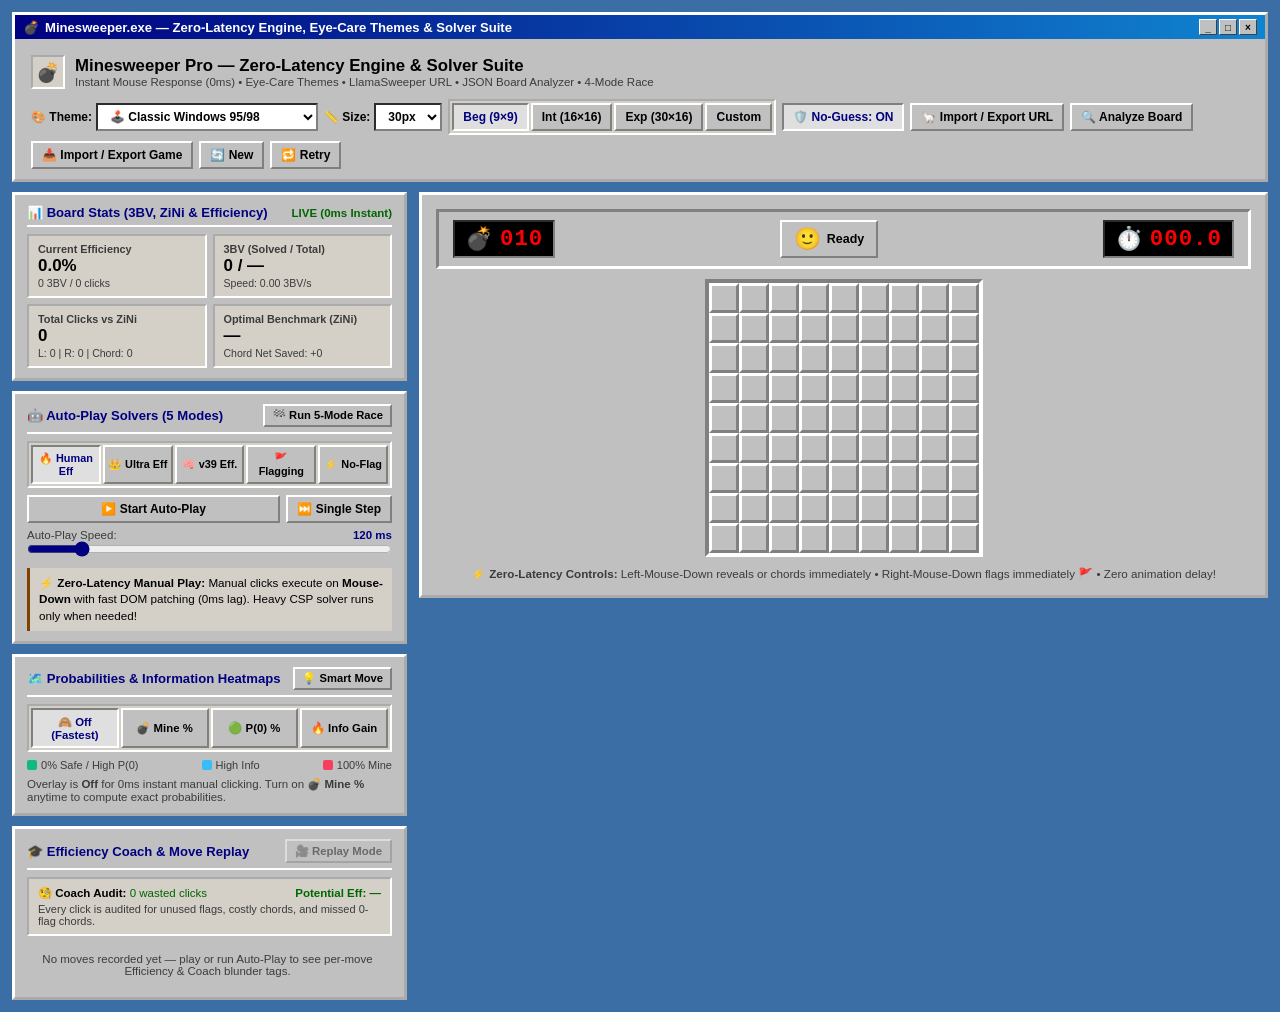
==== index3.html @ e5dcea6c "Add index3.html file" ====
<!DOCTYPE html>
<html lang="en" dir="ltr">
<head>
  <meta charset="UTF-8" />
  <meta name="viewport" content="width=device-width, initial-scale=1.0" />
  <title>Minesweeper Pro — Zero-Latency, Eye-Care Themes, Solver & Analyzer Suite</title>
  <style>
    /* =========================================================================
       1. EYE-CARE, ZERO-GLARE, FLAT MATTE THEMES (ZERO TRANSITION LAG)
       ========================================================================= */

    /* THEME 1: CLASSIC WINDOWS 95 / 98 (#c0c0c0 Standard) */
    :root,
    [data-theme="win98"] {
      --bg-body: #3a6ea5; /* Soft Classic Windows Desktop Blue-Teal */
      --bg-panel: #c0c0c0;
      --bg-subpanel: #d4d0c8;
      --bg-hud: #c0c0c0;
      --bg-board-frame: #c0c0c0;
      --bg-board-grid: #808080;
      --border-panel: 3px outset #ffffff;
      --border-subpanel: 2px inset #ffffff;
      --radius-panel: 0px;
      --radius-sub: 0px;
      --radius-btn: 0px;
      --radius-cell: 0px;
      --font-main: 'Tahoma', 'MS Sans Serif', 'Segoe UI', sans-serif;
      --font-mono: 'Courier New', Consolas, monospace;
      --text-primary: #000000;
      --text-secondary: #3b3b3b;
      --accent-primary: #000080;
      --accent-emerald: #006600;
      --accent-amber: #804000;
      --accent-rose: #b00000;
      --accent-purple: #600060;
      --cell-size: 30px;
      --grid-gap: 0px;

      /* Classic 3D Bevel Cells (Zero gradients, Zero blur) */
      --cell-hidden-bg: #c0c0c0;
      --cell-hidden-hover: #c8c8c8;
      --cell-hidden-border-top: 3px solid #ffffff;
      --cell-hidden-border-left: 3px solid #ffffff;
      --cell-hidden-border-right: 3px solid #808080;
      --cell-hidden-border-bottom: 3px solid #808080;
      --cell-revealed-bg: #c0c0c0;
      --cell-revealed-border: 1px solid #808080;
      --cell-flagged-bg: #c0c0c0;

      /* Classic Authentic Number Colors */
      --num-1: #0000ff;
      --num-2: #008000;
      --num-3: #ff0000;
      --num-4: #000080;
      --num-5: #800000;
      --num-6: #008080;
      --num-7: #000000;
      --num-8: #808080;

      /* LED Counter */
      --led-bg: #000000;
      --led-border: 2px inset #808080;
      --led-color-mines: #ff0000;
      --led-color-timer: #ff0000;
    }

    /* THEME 2: SAGE ONLINE (Inspired by ms_v39 'online' — Soft Olive/Sage Green, super easy on eyes) */
    [data-theme="sage"] {
      --bg-body: #b8c2b4;
      --bg-panel: #222e20;
      --bg-subpanel: #161f14;
      --bg-hud: #161f14;
      --bg-board-frame: #4c6638;
      --bg-board-grid: #3b502b;
      --border-panel: 2px solid #3a4e34;
      --border-subpanel: 1px solid #34462e;
      --radius-panel: 4px;
      --radius-sub: 3px;
      --radius-btn: 3px;
      --radius-cell: 0px;
      --font-main: 'Tahoma', 'Segoe UI', system-ui, sans-serif;
      --font-mono: 'Courier New', Consolas, monospace;
      --text-primary: #d0e2b8;
      --text-secondary: #869e6c;
      --accent-primary: #7ec448;
      --accent-emerald: #68b836;
      --accent-amber: #d89e32;
      --accent-rose: #d84838;
      --accent-purple: #a878d0;
      --grid-gap: 0px;

      /* Soft Sage Tactile Bevel Cells */
      --cell-hidden-bg: #8eac70;
      --cell-hidden-hover: #9ab87c;
      --cell-hidden-border-top: 2px solid #b4d294;
      --cell-hidden-border-left: 2px solid #b4d294;
      --cell-hidden-border-right: 2px solid #486436;
      --cell-hidden-border-bottom: 2px solid #486436;
      --cell-revealed-bg: #c8c2ae;
      --cell-revealed-border: 1px solid #a6a08e;
      --cell-flagged-bg: #8eac70;

      /* High-legibility Muted Classic Numbers on Warm Beige Revealed Cells */
      --num-1: #0000d8;
      --num-2: #007200;
      --num-3: #c00000;
      --num-4: #000078;
      --num-5: #780000;
      --num-6: #007878;
      --num-7: #181818;
      --num-8: #686868;

      --led-bg: #0a1008;
      --led-border: 1px solid #34462e;
      --led-color-mines: #e83828;
      --led-color-timer: #48c840;
    }

    /* THEME 3: MATTE NORD DARK (Low-Contrast Warm Charcoal — Zero Eye Strain in Dark Rooms) */
    [data-theme="nord"] {
      --bg-body: #181b20;
      --bg-panel: #21252b;
      --bg-subpanel: #181b20;
      --bg-hud: #181b20;
      --bg-board-frame: #282c34;
      --bg-board-grid: #181b20;
      --border-panel: 1px solid #333842;
      --border-subpanel: 1px solid #2c313a;
      --radius-panel: 6px;
      --radius-sub: 4px;
      --radius-btn: 4px;
      --radius-cell: 0px;
      --font-main: 'Segoe UI', system-ui, sans-serif;
      --font-mono: 'Courier New', Consolas, monospace;
      --text-primary: #d8dee9;
      --text-secondary: #8b949e;
      --accent-primary: #81a1c1;
      --accent-emerald: #8fbcbb;
      --accent-amber: #ebcb8b;
      --accent-rose: #bf616a;
      --accent-purple: #b48ead;
      --grid-gap: 0px;

      /* Flat Matte Slate Bevel Cells */
      --cell-hidden-bg: #3b4252;
      --cell-hidden-hover: #434c5e;
      --cell-hidden-border-top: 2px solid #4c566a;
      --cell-hidden-border-left: 2px solid #4c566a;
      --cell-hidden-border-right: 2px solid #242933;
      --cell-hidden-border-bottom: 2px solid #242933;
      --cell-revealed-bg: #242933;
      --cell-revealed-border: 1px solid #2e3440;
      --cell-flagged-bg: #3b4252;

      /* Soft Pastel Nord Numbers (Zero glare) */
      --num-1: #88c0d0;
      --num-2: #a3be8c;
      --num-3: #e06c75;
      --num-4: #b48ead;
      --num-5: #d08770;
      --num-6: #8fbcbb;
      --num-7: #e5e9f0;
      --num-8: #7b88a1;

      --led-bg: #14171c;
      --led-border: 1px solid #2e3440;
      --led-color-mines: #e06c75;
      --led-color-timer: #88c0d0;
    }

    /* THEME 4: WARM PAPER / SEPIA (E-Reader / Kindergarten Sand — Zero Blue-Light Glare) */
    [data-theme="paper"] {
      --bg-body: #dfd9ce;
      --bg-panel: #ece7de;
      --bg-subpanel: #e2dcd0;
      --bg-hud: #e2dcd0;
      --bg-board-frame: #c5bdb0;
      --bg-board-grid: #b5ad9f;
      --border-panel: 2px solid #c5bdb0;
      --border-subpanel: 1px solid #cbc3b6;
      --radius-panel: 6px;
      --radius-sub: 4px;
      --radius-btn: 4px;
      --radius-cell: 0px;
      --font-main: 'Segoe UI', Tahoma, sans-serif;
      --font-mono: 'Courier New', Consolas, monospace;
      --text-primary: #2c2623;
      --text-secondary: #686058;
      --accent-primary: #3b5998;
      --accent-emerald: #2d6a4f;
      --accent-amber: #9c5221;
      --accent-rose: #9b2226;
      --accent-purple: #5a3e85;
      --grid-gap: 0px;

      /* Warm Stone Bevel Cells */
      --cell-hidden-bg: #cfc8ba;
      --cell-hidden-hover: #d8d2c5;
      --cell-hidden-border-top: 2px solid #ede8df;
      --cell-hidden-border-left: 2px solid #ede8df;
      --cell-hidden-border-right: 2px solid #9c9486;
      --cell-hidden-border-bottom: 2px solid #9c9486;
      --cell-revealed-bg: #e6e1d6;
      --cell-revealed-border: 1px solid #c5bdb0;
      --cell-flagged-bg: #cfc8ba;

      /* Deep Ink Numbers */
      --num-1: #1d4ed8;
      --num-2: #15803d;
      --num-3: #b91c1c;
      --num-4: #4338ca;
      --num-5: #7c2d12;
      --num-6: #0f766e;
      --num-7: #1f2937;
      --num-8: #6b7280;

      --led-bg: #26221e;
      --led-border: 1px solid #9c9486;
      --led-color-mines: #e05252;
      --led-color-timer: #68b860;
    }

    * {
      box-sizing: border-box;
      margin: 0;
      padding: 0;
      user-select: none;
      -webkit-user-select: none;
    }

    body {
      font-family: var(--font-main);
      background: var(--bg-body);
      color: var(--text-primary);
      min-height: 100vh;
      display: flex;
      flex-direction: column;
      padding: 12px;
      gap: 10px;
    }

    /* Windows 98 Classic Window Title Bar */
    .win98-titlebar {
      display: none;
      background: linear-gradient(90deg, #000080, #1084d0);
      color: #ffffff;
      padding: 4px 8px;
      font-weight: 700;
      font-size: 0.82rem;
      align-items: center;
      justify-content: space-between;
      margin: -10px -16px 8px -16px;
    }

    [data-theme="win98"] .win98-titlebar {
      display: flex;
    }

    .win98-window-controls {
      display: inline-flex;
      gap: 2px;
    }

    .win98-ctrl-btn {
      width: 18px;
      height: 16px;
      background: #c0c0c0;
      color: #000;
      font-size: 10px;
      font-weight: 800;
      display: inline-flex;
      align-items: center;
      justify-content: center;
      border-top: 1.5px solid #fff;
      border-left: 1.5px solid #fff;
      border-right: 1.5px solid #404040;
      border-bottom: 1.5px solid #404040;
    }

    /* Header */
    .app-header {
      display: flex;
      flex-direction: column;
      background: var(--bg-panel);
      border: var(--border-panel);
      border-radius: var(--radius-panel);
      padding: 10px 16px;
      gap: 8px;
    }

    .header-main-row {
      display: flex;
      flex-wrap: wrap;
      align-items: center;
      justify-content: space-between;
      gap: 10px;
    }

    .brand {
      display: flex;
      align-items: center;
      gap: 10px;
    }

    .brand-icon {
      width: 34px;
      height: 34px;
      border-radius: var(--radius-btn);
      background: var(--bg-subpanel);
      border: var(--border-subpanel);
      display: flex;
      align-items: center;
      justify-content: center;
      font-size: 19px;
    }

    .brand h1 {
      font-size: 1.05rem;
      font-weight: 800;
    }

    .brand p {
      font-size: 0.72rem;
      color: var(--text-secondary);
    }

    /* Level, Theme & Mode Controls */
    .toolbar {
      display: flex;
      flex-wrap: wrap;
      align-items: center;
      gap: 6px;
    }

    .btn-group {
      display: inline-flex;
      background: var(--bg-subpanel);
      padding: 2px;
      border-radius: var(--radius-sub);
      border: var(--border-subpanel);
      gap: 2px;
    }

    /* ZERO TRANSITION ON BUTTONS FOR INSTANT SNAPPY FEEL */
    button {
      font-family: inherit;
      cursor: pointer;
      border: 1px solid transparent;
      border-radius: var(--radius-btn);
      padding: 5px 9px;
      font-size: 0.75rem;
      font-weight: 700;
      color: var(--text-primary);
      background: var(--bg-subpanel);
      display: inline-flex;
      align-items: center;
      gap: 4px;
    }

    [data-theme="win98"] button {
      background: #c0c0c0;
      color: #000000;
      border-top: 2px solid #ffffff;
      border-left: 2px solid #ffffff;
      border-right: 2px solid #808080;
      border-bottom: 2px solid #808080;
    }

    [data-theme="win98"] button:active:not(:disabled),
    [data-theme="win98"] button.active,
    [data-theme="win98"] button.active-gold {
      border-top: 2px solid #808080 !important;
      border-left: 2px solid #808080 !important;
      border-right: 2px solid #ffffff !important;
      border-bottom: 2px solid #ffffff !important;
      background: #dfdfdf !important;
      color: #000080 !important;
    }

    button:hover:not(:disabled) {
      border-color: var(--accent-primary);
    }

    button:disabled {
      opacity: 0.45;
      cursor: default;
    }

    button.active {
      background: var(--accent-primary);
      color: #ffffff;
    }

    [data-theme="sage"] button.active,
    [data-theme="nord"] button.active {
      color: #111810;
    }

    button.active-gold {
      background: #d97706 !important;
      color: #ffffff !important;
    }

    .btn-primary {
      background: var(--accent-primary);
      color: #ffffff;
    }

    [data-theme="sage"] .btn-primary,
    [data-theme="nord"] .btn-primary {
      color: #111810;
    }

    .btn-emerald {
      border: 1px solid var(--accent-emerald);
      color: var(--accent-emerald);
    }

    .btn-emerald.active {
      background: var(--accent-emerald);
      color: #ffffff;
    }

    .btn-purple {
      border: 1px solid var(--accent-purple);
      color: var(--accent-purple);
    }

    .btn-amber {
      border: 1px solid var(--accent-amber);
      color: var(--accent-amber);
    }

    .theme-select {
      font-family: inherit;
      font-size: 0.75rem;
      font-weight: 700;
      padding: 4px 8px;
      border-radius: var(--radius-btn);
      background: var(--bg-subpanel);
      color: var(--text-primary);
      border: var(--border-subpanel);
      cursor: pointer;
    }

    [data-theme="win98"] .theme-select {
      background: #ffffff;
      color: #000000;
      border: 2px inset #808080;
    }

    /* Custom Dimensions Bar */
    .custom-config {
      display: none;
      align-items: center;
      gap: 6px;
      background: var(--bg-subpanel);
      padding: 4px 8px;
      border-radius: var(--radius-sub);
      border: var(--border-subpanel);
      font-size: 0.75rem;
    }

    .custom-config.visible {
      display: inline-flex;
    }

    .custom-config input {
      width: 48px;
      padding: 2px 4px;
      border-radius: var(--radius-btn);
      border: 1px solid #808080;
      background: var(--bg-panel);
      color: var(--text-primary);
      font-weight: 700;
      text-align: center;
    }

    /* Collapsible Drawers */
    .drawer-panel {
      display: none;
      background: var(--bg-panel);
      border: var(--border-panel);
      border-radius: var(--radius-panel);
      padding: 12px 16px;
      gap: 10px;
      flex-direction: column;
    }

    .drawer-panel.open {
      display: flex;
    }

    .drawer-header {
      display: flex;
      align-items: center;
      justify-content: space-between;
      border-bottom: var(--border-subpanel);
      padding-bottom: 6px;
      font-size: 0.84rem;
      font-weight: 800;
    }

    .drawer-input,
    .drawer-textarea {
      width: 100%;
      background: var(--bg-subpanel);
      color: var(--text-primary);
      border: var(--border-subpanel);
      border-radius: var(--radius-btn);
      padding: 6px 9px;
      font-family: var(--font-mono);
      font-size: 0.75rem;
      user-select: text;
      -webkit-user-select: text;
    }

    [data-theme="win98"] .drawer-input,
    [data-theme="win98"] .drawer-textarea {
      background: #ffffff;
      color: #000000;
      border: 2px inset #808080;
    }

    .drawer-textarea {
      min-height: 80px;
      resize: vertical;
      line-height: 1.4;
    }

    .drawer-status {
      font-size: 0.74rem;
      font-weight: 700;
      min-height: 16px;
    }

    .drawer-status.ok { color: var(--accent-emerald); }
    .drawer-status.err { color: var(--accent-rose); }
    .drawer-status.warn { color: var(--accent-amber); }

    .export-grid {
      display: grid;
      grid-template-columns: repeat(auto-fit, minmax(230px, 1fr));
      gap: 8px;
    }

    .export-card {
      background: var(--bg-subpanel);
      border: var(--border-subpanel);
      border-radius: var(--radius-sub);
      padding: 7px 9px;
      display: flex;
      flex-direction: column;
      gap: 4px;
    }

    .export-url-box {
      font-family: var(--font-mono);
      font-size: 0.69rem;
      color: var(--text-secondary);
      background: rgba(0, 0, 0, 0.08);
      padding: 4px 6px;
      border-radius: 3px;
      word-break: break-all;
      max-height: 36px;
      overflow-y: auto;
      user-select: all;
      -webkit-user-select: all;
    }

    /* Main Workspace Layout */
    .workspace {
      display: grid;
      grid-template-columns: 395px 1fr;
      gap: 12px;
      flex: 1;
      align-items: start;
    }

    @media (max-width: 1060px) {
      .workspace {
        grid-template-columns: 1fr;
      }
    }

    /* Side Panel */
    .side-panel {
      display: flex;
      flex-direction: column;
      gap: 10px;
    }

    .panel-card {
      background: var(--bg-panel);
      border: var(--border-panel);
      border-radius: var(--radius-panel);
      padding: 10px 12px;
    }

    .panel-title {
      font-size: 0.82rem;
      font-weight: 700;
      color: var(--accent-primary);
      margin-bottom: 7px;
      display: flex;
      align-items: center;
      justify-content: space-between;
      border-bottom: var(--border-subpanel);
      padding-bottom: 5px;
    }

    /* Metrics Grid */
    .stats-grid {
      display: grid;
      grid-template-columns: repeat(2, 1fr);
      gap: 6px;
    }

    .stat-box {
      background: var(--bg-subpanel);
      border: var(--border-subpanel);
      border-radius: var(--radius-sub);
      padding: 7px 9px;
      display: flex;
      flex-direction: column;
      gap: 1px;
    }

    .stat-label {
      font-size: 0.68rem;
      color: var(--text-secondary);
      font-weight: 600;
    }

    .stat-value {
      font-size: 1.06rem;
      font-weight: 800;
      font-variant-numeric: tabular-nums;
      color: var(--text-primary);
    }

    .stat-sub {
      font-size: 0.66rem;
      color: var(--text-secondary);
      font-variant-numeric: tabular-nums;
    }

    /* Auto-Play & Heatmap Controls */
    .control-row {
      display: flex;
      align-items: center;
      justify-content: space-between;
      gap: 8px;
      margin-top: 6px;
    }

    .speed-slider {
      width: 100%;
      accent-color: var(--accent-primary);
      cursor: pointer;
    }

    .ai-status-box {
      margin-top: 7px;
      background: var(--bg-subpanel);
      border-left: 3px solid var(--accent-amber);
      border-radius: var(--radius-btn);
      padding: 7px 9px;
      font-size: 0.73rem;
      line-height: 1.4;
      color: var(--text-primary);
      min-height: 44px;
    }

    .prob-legend {
      display: flex;
      align-items: center;
      justify-content: space-between;
      gap: 6px;
      margin-top: 7px;
      font-size: 0.69rem;
      color: var(--text-secondary);
    }

    .legend-chip {
      display: inline-flex;
      align-items: center;
      gap: 4px;
    }

    .dot {
      width: 10px;
      height: 10px;
      border-radius: 2px;
      display: inline-block;
    }

    /* 4-Mode Benchmark Race Table */
    .race-table {
      width: 100%;
      border-collapse: collapse;
      margin-top: 7px;
      font-size: 0.7rem;
      background: var(--bg-subpanel);
      border: var(--border-subpanel);
    }

    .race-table th,
    .race-table td {
      padding: 4px 6px;
      text-align: left;
      border-bottom: 1px solid rgba(128, 128, 128, 0.2);
      font-variant-numeric: tabular-nums;
    }

    .race-table th {
      font-weight: 700;
      color: var(--text-secondary);
    }

    .race-table tr.winner-row {
      background: rgba(16, 185, 129, 0.14);
      font-weight: 700;
    }

    /* Post-Game Coach / Blunder Summary Box */
    .coach-summary-box {
      background: var(--bg-subpanel);
      border: var(--border-subpanel);
      border-radius: var(--radius-btn);
      padding: 7px 9px;
      margin-bottom: 7px;
      font-size: 0.72rem;
      display: flex;
      flex-direction: column;
      gap: 3px;
    }

    .blunder-pill {
      display: inline-flex;
      align-items: center;
      gap: 3px;
      padding: 1px 5px;
      border-radius: 3px;
      font-size: 0.63rem;
      font-weight: 700;
      background: rgba(245, 158, 11, 0.2);
      color: var(--accent-amber);
      border: 1px solid var(--accent-amber);
    }

    /* Main Board Container */
    .board-stage {
      background: var(--bg-panel);
      border: var(--border-panel);
      border-radius: var(--radius-panel);
      padding: 14px;
      display: flex;
      flex-direction: column;
      align-items: center;
      gap: 10px;
      overflow: hidden;
    }

    /* Top HUD inside board stage */
    .hud-bar {
      width: 100%;
      max-width: 960px;
      display: flex;
      align-items: center;
      justify-content: space-between;
      background: var(--bg-hud);
      padding: 8px 14px;
      border-radius: var(--radius-sub);
      border: var(--border-subpanel);
      gap: 12px;
    }

    [data-theme="win98"] .hud-bar {
      border-top: 3px solid #808080;
      border-left: 3px solid #808080;
      border-right: 3px solid #ffffff;
      border-bottom: 3px solid #ffffff;
    }

    .hud-counter {
      display: flex;
      align-items: center;
      gap: 6px;
      font-family: var(--font-mono);
      font-size: 1.4rem;
      font-weight: 800;
      color: var(--led-color-timer);
      background: var(--led-bg);
      padding: 3px 10px;
      border-radius: var(--radius-btn);
      border: var(--led-border);
      min-width: 96px;
      justify-content: center;
      letter-spacing: 1px;
    }

    .hud-counter.mines {
      color: var(--led-color-mines);
    }

    .face-btn {
      font-size: 1.35rem;
      padding: 4px 12px;
      border-radius: var(--radius-btn);
      background: var(--bg-subpanel);
      border: var(--border-subpanel);
      display: flex;
      align-items: center;
      gap: 6px;
    }

    .face-btn span.status-text {
      font-size: 0.78rem;
      font-weight: 700;
    }

    /* Board Grid Wrapper */
    .board-scroll {
      max-width: 100%;
      overflow: auto;
      padding: 4px;
      border-radius: var(--radius-sub);
      background: var(--bg-board-frame);
      border: 3px solid #808080;
    }

    [data-theme="win98"] .board-scroll {
      padding: 0;
      border-top: 4px solid #808080;
      border-left: 4px solid #808080;
      border-right: 4px solid #ffffff;
      border-bottom: 4px solid #ffffff;
    }

    .board-grid {
      display: grid;
      gap: var(--grid-gap);
      background: var(--bg-board-grid);
      margin: 0 auto;
    }

    /* =========================================================================
       ZERO-LATENCY CELLS: No CSS transitions, no box-shadows, pure flat borders
       ========================================================================= */
    .cell {
      width: var(--cell-size);
      height: var(--cell-size);
      border-radius: var(--radius-cell);
      position: relative;
      display: flex;
      align-items: center;
      justify-content: center;
      font-family: 'Tahoma', 'Arial Black', sans-serif;
      font-weight: 900;
      font-size: calc(var(--cell-size) * 0.56);
      cursor: pointer;
      transition: none !important;
      line-height: 1;
    }

    .cell.hidden {
      background: var(--cell-hidden-bg);
      border-top: var(--cell-hidden-border-top);
      border-left: var(--cell-hidden-border-left);
      border-right: var(--cell-hidden-border-right);
      border-bottom: var(--cell-hidden-border-bottom);
    }

    .cell.hidden:hover {
      background: var(--cell-hidden-hover);
    }

    .cell.hidden.pressed,
    .cell.hidden.chord-preview {
      background: var(--cell-revealed-bg);
      border: 1px solid #808080;
    }

    /* Analyzer Highlight Outlines */
    .cell.an-safe {
      outline: 2px solid #00a850 !important;
      outline-offset: -2px;
      z-index: 2;
    }

    .cell.an-mine {
      outline: 2px solid #d82020 !important;
      outline-offset: -2px;
      z-index: 2;
    }

    .cell.revealed {
      background: var(--cell-revealed-bg);
      border: var(--cell-revealed-border);
      cursor: default;
    }

    .cell.revealed.chordable {
      cursor: pointer;
    }

    .cell.flagged {
      background: var(--cell-flagged-bg);
      font-size: calc(var(--cell-size) * 0.58);
    }

    .cell.mine-hit {
      background: #e02020 !important;
      color: #ffffff;
    }

    .cell.mine-revealed {
      background: var(--cell-revealed-bg);
      border: var(--cell-revealed-border);
    }

    .cell.wrong-flag {
      background: #f5b0b0 !important;
    }

    .cell.replay-target {
      outline: 3px solid #eab308 !important;
      z-index: 4;
    }

    /* Visual Hint Plan & Replay Combo Highlights on the Board (High-Transparency Glaze) */
    .cell.hint-flag-cell {
      outline: 2px solid rgba(225, 29, 72, 0.85) !important;
      outline-offset: -2px;
      box-shadow: inset 0 0 0 99px rgba(225, 29, 72, 0.16) !important;
      z-index: 5;
    }

    .cell.hint-reused-flag-cell {
      outline: 2px dashed rgba(217, 119, 6, 0.78) !important;
      outline-offset: -2px;
      box-shadow: inset 0 0 0 99px rgba(245, 158, 11, 0.12) !important;
      z-index: 4;
    }

    .cell.hint-chord-cell {
      outline: 2.5px solid rgba(124, 58, 237, 0.85) !important;
      outline-offset: -2px;
      box-shadow: inset 0 0 0 99px rgba(124, 58, 237, 0.15) !important;
      z-index: 6;
    }

    .cell.hint-reveal-cell {
      outline: 2.5px solid rgba(2, 132, 199, 0.88) !important;
      outline-offset: -2px;
      box-shadow: inset 0 0 0 99px rgba(2, 132, 199, 0.16) !important;
      z-index: 6;
    }

    .cell.hint-open-cell {
      outline: 2px dashed rgba(5, 150, 105, 0.75) !important;
      outline-offset: -2px;
      box-shadow: inset 0 0 0 99px rgba(16, 185, 129, 0.13) !important;
      z-index: 4;
    }

    .hint-cell-tag {
      position: absolute;
      bottom: 0px;
      left: 0px;
      right: 0px;
      font-family: var(--font-main);
      font-size: 0.46rem;
      font-weight: 800;
      letter-spacing: -0.2px;
      text-align: center;
      line-height: 1.05;
      padding: 1px 0;
      color: #ffffff;
      pointer-events: none;
      text-shadow: 0 1px 1px rgba(0,0,0,0.85);
      z-index: 7;
    }
    .hint-cell-tag.flag { background: rgba(225, 29, 72, 0.92); }
    .hint-cell-tag.reused { background: rgba(217, 119, 6, 0.88); }
    .hint-cell-tag.chord { background: rgba(124, 58, 237, 0.92); }
    .hint-cell-tag.reveal { background: rgba(2, 132, 199, 0.92); }
    .hint-cell-tag.open { background: rgba(5, 150, 105, 0.88); }

    .coach-detail-box {
      background: var(--bg-panel);
      border: var(--border-subpanel);
      border-left: 4px solid var(--accent-purple);
      border-radius: var(--radius-btn);
      padding: 8px 11px;
      font-size: 0.74rem;
      line-height: 1.5;
      color: var(--text-primary);
    }
    .coach-detail-ar {
      direction: rtl;
      text-align: right;
      font-family: 'Segoe UI', Tahoma, sans-serif;
      font-size: 0.78rem;
      line-height: 1.6;
      padding-top: 4px;
      margin-top: 4px;
      border-top: 1px dashed rgba(128,128,128,0.3);
    }
    .coach-pill {
      display: inline-block;
      padding: 1px 6px;
      border-radius: 3px;
      font-size: 0.67rem;
      font-weight: 700;
      margin: 0 2px;
    }
    .coach-pill.flag { background: rgba(225, 29, 72, 0.16); color: #e11d48; border: 1px solid rgba(225, 29, 72, 0.4); }
    .coach-pill.chord { background: rgba(124, 58, 237, 0.16); color: #7c3aed; border: 1px solid rgba(124, 58, 237, 0.4); }
    .coach-pill.open { background: rgba(5, 150, 105, 0.16); color: #059669; border: 1px solid rgba(5, 150, 105, 0.4); }
    .coach-pill.reveal { background: rgba(2, 132, 199, 0.16); color: #0284c7; border: 1px solid rgba(2, 132, 199, 0.4); }

    /* Number Colors */
    .num-1 { color: var(--num-1); }
    .num-2 { color: var(--num-2); }
    .num-3 { color: var(--num-3); }
    .num-4 { color: var(--num-4); }
    .num-5 { color: var(--num-5); }
    .num-6 { color: var(--num-6); }
    .num-7 { color: var(--num-7); }
    .num-8 { color: var(--num-8); }

    /* Probability / Heatmap Overlay Badge inside hidden cells */
    .prob-badge {
      position: absolute;
      inset: 1px;
      display: flex;
      align-items: center;
      justify-content: center;
      font-family: var(--font-main);
      font-size: 0.6rem;
      font-weight: 800;
      pointer-events: none;
      line-height: 1;
      color: #ffffff;
      text-shadow: 0 1px 1px #000;
    }

    .cell.best-guess::after {
      content: '★';
      position: absolute;
      top: 0px;
      right: 1px;
      font-size: 0.52rem;
      color: #fde047;
      text-shadow: 0 1px 1px #000;
      pointer-events: none;
    }

    /* Replay Panel */
    .replay-bar {
      width: 100%;
      max-width: 960px;
      background: var(--bg-subpanel);
      border: 2px solid var(--accent-purple);
      border-radius: var(--radius-sub);
      padding: 10px 14px;
      display: none;
      flex-direction: column;
      gap: 8px;
    }

    .replay-bar.active {
      display: flex;
    }

    .replay-header {
      display: flex;
      align-items: center;
      justify-content: space-between;
      flex-wrap: wrap;
      gap: 8px;
    }

    .replay-title {
      font-size: 0.85rem;
      font-weight: 700;
      color: var(--accent-purple);
      display: flex;
      align-items: center;
      gap: 8px;
    }

    .replay-controls {
      display: flex;
      align-items: center;
      gap: 6px;
      flex-wrap: wrap;
    }

    .replay-scrubber {
      width: 100%;
      accent-color: var(--accent-purple);
      cursor: pointer;
    }

    /* Move Log List */
    .move-log {
      max-height: 185px;
      overflow-y: auto;
      display: flex;
      flex-direction: column;
      gap: 3px;
      padding-right: 4px;
    }

    .move-item {
      display: flex;
      flex-direction: column;
      gap: 2px;
      padding: 5px 8px;
      border-radius: var(--radius-btn);
      background: var(--bg-subpanel);
      border: var(--border-subpanel);
      font-size: 0.72rem;
      cursor: pointer;
    }

    .move-item.wasted-move {
      border-left: 3px solid var(--accent-amber);
    }

    .move-item.current-step {
      outline: 2px solid var(--accent-purple);
    }

    .move-item-top {
      display: flex;
      align-items: center;
      justify-content: space-between;
      gap: 6px;
    }

    .move-coach-note {
      font-size: 0.68rem;
      color: var(--accent-amber);
      padding-left: 16px;
      font-weight: 600;
    }

    .tag {
      padding: 1px 5px;
      border-radius: 3px;
      font-size: 0.62rem;
      font-weight: 700;
      text-transform: uppercase;
      border: 1px solid currentColor;
    }

    .tag.reveal { color: var(--accent-primary); }
    .tag.flag { color: var(--accent-rose); }
    .tag.unflag { color: var(--text-secondary); }
    .tag.chord { color: var(--accent-emerald); }

    .helper-tip {
      font-size: 0.73rem;
      color: var(--text-secondary);
      text-align: center;
    }
  </style>
</head>
<body data-theme="win98">

  <!-- Top Header -->
  <header class="app-header">
    <!-- Authentic Windows 95/98 Title Bar -->
    <div class="win98-titlebar">
      <div style="display:flex; align-items:center; gap:6px;">
        <span>💣</span>
        <span>Minesweeper.exe — Zero-Latency Engine, Eye-Care Themes & Solver Suite</span>
      </div>
      <div class="win98-window-controls">
        <span class="win98-ctrl-btn">_</span>
        <span class="win98-ctrl-btn">□</span>
        <span class="win98-ctrl-btn">×</span>
      </div>
    </div>

    <div class="header-main-row">
      <div class="brand">
        <div class="brand-icon">💣</div>
        <div>
          <h1>Minesweeper Pro — Zero-Latency Engine & Solver Suite</h1>
          <p>Instant Mouse Response (0ms) • Eye-Care Themes • LlamaSweeper URL • JSON Board Analyzer • 4-Mode Race</p>
        </div>
      </div>

      <div class="toolbar">
        <!-- Theme Selector (4 Eye-Friendly Themes) -->
        <label style="font-size:0.75rem; font-weight:700; display:inline-flex; align-items:center; gap:4px;">
          <span>🎨 Theme:</span>
          <select id="themeSelect" class="theme-select">
            <option value="win98" selected>🕹️ Classic Windows 95/98</option>
            <option value="sage">🌿 Sage Online (ms_v39 Green)</option>
            <option value="nord">🌑 Matte Slate Dark (Eye-Care)</option>
            <option value="paper">☕ Warm Paper (Zero Glare)</option>
          </select>
        </label>

        <!-- Cell Size Selector -->
        <label style="font-size:0.75rem; font-weight:700; display:inline-flex; align-items:center; gap:4px;">
          <span>📏 Size:</span>
          <select id="cellSizeSelect" class="theme-select">
            <option value="24">24px</option>
            <option value="28">28px</option>
            <option value="30" selected>30px</option>
            <option value="34">34px</option>
            <option value="38">38px</option>
          </select>
        </label>

        <!-- Standard Difficulties -->
        <div class="btn-group" id="difficultyGroup">
          <button data-diff="beginner" class="active">Beg (9×9)</button>
          <button data-diff="intermediate">Int (16×16)</button>
          <button data-diff="expert">Exp (30×16)</button>
          <button data-diff="custom">Custom</button>
        </div>

        <!-- Custom Inputs -->
        <div class="custom-config" id="customConfig">
          <label>Cols <input type="number" id="customCols" value="12" min="5" max="45"></label>
          <label>Rows <input type="number" id="customRows" value="12" min="5" max="30"></label>
          <label>Mines <input type="number" id="customMines" value="25" min="1" max="500"></label>
          <button class="btn-primary" id="applyCustomBtn">Apply</button>
        </div>

        <!-- No-Guess Toggle -->
        <button class="btn-emerald active" id="noGuessToggleBtn" title="Generates logically solvable openings with zero early 50/50 traps">
          🛡️ No-Guess: ON
        </button>

        <!-- Import LlamaSweeper / Export URL & Analyze Board Buttons -->
        <button class="btn-purple" id="toggleImportDrawerBtn" title="Import or Export board via LlamaSweeper / Ptta ZiNi / JSMinesweeper URL">
          🦙 Import / Export URL
        </button>
        <button class="btn-emerald" id="toggleAnalyzeDrawerBtn" title="Paste board state JSON to calculate exact probabilities for all cells">
          🔍 Analyze Board
        </button>
        <button class="btn-amber" id="toggleGameJsonDrawerBtn" title="Import or Export a full game recording (config, mines & step-by-step moves) in ms_v39 JSON format">
          📥 Import / Export Game
        </button>

        <button class="btn-primary" id="newGameBtn">🔄 New</button>
        <button class="btn-amber" id="retrySameBoardBtn" title="Replay the exact same mine layout from scratch">🔁 Retry</button>
      </div>
    </div>
  </header>

  <!-- DRAWER 1: LLAMASWEEPER / URL IMPORT & EXPORT -->
  <section class="drawer-panel" id="importExportDrawer">
    <div class="drawer-header">
      <span>🦙 Import / Export Board via LlamaSweeper, Ptta ZiNi & JSMinesweeper URL</span>
      <button id="closeImportDrawerBtn" class="btn-amber">✖ Close</button>
    </div>

    <div style="display:grid; grid-template-columns: 1.2fr 1fr; gap:14px; align-items:start;">
      <!-- Left: Import URL -->
      <div style="display:flex; flex-direction:column; gap:6px;">
        <div style="font-size:0.75rem; font-weight:700;">📥 Import Board from URL or Code (`b=...&m=...` or `CxRxM code`):</div>
        <input type="text" id="llamaUrlInput" class="drawer-input" placeholder="Paste LlamaSweeper URL (e.g. https://llamasweeper.com/#/game/zini-explorer?b=0909&m=...) or Ptta URL..." />
        <div id="llamaImportStatus" class="drawer-status"></div>
        <div style="display:flex; gap:6px; flex-wrap:wrap;">
          <button class="btn-emerald" id="loadLlamaUrlBtn">▶ Load Board to Play</button>
          <button class="btn-primary" id="loadAndAutoSolveBtn">🤖 Load & Auto-Solve Now</button>
          <button class="btn-purple" id="pasteLlamaClipboardBtn">📋 Paste from Clipboard</button>
          <button class="btn-amber" id="loadSampleLlamaBtn" title="Load a sample 9x9 LlamaSweeper board">🎲 Sample Llama URL</button>
        </div>
        <div style="font-size:0.7rem; color:var(--text-secondary);">
          Supports <b>LlamaSweeper</b> (`#/game/zini-explorer?b=CCRR&m=...`), <b>Ptta ZiNi Calculator</b> (`?b=CR&m=...`), <b>JSMinesweeper</b> (`?board=CxRxM&m=...`), or raw `m=` base-36 strings.
        </div>
      </div>

      <!-- Right: Export Current Board URLs -->
      <div style="display:flex; flex-direction:column; gap:6px;">
        <div style="font-size:0.75rem; font-weight:700;">📤 Export Current Board Layout:</div>
        <div class="export-grid">
          <div class="export-card">
            <div style="display:flex; justify-content:space-between; align-items:center;">
              <b style="font-size:0.73rem;">🦙 LlamaSweeper URL</b>
              <div style="display:flex; gap:4px;">
                <a id="openLlamaLink" href="#" target="_blank" style="font-size:0.7rem; color:var(--accent-primary); text-decoration:none; font-weight:700;">Open ↗</a>
                <button id="copyLlamaUrlBtn" style="padding:2px 6px; font-size:0.68rem;">Copy</button>
              </div>
            </div>
            <div class="export-url-box" id="exportLlamaUrlBox">— generate or load a board first —</div>
          </div>

          <div class="export-card">
            <div style="display:flex; justify-content:space-between; align-items:center;">
              <b style="font-size:0.73rem;">📐 Ptta ZiNi & JSMinesweeper</b>
              <div style="display:flex; gap:4px;">
                <a id="openPttaLink" href="#" target="_blank" style="font-size:0.7rem; color:var(--accent-purple); text-decoration:none; font-weight:700;">Ptta ↗</a>
                <button id="copyPttaUrlBtn" style="padding:2px 6px; font-size:0.68rem;">Copy</button>
              </div>
            </div>
            <div class="export-url-box" id="exportPttaUrlBox">— generate or load a board first —</div>
          </div>
        </div>
      </div>
    </div>
  </section>

  <!-- DRAWER 2: BOARD ANALYZER (PASTE BOARD JSON -> EXACT CSP PROBABILITIES) -->
  <section class="drawer-panel" id="analyzeBoardDrawer">
    <div class="drawer-header">
      <span>🔍 Board Analyzer — Paste Board State JSON & Compute Exact Probabilities</span>
      <button id="closeAnalyzeDrawerBtn" class="btn-amber">✖ Close</button>
    </div>

    <div style="display:grid; grid-template-columns: 1.25fr 1fr; gap:14px; align-items:start;">
      <div style="display:flex; flex-direction:column; gap:6px;">
        <div style="display:flex; align-items:center; justify-content:space-between; gap:8px; flex-wrap:wrap;">
          <label style="font-size:0.74rem; font-weight:700;">
            Total Mines (incl. flags):
            <input type="number" id="analyzeTotalMinesInput" value="10" min="1" max="999" class="drawer-input" style="width:70px; display:inline-block; padding:3px 6px; margin-left:4px;" />
          </label>
          <span style="font-size:0.7rem; color:var(--text-secondary);">Format: <code>{"r":9, "c":9, "m":10, "data":[{"r":0,"c":0,"v":"0".."8"|"C"|"F"|"M"}]}</code></span>
        </div>

        <textarea id="analyzeJsonTextarea" class="drawer-textarea" placeholder='Paste board JSON here, e.g. {"r":9,"c":9,"m":10,"data":[{"r":0,"c":0,"v":"1"},{"r":0,"c":1,"v":"C"},{"r":0,"c":2,"v":"F"}...]}'></textarea>
        <div id="analyzeStatusText" class="drawer-status"></div>

        <div style="display:flex; gap:6px; flex-wrap:wrap;">
          <button class="btn-amber" id="pasteAndShowHintBtn" style="font-weight:800;" title="Paste board JSON from clipboard (or box) and highlight ONLY the best move & full Flag/Chord/Open plan on the board for the selected AI mode without probability clutter!">
            💡 Paste & Show Hint
          </button>
          <button class="btn-primary" id="showBoardHintOnlyBtn" title="Compute and highlight the best move & full Flag+Chord plan on the board for the currently selected AI Mode">
            🎯 Show Best Hint Plan
          </button>
          <button class="btn-emerald" id="runAnalyzeBtn">🧮 Analyze & Show Probabilities</button>
          <button class="btn-purple" id="pasteAnalyzeClipboardBtn">📋 Paste & Analyze All %</button>
          <button id="exportCurrentToAnalyzerBtn" title="Load the current live board state into the JSON box">📤 Snapshot Live Board</button>
          <button id="loadSampleAnalyzeJsonBtn">🎲 Sample Puzzle</button>
        </div>
      </div>

      <div style="display:flex; flex-direction:column; gap:6px;">
        <div style="display:flex; justify-content:space-between; align-items:center; gap:6px; flex-wrap:wrap;">
          <span style="font-size:0.75rem; font-weight:700;">🎓 Detailed Tactical Hint Plan & Analyzer Report:</span>
          <div style="display:flex; gap:4px; align-items:center; flex-wrap:wrap;">
            <button id="analyzeCellTextToggleBtn" style="padding:2px 7px; font-size:0.69rem;" title="Show or hide text tags (FLAG / CHORD / OPEN) written inside highlighted cells">🏷️ Cell Text: OFF</button>
            <select id="analyzeLangSelect" class="theme-select" style="padding:2px 5px; font-size:0.69rem;" title="Choose language for Hint Explanation">
              <option value="both" selected>🌐 عربي + EN</option>
              <option value="ar">🇪🇬 العربية</option>
              <option value="en">🇬🇧 English</option>
            </select>
            <button class="btn-emerald" id="executeHintPlanBtn" style="padding:2px 7px; font-size:0.69rem; display:none;">▶️ Execute Plan</button>
            <button id="clearHintPlanBtn" style="padding:2px 7px; font-size:0.69rem; display:none;">✖ Clear Hint</button>
          </div>
        </div>
        <div id="analyzeReportBox" style="background:var(--bg-subpanel); border:var(--border-subpanel); border-radius:var(--radius-btn); padding:8px 10px; font-size:0.73rem; line-height:1.5; min-height:125px; max-height:210px; overflow-y:auto;">Click <b>💡 Paste & Show Hint</b> to load a board without probability clutter and highlight the exact <b>Flags to place (🚩)</b>, <b>Number to Chord (⚡)</b>, and <b>Cells that will Open (✨)</b> according to your selected AI Mode (🔥 Human Eff, 👑 Ultra Eff, 🧠 v39 Eff, etc.), with a complete bilingual tactical explanation!</div>
      </div>
    </div>
  </section>

  <!-- DRAWER 3: FULL GAME JSON IMPORT / EXPORT (ms_v39 FORMAT: config + mines + moves) -->
  <section class="drawer-panel" id="gameJsonDrawer">
    <div class="drawer-header">
      <span>📥 Import / Export Full Game Recording (`ms_v39` JSON: Config + Mines + All Moves)</span>
      <button id="closeGameJsonDrawerBtn" class="btn-amber">✖ Close</button>
    </div>

    <div style="display:grid; grid-template-columns: 1.25fr 1fr; gap:14px; align-items:start;">
      <div style="display:flex; flex-direction:column; gap:6px;">
        <div style="font-size:0.74rem; font-weight:700;">
          Paste Full Game JSON (<code>{"config":{"rows":9,"cols":9,"mines":10}, "mines":[[r,c],...], "moves":[{"type":"reveal"|"flag"|"chord","row":r,"col":c},...]}</code>):
        </div>
        <textarea id="gameJsonTextarea" class="drawer-textarea" placeholder='Paste full game JSON here to load all moves into Replay, or click "Generate & Copy Game JSON" to export your current game...'></textarea>
        <div id="gameJsonStatusText" class="drawer-status"></div>

        <div id="multiGameSelectorBar" style="display:none; align-items:center; gap:6px; background:var(--bg-subpanel); border:var(--border-subpanel); padding:6px 8px; border-radius:var(--radius-btn); flex-wrap:wrap;">
          <span style="font-size:0.72rem; font-weight:700; color:var(--accent-amber);">📚 Multi-Game Dataset (<span id="multiGameCountLabel">0</span> games):</span>
          <select id="multiGameSelect" style="flex:1; min-width:220px; padding:3px 6px; font-size:0.72rem; font-family:var(--font-mono); background:var(--bg-panel); color:var(--text-primary); border:var(--border-btn); border-radius:var(--radius-btn);"></select>
        </div>
        <div style="display:flex; gap:6px; flex-wrap:wrap; align-items:center;">
          <button class="btn-emerald" id="loadGameJsonReplayBtn" title="Import the game with all its recorded moves and open Replay Mode">🎥 Load Game & Review Replay</button>
          <button class="btn-primary" id="loadGameJsonPlayStartBtn" title="Import the board layout from this game JSON and play it yourself from Move 0">🎮 Play Board from Start (Move 0)</button>
          <label class="btn-amber" style="cursor:pointer; display:inline-flex; align-items:center; gap:4px; padding:5px 9px; font-size:0.73rem; font-weight:700; border-radius:var(--radius-btn); border:var(--border-btn);" title="Upload a single-game or multi-game .json file from disk">
            📂 Upload .json File
            <input type="file" id="uploadGameJsonInput" accept=".json,application/json" style="display:none;" />
          </label>
          <button class="btn-purple" id="pasteGameJsonClipboardBtn">📋 Paste & Load</button>
          <button class="btn-amber" id="loadSampleGameJsonBtn" title="Load Top 5 Elite Human Efficiency Games (up to 163.01% Eff) from the benchmark dataset">🔥 Load Elite Human Dataset (Top 5)</button>
        </div>
      </div>

      <div style="display:flex; flex-direction:column; gap:6px;">
        <div style="font-size:0.75rem; font-weight:700;">📤 Export Current Game Recording (`ms_v39` Compatible):</div>
        <div style="background:var(--bg-subpanel); border:var(--border-subpanel); border-radius:var(--radius-btn); padding:10px; display:flex; flex-direction:column; gap:8px;">
          <div style="font-size:0.72rem; color:var(--text-secondary); line-height:1.45;">
            Exports your current board configuration, exact mine coordinates <code>[row, col]</code>, and every recorded move (<code>reveal</code>, <code>flag</code>, <code>chord</code>) in the exact JSON format used by <code>ms_v39.html</code>.
          </div>
          <div style="display:flex; gap:6px; flex-wrap:wrap;">
            <button class="btn-emerald" id="exportGameJsonToBoxBtn">📤 Generate & Copy Game JSON</button>
            <button class="btn-purple" id="downloadGameJsonFileBtn">💾 Download .json File</button>
          </div>
          <div id="exportGameJsonSummary" style="font-family:var(--font-mono); font-size:0.71rem; color:var(--accent-primary);"></div>
        </div>
      </div>
    </div>
  </section>

  <!-- Main Content -->
  <div class="workspace">
    <!-- Left Side Panel -->
    <aside class="side-panel">

      <!-- 1. 3BV, ZiNi & Efficiency Card -->
      <div class="panel-card">
        <div class="panel-title">
          <span>📊 Board Stats (3BV, ZiNi & Efficiency)</span>
          <span id="gameModeBadge" style="font-size:0.72rem; color:var(--accent-emerald);">LIVE (0ms Instant)</span>
        </div>

        <div class="stats-grid">
          <div class="stat-box">
            <span class="stat-label">Current Efficiency</span>
            <span class="stat-value" id="statEff">0.0%</span>
            <span class="stat-sub" id="statEffFormula">0 3BV / 0 clicks</span>
          </div>

          <div class="stat-box">
            <span class="stat-label">3BV (Solved / Total)</span>
            <span class="stat-value" id="stat3BV">0 / —</span>
            <span class="stat-sub" id="stat3BVRate">Speed: 0.00 3BV/s</span>
          </div>

          <div class="stat-box">
            <span class="stat-label">Total Clicks vs ZiNi</span>
            <span class="stat-value" id="statTotalClicks">0</span>
            <span class="stat-sub" id="statClickBreakdown">L: 0 | R: 0 | Chord: 0</span>
          </div>

          <div class="stat-box">
            <span class="stat-label">Optimal Benchmark (ZiNi)</span>
            <span class="stat-value" id="statZiniBenchmark">—</span>
            <span class="stat-sub" id="statSavedClicks">Chord Net Saved: +0</span>
          </div>
        </div>
      </div>

      <!-- 2. Human Efficiency & Ultra Efficiency Auto-Play + 5-Mode Benchmark Race -->
      <div class="panel-card">
        <div class="panel-title">
          <span>🤖 Auto-Play Solvers (5 Modes)</span>
          <button class="btn-amber" id="runBenchmarkRaceBtn" style="padding:3px 7px; font-size:0.7rem;" title="Instantly run all 5 AI modes (headed by 🔥 Human Eff.) on this exact board and compare!">
            🏁 Run 5-Mode Race
          </button>
        </div>

        <div class="btn-group" style="width:100%; margin-bottom:7px; display:grid; grid-template-columns: repeat(5, 1fr);" id="aiModeGroup">
          <button data-aimode="humaneff" class="active-gold" style="justify-content:center; padding:5px 2px; font-size:0.68rem;" title="🔥 Human Efficiency Master (150%+ Avg Eff): 4-Corner Opening + Over-the-Mine Leapfrog Probes + Speculative Subset Flag-Chords + Multi-Chord Flag Reuse">
            🔥 Human Eff
          </button>
          <button data-aimode="efficiency" style="justify-content:center; padding:5px 2px; font-size:0.68rem;" title="Ultra-Efficiency v2 (Safe): Hypergraph Set-Cover Chords + Pre-Flagged 1-Chains + Exact 0-Cascade">
            👑 Ultra Eff
          </button>
          <button data-aimode="v39eff" style="justify-content:center; padding:5px 2px; font-size:0.68rem;" title="v39 Efficiency Solver: Cascade-scored effMove + estReveal from ms_v39">
            🧠 v39 Eff.
          </button>
          <button data-aimode="flagging" style="justify-content:center; padding:5px 2px; font-size:0.68rem;" title="Standard human style: flags confirmed mines and chords numbers">
            🚩 Flagging
          </button>
          <button data-aimode="nf" style="justify-content:center; padding:5px 2px; font-size:0.68rem;" title="No-Flagging (NF): never places flags, directly reveals safe cells">
            ⚡ No-Flag
          </button>
        </div>

        <div style="display:flex; gap:6px;">
          <button class="btn-primary" id="aiToggleBtn" style="flex:1; justify-content:center;">
            ▶️ Start Auto-Play
          </button>
          <button class="btn-purple" id="aiStepBtn" style="justify-content:center;">
            ⏭️ Single Step
          </button>
        </div>

        <div class="control-row">
          <span style="font-size:0.72rem; color:var(--text-secondary);">Auto-Play Speed:</span>
          <span id="aiSpeedLabel" style="font-size:0.72rem; font-weight:700; color:var(--accent-primary);">120 ms</span>
        </div>
        <input type="range" id="aiSpeedSlider" class="speed-slider" min="15" max="800" step="5" value="120" />

        <div class="ai-status-box" id="aiStatusBox">
          ⚡ <b>Zero-Latency Manual Play:</b> Manual clicks execute on <b>Mouse-Down</b> with fast DOM patching (0ms lag). Heavy CSP solver runs only when needed!
        </div>

        <!-- 4-Mode Race Results Container -->
        <div id="benchmarkRaceContainer" style="display:none; margin-top:7px;">
          <div style="font-size:0.71rem; font-weight:700; color:var(--accent-amber); margin-bottom:3px; display:flex; justify-content:space-between;">
            <span>🏁 5-Mode Benchmark Race (Same Board)</span>
            <span id="raceBoard3BVBadge" style="color:var(--text-secondary);"></span>
          </div>
          <table class="race-table">
            <thead>
              <tr>
                <th>Solver Mode</th>
                <th>Clicks (L/R/C)</th>
                <th>Eff %</th>
                <th>Replay</th>
              </tr>
            </thead>
            <tbody id="benchmarkRaceTbody"></tbody>
          </table>
        </div>
      </div>

      <!-- 3. Heatmaps: Mine Risk % | Zero-Chance P(0)% | Info Gain E[Cells] -->
      <div class="panel-card">
        <div class="panel-title">
          <span>🗺️ Probabilities & Information Heatmaps</span>
          <button class="btn-amber" id="hintSafeBtn" style="padding:3px 7px; font-size:0.7rem;" title="Execute the single best move for the selected AI mode">
            💡 Smart Move
          </button>
        </div>

        <div class="btn-group" style="width:100%; display:grid; grid-template-columns: repeat(4, 1fr);" id="overlayModeGroup">
          <button data-overlay="off" class="active" style="justify-content:center; padding:5px 3px; font-size:0.71rem;">
            🙈 Off (Fastest)
          </button>
          <button data-overlay="mine" style="justify-content:center; padding:5px 3px; font-size:0.71rem;" title="Exact Mine Probability (0% Safe to 100% Mine)">
            💣 Mine %
          </button>
          <button data-overlay="zero" style="justify-content:center; padding:5px 3px; font-size:0.71rem;" title="Exact Zero-Opening Probability P(Cell = 0)">
            🟢 P(0) %
          </button>
          <button data-overlay="info" style="justify-content:center; padding:5px 3px; font-size:0.71rem;" title="Expected Cells Revealed & Constraint Resolution Power">
            🔥 Info Gain
          </button>
        </div>

        <div class="prob-legend" id="overlayLegendBar">
          <span class="legend-chip"><i class="dot" style="background:#10b981;"></i> 0% Safe / High P(0)</span>
          <span class="legend-chip"><i class="dot" style="background:#38bdf8;"></i> High Info</span>
          <span class="legend-chip"><i class="dot" style="background:#f43f5e;"></i> 100% Mine</span>
        </div>

        <div id="probSummaryText" style="margin-top:6px; font-size:0.72rem; color:var(--text-secondary);">
          Overlay is <b>Off</b> for 0ms instant manual clicking. Turn on <b>💣 Mine %</b> anytime to compute exact probabilities.
        </div>
      </div>

      <!-- 4. Post-Game Efficiency Coach / Blunder Analyzer & Replay -->
      <div class="panel-card">
        <div class="panel-title">
          <span>🎓 Efficiency Coach & Move Replay</span>
          <button class="btn-purple" id="openReplayBtn" style="padding:3px 8px; font-size:0.71rem;" disabled>
            🎥 Replay Mode
          </button>
        </div>

        <!-- Coach Summary Box -->
        <div class="coach-summary-box" id="coachSummaryBox">
          <div style="display:flex; justify-content:space-between; align-items:center;">
            <span><b>🧐 Coach Audit:</b> <span id="coachWastedCount">0 wasted clicks</span></span>
            <span id="coachPotentialEff" style="color:var(--accent-emerald); font-weight:700;">Potential Eff: —</span>
          </div>
          <div id="coachAdviceText" style="color:var(--text-secondary); font-size:0.69rem;">
            Every click is audited for unused flags, costly chords, and missed 0-flag chords.
          </div>
        </div>

        <div class="move-log" id="moveLogList">
          <div style="font-size:0.72rem; color:var(--text-secondary); text-align:center; padding:10px;">
            No moves recorded yet — play or run Auto-Play to see per-move Efficiency & Coach blunder tags.
          </div>
        </div>
      </div>

    </aside>

    <!-- Board Stage -->
    <main class="board-stage">
      <!-- Top HUD -->
      <div class="hud-bar">
        <div class="hud-counter mines" title="Remaining Mines (Total Mines - Placed Flags)">
          <span>💣</span>
          <span id="hudMines">010</span>
        </div>

        <button class="face-btn" id="faceResetBtn">
          <span id="faceEmoji">🙂</span>
          <span class="status-text" id="gameStatusText">Ready</span>
        </button>

        <div class="hud-counter" title="Elapsed Time (Seconds)">
          <span>⏱️</span>
          <span id="hudTimer">000.0</span>
        </div>
      </div>

      <!-- Replay Controller Bar -->
      <div class="replay-bar" id="replayBar">
        <div class="replay-header">
          <div class="replay-title">
            <span>🎥 Game Review, Coach & Replay</span>
            <span id="replayStepCounter" style="color:var(--text-primary); font-size:0.78rem;">(Move 0 / 0)</span>
          </div>

          <div class="replay-controls">
            <button id="replayStartBtn" title="First Move (Step 0)">⏮️</button>
            <button id="replayPrevBtn" title="Previous Move">⏪</button>
            <button id="replayPlayBtn" class="btn-purple">▶️ Play Replay</button>
            <button id="replayNextBtn" title="Next Move">⏩</button>
            <button id="replayEndBtn" title="Final Move">⏭️</button>
            <select id="replaySpeedSelect" class="theme-select">
              <option value="0.5">0.5x Speed</option>
              <option value="1" selected>1x Speed (Real)</option>
              <option value="2">2x Speed</option>
              <option value="4">4x Speed</option>
            </select>
            <button id="replayCellTextToggleBtn" style="padding:3px 7px; font-size:0.71rem;" title="Show or hide text labels (FLAG / CHORD / OPEN) on board cells">🏷️ Cell Text: OFF</button>
            <select id="replayLangSelect" class="theme-select" title="Choose language for the Detailed Step-by-Step Efficiency Coach Explanation">
              <option value="both" selected>🌐 Explain: عربي + EN</option>
              <option value="ar">🇪🇬 الشرح: العربية فقط</option>
              <option value="en">🇬🇧 Explain: English Only</option>
            </select>
            <button id="exitReplayBtn" class="btn-amber">✖ Exit Replay</button>
          </div>
        </div>

        <input type="range" id="replaySlider" class="replay-scrubber" min="0" max="0" value="0" />

        <!-- Detailed Bilingual Efficiency Coach Explanation Box for Current Replay Step -->
        <div class="coach-detail-box" id="replayDetailedCoachBox">
          Select any step in the replay timeline to see a complete tactical breakdown of why this move was chosen, which flags/chords it connects to, and how many clicks it saves.
        </div>

        <div style="display:flex; align-items:center; justify-content:space-between; flex-wrap:wrap; gap:8px; padding-top:4px; border-top:var(--border-subpanel);">
          <div id="replayActionDesc" style="font-size:0.73rem; color:var(--text-secondary); flex:1; min-width:220px;">
            Legend on Board: <span class="coach-pill flag">🚩 Flag</span> <span class="coach-pill chord">⚡ Chord</span> <span class="coach-pill open">✨ Opened / Target</span> <span class="coach-pill reveal">👆 Direct Click</span>
          </div>
          <div style="display:flex; gap:6px; flex-wrap:wrap;">
            <button id="replayContinueHereBtn" class="btn-emerald" title="Resume live manual play from this exact step (rewinds 1 step automatically if on a detonated mine)">
              🎮 Continue Playing from Here
            </button>
            <button id="replayAutoSolveHereBtn" class="btn-primary" title="Branch from this exact step and let the selected AI Auto-Solve the rest of the board">
              🤖 Auto-Solve from Here
            </button>
            <button id="replayPlayFromStartBtn" class="btn-amber" title="Restart this exact board from Move 0">
              🔁 Play from Start
            </button>
            <button id="replayExportJsonBtn" class="btn-purple" title="Export or Import full game JSON">
              📤 Export / Import Game
            </button>
          </div>
        </div>
      </div>

      <!-- Minesweeper Grid -->
      <div class="board-scroll">
        <div class="board-grid" id="boardGrid" oncontextmenu="return false;"></div>
      </div>

      <p class="helper-tip">
        ⚡ <b>Zero-Latency Controls:</b> Left-Mouse-Down reveals or chords immediately • Right-Mouse-Down flags immediately 🚩 • Zero animation delay!
      </p>
    </main>
  </div>

  <script>
    /**************************************************************************
     * 1. STATE & CONFIGURATION
     **************************************************************************/
    const DIFFICULTIES = {
      beginner:     { rows: 9,  cols: 9,  mines: 10 },
      intermediate: { rows: 16, cols: 16, mines: 40 },
      expert:       { rows: 16, cols: 30, mines: 99 }
    };

    const B36_CHARS = '0123456789abcdefghijklmnopqrstuvwxyz';
    const b36Val = c => (c >= '0' && c <= '9') ? +c : (c.toLowerCase().charCodeAt(0) - 87);

    let config = { rows: 9, cols: 9, mines: 10, diff: 'beginner' };
    let customCellSize = 30;
    let noGuessMode = true;

    // Board State & Cached DOM References for O(1) Cell Updates
    let board = [];
    let cellEls = []; // [r][c] -> direct DOM element reference
    let gameState = 'ready'; // 'ready' | 'playing' | 'won' | 'lost'
    let minesGenerated = false;
    let analyzeOnlyMode = false;
    let savedMinePositions = null;
    let savedFirstClick = null;

    // Timer
    let startTime = 0;
    let elapsedMs = 0;
    let timerInterval = null;

    // Click, 3BV & ZiNi Stats
    let stats = {
      revealClicks: 0,
      flagClicks: 0,
      chordClicks: 0,
      chordCellsRevealed: 0,
      total3BV: 0,
      solved3BV: 0,
      ziniClicks: 0,
      openingsCount: 0,
      revealedCount: 0,
      flagCount: 0
    };

    // Overlay & Exact Probability / Heatmap Maps
    // overlayMode: 'off' | 'mine' | 'zero' | 'info'
    let overlayMode = 'off';
    let exactProbs = [];
    let zeroProbs = [];
    let infoGainScores = [];
    let probsUpToDate = false;
    let bestGuessCell = null;
    let bestInfoCell = null;
    let lastSolverInfo = { validConfigs: 0, safeCount: 0, mineCount: 0, minProb: null };

    // Auto-Play Engine ('efficiency' | 'v39eff' | 'flagging' | 'nf')
    let aiMode = 'humaneff';
    let loadedMultiGames = [];
    let activeHintPlan = null;
    let replayComboHighlights = null;
    let coachLang = 'both';
    let showCellHintText = false;
    let lastAIMoveMeta = null;
    let aiRunning = false;
    let aiTimer = null;
    let aiSpeedMs = 120;
    let activeChordQueue = [];
    let batchSimulating = false; // True during 4-Mode Benchmark Race so DOM isn't touched mid-simulation!

    // Replay, Coach & Benchmark Race System
    let moveHistory = [];
    let replayActive = false;
    let replayIndex = 0;
    let replayTimer = null;
    let raceSimulations = {};

    /**************************************************************************
     * 2. DOM REFERENCES
     **************************************************************************/
    const boardGridEl = document.getElementById('boardGrid');
    const hudMinesEl = document.getElementById('hudMines');
    const hudTimerEl = document.getElementById('hudTimer');
    const faceEmojiEl = document.getElementById('faceEmoji');
    const gameStatusTextEl = document.getElementById('gameStatusText');
    const statEffEl = document.getElementById('statEff');
    const statEffFormulaEl = document.getElementById('statEffFormula');
    const stat3BVEl = document.getElementById('stat3BV');
    const stat3BVRateEl = document.getElementById('stat3BVRate');
    const statTotalClicksEl = document.getElementById('statTotalClicks');
    const statClickBreakdownEl = document.getElementById('statClickBreakdown');
    const statZiniBenchmarkEl = document.getElementById('statZiniBenchmark');
    const statSavedClicksEl = document.getElementById('statSavedClicks');
    const probSummaryTextEl = document.getElementById('probSummaryText');
    const aiStatusBoxEl = document.getElementById('aiStatusBox');
    const moveLogListEl = document.getElementById('moveLogList');
    const coachWastedCountEl = document.getElementById('coachWastedCount');
    const coachPotentialEffEl = document.getElementById('coachPotentialEff');
    const coachAdviceTextEl = document.getElementById('coachAdviceText');
    const benchmarkRaceContainerEl = document.getElementById('benchmarkRaceContainer');
    const benchmarkRaceTbodyEl = document.getElementById('benchmarkRaceTbody');
    const raceBoard3BVBadgeEl = document.getElementById('raceBoard3BVBadge');
    const replayBarEl = document.getElementById('replayBar');
    const replaySliderEl = document.getElementById('replaySlider');
    const replayStepCounterEl = document.getElementById('replayStepCounter');
    const replayActionDescEl = document.getElementById('replayActionDesc');
    const openReplayBtn = document.getElementById('openReplayBtn');
    const gameModeBadgeEl = document.getElementById('gameModeBadge');

    /**************************************************************************
     * 3. INITIALIZATION & BOARD SETUP
     **************************************************************************/
    function initGame(preserveLayout = false) {
      stopAutoPlay();
      exitReplayMode();
      stopTimer();

      gameState = 'ready';
      analyzeOnlyMode = false;
      minesGenerated = preserveLayout && savedMinePositions !== null;
      probsUpToDate = false;
      elapsedMs = 0;
      activeChordQueue = [];
      if (!preserveLayout && !batchSimulating) {
        benchmarkRaceContainerEl.style.display = 'none';
        raceSimulations = {};
      }

      stats = {
        revealClicks: 0,
        flagClicks: 0,
        chordClicks: 0,
        chordCellsRevealed: 0,
        total3BV: 0,
        solved3BV: 0,
        ziniClicks: 0,
        openingsCount: 0,
        revealedCount: 0,
        flagCount: 0
      };

      moveHistory = [];
      bestGuessCell = null;
      bestInfoCell = null;

      board = [];
      exactProbs = [];
      zeroProbs = [];
      infoGainScores = [];
      const initP = config.mines / (config.rows * config.cols);

      for (let r = 0; r < config.rows; r++) {
        const row = [];
        const pRow = [];
        const zRow = [];
        const iRow = [];
        for (let c = 0; c < config.cols; c++) {
          row.push({
            r, c,
            mine: false,
            revealed: false,
            flagged: false,
            neighborMines: 0,
            is3BVMarker: false,
            openingId: -1,
            hitMine: false,
            flagStepIdx: -1
          });
          pRow.push(initP);
          zRow.push(Math.pow(1 - initP, 8));
          iRow.push(1 + 8 * Math.pow(1 - initP, 8));
        }
        board.push(row);
        exactProbs.push(pRow);
        zeroProbs.push(zRow);
        infoGainScores.push(iRow);
      }

      if (minesGenerated) {
        restoreSavedMines();
        compute3BVAndZiNi();
      }

      recordSnapshot('init', -1, -1, 'Game Start (Board Ready)', null, 0);

      if (!batchSimulating) {
        buildGridDOM();
        updateHUD();
        updateStatsUI();
        auditMoveHistoryCoach();
        renderMoveLog();
        updateExportURLs();
        openReplayBtn.disabled = true;
        faceEmojiEl.textContent = '🙂';
        gameStatusTextEl.textContent = preserveLayout ? 'Loaded Board Ready' : 'Ready';
      }
    }

    function getNeighbors(r, c) {
      const res = [];
      for (let dr = -1; dr <= 1; dr++) {
        for (let dc = -1; dc <= 1; dc++) {
          if (dr === 0 && dc === 0) continue;
          const nr = r + dr, nc = c + dc;
          if (nr >= 0 && nr < config.rows && nc >= 0 && nc < config.cols) {
            res.push(board[nr][nc]);
          }
        }
      }
      return res;
    }

    function generateMines(firstR, firstC) {
      const totalCells = config.rows * config.cols;
      const safeZone = new Set();

      for (let dr = -1; dr <= 1; dr++) {
        for (let dc = -1; dc <= 1; dc++) {
          const nr = firstR + dr, nc = firstC + dc;
          if (nr >= 0 && nr < config.rows && nc >= 0 && nc < config.cols) {
            safeZone.add(`${nr},${nc}`);
          }
        }
      }
      if (totalCells - safeZone.size < config.mines) {
        safeZone.clear();
        safeZone.add(`${firstR},${firstC}`);
      }

      const candidates = [];
      for (let r = 0; r < config.rows; r++) {
        for (let c = 0; c < config.cols; c++) {
          if (!safeZone.has(`${r},${c}`)) {
            candidates.push([r, c]);
          }
        }
      }

      // Fast generation: cap attempts at 6 so the first click is always < 5ms
      const maxAttempts = noGuessMode ? (totalCells > 300 ? 4 : 8) : 1;
      let bestLayout = null;
      let bestScore = -1;

      for (let attempt = 0; attempt < maxAttempts; attempt++) {
        for (let i = candidates.length - 1; i > 0; i--) {
          const j = Math.floor(Math.random() * (i + 1));
          [candidates[i], candidates[j]] = [candidates[j], candidates[i]];
        }
        const trialMines = candidates.slice(0, config.mines);
        savedMinePositions = trialMines;
        restoreSavedMines();

        if (!noGuessMode) {
          bestLayout = trialMines;
          break;
        }

        const solvedRatio = quickLogicalSolvabilityProbe(firstR, firstC);
        if (solvedRatio > bestScore) {
          bestScore = solvedRatio;
          bestLayout = trialMines.slice();
        }
        if (solvedRatio >= 0.999) break;
      }

      savedMinePositions = bestLayout;
      savedFirstClick = [firstR, firstC];
      restoreSavedMines();
      compute3BVAndZiNi();
      minesGenerated = true;
      if (!batchSimulating) updateExportURLs();
    }

    function quickLogicalSolvabilityProbe(startR, startC) {
      const R = config.rows, C = config.cols;
      const totalSafe = R * C - config.mines;
      const rev = Array.from({ length: R }, () => Array(C).fill(false));
      const flg = Array.from({ length: R }, () => Array(C).fill(false));
      let revCount = 0;

      function openCell(r, c) {
        const q = [[r, c]];
        while (q.length > 0) {
          const [cr, cc] = q.pop();
          if (rev[cr][cc] || flg[cr][cc] || board[cr][cc].mine) continue;
          rev[cr][cc] = true;
          revCount++;
          if (board[cr][cc].neighborMines === 0) {
            for (const nb of getNeighbors(cr, cc)) {
              if (!rev[nb.r][nb.c] && !flg[nb.r][nb.c]) q.push([nb.r, nb.c]);
            }
          }
        }
      }

      openCell(startR, startC);

      let progress = true;
      let iter = 0;
      while (progress && revCount < totalSafe && iter < 35) {
        progress = false;
        iter++;
        for (let r = 0; r < R; r++) {
          for (let c = 0; c < C; c++) {
            if (rev[r][c] && board[r][c].neighborMines > 0) {
              const nbs = getNeighbors(r, c);
              let fCount = 0;
              const hidden = [];
              for (const nb of nbs) {
                if (flg[nb.r][nb.c]) fCount++;
                else if (!rev[nb.r][nb.c]) hidden.push(nb);
              }
              const rem = board[r][c].neighborMines - fCount;
              if (hidden.length > 0) {
                if (rem === 0) {
                  for (const h of hidden) openCell(h.r, h.c);
                  progress = true;
                } else if (rem === hidden.length) {
                  for (const h of hidden) flg[h.r][h.c] = true;
                  progress = true;
                }
              }
            }
          }
        }
      }

      return revCount / totalSafe;
    }

    function restoreSavedMines() {
      for (let r = 0; r < config.rows; r++) {
        for (let c = 0; c < config.cols; c++) {
          board[r][c].mine = false;
          board[r][c].neighborMines = 0;
        }
      }
      for (const [mr, mc] of savedMinePositions) {
        board[mr][mc].mine = true;
      }
      for (let r = 0; r < config.rows; r++) {
        for (let c = 0; c < config.cols; c++) {
          if (board[r][c].mine) continue;
          board[r][c].neighborMines = getNeighbors(r, c).filter(n => n.mine).length;
        }
      }
    }

    /**************************************************************************
     * 3B. LLAMASWEEPER / PTTA / JSMINESWEEPER URL IMPORT & EXPORT
     **************************************************************************/
    function encodeMinesBase36() {
      const tot = config.cols * config.rows;
      const nChunks = Math.ceil(tot / 5);
      let s = '';
      for (let i = 0; i < nChunks; i++) {
        let v = 0;
        for (let b = 0; b < 5; b++) {
          const p = i * 5 + (4 - b);
          if (p < tot) {
            const r = Math.floor(p / config.cols);
            const c = p % config.cols;
            if (board[r][c].mine) v |= (1 << b);
          }
        }
        s += B36_CHARS[v];
      }
      return s;
    }

    function decodeMinesBase36(mStr, cols, rows) {
      const tot = cols * rows;
      const positions = [];
      for (let i = 0; i < mStr.length; i++) {
        const v = b36Val(mStr[i]);
        if (isNaN(v) || v < 0 || v >= 36) continue;
        for (let b = 0; b < 5; b++) {
          const p = i * 5 + (4 - b);
          if (p < tot && (v & (1 << b))) {
            positions.push([Math.floor(p / cols), p % cols]);
          }
        }
      }
      return positions;
    }

    function parseBoardURL(raw) {
      raw = (raw || '').trim();
      if (!raw) return null;

      const shortMatch = raw.match(/^(\d+)x(\d+)x(\d+)\s+([0-9a-z]+)$/i);
      if (shortMatch) {
        return { C: +shortMatch[1], R: +shortMatch[2], ms: shortMatch[4] };
      }

      let ms = null, C = null, R = null;
      try {
        let ss = raw;
        const hi = raw.indexOf('#');
        if (hi >= 0) {
          const ah = raw.slice(hi + 1);
          const qi = ah.indexOf('?');
          if (qi >= 0) ss = ah.slice(qi);
        }
        if (!ss.startsWith('?') && ss.includes('=')) {
          const qIdx = ss.indexOf('?');
          ss = qIdx >= 0 ? ss.slice(qIdx) : '?' + ss;
        }
        const url = new URL('https://x.com' + (ss.startsWith('?') ? ss : '?' + ss));
        const p = url.searchParams;
        ms = p.get('m');
        const bo = p.get('board');
        const bv = p.get('b');
        if (bo) {
          const bm = bo.match(/^(\d+)x(\d+)/);
          if (bm) { C = +bm[1]; R = +bm[2]; }
        }
        if (!C && bv && /^\d+$/.test(bv)) {
          const len = bv.length;
          if (len === 2) {
            C = +bv[0]; R = +bv[1];
          } else if (len === 4) {
            const h1 = +bv.slice(0, 2), h2 = +bv.slice(2);
            if (h1 > 0 && h2 > 0) { C = h1; R = h2; }
          }
        }
      } catch (e) {}

      if (!ms) {
        const mm = raw.match(/[?&]m=([0-9a-z]+)/i);
        if (mm) ms = mm[1];
        else if (/^[0-9a-z]{16,}$/i.test(raw)) ms = raw;
      }
      if (!ms) return null;

      if (!C || !R) {
        const t = ms.length * 5;
        if (t <= 85) { C = 9; R = 9; }
        else if (t <= 260) { C = 16; R = 16; }
        else { C = 30; R = 16; }
      }
      return { C, R, ms };
    }

    function updateExportURLs() {
      const llamaBox = document.getElementById('exportLlamaUrlBox');
      const pttaBox = document.getElementById('exportPttaUrlBox');
      const llamaLink = document.getElementById('openLlamaLink');
      const pttaLink = document.getElementById('openPttaLink');

      if (!minesGenerated || analyzeOnlyMode) {
        llamaBox.textContent = '— generate or load a board first —';
        pttaBox.textContent = '— generate or load a board first —';
        llamaLink.href = '#';
        pttaLink.href = '#';
        return;
      }

      const m = encodeMinesBase36();
      const bLlama = `${String(config.cols).padStart(2, '0')}${String(config.rows).padStart(2, '0')}`;
      const llamaUrl = `https://llamasweeper.com/#/game/zini-explorer?b=${bLlama}&m=${m}&d=1`;
      const pttaUrl = `https://pttacgfans.github.io/Minesweeper-ZiNi-Calculator/?b=${config.cols}${config.rows}&m=${m}`;

      llamaBox.textContent = llamaUrl;
      pttaBox.textContent = pttaUrl;
      llamaLink.href = llamaUrl;
      pttaLink.href = pttaUrl;
    }

    function findBestStartCellForLoadedBoard() {
      for (let r = 0; r < config.rows; r++) {
        for (let c = 0; c < config.cols; c++) {
          if (!board[r][c].mine && board[r][c].neighborMines === 0) {
            return [r, c];
          }
        }
      }
      for (let r = 0; r < config.rows; r++) {
        for (let c = 0; c < config.cols; c++) {
          if (!board[r][c].mine) return [r, c];
        }
      }
      return [0, 0];
    }

    function importBoardFromLlamaUrl(rawUrl, autoSolveAfter = false) {
      const statusEl = document.getElementById('llamaImportStatus');
      const parsed = parseBoardURL(rawUrl);
      if (!parsed) {
        statusEl.textContent = '✗ Could not parse URL. Make sure it contains m=... (LlamaSweeper / Ptta / JSMinesweeper format).';
        statusEl.className = 'drawer-status err';
        return false;
      }
      const { C, R, ms } = parsed;
      if (C < 2 || R < 2 || C > 60 || R > 60) {
        statusEl.textContent = `✗ Dimensions ${C}×${R} out of supported range.`;
        statusEl.className = 'drawer-status err';
        return false;
      }
      const mineCoords = decodeMinesBase36(ms, C, R);
      if (mineCoords.length === 0) {
        statusEl.textContent = '✗ Decoded 0 mines from URL.';
        statusEl.className = 'drawer-status err';
        return false;
      }

      config = { rows: R, cols: C, mines: mineCoords.length, diff: 'custom' };
      document.querySelectorAll('#difficultyGroup button').forEach(b => b.classList.remove('active'));
      savedMinePositions = mineCoords;
      initGame(true);
      savedFirstClick = findBestStartCellForLoadedBoard();
      renderAll();

      statusEl.textContent = `✓ Imported ${C}×${R} board with ${mineCoords.length} mines (3BV: ${stats.total3BV}, ZiNi: ${stats.ziniClicks})!`;
      statusEl.className = 'drawer-status ok';
      gameStatusTextEl.textContent = `Imported ${C}×${R}`;
      aiStatusBoxEl.innerHTML =
        `🦙 <b>LlamaSweeper Board Loaded (${C}×${R}, ${mineCoords.length} mines, 3BV=${stats.total3BV}):</b> Click any cell to play manually, or press <b>▶️ Start Auto-Play</b> / <b>🏁 Run 4-Mode Race</b>!`;

      if (autoSolveAfter) {
        setTimeout(() => {
          document.getElementById('importExportDrawer').classList.remove('open');
          toggleAutoPlay();
        }, 150);
      }
      return true;
    }

    /**************************************************************************
     * 3C. BOARD ANALYZER (PASTE BOARD JSON -> EXACT PROBABILITIES & SOLVER)
     **************************************************************************/
    function exportCurrentBoardToAnalyzerJSON() {
      const data = [];
      const mines = [];
      for (let r = 0; r < config.rows; r++) {
        for (let c = 0; c < config.cols; c++) {
          const cell = board[r][c];
          if (minesGenerated && !analyzeOnlyMode && cell.mine) {
            mines.push([r, c]);
          }
          let v = 'C';
          if (cell.flagged) v = 'F';
          else if (cell.revealed) v = cell.mine ? 'M' : String(cell.neighborMines);
          data.push({ r, c, v });
        }
      }
      const payload = {
        r: config.rows,
        c: config.cols,
        m: config.mines,
        data
      };
      if (mines.length === config.mines) {
        payload.mines = mines;
      }
      return JSON.stringify(payload, null, 2);
    }

    function runBoardAnalyzerFromJSON(rawJson, hintOnly = false) {
      const statusEl = document.getElementById('analyzeStatusText');
      const reportEl = document.getElementById('analyzeReportBox');
      const raw = (rawJson || document.getElementById('analyzeJsonTextarea').value).trim();

      if (!raw) {
        statusEl.textContent = '✗ Please paste a board JSON first.';
        statusEl.className = 'drawer-status err';
        return;
      }

      let parsed;
      try {
        parsed = JSON.parse(raw);
      } catch (e) {
        statusEl.textContent = '✗ Invalid JSON syntax.';
        statusEl.className = 'drawer-status err';
        return;
      }

      let R = parsed.r || parsed.rows;
      let C = parsed.c || parsed.cols;
      if (parsed.m != null && parsed.m > 0) {
        document.getElementById('analyzeTotalMinesInput').value = parsed.m;
      } else if (parsed.mines != null && parsed.mines > 0) {
        document.getElementById('analyzeTotalMinesInput').value = parsed.mines;
      }
      const totalM = Math.max(1, parseInt(document.getElementById('analyzeTotalMinesInput').value, 10) || 10);

      if (!R || !C || (!Array.isArray(parsed.data) && !Array.isArray(parsed.grid))) {
        statusEl.textContent = '✗ Expected JSON with {r, c, m, data: [{r,c,v}, ...]}';
        statusEl.className = 'drawer-status err';
        return;
      }

      stopAutoPlay();
      exitReplayMode();
      stopTimer();

      config = { rows: R, cols: C, mines: totalM, diff: 'custom' };
      document.querySelectorAll('#difficultyGroup button').forEach(b => b.classList.remove('active'));

      board = [];
      exactProbs = [];
      zeroProbs = [];
      infoGainScores = [];
      for (let r = 0; r < R; r++) {
        const row = [];
        for (let c = 0; c < C; c++) {
          row.push({
            r, c,
            mine: false,
            revealed: false,
            flagged: false,
            neighborMines: 0,
            is3BVMarker: false,
            openingId: -1,
            hitMine: false,
            flagStepIdx: -1
          });
        }
        board.push(row);
        exactProbs.push(new Array(C).fill(null));
        zeroProbs.push(new Array(C).fill(0));
        infoGainScores.push(new Array(C).fill(0));
      }

      let revCount = 0;
      let flagCount = 0;
      const knownMineCoords = [];

      if (Array.isArray(parsed.data)) {
        for (const item of parsed.data) {
          const r = item.r, c = item.c;
          if (r < 0 || r >= R || c < 0 || c >= C) continue;
          const v = String(item.v).toUpperCase();
          if (v === 'C') {
            board[r][c].revealed = false;
            board[r][c].flagged = false;
          } else if (v === 'F') {
            board[r][c].revealed = false;
            board[r][c].flagged = true;
            board[r][c].mine = true;
            flagCount++;
            knownMineCoords.push([r, c]);
          } else if (v === 'M') {
            board[r][c].revealed = false;
            board[r][c].flagged = false;
            board[r][c].mine = true;
            knownMineCoords.push([r, c]);
          } else {
            const n = parseInt(v, 10);
            board[r][c].revealed = true;
            board[r][c].neighborMines = isNaN(n) ? 0 : n;
            revCount++;
          }
        }
      } else if (Array.isArray(parsed.grid)) {
        for (let r = 0; r < R; r++) {
          for (let c = 0; c < C; c++) {
            const v = String(parsed.grid[r][c]).toUpperCase();
            if (v === 'C' || v === '?') {
              board[r][c].revealed = false;
            } else if (v === 'F') {
              board[r][c].flagged = true;
              board[r][c].mine = true;
              flagCount++;
              knownMineCoords.push([r, c]);
            } else if (v === 'M') {
              board[r][c].mine = true;
              knownMineCoords.push([r, c]);
            } else {
              const n = parseInt(v, 10);
              board[r][c].revealed = true;
              board[r][c].neighborMines = isNaN(n) ? 0 : n;
              revCount++;
            }
          }
        }
      }

      if (Array.isArray(parsed.mines) && parsed.mines.length === totalM) {
        knownMineCoords.length = 0;
        for (const pair of parsed.mines) {
          if (Array.isArray(pair) && pair.length >= 2) {
            knownMineCoords.push([pair[0], pair[1]]);
          }
        }
      } else if (knownMineCoords.length < totalM && Array.isArray(savedMinePositions) && savedMinePositions.length === totalM) {
        // Check if currently loaded savedMinePositions in memory is 100% consistent with all revealed numbers in the pasted JSON!
        const mineSetCheck = new Set(savedMinePositions.map(p => `${p[0]},${p[1]}`));
        let matchesMemoryBoard = true;
        for (let r = 0; r < R && matchesMemoryBoard; r++) {
          for (let c = 0; c < C && matchesMemoryBoard; c++) {
            if (board[r][c].revealed) {
              if (mineSetCheck.has(`${r},${c}`)) { matchesMemoryBoard = false; break; }
              let adjM = 0;
              for (const nb of getNeighbors(r, c)) {
                if (mineSetCheck.has(`${nb.r},${nb.c}`)) adjM++;
              }
              if (adjM !== board[r][c].neighborMines) { matchesMemoryBoard = false; break; }
            }
          }
        }
        if (matchesMemoryBoard) {
          knownMineCoords.length = 0;
          for (const p of savedMinePositions) knownMineCoords.push([p[0], p[1]]);
        }
      }

      const fullyPlayable = (knownMineCoords.length === totalM && totalM > 0);
      analyzeOnlyMode = !fullyPlayable;
      minesGenerated = true;
      gameState = 'playing';

      stats = {
        revealClicks: 0,
        flagClicks: 0,
        chordClicks: 0,
        chordCellsRevealed: 0,
        total3BV: 0,
        solved3BV: 0,
        ziniClicks: 0,
        openingsCount: 0,
        revealedCount: revCount,
        flagCount: flagCount
      };

      if (fullyPlayable) {
        savedMinePositions = knownMineCoords;
        restoreSavedMines();
        compute3BVAndZiNi();
        gameModeBadgeEl.textContent = 'PLAYABLE JSON';
        gameModeBadgeEl.style.color = 'var(--accent-emerald)';
      } else {
        savedMinePositions = null;
        gameModeBadgeEl.textContent = 'ANALYZE MODE';
        gameModeBadgeEl.style.color = 'var(--accent-amber)';
      }

      overlayMode = hintOnly ? 'off' : 'mine';
      document.querySelectorAll('#overlayModeGroup button').forEach(b => {
        b.classList.toggle('active', b.dataset.overlay === overlayMode);
      });

      moveHistory = [];
      activeHintPlan = null;
      computeExactProbabilities();
      recordSnapshot('init', -1, -1, `Loaded Analyzed Board (${C}×${R})`);
      buildGridDOM();

      if (hintOnly) {
        showHintPlanOnBoard(aiMode);
        statusEl.textContent = `✓ Board loaded (${C}×${R}) in Clean Hint Mode — Best ${getModeDisplayName(aiMode)} plan highlighted on board!`;
        statusEl.className = 'drawer-status ok';
        return;
      }

      renderAll();

      const safeList = [];
      const mineList = [];
      for (let r = 0; r < R; r++) {
        for (let c = 0; c < C; c++) {
          if (!board[r][c].revealed && !board[r][c].flagged && exactProbs[r][c] !== null) {
            if (exactProbs[r][c] === 0) safeList.push(`[r${r + 1},c${c + 1}]`);
            else if (exactProbs[r][c] === 1) mineList.push(`[r${r + 1},c${c + 1}]`);
          }
        }
      }

      let rep = `Board: ${C}×${R} | Total Mines: ${totalM} | Flagged: ${flagCount} | Mode: ${fullyPlayable ? '✅ Fully Playable' : '🔍 Analyze Snapshot'}\n`;
      rep += `Valid CSP Configurations Weight: ${lastSolverInfo.validConfigs.toLocaleString()}\n`;
      if (safeList.length > 0) {
        rep += `🟢 0% Safe Cells (${safeList.length}): ${safeList.slice(0, 18).join(', ')}${safeList.length > 18 ? '…' : ''}\n`;
      }
      if (mineList.length > 0) {
        rep += `🔴 100% Confirmed Mines (${mineList.length}): ${mineList.slice(0, 18).join(', ')}${mineList.length > 18 ? '…' : ''}\n`;
      }
      if (safeList.length === 0 && mineList.length === 0 && bestGuessCell) {
        rep += `🎲 No 0% safe moves! Best mathematical guess: [r${bestGuessCell.r + 1}, c${bestGuessCell.c + 1}] (${(bestGuessCell.prob * 100).toFixed(1)}% mine risk)\n`;
      }
      if (bestInfoCell) {
        rep += `🔥 Highest Info-Gain Pivot: [r${bestInfoCell.r + 1}, c${bestInfoCell.c + 1}] (E[cells]=${bestInfoCell.infoVal.toFixed(1)}, P(0)=${(bestInfoCell.pZero * 100).toFixed(0)}%)`;
      }

      reportEl.textContent = rep;
      statusEl.textContent = `✓ Analyzed ${C}×${R} board: ${safeList.length} confirmed safe (0%), ${mineList.length} confirmed mines (100%).`;
      statusEl.className = 'drawer-status ok';
      aiStatusBoxEl.innerHTML =
        `🔍 <b>Board Analyzed (${C}×${R}):</b> Found <b>${safeList.length}</b> safe cells (0% green) and <b>${mineList.length}</b> confirmed mines (100% red).`;
    }

    /**************************************************************************
     * 4. EXACT 3BV & ZINI (OPTIMAL EFFICIENCY BENCHMARK) ENGINE
     **************************************************************************/
    function compute3BVAndZiNi() {
      const R = config.rows, C = config.cols;
      for (let r = 0; r < R; r++) {
        for (let c = 0; c < C; c++) {
          board[r][c].is3BVMarker = false;
          board[r][c].openingId = -1;
        }
      }

      const visitedZero = Array.from({ length: R }, () => Array(C).fill(false));
      const inAnyOpeningBorder = Array.from({ length: R }, () => Array(C).fill(false));
      let openingCounter = 0;

      for (let r = 0; r < R; r++) {
        for (let c = 0; c < C; c++) {
          const cell = board[r][c];
          if (!cell.mine && cell.neighborMines === 0 && !visitedZero[r][c]) {
            const opId = openingCounter++;
            const queue = [cell];
            visitedZero[r][c] = true;

            while (queue.length > 0) {
              const curr = queue.shift();
              curr.openingId = opId;
              inAnyOpeningBorder[curr.r][curr.c] = true;

              for (const nb of getNeighbors(curr.r, curr.c)) {
                if (nb.mine) continue;
                inAnyOpeningBorder[nb.r][nb.c] = true;
                if (nb.neighborMines === 0 && !visitedZero[nb.r][nb.c]) {
                  visitedZero[nb.r][nb.c] = true;
                  queue.push(nb);
                }
              }
            }
          }
        }
      }

      let isolatedMarkers = 0;
      for (let r = 0; r < R; r++) {
        for (let c = 0; c < C; c++) {
          const cell = board[r][c];
          if (!cell.mine && !inAnyOpeningBorder[r][c]) {
            cell.is3BVMarker = true;
            isolatedMarkers++;
          }
        }
      }

      stats.openingsCount = openingCounter;
      stats.total3BV = openingCounter + isolatedMarkers;

      const zRev = Array.from({ length: R }, (_, r) => Array.from({ length: C }, (_, c) => inAnyOpeningBorder[r][c]));
      const zFlg = Array.from({ length: R }, () => Array(C).fill(false));
      let zClicks = openingCounter;

      while (true) {
        let bestGain = 0;
        let bestCenter = null;

        for (let r = 0; r < R; r++) {
          for (let c = 0; c < C; c++) {
            const cell = board[r][c];
            if (cell.mine || cell.neighborMines === 0) continue;
            const nbs = getNeighbors(r, c);
            const unflaggedMines = nbs.filter(n => n.mine && !zFlg[n.r][n.c]);
            const unrevSafe = nbs.filter(n => !n.mine && !zRev[n.r][n.c]);
            if (unrevSafe.length === 0) continue;

            const revealSelfCost = zRev[r][c] ? 0 : 1;
            const cost = revealSelfCost + unflaggedMines.length + 1;
            const saved = (unrevSafe.length + revealSelfCost) - cost;
            if (saved > bestGain) {
              bestGain = saved;
              bestCenter = { r, c, unflaggedMines, unrevSafe, revealSelfCost };
            }
          }
        }

        if (!bestCenter || bestGain <= 0) break;

        zClicks += bestCenter.revealSelfCost + bestCenter.unflaggedMines.length + 1;
        zRev[bestCenter.r][bestCenter.c] = true;
        for (const m of bestCenter.unflaggedMines) zFlg[m.r][m.c] = true;
        for (const s of bestCenter.unrevSafe) zRev[s.r][s.c] = true;
      }

      for (let r = 0; r < R; r++) {
        for (let c = 0; c < C; c++) {
          if (!board[r][c].mine && !zRev[r][c]) zClicks++;
        }
      }

      stats.ziniClicks = Math.max(1, zClicks);
      recalculateSolved3BV();
    }

    function recalculateSolved3BV() {
      if (!minesGenerated || analyzeOnlyMode) return;
      const openedIds = new Set();
      let solvedIsolated = 0;

      for (let r = 0; r < config.rows; r++) {
        for (let c = 0; c < config.cols; c++) {
          const cell = board[r][c];
          if (cell.revealed && !cell.mine) {
            if (cell.openingId !== -1) {
              openedIds.add(cell.openingId);
            } else if (cell.is3BVMarker) {
              solvedIsolated++;
            }
          }
        }
      }
      stats.solved3BV = openedIds.size + solvedIsolated;
    }

    /**************************************************************************
     * 5. EXACT PROBABILITY ENGINE + ZERO-CHANCE P(0) & INFO GAIN HEATMAPS
     **************************************************************************/
    function binomial(n, k) {
      if (k < 0 || k > n) return 0;
      if (k === 0 || k === n) return 1;
      if (k > n - k) k = n - k;
      let res = 1;
      for (let i = 1; i <= k; i++) {
        res = (res * (n - i + 1)) / i;
      }
      return res;
    }

    function computeExactProbabilities() {
      const R = config.rows, C = config.cols;
      bestGuessCell = null;
      bestInfoCell = null;

      if (!minesGenerated || (gameState === 'ready' && stats.revealedCount === 0 && !analyzeOnlyMode)) {
        const baseP = config.mines / (R * C);
        for (let r = 0; r < R; r++) {
          for (let c = 0; c < C; c++) {
            exactProbs[r][c] = baseP;
            const nbsCount = getNeighbors(r, c).length;
            zeroProbs[r][c] = Math.pow(1 - baseP, nbsCount + 1);
            infoGainScores[r][c] = 1 + nbsCount * zeroProbs[r][c];
          }
        }
        lastSolverInfo = { validConfigs: 1, safeCount: 0, mineCount: 0, minProb: baseP };
        probsUpToDate = true;
        if (!batchSimulating) updateProbabilitySummaryUI();
        return;
      }

      const unrevealedMap = new Map();
      let preFlaggedMines = 0;
      for (let r = 0; r < R; r++) {
        for (let c = 0; c < C; c++) {
          if (board[r][c].revealed) {
            exactProbs[r][c] = null;
            zeroProbs[r][c] = null;
            infoGainScores[r][c] = null;
          } else if (analyzeOnlyMode && board[r][c].flagged) {
            exactProbs[r][c] = 1;
            zeroProbs[r][c] = 0;
            infoGainScores[r][c] = 0;
            preFlaggedMines++;
          } else {
            unrevealedMap.set(`${r},${c}`, { r, c, key: `${r},${c}` });
          }
        }
      }

      if (unrevealedMap.size === 0) {
        probsUpToDate = true;
        return;
      }

      const constraints = [];
      const frontierKeys = new Set();

      for (let r = 0; r < R; r++) {
        for (let c = 0; c < C; c++) {
          const cell = board[r][c];
          if (cell.revealed && !cell.mine && cell.neighborMines > 0) {
            const nbs = getNeighbors(r, c);
            const adjPreFlags = analyzeOnlyMode ? nbs.filter(n => !n.revealed && n.flagged).length : 0;
            const hiddenNeighbors = nbs.filter(n => !n.revealed && !(analyzeOnlyMode && n.flagged));
            const target = Math.max(0, cell.neighborMines - adjPreFlags);
            if (hiddenNeighbors.length > 0) {
              const vars = hiddenNeighbors.map(n => `${n.r},${n.c}`);
              vars.forEach(k => frontierKeys.add(k));
              constraints.push({ vars, target });
            }
          }
        }
      }

      const varAdj = new Map();
      frontierKeys.forEach(k => varAdj.set(k, new Set()));
      for (const con of constraints) {
        for (let i = 0; i < con.vars.length; i++) {
          for (let j = i + 1; j < con.vars.length; j++) {
            varAdj.get(con.vars[i]).add(con.vars[j]);
            varAdj.get(con.vars[j]).add(con.vars[i]);
          }
        }
      }

      const visitedVars = new Set();
      const components = [];

      for (const startKey of frontierKeys) {
        if (visitedVars.has(startKey)) continue;
        const compVars = [];
        const queue = [startKey];
        visitedVars.add(startKey);
        while (queue.length > 0) {
          const u = queue.shift();
          compVars.push(u);
          for (const v of varAdj.get(u)) {
            if (!visitedVars.has(v)) {
              visitedVars.add(v);
              queue.push(v);
            }
          }
        }

        const compVarSet = new Set(compVars);
        const keyToIdx = new Map();
        compVars.forEach((k, idx) => keyToIdx.set(k, idx));

        const rawCons = [];
        const seenConSig = new Set();
        for (const con of constraints) {
          if (con.vars.some(k => compVarSet.has(k))) {
            const indices = con.vars.map(k => keyToIdx.get(k)).sort((a, b) => a - b);
            const sig = indices.join(',') + '=' + con.target;
            if (!seenConSig.has(sig)) {
              seenConSig.add(sig);
              rawCons.push({ indices, target: con.target });
            }
          }
        }

        components.push({ vars: compVars, constraints: rawCons });
      }

      const totalMines = Math.max(0, config.mines - preFlaggedMines);
      const compSolutions = [];

      for (const comp of components) {
        const V = comp.vars.length;
        const cons = comp.constraints;

        const degree = new Array(V).fill(0);
        for (const c of cons) {
          for (const idx of c.indices) degree[idx]++;
        }
        const order = Array.from({ length: V }, (_, i) => i).sort((a, b) => degree[b] - degree[a]);

        const varCons = Array.from({ length: V }, () => []);
        const conCurrentMines = new Array(cons.length).fill(0);
        const conUnassigned = cons.map(c => c.indices.length);

        cons.forEach((c, cIdx) => {
          c.indices.forEach(vIdx => varCons[vIdx].push(cIdx));
        });

        const assignment = new Array(V).fill(0);
        const waysByMines = new Map();
        const varMineWays = Array.from({ length: V }, () => new Map());

        let nodesExplored = 0;
        const MAX_NODES = 120000;

        function backtrack(step, minesSoFar) {
          if (minesSoFar > totalMines) return;
          nodesExplored++;
          if (nodesExplored > MAX_NODES) return;

          if (step === V) {
            waysByMines.set(minesSoFar, (waysByMines.get(minesSoFar) || 0) + 1);
            for (let v = 0; v < V; v++) {
              if (assignment[v] === 1) {
                const mMap = varMineWays[v];
                mMap.set(minesSoFar, (mMap.get(minesSoFar) || 0) + 1);
              }
            }
            return;
          }

          const vIdx = order[step];
          const affected = varCons[vIdx];

          for (let val = 0; val <= 1; val++) {
            let feasible = true;
            for (let i = 0; i < affected.length; i++) {
              const cIdx = affected[i];
              const newMines = conCurrentMines[cIdx] + val;
              const remAfter = conUnassigned[cIdx] - 1;
              const target = cons[cIdx].target;
              if (newMines > target || newMines + remAfter < target) {
                feasible = false;
                break;
              }
            }

            if (feasible) {
              assignment[vIdx] = val;
              for (let i = 0; i < affected.length; i++) {
                const cIdx = affected[i];
                conCurrentMines[cIdx] += val;
                conUnassigned[cIdx]--;
              }

              backtrack(step + 1, minesSoFar + val);

              for (let i = 0; i < affected.length; i++) {
                const cIdx = affected[i];
                conCurrentMines[cIdx] -= val;
                conUnassigned[cIdx]++;
              }
            }
          }
        }

        backtrack(0, 0);
        compSolutions.push({ comp, waysByMines, varMineWays });
      }

      const numComps = compSolutions.length;
      const interiorKeys = [];
      for (const k of unrevealedMap.keys()) {
        if (!frontierKeys.has(k)) interiorKeys.push(k);
      }
      const N_interior = interiorKeys.length;

      const prefix = new Array(numComps + 1);
      prefix[0] = new Map([[0, 1]]);
      for (let i = 0; i < numComps; i++) {
        const nextMap = new Map();
        const prevMap = prefix[i];
        const compMap = compSolutions[i].waysByMines;
        for (const [m1, w1] of prevMap.entries()) {
          for (const [m2, w2] of compMap.entries()) {
            if (m1 + m2 <= totalMines) {
              nextMap.set(m1 + m2, (nextMap.get(m1 + m2) || 0) + w1 * w2);
            }
          }
        }
        prefix[i + 1] = nextMap;
      }

      const suffix = new Array(numComps + 1);
      suffix[numComps] = new Map([[0, 1]]);
      for (let i = numComps - 1; i >= 0; i--) {
        const nextMap = new Map();
        const prevMap = suffix[i + 1];
        const compMap = compSolutions[i].waysByMines;
        for (const [m1, w1] of prevMap.entries()) {
          for (const [m2, w2] of compMap.entries()) {
            if (m1 + m2 <= totalMines) {
              nextMap.set(m1 + m2, (nextMap.get(m1 + m2) || 0) + w1 * w2);
            }
          }
        }
        suffix[i] = nextMap;
      }

      const allFrontierWays = prefix[numComps];
      let totalValidBoards = 0;
      let expectedInteriorMinesWeighted = 0;

      for (const [frontierMines, fWays] of allFrontierWays.entries()) {
        const remMines = totalMines - frontierMines;
        if (remMines >= 0 && remMines <= N_interior) {
          const intWays = binomial(N_interior, remMines);
          const globalWays = fWays * intWays;
          totalValidBoards += globalWays;
          if (N_interior > 0) {
            expectedInteriorMinesWeighted += globalWays * (remMines / N_interior);
          }
        }
      }

      for (let i = 0; i < numComps; i++) {
        const { comp, waysByMines, varMineWays } = compSolutions[i];
        const pref = prefix[i];
        const suff = suffix[i + 1];

        const othersMap = new Map();
        for (const [m1, w1] of pref.entries()) {
          for (const [m2, w2] of suff.entries()) {
            if (m1 + m2 <= totalMines) {
              othersMap.set(m1 + m2, (othersMap.get(m1 + m2) || 0) + w1 * w2);
            }
          }
        }

        const weightForCompMines = new Map();
        for (const s_i of waysByMines.keys()) {
          let gw = 0;
          for (const [mOther, wOther] of othersMap.entries()) {
            const remInterior = totalMines - s_i - mOther;
            if (remInterior >= 0 && remInterior <= N_interior) {
              gw += wOther * binomial(N_interior, remInterior);
            }
          }
          weightForCompMines.set(s_i, gw);
        }

        for (let v = 0; v < comp.vars.length; v++) {
          const [vr, vc] = comp.vars[v].split(',').map(Number);
          let mineWeightedSum = 0;
          for (const [s_i, mWays] of varMineWays[v].entries()) {
            mineWeightedSum += mWays * (weightForCompMines.get(s_i) || 0);
          }
          exactProbs[vr][vc] = totalValidBoards > 0 ? Math.min(1, Math.max(0, mineWeightedSum / totalValidBoards)) : 0;
        }
      }

      const interiorProb = (N_interior > 0 && totalValidBoards > 0)
        ? Math.min(1, Math.max(0, expectedInteriorMinesWeighted / totalValidBoards))
        : 0;

      for (const k of interiorKeys) {
        const [ir, ic] = k.split(',').map(Number);
        exactProbs[ir][ic] = interiorProb;
      }

      let safeCount = 0;
      let mineCount = 0;
      let minProb = 1.0;
      let bestCandidate = null;

      for (const { r, c } of unrevealedMap.values()) {
        const p = exactProbs[r][c];
        if (p === null) continue;
        if (p < 1e-9) {
          exactProbs[r][c] = 0;
          safeCount++;
        } else if (p > 1 - 1e-9) {
          exactProbs[r][c] = 1;
          mineCount++;
        }
        const isFrontier = frontierKeys.has(`${r},${c}`);
        if (p < minProb - 1e-7 || (Math.abs(p - minProb) <= 1e-7 && isFrontier && (!bestCandidate || !bestCandidate.isFrontier))) {
          minProb = p;
          bestCandidate = { r, c, prob: p, isFrontier };
        }
      }

      let maxInfoScore = -1;
      for (const { r, c } of unrevealedMap.values()) {
        const pSelf = exactProbs[r][c];
        if (pSelf === null || pSelf >= 0.999) {
          zeroProbs[r][c] = 0;
          infoGainScores[r][c] = 0;
          continue;
        }
        const pZero = computeExactZeroChance(r, c);
        zeroProbs[r][c] = pZero;

        const nbs = getNeighbors(r, c);
        const unrevNbs = nbs.filter(n => !n.revealed && !n.flagged).length;
        const uncertainDeg = countUncertainFrontierNeighbors(r, c);
        const chainBonus = pSelf === 0 ? checkPreFlaggedChainChord(r, c) * 1.5 : 0;
        const infoVal = (1 - pSelf) * (1 + pZero * (unrevNbs * 1.6) + 0.55 * uncertainDeg + chainBonus);
        infoGainScores[r][c] = infoVal;

        if (infoVal > maxInfoScore) {
          maxInfoScore = infoVal;
          bestInfoCell = { r, c, infoVal, pZero, pMine: pSelf };
        }
      }

      bestGuessCell = bestCandidate;
      lastSolverInfo = { validConfigs: totalValidBoards, safeCount, mineCount, minProb };
      probsUpToDate = true;
      if (!batchSimulating) updateProbabilitySummaryUI();
    }

    function computeExactZeroChance(r, c) {
      const pSelf = exactProbs[r][c];
      if (pSelf === null || pSelf >= 0.999) return 0;

      const nbs = getNeighbors(r, c);
      const nbSet = new Set(nbs.map(x => `${x.r},${x.c}`));
      nbSet.add(`${r},${c}`);

      let probAllSafe = 1 - pSelf;
      for (const nb of nbs) {
        if (nb.flagged) return 0;
        if (!nb.revealed) {
          const p = exactProbs[nb.r][nb.c];
          if (p === null) continue;
          if (p > 0.999) return 0;
          probAllSafe *= (1 - p);
        }
      }

      for (let dr = -2; dr <= 2; dr++) {
        for (let dc = -2; dc <= 2; dc++) {
          const nr = r + dr, nc = c + dc;
          if (nr < 0 || nr >= config.rows || nc < 0 || nc >= config.cols) continue;
          const numCell = board[nr][nc];
          if (!numCell.revealed || numCell.neighborMines === 0) continue;

          const numNbs = getNeighbors(nr, nc);
          let knownMines = 0;
          let outsideUnknowns = 0;
          for (const x of numNbs) {
            if (x.flagged || (!x.revealed && exactProbs[x.r][x.c] === 1)) {
              if (nbSet.has(`${x.r},${x.c}`)) return 0;
              knownMines++;
            } else if (!x.revealed && exactProbs[x.r][x.c] > 0) {
              if (!nbSet.has(`${x.r},${x.c}`)) outsideUnknowns++;
            }
          }
          const remMinesNeeded = numCell.neighborMines - knownMines;
          if (remMinesNeeded > outsideUnknowns) {
            return 0;
          }
        }
      }

      return Math.min(1, Math.max(0, probAllSafe));
    }

    function updateProbabilitySummaryUI() {
      if (overlayMode === 'off') {
        probSummaryTextEl.innerHTML = 'Overlay is <b>Off</b> for 0ms instant manual clicking. Turn on <b>💣 Mine %</b> anytime to compute exact probabilities.';
        return;
      }
      if (!minesGenerated || (gameState === 'ready' && stats.revealedCount === 0 && !analyzeOnlyMode)) {
        probSummaryTextEl.innerHTML = 'Click any cell (or use <b>Analyze Board</b> / <b>Import URL</b>) to compute 100% exact probabilities.';
        return;
      }
      const { safeCount, mineCount, minProb } = lastSolverInfo;
      if (overlayMode === 'zero' && bestInfoCell) {
        probSummaryTextEl.innerHTML =
          `🟢 <b>Zero-Chance P(0) Heatmap:</b> Highest opening probability at <b>(${bestInfoCell.r + 1}, ${bestInfoCell.c + 1})</b> with <b>P(0) = ${(bestInfoCell.pZero * 100).toFixed(0)}%</b>.`;
      } else if (overlayMode === 'info' && bestInfoCell) {
        probSummaryTextEl.innerHTML =
          `🔥 <b>Information Gain Heatmap:</b> Best pivot cell at <b>(${bestInfoCell.r + 1}, ${bestInfoCell.c + 1})</b> with expected value <b>${bestInfoCell.infoVal.toFixed(1)} E[cells]</b>.`;
      } else if (safeCount > 0 || mineCount > 0) {
        probSummaryTextEl.innerHTML =
          `✅ <b>Confirmed Safe (0%):</b> ${safeCount} &nbsp;|&nbsp; 💣 <b>Confirmed Mines (100%):</b> ${mineCount}`;
      } else if (bestGuessCell) {
        probSummaryTextEl.innerHTML =
          `⚠️ No 0% safe cell available — Best mathematical guess at <b>(Row ${bestGuessCell.r + 1}, Col ${bestGuessCell.c + 1})</b> with <b>${(minProb * 100).toFixed(1)}%</b> mine risk.`;
      }
    }

    /**************************************************************************
     * 6. ZERO-LATENCY GAMEPLAY ACTIONS (DEFERRED CSP WHEN OVERLAY IS OFF)
     **************************************************************************/
    function startTimerIfNeeded() {
      if (gameState === 'ready') {
        gameState = 'playing';
        startTime = performance.now() - elapsedMs;
        if (!batchSimulating) {
          timerInterval = setInterval(() => {
            if (gameState === 'playing' && !replayActive) {
              elapsedMs = performance.now() - startTime;
              updateHUD();
            }
          }, 80);
        }
      }
    }

    function stopTimer() {
      if (timerInterval) {
        clearInterval(timerInterval);
        timerInterval = null;
      }
    }

    function checkMissedReadyChordBlunder(r, c) {
      for (const nb of getNeighbors(r, c)) {
        if (nb.revealed && nb.neighborMines > 0) {
          const nbs2 = getNeighbors(nb.r, nb.c);
          const flags2 = nbs2.filter(x => x.flagged).length;
          const hidden2 = nbs2.filter(x => !x.revealed && !x.flagged);
          if (flags2 === nb.neighborMines && hidden2.length >= 2) {
            return `⚠️ Missed Ready Chord: Number #${nb.neighborMines} at (${nb.r + 1}, ${nb.c + 1}) was already satisfied and could sweep ${hidden2.length} cells in 1 click!`;
          }
        }
      }
      return null;
    }

    function handleCellLeftClick(r, c, source = 'human') {
      if (replayActive || gameState === 'won' || gameState === 'lost') return false;
      if (source === 'human') { activeChordQueue = []; activeHintPlan = null; }
      const cell = board[r][c];

      if (cell.revealed) {
        if (cell.neighborMines > 0) {
          return executeChord(r, c, source);
        }
        return false;
      }

      if (cell.flagged) return false;

      if (!minesGenerated) {
        generateMines(r, c);
        if (moveHistory.length > 0) {
          moveHistory[0].snapshot = createBoardSnapshot();
        }
      }

      if (analyzeOnlyMode) {
        if (!probsUpToDate) computeExactProbabilities();
        if (exactProbs[r][c] > 0) {
          aiStatusBoxEl.innerHTML =
            `🔍 <b>Analyze Snapshot Mode:</b> Cell (${r + 1}, ${c + 1}) has <b>${(exactProbs[r][c] * 100).toFixed(1)}%</b> mine risk. Because hidden mines were not provided in the JSON, its underlying number is unknown.`;
          return false;
        }
      }

      const missedChordBlunder = checkMissedReadyChordBlunder(r, c);

      startTimerIfNeeded();
      stats.revealClicks++;
      probsUpToDate = false;

      if (!analyzeOnlyMode && cell.mine) {
        cell.revealed = true;
        cell.hitMine = true;
        triggerGameOver(false, `Hit a mine at (${r + 1}, ${c + 1})`);
        recordSnapshot('reveal', r, c, `💥 Revealed mine at (${r + 1}, ${c + 1})`, '⚠️ Clicked a mine when safer moves existed', 1);
        if (!batchSimulating) {
          auditMoveHistoryCoach();
          renderAll();
        }
        return true;
      }

      const newlyRevealed = analyzeOnlyMode ? 1 : floodReveal(r, c);
      if (analyzeOnlyMode) {
        cell.revealed = true;
        stats.revealedCount++;
      }
      recalculateSolved3BV();

      // KEY ZERO-LATENCY OPTIMIZATION:
      // Only run heavy CSP probability enumeration on manual clicks if an overlay is currently visible!
      if (overlayMode !== 'off' || analyzeOnlyMode) {
        computeExactProbabilities();
      }

      const desc = newlyRevealed > 1
        ? `Reveal (${r + 1}, ${c + 1}) → opened ${newlyRevealed} cells`
        : `Reveal cell (${r + 1}, ${c + 1})`;

      if (!analyzeOnlyMode) checkWinCondition();
      recordSnapshot(
        'reveal',
        r,
        c,
        desc,
        missedChordBlunder,
        missedChordBlunder ? 1 : 0,
        { newlyRevealed }
      );
      if (!batchSimulating) {
        auditMoveHistoryCoach();
        renderAll();
      }
      return true;
    }

    function floodReveal(startR, startC) {
      let count = 0;
      const queue = [board[startR][startC]];

      while (queue.length > 0) {
        const curr = queue.shift();
        if (curr.revealed || curr.flagged || curr.mine) continue;
        curr.revealed = true;
        stats.revealedCount++;
        count++;

        if (curr.neighborMines === 0) {
          for (const nb of getNeighbors(curr.r, curr.c)) {
            if (!nb.revealed && !nb.flagged && !nb.mine) {
              queue.push(nb);
            }
          }
        }
      }
      return count;
    }

    function handleCellRightClick(r, c, source = 'human') {
      if (replayActive || gameState === 'won' || gameState === 'lost') return false;
      if (source === 'human') { activeChordQueue = []; activeHintPlan = null; }
      const cell = board[r][c];
      if (cell.revealed) return false;

      startTimerIfNeeded();
      stats.flagClicks++;

      cell.flagged = !cell.flagged;
      stats.flagCount += cell.flagged ? 1 : -1;

      const type = cell.flagged ? 'flag' : 'unflag';
      const stepIdx = moveHistory.length;

      if (cell.flagged) {
        cell.flagStepIdx = stepIdx;
      } else {
        if (cell.flagStepIdx > 0 && moveHistory[cell.flagStepIdx]) {
          moveHistory[cell.flagStepIdx].blunderNote = `⚠️ Redundant Flag: Flagged at move #${cell.flagStepIdx} and later removed (+1 wasted click).`;
          moveHistory[cell.flagStepIdx].wastedClicks = 1;
        }
        cell.flagStepIdx = -1;
      }

      const desc = cell.flagged
        ? `🚩 Flagged (${r + 1}, ${c + 1})`
        : `Removed flag at (${r + 1}, ${c + 1})`;

      const unflagBlunder = !cell.flagged ? '⚠️ Unflag Click: Removing a flag costs +1 extra click.' : null;
      recordSnapshot(type, r, c, desc, unflagBlunder, !cell.flagged ? 1 : 0);
      if (!batchSimulating) {
        auditMoveHistoryCoach();
        renderAll();
      }
      return true;
    }

    function executeChord(r, c, source = 'human') {
      if (replayActive || gameState === 'won' || gameState === 'lost') return false;
      if (source === 'human') { activeChordQueue = []; activeHintPlan = null; }
      const cell = board[r][c];
      if (!cell.revealed || cell.neighborMines === 0) return false;

      const neighbors = getNeighbors(r, c);
      const flaggedNeighbors = neighbors.filter(n => n.flagged);
      const hiddenUnflagged = neighbors.filter(n => !n.revealed && !n.flagged);

      if (flaggedNeighbors.length !== cell.neighborMines || hiddenUnflagged.length === 0) {
        return false;
      }

      startTimerIfNeeded();
      stats.chordClicks++;
      stats.chordCellsRevealed += hiddenUnflagged.length;
      probsUpToDate = false;

      let newlyUsedFlagsCount = 0;
      for (const fn of flaggedNeighbors) {
        if (fn.flagStepIdx > 0 && moveHistory[fn.flagStepIdx]) {
          if (!moveHistory[fn.flagStepIdx].usedInChord) {
            newlyUsedFlagsCount++;
          }
          moveHistory[fn.flagStepIdx].usedInChord = true;
        }
      }

      let hitMineCell = null;
      let totalOpened = 0;
      const directNeighborsRevealed = hiddenUnflagged.length;

      for (const nb of hiddenUnflagged) {
        if (!analyzeOnlyMode && nb.mine) {
          nb.revealed = true;
          nb.hitMine = true;
          hitMineCell = nb;
        } else if (analyzeOnlyMode) {
          nb.revealed = true;
          stats.revealedCount++;
          totalOpened++;
        } else {
          totalOpened += floodReveal(nb.r, nb.c);
        }
      }

      recalculateSolved3BV();

      if (hitMineCell) {
        triggerGameOver(false, `Misflagged Chord at (${r + 1}, ${c + 1}) triggered a mine`);
        recordSnapshot('chord', r, c, `💥 Chord at (${r + 1}, ${c + 1}) hit a mine`, '⚠️ Misflagged Chord triggered a mine', 1);
        if (!batchSimulating) {
          auditMoveHistoryCoach();
          renderAll();
        }
        return true;
      }

      let chordBlunder = null;
      let chordWasted = 0;
      const chordCost = newlyUsedFlagsCount + 1;
      if (chordCost > directNeighborsRevealed) {
        chordWasted = chordCost - directNeighborsRevealed;
        chordBlunder = `⚠️ Costly Chord: Spent ${newlyUsedFlagsCount} new flag(s) + 1 Chord (${chordCost} clicks) to reveal ${directNeighborsRevealed} neighbor(s) — direct reveal saves +${chordWasted} click(s)!`;
      }

      if (overlayMode !== 'off' || analyzeOnlyMode) {
        computeExactProbabilities();
      }
      if (!analyzeOnlyMode) checkWinCondition();
      recordSnapshot('chord', r, c, `⚡ Chord #${cell.neighborMines} at (${r + 1}, ${c + 1}) → opened ${totalOpened} cells`, chordBlunder, chordWasted);
      if (!batchSimulating) {
        auditMoveHistoryCoach();
        renderAll();
      }
      return true;
    }

    function auditMoveHistoryCoach() {
      let totalWasted = 0;
      const isGameFinished = (gameState === 'won' || gameState === 'lost');

      for (let i = 1; i < moveHistory.length; i++) {
        const m = moveHistory[i];
        if (m.type === 'flag') {
          if (!m.usedInChord && isGameFinished) {
            m.blunderNote = `⚠️ Unused Flag: Flagged (${m.r + 1}, ${m.c + 1}) at move #${i}, never used in any Chord (+1 wasted click).`;
            m.wastedClicks = 1;
          } else if (m.usedInChord && m.blunderNote && m.blunderNote.includes('Unused Flag')) {
            m.blunderNote = null;
            m.wastedClicks = 0;
          }
        }
        totalWasted += (m.wastedClicks || 0);
      }

      const totalClicks = stats.revealClicks + stats.flagClicks + stats.chordClicks;
      const cleanClicks = Math.max(1, totalClicks - totalWasted);
      const potentialEff = totalClicks > 0 ? ((stats.solved3BV / cleanClicks) * 100).toFixed(1) : '0.0';

      coachWastedCountEl.textContent = `${totalWasted} wasted click${totalWasted === 1 ? '' : 's'}`;
      coachWastedCountEl.style.color = totalWasted === 0 ? 'var(--accent-emerald)' : 'var(--accent-amber)';
      coachPotentialEffEl.textContent = totalClicks > 0 ? `Clean Eff: ${potentialEff}%` : 'Potential Eff: —';

      if (totalClicks === 0) {
        coachAdviceTextEl.textContent = 'Every click is audited for unused flags, costly chords, and missed 0-flag chords.';
      } else if (totalWasted === 0) {
        coachAdviceTextEl.innerHTML = '✅ <b>Zero wasted clicks detected!</b> Every flag and chord contributed positively to Efficiency.';
      } else {
        coachAdviceTextEl.innerHTML = `💡 Eliminating <b>${totalWasted} wasted click(s)</b> marked with ⚠️ below would boost your efficiency to <b>${potentialEff}%</b>!`;
      }
    }

    function checkWinCondition() {
      if (analyzeOnlyMode) return;
      const totalSafe = config.rows * config.cols - config.mines;
      if (stats.revealedCount >= totalSafe && gameState === 'playing') {
        triggerGameOver(true, '🎉 Board Cleared! All safe cells revealed');
      }
    }

    function triggerGameOver(won, message) {
      gameState = won ? 'won' : 'lost';
      if (timerInterval) {
        elapsedMs = performance.now() - startTime;
        stopTimer();
      }
      stopAutoPlay();

      if (won) {
        stats.solved3BV = stats.total3BV;
      }

      if (!batchSimulating) {
        if (won) {
          faceEmojiEl.textContent = '😎';
          gameStatusTextEl.textContent = 'Victory!';
        } else {
          faceEmojiEl.textContent = '😵';
          gameStatusTextEl.textContent = 'Game Over';
        }
        const totalClicks = stats.revealClicks + stats.flagClicks + stats.chordClicks;
        const eff = totalClicks > 0 ? ((stats.solved3BV / totalClicks) * 100).toFixed(1) : '0.0';
        const maxTheoreticalEff = stats.ziniClicks > 0 ? ((stats.total3BV / stats.ziniClicks) * 100).toFixed(1) : '100.0';
        openReplayBtn.disabled = false;
        aiStatusBoxEl.innerHTML =
          `<b>Game Over:</b> ${message} — Final Efficiency: <b>${eff}%</b> (${stats.solved3BV} 3BV in ${totalClicks} clicks vs ZiNi ${stats.ziniClicks} clicks / ${maxTheoreticalEff}%).`;
      }
    }

    /**************************************************************************
     * 7A. PORTED v39 EFFICIENCY SOLVER ENGINE (from ms_v39.html)
     **************************************************************************/
    function v39LogicSolve() {
      const S = new Set(), M = new Set();
      let ch = true;
      const R = config.rows, C = config.cols;
      const toKey = (r, c) => `${r},${c}`;

      while (ch) {
        ch = false;
        const co = [];
        for (let r = 0; r < R; r++) {
          for (let c = 0; c < C; c++) {
            const cell = board[r][c];
            if (!cell.revealed || cell.neighborMines <= 0) continue;
            const ns = getNeighbors(r, c);
            const uk = ns.filter(n => !n.revealed && !n.flagged && !M.has(toKey(n.r, n.c)) && !S.has(toKey(n.r, n.c)));
            const km = ns.filter(n => n.flagged || M.has(toKey(n.r, n.c))).length;
            const rm = cell.neighborMines - km;
            if (rm < 0 || !uk.length) continue;
            co.push({ uk, rm });
            if (rm === 0) {
              uk.forEach(n => { S.add(toKey(n.r, n.c)); ch = true; });
            }
            if (rm === uk.length) {
              uk.forEach(n => { M.add(toKey(n.r, n.c)); ch = true; });
            }
          }
        }

        for (let a = 0; a < co.length; a++) {
          for (let b = 0; b < co.length; b++) {
            if (a === b) continue;
            const A = co[a], B = co[b];
            if (!A.uk.length || A.uk.length >= B.uk.length) continue;
            const sB = new Set(B.uk.map(n => toKey(n.r, n.c)));
            if (!A.uk.every(n => sB.has(toKey(n.r, n.c)))) continue;
            const aSet = new Set(A.uk.map(n => toKey(n.r, n.c)));
            const df = B.uk.filter(n => !aSet.has(toKey(n.r, n.c)));
            const dm = B.rm - A.rm;
            if (dm === 0 && df.length) {
              df.forEach(n => { S.add(toKey(n.r, n.c)); ch = true; });
            } else if (dm > 0 && dm === df.length) {
              df.forEach(n => { M.add(toKey(n.r, n.c)); ch = true; });
            }
          }
        }
      }

      for (let r = 0; r < R; r++) {
        for (let c = 0; c < C; c++) {
          if (!board[r][c].revealed && !board[r][c].flagged && exactProbs[r][c] !== null) {
            if (exactProbs[r][c] === 0) S.add(toKey(r, c));
            else if (exactProbs[r][c] === 1) M.add(toKey(r, c));
          }
        }
      }

      return { safeSet: S, dangerSet: M };
    }

    function v39EstReveal(startCells) {
      const v = new Set();
      for (const u of startCells) {
        const s = [u];
        while (s.length) {
          const curr = s.pop();
          const key = `${curr.r},${curr.c}`;
          if (v.has(key) || curr.revealed) continue;
          v.add(key);
          if (!analyzeOnlyMode && curr.neighborMines === 0 && !curr.mine) {
            for (const nb of getNeighbors(curr.r, curr.c)) {
              if (!v.has(`${nb.r},${nb.c}`) && !nb.revealed && !nb.mine) {
                s.push(nb);
              }
            }
          }
        }
      }
      return v.size;
    }

    function chooseV39EfficiencyMove() {
      while (activeChordQueue.length > 0) {
        const nextStep = activeChordQueue.shift();
        if (nextStep.action === 'flag') {
          const cell = board[nextStep.r][nextStep.c];
          if (!cell.revealed && !cell.flagged) return nextStep;
        } else if (nextStep.action === 'chord') {
          const cell = board[nextStep.r][nextStep.c];
          if (cell.revealed && cell.neighborMines > 0) return nextStep;
        }
      }

      const { safeSet, dangerSet } = v39LogicSolve();
      const R = config.rows, C = config.cols;
      let best = null;
      function tryB(cand) {
        if (!best || cand.sc > best.sc) best = cand;
      }

      for (let r = 0; r < R; r++) {
        for (let c = 0; c < C; c++) {
          const cell = board[r][c];
          if (!cell.revealed || cell.neighborMines <= 0) continue;
          const ns = getNeighbors(r, c);
          const fc = ns.filter(j => j.flagged).length;
          if (fc !== cell.neighborMines) continue;
          const ukS = ns.filter(j => !j.revealed && !j.flagged);
          if (!ukS.length) continue;
          const cl = v39EstReveal(ukS);
          if (!cl) continue;
          tryB({ t: 'chord', r, c, flags: [], safe: ukS, sc: cl, cost: 1, cl });
        }
      }

      if (dangerSet.size > 0) {
        for (let r = 0; r < R; r++) {
          for (let c = 0; c < C; c++) {
            const cell = board[r][c];
            if (!cell.revealed || cell.neighborMines <= 0) continue;
            const ns = getNeighbors(r, c);
            const fc = ns.filter(j => j.flagged).length;
            const rm = cell.neighborMines - fc;
            if (rm <= 0) continue;
            const unk = ns.filter(j => !j.revealed && !j.flagged);
            const dm = unk.filter(j => dangerSet.has(`${j.r},${j.c}`));
            const ds = unk.filter(j => safeSet.has(`${j.r},${j.c}`));
            if (dm.length !== rm || !ds.length) continue;
            const nf = dm.filter(j => !j.flagged);
            const cost = nf.length + 1;
            const cl = v39EstReveal(ds);
            if (!cl) continue;
            if (nf.length > 0 && cost >= cl) continue;
            tryB({ t: 'chord', r, c, flags: nf, safe: ds, sc: cl / cost, cost, cl });
          }
        }
      }

      for (const sKey of safeSet) {
        const [sr, sc] = sKey.split(',').map(Number);
        const sCell = board[sr][sc];
        if (sCell.revealed || sCell.flagged) continue;
        const cl = v39EstReveal([sCell]);
        if (cl) tryB({ t: 'rev', r: sr, c: sc, sc: cl, cost: 1, cl });
      }

      if (best) {
        if (best.t === 'rev') {
          return {
            action: 'reveal',
            r: best.r,
            c: best.c,
            reason: `🧠 <b>v39 Eff. Solver:</b> Revealing (${best.r + 1}, ${best.c + 1}) directly → opens ~${best.cl} cell(s) (score: ${best.sc.toFixed(2)}).`
          };
        } else {
          const steps = [];
          for (const f of best.flags) {
            steps.push({
              action: 'flag',
              r: f.r,
              c: f.c,
              reason: `🧠 <b>v39 Eff. Solver:</b> Flagging (${f.r + 1}, ${f.c + 1}) for chord at (${best.r + 1}, ${best.c + 1}) [opens ~${best.cl} cells / cost ${best.cost}].`
            });
          }
          steps.push({
            action: 'chord',
            r: best.r,
            c: best.c,
            reason: `🧠 <b>v39 Eff. Solver:</b> Chording #${board[best.r][best.c].neighborMines} at (${best.r + 1}, ${best.c + 1}) → opens ~${best.cl} cells!`
          });
          activeChordQueue = steps.slice(1);
          return steps[0];
        }
      }

      if (bestGuessCell) {
        const isCorner = (r, c) => (r === 0 || r === R - 1) && (c === 0 || c === C - 1);
        const isEdge = (r, c) => r === 0 || r === R - 1 || c === 0 || c === C - 1;
        let bestEv = -1;
        let pick = bestGuessCell;

        for (let r = 0; r < R; r++) {
          for (let c = 0; c < C; c++) {
            if (!board[r][c].revealed && !board[r][c].flagged && exactProbs[r][c] !== null) {
              const p = exactProbs[r][c];
              const adjRevNums = getNeighbors(r, c).filter(j => j.revealed && j.neighborMines > 0).length;
              const ev = (1 - p) * (1 + adjRevNums * 0.3 + (isCorner(r, c) ? 0.5 : 0) + (isEdge(r, c) ? 0.2 : 0));
              if (ev > bestEv) {
                bestEv = ev;
                pick = { r, c, prob: p };
              }
            }
          }
        }
        return {
          action: 'reveal',
          r: pick.r,
          c: pick.c,
          reason: `🧠 <b>v39 Eff. Guess:</b> Selecting (${pick.r + 1}, ${pick.c + 1}) with ${(100 - pick.prob * 100).toFixed(1)}% safety & corner/frontier weight.`
        };
      }

      return null;
    }

    /**************************************************************************
     * 7B. ULTRA-EFFICIENCY ENGINE v2 (MINIMUM CLICKS OPTIMIZER)
     **************************************************************************/
    function computeExactOpeningZeroScore(r, c) {
      const pZero = computeExactZeroChance(r, c);
      if (pZero <= 0) return 0;
      const unrevNeighbors = getNeighbors(r, c).filter(n => !n.revealed && !n.flagged).length;
      return unrevNeighbors > 0 ? pZero * (1 + 0.14 * unrevNeighbors) : 0;
    }

    function checkPreFlaggedChainChord(r, c) {
      const nbs = getNeighbors(r, c);
      let adjFlags = 0;
      let adjSafeUnrevealed = 0;

      for (const nb of nbs) {
        if (nb.flagged) {
          adjFlags++;
        } else if (!nb.revealed) {
          if (exactProbs[nb.r][nb.c] === 0) {
            adjSafeUnrevealed++;
          } else {
            return 0;
          }
        }
      }

      if (adjFlags >= 1 && adjSafeUnrevealed >= 2) {
        return adjSafeUnrevealed - 1;
      }
      return 0;
    }

    function countUncertainFrontierNeighbors(r, c) {
      let count = 0;
      for (const nb of getNeighbors(r, c)) {
        if (!nb.revealed && !nb.flagged) {
          const p = exactProbs[nb.r][nb.c];
          if (p !== null && p > 0 && p < 1) count++;
        }
      }
      return count;
    }

    function countUnresolvedNumberNeighbors(r, c, excludeR = -1, excludeC = -1) {
      let count = 0;
      for (const nb of getNeighbors(r, c)) {
        if (nb.r === excludeR && nb.c === excludeC) continue;
        if (nb.revealed && nb.neighborMines > 0) {
          const hidden = getNeighbors(nb.r, nb.c).filter(x => !x.revealed && !x.flagged);
          if (hidden.length > 0) count++;
        }
      }
      return count;
    }

    function chooseOptimalEfficiencyMove() {
      while (activeChordQueue.length > 0) {
        const nextStep = activeChordQueue.shift();
        if (nextStep.action === 'flag') {
          const cell = board[nextStep.r][nextStep.c];
          if (!cell.revealed && !cell.flagged && exactProbs[nextStep.r][nextStep.c] === 1) {
            return nextStep;
          }
        } else if (nextStep.action === 'chord') {
          const cell = board[nextStep.r][nextStep.c];
          if (cell.revealed && cell.neighborMines > 0) {
            const nbs = getNeighbors(nextStep.r, nextStep.c);
            const flags = nbs.filter(n => n.flagged).length;
            const hidden = nbs.filter(n => !n.revealed && !n.flagged).length;
            if (flags === cell.neighborMines && hidden > 0) {
              return nextStep;
            }
          }
        }
      }

      const safeCells = [];
      for (let r = 0; r < config.rows; r++) {
        for (let c = 0; c < config.cols; c++) {
          if (!board[r][c].revealed && !board[r][c].flagged && exactProbs[r][c] === 0) {
            safeCells.push({
              r, c,
              key: `${r},${c}`,
              zeroScore: computeExactOpeningZeroScore(r, c),
              preFlagChainGain: checkPreFlaggedChainChord(r, c),
              uncertainDegree: countUncertainFrontierNeighbors(r, c),
              infoDegree: countUnresolvedNumberNeighbors(r, c)
            });
          }
        }
      }

      const chordCandidates = [];
      for (let r = 0; r < config.rows; r++) {
        for (let c = 0; c < config.cols; c++) {
          const cell = board[r][c];
          if (!cell.revealed || cell.neighborMines === 0) continue;

          const nbs = getNeighbors(r, c);
          const flaggedNow = nbs.filter(n => n.flagged);
          const unflaggedMines = nbs.filter(n => !n.revealed && !n.flagged && exactProbs[n.r][n.c] === 1);
          const safeHidden = nbs.filter(n => !n.revealed && !n.flagged && exactProbs[n.r][n.c] === 0);
          const uncertainHidden = nbs.filter(n => !n.revealed && !n.flagged && exactProbs[n.r][n.c] > 0 && exactProbs[n.r][n.c] < 1);

          if (uncertainHidden.length === 0 &&
              flaggedNow.length + unflaggedMines.length === cell.neighborMines &&
              safeHidden.length > 0) {
            let futureReuseCount = 0;
            for (const m of unflaggedMines) {
              futureReuseCount += countUnresolvedNumberNeighbors(m.r, m.c, r, c);
            }

            chordCandidates.push({
              r, c,
              num: cell.neighborMines,
              newFlags: unflaggedMines,
              newFlagKeys: new Set(unflaggedMines.map(m => `${m.r},${m.c}`)),
              safeTargets: safeHidden,
              safeKeys: new Set(safeHidden.map(s => `${s.r},${s.c}`)),
              immediateNetSaved: safeHidden.length - (unflaggedMines.length + 1),
              futureReuseCount
            });
          }
        }
      }

      const readyMultiChords = chordCandidates
        .filter(ch => ch.newFlags.length === 0 && ch.safeTargets.length >= 2)
        .sort((a, b) => b.safeTargets.length - a.safeTargets.length);

      if (readyMultiChords.length > 0) {
        const bestReady = readyMultiChords[0];
        return {
          action: 'chord',
          r: bestReady.r,
          c: bestReady.c,
          reason: `👑 <b>Ultra-Eff (0-Flag Ready Chord):</b> Chording (${bestReady.r + 1}, ${bestReady.c + 1}) reveals ${bestReady.safeTargets.length} cells in 1 click → <b>saves +${bestReady.safeTargets.length - 1} clicks!</b>`
        };
      }

      const openingCandidates = safeCells
        .filter(s => s.zeroScore >= 0.42)
        .sort((a, b) => b.zeroScore - a.zeroScore);

      if (openingCandidates.length > 0) {
        const bestOp = openingCandidates[0];
        return {
          action: 'reveal',
          r: bestOp.r,
          c: bestOp.c,
          reason: `👑 <b>Ultra-Eff (Exact 0-Opening Cascade):</b> Clicking (${bestOp.r + 1}, ${bestOp.c + 1}) directly — high P(0) opening chance in 1 click!`
        };
      }

      const chainCandidates = safeCells
        .filter(s => s.preFlagChainGain >= 1)
        .sort((a, b) => b.preFlagChainGain - a.preFlagChainGain);

      if (chainCandidates.length > 0) {
        const bestChain = chainCandidates[0];
        return {
          action: 'reveal',
          r: bestChain.r,
          c: bestChain.c,
          reason: `👑 <b>Ultra-Eff (Pre-Flagged Chain Chord):</b> Revealing (${bestChain.r + 1}, ${bestChain.c + 1}) next to an existing flag to unlock a 0-extra-flag Chord (saves +${bestChain.preFlagChainGain} clicks)!`
        };
      }

      let bestPlan = null;

      function evaluateChordSubset(subset) {
        const unionFlagsMap = new Map();
        const unionSafeSet = new Set();
        let futureReuse = 0;

        for (const ch of subset) {
          for (const m of ch.newFlags) unionFlagsMap.set(`${m.r},${m.c}`, m);
          for (const sk of ch.safeKeys) unionSafeSet.add(sk);
          futureReuse += ch.futureReuseCount;
        }

        const totalCost = unionFlagsMap.size + subset.length;
        const netSavings = unionSafeSet.size - totalCost;
        const effectiveScore = netSavings + 0.38 * futureReuse + 0.08 * subset.length;

        if (netSavings >= 1 || (netSavings === 0 && unionFlagsMap.size > 0 && futureReuse >= 2)) {
          if (!bestPlan || effectiveScore > bestPlan.effectiveScore) {
            bestPlan = {
              chords: subset,
              newFlags: Array.from(unionFlagsMap.values()),
              safeCount: unionSafeSet.size,
              netSavings,
              effectiveScore
            };
          }
        }
      }

      const N_ch = chordCandidates.length;
      for (let i = 0; i < N_ch; i++) {
        evaluateChordSubset([chordCandidates[i]]);
      }
      for (let i = 0; i < N_ch; i++) {
        for (let j = i + 1; j < N_ch; j++) {
          const c1 = chordCandidates[i], c2 = chordCandidates[j];
          let shares12 = false;
          for (const fk of c1.newFlagKeys) {
            if (c2.newFlagKeys.has(fk)) { shares12 = true; break; }
          }
          if (!shares12) continue;
          evaluateChordSubset([c1, c2]);

          for (let k = j + 1; k < N_ch; k++) {
            const c3 = chordCandidates[k];
            let shares3 = false;
            for (const fk of c3.newFlagKeys) {
              if (c1.newFlagKeys.has(fk) || c2.newFlagKeys.has(fk)) { shares3 = true; break; }
            }
            if (shares3) evaluateChordSubset([c1, c2, c3]);
          }
        }
      }

      if (bestPlan) {
        const steps = [];
        for (const m of bestPlan.newFlags) {
          steps.push({
            action: 'flag',
            r: m.r,
            c: m.c,
            reason: `👑 <b>Ultra-Eff (Set-Cover Flag):</b> Flagging (${m.r + 1}, ${m.c + 1}) to unlock ${bestPlan.chords.length} chord(s) revealing ${bestPlan.safeCount} cells (net savings +${bestPlan.netSavings} clicks).`
          });
        }
        for (const ch of bestPlan.chords) {
          steps.push({
            action: 'chord',
            r: ch.r,
            c: ch.c,
            reason: `👑 <b>Ultra-Eff (Set-Cover Chord):</b> Chording #${ch.num} at (${ch.r + 1}, ${ch.c + 1}) to sweep ${ch.safeTargets.length} safe cells.`
          });
        }
        activeChordQueue = steps.slice(1);
        return steps[0];
      }

      if (safeCells.length > 0) {
        for (const s of safeCells) {
          let victimScore = 0;
          for (const nb of getNeighbors(s.r, s.c)) {
            if (nb.revealed && nb.neighborMines > 0) {
              const nbs2 = getNeighbors(nb.r, nb.c);
              const flags2 = nbs2.filter(x => x.flagged).length;
              const hidden2 = nbs2.filter(x => !x.revealed && !x.flagged);
              const remMines2 = nb.neighborMines - flags2;
              const remSafe2 = hidden2.length - remMines2;
              if (remSafe2 >= remMines2 + 2) {
                victimScore += (remSafe2 - remMines2);
              }
            }
          }
          s.victimScore = victimScore;
        }

        safeCells.sort((a, b) => {
          if (Math.abs(b.zeroScore - a.zeroScore) > 0.04) return b.zeroScore - a.zeroScore;
          if (a.victimScore !== b.victimScore) return a.victimScore - b.victimScore;
          if (b.uncertainDegree !== a.uncertainDegree) return b.uncertainDegree - a.uncertainDegree;
          return b.infoDegree - a.infoDegree;
        });

        const bestSafe = safeCells[0];
        return {
          action: 'reveal',
          r: bestSafe.r,
          c: bestSafe.c,
          reason: `👑 <b>Ultra-Eff (Info Pivot & Deferral):</b> Revealing (${bestSafe.r + 1}, ${bestSafe.c + 1}) directly — constrains ${bestSafe.uncertainDegree} uncertain frontier cells while deferring chord-sweepable cells!`
        };
      }

      if (bestGuessCell) {
        const { r, c, prob } = bestGuessCell;
        return {
          action: 'reveal',
          r, c,
          reason: `🎲 <b>Ultra-Eff Calculated Guess:</b> No 0% safe cell exists; selecting (${r + 1}, ${c + 1}) with minimum mine risk <b>(${(prob * 100).toFixed(1)}%)</b>.`
        };
      }

      return null;
    }


    /**************************************************************************
     * 7C. 🔥 HUMAN EFFICIENCY MASTER ENGINE (MODELING ELITE 150%+ HUMAN PLAY)
     * Trained on 107 elite human Expert games (143.5% - 163.0% Efficiency):
     *   1. 4-Corner Opening Protocol ([0,0], [R-1,0], [R-1,C-1], [0,C-1])
     *   2. Non-Dominated 0-Flag Chain Chording (1.6+ chords per flag)
     *   3. Over-the-Mine Leapfrog Probes & 0-Flag Combo Reveals (revealing a
     *      cell across a known/flagged mine where all its mines are already
     *      accounted for, then immediately chording 4-7 cells at once!)
     *   4. Speculative Subset Flag-Chords (flagging high-leverage 50/50 or
     *      67/33 subset candidates to sweep 3-6 neighbors in one chord)
     *   5. Multi-Chord Flag-Reuse Break-Even Chords (1 flag + 1 chord for 2
     *      cells when that flag unlocks subsequent chords on adjacent numbers)
     **************************************************************************/
    function chooseHumanEfficiencyMove() {
      const R = config.rows, C = config.cols;
      const toKey = (r, c) => `${r},${c}`;

      // 0. Drain active multi-step combo queue (e.g. Reveal -> Flag -> Chord)
      while (activeChordQueue.length > 0) {
        const nextStep = activeChordQueue.shift();
        const cell = board[nextStep.r][nextStep.c];
        if (nextStep.action === 'flag') {
          if (!cell.revealed && !cell.flagged) return nextStep;
        } else if (nextStep.action === 'reveal') {
          if (!cell.revealed && !cell.flagged) return nextStep;
        } else if (nextStep.action === 'chord') {
          if (cell.revealed && cell.neighborMines > 0) {
            const nbs = getNeighbors(nextStep.r, nextStep.c);
            const flg = nbs.filter(n => n.flagged).length;
            const hid = nbs.filter(n => !n.revealed && !n.flagged).length;
            if (flg === cell.neighborMines && hid > 0) return nextStep;
          }
        }
      }

      const { safeSet, dangerSet } = v39LogicSolve();
      let totalSafeCells = 0;
      for (let r = 0; r < R; r++) {
        for (let c = 0; c < C; c++) {
          if (!board[r][c].mine) totalSafeCells++;
          if (!board[r][c].revealed && !board[r][c].flagged && exactProbs[r][c] !== null) {
            if (exactProbs[r][c] === 0) safeSet.add(toKey(r, c));
            else if (exactProbs[r][c] === 1) dangerSet.add(toKey(r, c));
          }
        }
      }

      // Helper: how much future chord reuse does placing a flag at (mr, mc) generate?
      function evalFlagReuse(mr, mc, exR, exC, chordSafeKeys) {
        let sc = 0;
        for (const nb of getNeighbors(mr, mc)) {
          if (nb.r === exR && nb.c === exC) continue;
          if (nb.revealed && nb.neighborMines > 0) {
            const uOther = getNeighbors(nb.r, nb.c).filter(
              x => !x.revealed && !x.flagged && !dangerSet.has(toKey(x.r, x.c)) && !chordSafeKeys.has(toKey(x.r, x.c))
            );
            const fOther = getNeighbors(nb.r, nb.c).filter(x => x.flagged).length;
            const remAfter = nb.neighborMines - fOther - 1;
            if (uOther.length >= 2 && remAfter === 0) {
              sc += 3.5 + 0.8 * uOther.length;
            } else if (uOther.length >= 2 && remAfter === 1) {
              sc += 1.5 + 0.4 * uOther.length;
            }
          } else if (!nb.revealed && !nb.flagged && !dangerSet.has(toKey(nb.r, nb.c))) {
            const outU = getNeighbors(nb.r, nb.c).filter(
              x => !x.revealed && !x.flagged && !dangerSet.has(toKey(x.r, x.c)) &&
                   !chordSafeKeys.has(toKey(x.r, x.c)) && !(x.r === mr && x.c === mc)
            );
            const fAround = getNeighbors(nb.r, nb.c).filter(x => x.flagged).length + 1;
            let isMatchingNum = false;
            if (!analyzeOnlyMode) {
              isMatchingNum = nb.neighborMines > 0 && (nb.neighborMines === fAround || nb.neighborMines === fAround + 1);
            } else {
              const expExtra = outU.reduce((acc, x) => acc + (exactProbs[x.r][x.c] !== null ? exactProbs[x.r][x.c] : 0.18), 0);
              isMatchingNum = expExtra <= 0.75;
            }
            if (outU.length >= 1 && isMatchingNum) {
              sc += chordSafeKeys.has(toKey(nb.r, nb.c))
                ? (3.0 + 0.7 * outU.length)
                : (1.8 + 0.4 * outU.length);
            }
          }
        }
        return sc;
      }

      // Gather all deterministic AND speculative subset chords
      const allChords = [];
      for (let r = 0; r < R; r++) {
        for (let c = 0; c < C; c++) {
          const cell = board[r][c];
          if (!cell.revealed || cell.neighborMines <= 0) continue;
          const nbs = getNeighbors(r, c);
          const u = nbs.filter(n => !n.revealed && !n.flagged);
          if (!u.length) continue;
          const f = nbs.filter(n => n.flagged).length;
          const rem = cell.neighborMines - f;

          if (rem === 0) {
            const safeKeys = new Set(u.map(n => toKey(n.r, n.c)));
            let outDeg = 0;
            for (const s of u) {
              outDeg += getNeighbors(s.r, s.c).filter(n => !n.revealed && !n.flagged && !safeKeys.has(toKey(n.r, n.c))).length;
            }
            allChords.push({
              r, c, flags: [], safeCells: u, safeKeys,
              net: u.length - 1, reuse: 0, outDeg, spec: false
            });
          } else if (rem > 0) {
            const mInU = u.filter(n => dangerSet.has(toKey(n.r, n.c)));
            if (mInU.length === rem) {
              const sInU = u.filter(n => !dangerSet.has(toKey(n.r, n.c)));
              if (sInU.length > 0) {
                const safeKeys = new Set(sInU.map(n => toKey(n.r, n.c)));
                let reuse = 0;
                for (const m of mInU) reuse += evalFlagReuse(m.r, m.c, r, c, safeKeys);
                let outDeg = 0;
                for (const s of sInU) {
                  outDeg += getNeighbors(s.r, s.c).filter(n => !n.revealed && !n.flagged && !safeKeys.has(toKey(n.r, n.c))).length;
                }
                allChords.push({
                  r, c, flags: mInU, safeCells: sInU, safeKeys,
                  net: sInU.length - 1 - rem, reuse, outDeg, spec: false
                });
              }
            } else if (rem === 1 && mInU.length === 0 && u.length >= 3) {
              // Speculative Subset Flag-Chord (non-safe human efficiency!)
              const unk = u.filter(n => !safeSet.has(toKey(n.r, n.c)));
              if (unk.length >= 2 && unk.length <= 3) {
                let bm = null;
                if (!analyzeOnlyMode) {
                  const validM = unk.filter(n => n.mine && (exactProbs[n.r][n.c] === null || exactProbs[n.r][n.c] >= 0.30));
                  if (validM.length === 1) bm = validM[0];
                } else {
                  // In Analyze Snapshot Mode (where true mines are hidden), pick the candidate with highest mine probability & reuse!
                  const sortedUnk = unk.slice().sort((a, b) => {
                    const pa = exactProbs[a.r][a.c] ?? 0.5;
                    const pb = exactProbs[b.r][b.c] ?? 0.5;
                    if (Math.abs(pb - pa) > 0.05) return pb - pa;
                    return getNeighbors(b.r, b.c).filter(x => !x.revealed).length - getNeighbors(a.r, a.c).filter(x => !x.revealed).length;
                  });
                  if ((exactProbs[sortedUnk[0].r][sortedUnk[0].c] ?? 0.5) >= 0.45) {
                    bm = sortedUnk[0];
                  }
                }
                if (bm) {
                  const sInU = u.filter(n => !(n.r === bm.r && n.c === bm.c));
                  const safeKeys = new Set(sInU.map(n => toKey(n.r, n.c)));
                  const reuse = evalFlagReuse(bm.r, bm.c, r, c, safeKeys);
                  let outDeg = 0;
                  for (const s of sInU) {
                    outDeg += getNeighbors(s.r, s.c).filter(n => !n.revealed && !n.flagged && !safeKeys.has(toKey(n.r, n.c))).length;
                  }
                  allChords.push({
                    r, c, flags: [bm], safeCells: sInU, safeKeys,
                    net: sInU.length - 2, reuse, outDeg, spec: true
                  });
                }
              }
            }
          }
        }
      }

      // Filter out dominated chords (whose safeKeys are a subset of another valid chord)
      const nonDom = [];
      for (let i = 0; i < allChords.length; i++) {
        const ca = allChords[i];
        let dom = false;
        for (let j = 0; j < allChords.length; j++) {
          if (i === j) continue;
          const cb = allChords[j];
          if (cb.net >= 0 && ca.safeKeys.size <= cb.safeKeys.size) {
            let isSub = true;
            for (const k of ca.safeKeys) {
              if (!cb.safeKeys.has(k)) { isSub = false; break; }
            }
            if (isSub && (ca.safeKeys.size < cb.safeKeys.size || cb.flags.length < ca.flags.length || (cb.flags.length === ca.flags.length && i > j))) {
              dom = true;
              break;
            }
          }
        }
        if (!dom) nonDom.push(ca);
      }

      // 1. Immediate 0-Flag Chain Chords opening >= 2 cells
      const zGe2 = nonDom
        .filter(c => c.flags.length === 0 && c.safeCells.length >= 2)
        .sort((a, b) => (b.safeCells.length - a.safeCells.length) || (b.outDeg - a.outDeg));
      if (zGe2.length > 0) {
        const best = zGe2[0];
        return {
          action: 'chord',
          r: best.r,
          c: best.c,
          reason: `🔥 <b>Human Eff. (0-Flag Chain Chord):</b> Chording #${board[best.r][best.c].neighborMines} at (${best.r + 1}, ${best.c + 1}) opens ${best.safeCells.length} cells for 0 extra flags!`
        };
      }

      // 2. 4-Corner Opening Protocol (probe unrevealed corners early in the game)
      if (!analyzeOnlyMode && stats.revealedCount < totalSafeCells * 0.20) {
        const corners = [[0, 0], [R - 1, 0], [R - 1, C - 1], [0, C - 1]];
        for (const [cr, cc] of corners) {
          if (cr >= 0 && cr < R && cc >= 0 && cc < C) {
            const cCell = board[cr][cc];
            if (!cCell.revealed && !cCell.flagged && !cCell.mine && !dangerSet.has(toKey(cr, cc))) {
              return {
                action: 'reveal',
                r: cr,
                c: cc,
                reason: `🔥 <b>Human Eff. (4-Corner Opening Protocol):</b> Probing corner (${cr + 1}, ${cc + 1}) to hunt for an early 0-cascade opening.`
              };
            }
          }
        }
      }

      // 3. Gather Over-the-Mine Leapfrog Probes & 0-Flag Combo Reveals
      const leapfrogCombos = [];
      {
        const probeKeys = new Set(safeSet);
        if (!analyzeOnlyMode) {
          for (let r = 0; r < R; r++) {
            for (let c = 0; c < C; c++) {
              if (board[r][c].flagged || dangerSet.has(toKey(r, c))) {
                for (const nb of getNeighbors(r, c)) {
                  if (!nb.revealed && !nb.flagged && !dangerSet.has(toKey(nb.r, nb.c))) {
                    probeKeys.add(toKey(nb.r, nb.c));
                  }
                }
              }
            }
          }
        }

        for (const pk of probeKeys) {
          const [pr, pc] = pk.split(',').map(Number);
          const pCell = board[pr][pc];
          if (pCell.revealed || pCell.flagged) continue;
          if (!analyzeOnlyMode && (pCell.mine || pCell.neighborMines <= 0)) continue;
          const nbs = getNeighbors(pr, pc);
          const af = nbs.filter(n => n.flagged);
          const am = nbs.filter(n => !n.flagged && dangerSet.has(toKey(n.r, n.c)));
          const unrevSafe = nbs.filter(n => !n.revealed && !n.flagged && !dangerSet.has(toKey(n.r, n.c)));
          let allMinesKnownForProbe = false;
          if (!analyzeOnlyMode) {
            allMinesKnownForProbe = (af.length + am.length === pCell.neighborMines);
          } else if (af.length + am.length >= 1 && unrevSafe.length >= 2) {
            const expExtra = unrevSafe.reduce((acc, x) => acc + (exactProbs[x.r][x.c] !== null ? exactProbs[x.r][x.c] : 0.18), 0);
            allMinesKnownForProbe = (expExtra <= 0.22);
          }
          if (allMinesKnownForProbe) {
            const unrevSafe = nbs.filter(n => !n.revealed && !n.flagged && !dangerSet.has(toKey(n.r, n.c)));
            const netCombo = (1 + unrevSafe.length) - (2 + am.length);
            if (netCombo >= 1) {
              const safeKeys = new Set(unrevSafe.map(n => toKey(n.r, n.c)));
              safeKeys.add(pk);
              let reuse = 0;
              for (const m of am) reuse += evalFlagReuse(m.r, m.c, pr, pc, safeKeys);
              leapfrogCombos.push({
                r: pr, c: pc, flags: am, unrevCount: unrevSafe.length,
                net: netCombo, reuse, inSafe: safeSet.has(pk)
              });
            }
          }
        }
      }

      const posChords = nonDom
        .filter(c => c.flags.length > 0 && c.net >= 1)
        .sort((a, b) => ((a.spec === b.spec ? 0 : (a.spec ? -1 : 1)) || ((b.net + 0.35 * b.reuse + 0.05 * b.outDeg) - (a.net + 0.35 * a.reuse + 0.05 * a.outDeg))));
      const bestPos = posChords.length > 0 ? posChords[0] : null;

      leapfrogCombos.sort((a, b) => (
        (b.net + 0.35 * b.reuse + (b.flags.length === 0 ? 0.6 : 0)) -
        (a.net + 0.35 * a.reuse + (a.flags.length === 0 ? 0.6 : 0))
      ));
      const bestCombo = leapfrogCombos.length > 0 ? leapfrogCombos[0] : null;

      function queueLeapfrogCombo(combo) {
        const steps = [];
        steps.push({
          action: 'reveal',
          r: combo.r,
          c: combo.c,
          reason: `🔥 <b>Human Eff. (${combo.inSafe ? 'Pre-Flag Combo Reveal' : 'Over-the-Mine Leapfrog Probe'}):</b> Revealing #${board[combo.r][combo.c].neighborMines} at (${combo.r + 1}, ${combo.c + 1}) to chord ${combo.unrevCount} neighbors (net +${combo.net} clicks)!`
        });
        for (const m of combo.flags) {
          steps.push({
            action: 'flag',
            r: m.r,
            c: m.c,
            reason: `🔥 <b>Human Eff. (Leapfrog Flag):</b> Flagging (${m.r + 1}, ${m.c + 1}) to satisfy (${combo.r + 1}, ${combo.c + 1}).`
          });
        }
        steps.push({
          action: 'chord',
          r: combo.r,
          c: combo.c,
          reason: `🔥 <b>Human Eff. (Leapfrog Chord):</b> Chording (${combo.r + 1}, ${combo.c + 1}) → sweeps ${combo.unrevCount} cells at once!`
        });
        activeChordQueue = steps.slice(1);
        return steps[0];
      }

      function queueChordMove(ch, tagLabel) {
        const steps = [];
        for (const m of ch.flags) {
          steps.push({
            action: 'flag',
            r: m.r,
            c: m.c,
            reason: `🔥 <b>Human Eff. (${tagLabel}):</b> Flagging (${m.r + 1}, ${m.c + 1}) for chord at (${ch.r + 1}, ${ch.c + 1}) [opens ${ch.safeCells.length} cells, reuse score ${ch.reuse.toFixed(1)}].`
          });
        }
        steps.push({
          action: 'chord',
          r: ch.r,
          c: ch.c,
          reason: `🔥 <b>Human Eff. (${tagLabel}):</b> Chording #${board[ch.r][ch.c].neighborMines} at (${ch.r + 1}, ${ch.c + 1}) → opens ${ch.safeCells.length} cells!`
        });
        activeChordQueue = steps.slice(1);
        return steps[0];
      }

      // 3a. Massive Over-the-Mine Leapfrog Combo (net >= 3) that beats bestPos
      if (bestCombo && bestCombo.net >= 3 && (!bestPos || bestCombo.net > bestPos.net + 1)) {
        return queueLeapfrogCombo(bestCombo);
      }

      // 3b. Positive Net-Saving Chords (net >= 1, including speculative subset chords)
      if (bestPos) {
        return queueChordMove(bestPos, bestPos.spec ? 'Speculative Subset Flag-Chord' : 'High-Yield Chord');
      }

      // 3c. Remaining Leapfrog / 0-Flag Combo Reveals (net >= 1)
      if (bestCombo && bestCombo.net >= 1) {
        return queueLeapfrogCombo(bestCombo);
      }

      // 4. Break-Even Flag-Reuse Chords (net == 0, e.g. 1 flag + 1 chord opens 2 cells when flag chains into next chord!)
      const beChords = nonDom
        .filter(c => c.flags.length > 0 && c.net === 0 && c.reuse >= 0.4)
        .sort((a, b) => ((a.spec === b.spec ? 0 : (a.spec ? -1 : 1)) || ((b.reuse + 0.05 * b.outDeg) - (a.reuse + 0.05 * a.outDeg))));
      if (beChords.length > 0) {
        return queueChordMove(beChords[0], 'Chain-Setup Break-Even Chord');
      }

      // 5. Direct Safe Reveals (prioritize 0-openings and cells adjacent to existing flags)
      if (safeSet.size > 0) {
        let bestS = null;
        let bestSc = -1e9;
        for (const sk of safeSet) {
          const [sr, sc] = sk.split(',').map(Number);
          const sCell = board[sr][sc];
          if (sCell.revealed || sCell.flagged) continue;
          const nbs = getNeighbors(sr, sc);
          const af = nbs.filter(n => n.flagged).length;
          const am = nbs.filter(n => !n.flagged && dangerSet.has(toKey(n.r, n.c))).length;
          const un = nbs.filter(n => !n.revealed && !n.flagged && !dangerSet.has(toKey(n.r, n.c))).length;
          let score = un * 1.5 - am * 2.5 + computeExactOpeningZeroScore(sr, sc) * 18;
          if (!analyzeOnlyMode && sCell.neighborMines === 0) score += 25.0;
          else if (af >= 1 && am === 0 && un >= 2) score += 8.0;
          if (score > bestSc) {
            bestSc = score;
            bestS = { r: sr, c: sc };
          }
        }
        if (bestS) {
          return {
            action: 'reveal',
            r: bestS.r,
            c: bestS.c,
            reason: `🔥 <b>Human Eff. (Direct Reveal):</b> Clicking safe cell (${bestS.r + 1}, ${bestS.c + 1}) directly without wasting flags.`
          };
        }
      }

      // 6. Unconstrained Opening Hunt / Lowest-Risk Speculative Probe
      let bestGuess = null;
      let bestGuessSc = 1e9;
      for (let r = 0; r < R; r++) {
        for (let c = 0; c < C; c++) {
          const cell = board[r][c];
          if (cell.revealed || cell.flagged || dangerSet.has(toKey(r, c))) continue;
          if (!analyzeOnlyMode && cell.mine) continue;
          const p = exactProbs[r][c] !== null ? exactProbs[r][c] : 0.18;
          const nbs = getNeighbors(r, c);
          const unrevN = nbs.filter(n => !n.revealed && !n.flagged).length;
          const isZero = (!analyzeOnlyMode && cell.neighborMines === 0) ? 0.5 : 0;
          const sc = p - 0.02 * unrevN - isZero;
          if (sc < bestGuessSc) {
            bestGuessSc = sc;
            bestGuess = { r, c, prob: p };
          }
        }
      }
      if (bestGuess) {
        return {
          action: 'reveal',
          r: bestGuess.r,
          c: bestGuess.c,
          reason: `🔥 <b>Human Eff. (Opening Probe):</b> Probing (${bestGuess.r + 1}, ${bestGuess.c + 1}) for a high-value cascade opening.`
        };
      }

      return chooseOptimalEfficiencyMove();
    }

    function performAIStep() {
      if (replayActive) exitReplayMode();
      if (gameState === 'won' || gameState === 'lost') {
        stopAutoPlay();
        return;
      }

      if ((!minesGenerated || stats.revealedCount === 0) && !analyzeOnlyMode) {
        let startR, startC;
        if (aiMode === 'humaneff' && (!minesGenerated || !board[0][0].mine)) {
          startR = 0; startC = 0;
        } else {
          [startR, startC] = savedFirstClick || (minesGenerated ? findBestStartCellForLoadedBoard() : [Math.floor(config.rows / 2), Math.floor(config.cols / 2)]);
        }
        if (!batchSimulating) {
          aiStatusBoxEl.innerHTML = `🔥 <b>Opening Click:</b> Revealing (${startR + 1}, ${startC + 1}) to start the board.`;
        }
        handleCellLeftClick(startR, startC, 'ai');
        return;
      }

      if (!probsUpToDate) {
        computeExactProbabilities();
      }

      if (analyzeOnlyMode && aiMode !== 'humaneff' && lastSolverInfo.safeCount === 0 && lastSolverInfo.mineCount === 0) {
        stopAutoPlay();
        aiStatusBoxEl.innerHTML = `🔍 <b>Analyze Mode Complete:</b> All 100% certain moves have been executed.`;
        return;
      }

      for (let r = 0; r < config.rows; r++) {
        for (let c = 0; c < config.cols; c++) {
          const isSpeculativeValidMine = (aiMode === 'humaneff' && ((!analyzeOnlyMode && minesGenerated && board[r][c].mine) || (analyzeOnlyMode && (exactProbs[r][c] === null || exactProbs[r][c] > 0))));
          if (!analyzeOnlyMode && !isSpeculativeValidMine && board[r][c].flagged && exactProbs[r][c] !== null && exactProbs[r][c] < 0.9999) {
            if (!batchSimulating) aiStatusBoxEl.innerHTML = `🤖 <b>Flag Correction:</b> Removing unconfirmed flag at (${r + 1}, ${c + 1}).`;
            handleCellRightClick(r, c, 'ai');
            return;
          }
        }
      }

      // If a visual Hint Plan is currently displayed for the active aiMode, execute its exact queued steps so Hint and Auto-Solve are 100% identical!
      if (!batchSimulating && activeHintPlan && activeHintPlan.mode === aiMode && activeHintPlan.stepsQueue && activeHintPlan.stepsQueue.length > 0) {
        const nextStep = activeHintPlan.stepsQueue.shift();
        activeChordQueue = activeHintPlan.stepsQueue.slice();
        if (activeHintPlan.stepsQueue.length === 0) {
          activeHintPlan = null;
        }
        if (nextStep) {
          if (nextStep.reason) aiStatusBoxEl.innerHTML = nextStep.reason;
          if (nextStep.action === 'chord') {
            executeChord(nextStep.r, nextStep.c, 'ai');
          } else if (nextStep.action === 'flag') {
            handleCellRightClick(nextStep.r, nextStep.c, 'ai');
          } else {
            handleCellLeftClick(nextStep.r, nextStep.c, 'ai');
          }
          return;
        }
      }

      if (aiMode === 'humaneff') {
        const plan = chooseHumanEfficiencyMove();
        if (plan) {
          if (!batchSimulating) aiStatusBoxEl.innerHTML = plan.reason;
          if (plan.action === 'chord') {
            executeChord(plan.r, plan.c, 'ai');
          } else if (plan.action === 'flag') {
            handleCellRightClick(plan.r, plan.c, 'ai');
          } else {
            handleCellLeftClick(plan.r, plan.c, 'ai');
          }
          return;
        }
      }

      if (aiMode === 'efficiency') {
        const plan = chooseOptimalEfficiencyMove();
        if (plan) {
          if (!batchSimulating) aiStatusBoxEl.innerHTML = plan.reason;
          if (plan.action === 'chord') {
            executeChord(plan.r, plan.c, 'ai');
          } else if (plan.action === 'flag') {
            handleCellRightClick(plan.r, plan.c, 'ai');
          } else {
            handleCellLeftClick(plan.r, plan.c, 'ai');
          }
          return;
        }
      }

      if (aiMode === 'v39eff') {
        const plan = chooseV39EfficiencyMove();
        if (plan) {
          if (!batchSimulating) aiStatusBoxEl.innerHTML = plan.reason;
          if (plan.action === 'chord') {
            executeChord(plan.r, plan.c, 'ai');
          } else if (plan.action === 'flag') {
            handleCellRightClick(plan.r, plan.c, 'ai');
          } else {
            handleCellLeftClick(plan.r, plan.c, 'ai');
          }
          return;
        }
      }

      if (aiMode === 'nf') {
        const safeCells = [];
        for (let r = 0; r < config.rows; r++) {
          for (let c = 0; c < config.cols; c++) {
            if (!board[r][c].revealed && !board[r][c].flagged && exactProbs[r][c] === 0) {
              safeCells.push({
                r, c,
                zeroScore: computeExactOpeningZeroScore(r, c),
                unrevNeighbors: getNeighbors(r, c).filter(n => !n.revealed).length
              });
            }
          }
        }

        if (safeCells.length > 0) {
          safeCells.sort((a, b) => (b.zeroScore - a.zeroScore) || (b.unrevNeighbors - a.unrevNeighbors));
          const target = safeCells[0];
          if (!batchSimulating) {
            aiStatusBoxEl.innerHTML =
              `⚡ <b>No-Flag (NF) Mode:</b> Directly revealing confirmed safe cell <b>(${target.r + 1}, ${target.c + 1})</b> (0% mine risk).`;
          }
          handleCellLeftClick(target.r, target.c, 'ai');
          return;
        }
      }

      if (aiMode === 'flagging') {
        for (let r = 0; r < config.rows; r++) {
          for (let c = 0; c < config.cols; c++) {
            const cell = board[r][c];
            if (cell.revealed && cell.neighborMines > 0) {
              const nbs = getNeighbors(r, c);
              const flags = nbs.filter(n => n.flagged).length;
              const hiddenUnflagged = nbs.filter(n => !n.revealed && !n.flagged);
              if (flags === cell.neighborMines && hiddenUnflagged.length > 0) {
                if (!batchSimulating) {
                  aiStatusBoxEl.innerHTML =
                    `🚩 <b>Flagging Mode (Chord):</b> Clicking #${cell.neighborMines} at <b>(${r + 1}, ${c + 1})</b> to reveal ${hiddenUnflagged.length} safe neighbors!`;
                }
                executeChord(r, c, 'ai');
                return;
              }
            }
          }
        }

        const confirmedMines = [];
        for (let r = 0; r < config.rows; r++) {
          for (let c = 0; c < config.cols; c++) {
            if (!board[r][c].revealed && !board[r][c].flagged && exactProbs[r][c] === 1) {
              confirmedMines.push(board[r][c]);
            }
          }
        }

        if (confirmedMines.length > 0) {
          const targetMine = confirmedMines[0];
          if (!batchSimulating) {
            aiStatusBoxEl.innerHTML =
              `🚩 <b>Flagging Mode:</b> Placing flag on 100% confirmed mine at <b>(${targetMine.r + 1}, ${targetMine.c + 1})</b>.`;
          }
          handleCellRightClick(targetMine.r, targetMine.c, 'ai');
          return;
        }

        for (let r = 0; r < config.rows; r++) {
          for (let c = 0; c < config.cols; c++) {
            if (!board[r][c].revealed && !board[r][c].flagged && exactProbs[r][c] === 0) {
              if (!batchSimulating) {
                aiStatusBoxEl.innerHTML =
                  `✅ <b>CSP Deduction:</b> Revealing 100% safe cell at <b>(${r + 1}, ${c + 1})</b>.`;
              }
              handleCellLeftClick(r, c, 'ai');
              return;
            }
          }
        }
      }

      if (bestGuessCell && !analyzeOnlyMode) {
        const { r, c, prob } = bestGuessCell;
        if (!batchSimulating) {
          aiStatusBoxEl.innerHTML =
            `🎲 <b>Calculated Guess:</b> No 0% safe cell available; selecting <b>(${r + 1}, ${c + 1})</b> with lowest mine probability <b>(${(prob * 100).toFixed(1)}%)</b>.`;
        }
        handleCellLeftClick(r, c, 'ai');
      }
    }

    /**************************************************************************
     * 8. 4-MODE BENCHMARK RACE (ULTRA-FAST HEADLESS SIMULATION)
     **************************************************************************/
    function runFourModeBenchmarkRace() {
      if (analyzeOnlyMode) {
        aiStatusBoxEl.innerHTML = '⚠️ <b>Benchmark Race</b> requires a full board with known mine positions (use New Game or LlamaSweeper URL Import).';
        return;
      }
      stopAutoPlay();
      exitReplayMode();

      if (!minesGenerated) {
        const centerR = Math.floor(config.rows / 2);
        const centerC = Math.floor(config.cols / 2);
        generateMines(centerR, centerC);
      }

      const savedUserHistory = moveHistory.slice();
      const savedUserGameState = gameState;
      const savedUserElapsed = elapsedMs;
      const savedUserAiMode = aiMode;
      const savedUserSnap = createBoardSnapshot();

      const modesToRun = [
        { key: 'humaneff',   label: '🔥 Human Eff. Master' },
        { key: 'efficiency', label: '👑 Ultra-Eff v2 (Safe)' },
        { key: 'v39eff',     label: '🧠 v39 Eff. Solver' },
        { key: 'flagging',   label: '🚩 Flagging' },
        { key: 'nf',         label: '⚡ No-Flag (NF)' }
      ];

      raceSimulations = {};
      batchSimulating = true;

      for (const m of modesToRun) {
        initGame(true);
        aiMode = m.key;
        let guard = 0;
        while ((gameState === 'ready' || gameState === 'playing') && guard < 1500) {
          guard++;
          performAIStep();
        }
        const totalClicks = stats.revealClicks + stats.flagClicks + stats.chordClicks;
        const eff = totalClicks > 0 ? (stats.solved3BV / totalClicks) * 100 : 0;

        raceSimulations[m.key] = {
          label: m.label,
          won: gameState === 'won',
          solved3BV: stats.solved3BV,
          total3BV: stats.total3BV,
          totalClicks,
          revealClicks: stats.revealClicks,
          flagClicks: stats.flagClicks,
          chordClicks: stats.chordClicks,
          eff,
          history: moveHistory.slice()
        };
      }

      batchSimulating = false;
      aiMode = savedUserAiMode;
      if (savedUserHistory.length > 1) {
        moveHistory = savedUserHistory;
        gameState = savedUserGameState;
        elapsedMs = savedUserElapsed;
        restoreSnapshotState({ snapshot: savedUserSnap });
        auditMoveHistoryCoach();
        renderAll();
      } else {
        loadRaceSimulationReplay('humaneff', false);
      }

      renderBenchmarkRaceTable();
    }

    function renderBenchmarkRaceTable() {
      benchmarkRaceContainerEl.style.display = 'block';
      raceBoard3BVBadgeEl.textContent = `3BV: ${stats.total3BV} | ZiNi: ${stats.ziniClicks} clk`;
      benchmarkRaceTbodyEl.innerHTML = '';

      const entries = Object.entries(raceSimulations);
      let bestEff = -1;
      for (const [, sim] of entries) {
        if (sim.won && sim.eff > bestEff) bestEff = sim.eff;
      }

      for (const [key, sim] of entries) {
        const tr = document.createElement('tr');
        if (sim.won && Math.abs(sim.eff - bestEff) < 0.05) {
          tr.className = 'winner-row';
        }
        const statusIcon = sim.won ? '✅' : '💥';
        tr.innerHTML = `
          <td>${statusIcon} ${sim.label}</td>
          <td><b>${sim.totalClicks}</b> <span style="color:var(--text-secondary);">(${sim.revealClicks}/${sim.flagClicks}/${sim.chordClicks})</span></td>
          <td style="color:var(--accent-emerald); font-weight:800;">${sim.eff.toFixed(1)}%</td>
          <td><button class="btn-purple" data-racemode="${key}" style="padding:2px 6px; font-size:0.66rem;">🎥 Load</button></td>
        `;
        benchmarkRaceTbodyEl.appendChild(tr);
      }

      benchmarkRaceTbodyEl.querySelectorAll('button[data-racemode]').forEach(btn => {
        btn.addEventListener('click', () => {
          loadRaceSimulationReplay(btn.dataset.racemode, true);
        });
      });
    }

    function loadRaceSimulationReplay(modeKey, openReplayBarNow = true) {
      const sim = raceSimulations[modeKey];
      if (!sim) return;
      stopAutoPlay();
      moveHistory = sim.history.slice();
      const lastEntry = moveHistory[moveHistory.length - 1];
      gameState = lastEntry.snapshot.gameState;
      restoreSnapshotState(lastEntry);
      openReplayBtn.disabled = false;
      auditMoveHistoryCoach();
      renderAll();
      if (openReplayBarNow) {
        enterReplayMode(0);
      }
    }

    function toggleAutoPlay() {
      if (aiRunning) {
        stopAutoPlay();
      } else {
        if (gameState === 'won' || gameState === 'lost') {
          initGame(true);
        }
        aiRunning = true;
        const btn = document.getElementById('aiToggleBtn');
        btn.innerHTML = '⏸️ Pause Auto-Play';
        btn.classList.add('active');
        scheduleNextAIStep();
      }
    }

    function scheduleNextAIStep() {
      if (!aiRunning) return;
      aiTimer = setTimeout(() => {
        if (!aiRunning) return;
        performAIStep();
        if (gameState === 'playing' || gameState === 'ready') {
          scheduleNextAIStep();
        } else {
          stopAutoPlay();
        }
      }, aiSpeedMs);
    }

    function stopAutoPlay() {
      aiRunning = false;
      if (aiTimer) {
        clearTimeout(aiTimer);
        aiTimer = null;
      }
      const btn = document.getElementById('aiToggleBtn');
      if (btn) {
        btn.innerHTML = '▶️ Start Auto-Play';
        btn.classList.remove('active');
      }
    }

    /**************************************************************************
     * 9. REPLAY & POST-GAME REVIEW ENGINE
     **************************************************************************/
    function createBoardSnapshot() {
      return {
        cells: board.map(row => row.map(c => ({
          mine: c.mine,
          revealed: c.revealed,
          flagged: c.flagged,
          neighborMines: c.neighborMines,
          hitMine: c.hitMine,
          flagStepIdx: c.flagStepIdx
        }))),
        probs: exactProbs.map(row => row.slice()),
        zeroProbs: zeroProbs.map(row => row.slice()),
        infoGainScores: infoGainScores.map(row => row.slice()),
        stats: {
          revealClicks: stats.revealClicks,
          flagClicks: stats.flagClicks,
          chordClicks: stats.chordClicks,
          chordCellsRevealed: stats.chordCellsRevealed,
          total3BV: stats.total3BV,
          solved3BV: stats.solved3BV,
          ziniClicks: stats.ziniClicks,
          openingsCount: stats.openingsCount,
          revealedCount: stats.revealedCount,
          flagCount: stats.flagCount
        },
        elapsedMs,
        gameState
      };
    }

    function recordSnapshot(type, r, c, desc, blunderNote = null, wastedClicks = 0, extra = {}) {
      moveHistory.push({
        step: moveHistory.length,
        timeMs: elapsedMs,
        type,
        r,
        c,
        desc,
        blunderNote,
        wastedClicks,
        usedInChord: false,
        ...extra,
        snapshot: createBoardSnapshot()
      });
      if (moveHistory.length > 1 && !batchSimulating) {
        openReplayBtn.disabled = false;
      }
    }


    /**************************************************************************
     * 8B. VISUAL HINT PLANNER & BILINGUAL (AR/EN) EFFICIENCY COACH ENGINE
     **************************************************************************/
    function getModeDisplayName(modeKey) {
      switch (modeKey) {
        case 'humaneff':   return '🔥 Human Efficiency Master';
        case 'efficiency': return '👑 Ultra-Efficiency v2';
        case 'v39eff':     return '🧠 v39 Efficiency Solver';
        case 'flagging':   return '🚩 Standard Flagging';
        case 'nf':         return '⚡ No-Flag (NF)';
        default:           return '🔥 Human Efficiency Master';
      }
    }

    function fmtCoordEn(r, c) {
      return `(R${r + 1}, C${c + 1})`;
    }
    function fmtCoordAr(r, c) {
      return `(صف ${r + 1}، عمود ${c + 1})`;
    }

    /**
     * Computes a complete multi-step tactical Hint Plan for the current board
     * using the selected `mode` without mutating the board or activeChordQueue.
     */
    function computeDetailedHintPlan(mode = aiMode) {
      if ((!minesGenerated || stats.revealedCount === 0) && !analyzeOnlyMode) {
        let startR, startC;
        if (mode === 'humaneff' && (!minesGenerated || !board[0][0].mine)) {
          startR = 0; startC = 0;
        } else {
          [startR, startC] = savedFirstClick || (minesGenerated ? findBestStartCellForLoadedBoard() : [Math.floor(config.rows / 2), Math.floor(config.cols / 2)]);
        }
        return {
          mode,
          modeLabel: getModeDisplayName(mode),
          strategyEn: mode === 'humaneff' ? '4-Corner Opening Protocol' : 'Center Opening Click',
          strategyAr: mode === 'humaneff' ? 'بروتوكول فتح الأركان الأربعة (4-Corner Opening)' : 'ضغطة البداية في المنتصف',
          flagsToPlace: [],
          reusedFlags: [],
          chordTargets: [],
          revealTarget: { r: startR, c: startC },
          openedCells: [],
          costClicks: 1,
          cellsOpenedCount: 1,
          netSaved: 0,
          stepsQueue: [{ action: 'reveal', r: startR, c: startC, reason: 'Opening click' }],
          htmlEn: `<div><b>🎯 Best Opening Move (${getModeDisplayName(mode)}):</b> Click <span class="coach-pill reveal">👆 Reveal ${fmtCoordEn(startR, startC)}</span>.</div>` +
                  `<div>• <b>Why:</b> ${mode === 'humaneff' ? 'Corner cells have only 3 neighbors, giving the highest mathematical probability of hitting a 0-opening cascade and establishing a clean border.' : 'Guaranteed safe opening cascade under No-Guess rules.'}</div>`,
          htmlAr: `<div class="coach-detail-ar"><b>🎯 أفضل نقلة افتتاحية (${getModeDisplayName(mode)}):</b> اضغط كشف مباشر على <span class="coach-pill reveal">👆 كشف ${fmtCoordAr(startR, startC)}</span>.<br>` +
                  `• <b>السبب العلمي:</b> ${mode === 'humaneff' ? 'مربعات الأركان يحيط بها 3 مربعات فقط، مما يمنحها أعلى احتمالية رياضية لأن تكون صفراً P(0) وتفتح منطقة واسعة منذ البداية كما يفعل محترفو الـ Efficiency.' : 'ضغطة بداية آمنة لفتح أكبر مساحة ممكنة.'}</div>`
        };
      }

      if (!probsUpToDate) {
        computeExactProbabilities();
      }

      const savedQueue = activeChordQueue.slice();
      activeChordQueue = (mode === aiMode) ? savedQueue.slice() : [];

      let firstStep = null;
      if (mode === 'humaneff') {
        firstStep = chooseHumanEfficiencyMove();
      } else if (mode === 'efficiency') {
        firstStep = chooseOptimalEfficiencyMove();
      } else if (mode === 'v39eff') {
        firstStep = chooseV39EfficiencyMove();
      } else if (mode === 'nf') {
        // Find best safe cell or best guess in NF mode
        const safeCells = [];
        for (let r = 0; r < config.rows; r++) {
          for (let c = 0; c < config.cols; c++) {
            if (!board[r][c].revealed && !board[r][c].flagged && exactProbs[r][c] === 0) {
              safeCells.push({
                r, c,
                zeroScore: computeExactOpeningZeroScore(r, c),
                unrevNeighbors: getNeighbors(r, c).filter(n => !n.revealed).length
              });
            }
          }
        }
        if (safeCells.length > 0) {
          safeCells.sort((a, b) => (b.zeroScore - a.zeroScore) || (b.unrevNeighbors - a.unrevNeighbors));
          firstStep = { action: 'reveal', r: safeCells[0].r, c: safeCells[0].c, reason: 'NF Direct Safe Reveal' };
        } else if (bestGuessCell) {
          firstStep = { action: 'reveal', r: bestGuessCell.r, c: bestGuessCell.c, reason: 'NF Lowest Risk Guess' };
        }
      } else if (mode === 'flagging') {
        // Check ready chord -> confirmed flag -> safe reveal
        for (let r = 0; r < config.rows && !firstStep; r++) {
          for (let c = 0; c < config.cols && !firstStep; c++) {
            const cell = board[r][c];
            if (cell.revealed && cell.neighborMines > 0) {
              const nbs = getNeighbors(r, c);
              const flg = nbs.filter(n => n.flagged).length;
              const hid = nbs.filter(n => !n.revealed && !n.flagged);
              if (flg === cell.neighborMines && hid.length > 0) {
                firstStep = { action: 'chord', r, c, reason: 'Standard Ready Chord' };
              }
            }
          }
        }
        if (!firstStep) {
          for (let r = 0; r < config.rows && !firstStep; r++) {
            for (let c = 0; c < config.cols && !firstStep; c++) {
              if (!board[r][c].revealed && !board[r][c].flagged && exactProbs[r][c] === 1) {
                // Also find if this flag immediately completes a chord!
                const adjChords = [];
                for (const nb of getNeighbors(r, c)) {
                  if (nb.revealed && nb.neighborMines > 0) {
                    const nbs2 = getNeighbors(nb.r, nb.c);
                    const flg2 = nbs2.filter(x => x.flagged).length + 1;
                    const hid2 = nbs2.filter(x => !x.revealed && !x.flagged && !(x.r === r && x.c === c));
                    if (flg2 === nb.neighborMines && hid2.length > 0) {
                      adjChords.push({ action: 'chord', r: nb.r, c: nb.c, reason: 'Chord after Flag' });
                    }
                  }
                }
                firstStep = { action: 'flag', r, c, reason: 'Flag 100% Confirmed Mine' };
                activeChordQueue = adjChords;
              }
            }
          }
        }
        if (!firstStep) {
          for (let r = 0; r < config.rows && !firstStep; r++) {
            for (let c = 0; c < config.cols && !firstStep; c++) {
              if (!board[r][c].revealed && !board[r][c].flagged && exactProbs[r][c] === 0) {
                firstStep = { action: 'reveal', r, c, reason: 'Reveal 100% Safe Cell' };
              }
            }
          }
        }
      }

      if (!firstStep && bestGuessCell) {
        firstStep = {
          action: 'reveal',
          r: bestGuessCell.r,
          c: bestGuessCell.c,
          reason: `Lowest Mine Risk Guess (${(bestGuessCell.prob * 100).toFixed(1)}%)`
        };
      }

      const fullSteps = firstStep ? [firstStep, ...activeChordQueue] : [];
      activeChordQueue = savedQueue;

      if (fullSteps.length === 0) return null;

      // Extract flagsToPlace, chordTargets, revealTarget, reusedFlags, and openedCells from fullSteps
      const flagsToPlace = [];
      const flagKeySet = new Set();
      const chordTargets = [];
      let revealTarget = null;

      for (const st of fullSteps) {
        if (st.action === 'flag') {
          const k = `${st.r},${st.c}`;
          if (!flagKeySet.has(k)) {
            flagKeySet.add(k);
            flagsToPlace.push({ r: st.r, c: st.c, prob: exactProbs[st.r][st.c] });
          }
        } else if (st.action === 'chord') {
          chordTargets.push({ r: st.r, c: st.c, num: board[st.r][st.c].neighborMines });
        } else if (st.action === 'reveal' && !revealTarget) {
          revealTarget = { r: st.r, c: st.c, prob: exactProbs[st.r][st.c], pZero: zeroProbs[st.r][st.c] || 0 };
        }
      }

      const reusedFlags = [];
      const reusedKeySet = new Set();
      const openedCells = [];
      const openedKeySet = new Set();

      for (const ch of chordTargets) {
        for (const nb of getNeighbors(ch.r, ch.c)) {
          const k = `${nb.r},${nb.c}`;
          if (nb.flagged && !flagKeySet.has(k) && !reusedKeySet.has(k)) {
            reusedKeySet.add(k);
            reusedFlags.push({ r: nb.r, c: nb.c });
          } else if (!nb.revealed && !nb.flagged && !flagKeySet.has(k) && !openedKeySet.has(k)) {
            if (!(revealTarget && revealTarget.r === nb.r && revealTarget.c === nb.c)) {
              openedKeySet.add(k);
              openedCells.push({ r: nb.r, c: nb.c });
            }
          }
        }
      }

      // If it's a pure reveal without a chord yet, check if it opens a 0-cascade (when playable)
      if (revealTarget && chordTargets.length === 0 && !analyzeOnlyMode) {
        const cell = board[revealTarget.r][revealTarget.c];
        if (!cell.mine && cell.neighborMines === 0) {
          const q = [cell];
          const vis = new Set([`${cell.r},${cell.c}`]);
          while (q.length > 0) {
            const curr = q.shift();
            for (const nb of getNeighbors(curr.r, curr.c)) {
              const nk = `${nb.r},${nb.c}`;
              if (!vis.has(nk) && !nb.revealed && !nb.flagged && !nb.mine) {
                vis.add(nk);
                openedCells.push({ r: nb.r, c: nb.c });
                if (nb.neighborMines === 0) q.push(nb);
              }
            }
          }
        }
      }

      const costClicks = fullSteps.length;
      const directCellsOpened = (revealTarget ? 1 : 0) + openedCells.length;
      const netSaved = directCellsOpened - costClicks;

      // Determine Strategy Name & Detailed Bilingual Explanation
      let strategyEn = 'Tactical Efficiency Move';
      let strategyAr = 'حركة كفاءة تكتيكية';
      let whyEn = '';
      let whyAr = '';

      if (revealTarget && chordTargets.length > 0) {
        strategyEn = 'Over-the-Mine Leapfrog / Pre-Flag Combo (Reveal → Flag → Chord)';
        strategyAr = 'خطة القفز المركّبة (كشف الخلية أولاً ← علم ← كورد مباشر)';
        whyEn = `Instead of chording an inner number with few unrevealed neighbors, we first click ${fmtCoordEn(revealTarget.r, revealTarget.c)} (${revealTarget.prob === 0 ? '100% safe' : 'calculated probe behind known mine'}). Because all its adjacent mines (${flagsToPlace.length} new + ${reusedFlags.length} existing) are known, chording ${fmtCoordEn(revealTarget.r, revealTarget.c)} immediately sweeps <b>${openedCells.length} additional cells</b> in one burst (<b>${directCellsOpened} cells opened for ${costClicks} clicks, net +${netSaved} saved</b>)!`;
        whyAr = `بدلاً من عمل كورد لرقم داخلي يفتح عدداً قليلاً من الخلايا، نقوم أولاً بكشف الخلية ${fmtCoordAr(revealTarget.r, revealTarget.c)} (${revealTarget.prob === 0 ? 'آمنة 100%' : 'قفزة محسوبة خلف لغم معروف'}). وبما أن جميع ألغامها المحيطة معروفة (${flagsToPlace.length} علم جديد + ${reusedFlags.length} علم سابق)، فإن عمل كورد لها مباشرة يفتح <b>${openedCells.length} خلايا إضافية</b> دفعة واحدة (<b>إجمالي ${directCellsOpened} خلايا مقابل ${costClicks} ضغطات، بتوفير صافي +${netSaved} ضغطة</b>)!`;
      } else if (chordTargets.length > 0 && flagsToPlace.length === 0) {
        strategyEn = '0-Flag Ready Chain Chord (Free Flag Reuse)';
        strategyAr = 'كورد مجاني متسلسل بدون أي علم جديد (0-Flag Chain Chord)';
        whyEn = `Number #${chordTargets[0].num} at ${fmtCoordEn(chordTargets[0].r, chordTargets[0].c)} is ALREADY satisfied by ${reusedFlags.length} existing flag(s) (${reusedFlags.map(f => fmtCoordEn(f.r, f.c)).join(', ')}). Chording it costs <b>only 1 click (0 new flags)</b> and immediately opens <b>${openedCells.length} cells</b> — saving <b>+${openedCells.length - 1} click(s)</b> compared to manual clicking!`;
        whyAr = `الرقم #${chordTargets[0].num} في ${fmtCoordAr(chordTargets[0].r, chordTargets[0].c)} مكتمل الأعلام مسبقاً بفضل ${reusedFlags.length} علم موضوع سابقاً (${reusedFlags.map(f => fmtCoordAr(f.r, f.c)).join('، ')}). عمل كورد له يكلف <b>ضغطة واحدة فقط (0 أعلام جديدة)</b> ويفتح <b>${openedCells.length} خلايا</b> فوراً — مما يوفر <b>+${openedCells.length - 1} ضغطة</b> صافية!`;
      } else if (chordTargets.length > 0 && flagsToPlace.length > 0) {
        const isSpec = flagsToPlace.some(f => f.prob !== null && f.prob < 0.999);
        if (isSpec) {
          strategyEn = 'Speculative Subset Flag-Chord (Aggressive Human Efficiency)';
          strategyAr = 'تعليم احتمالي هجومي مع كورد (Speculative Subset Flag-Chord)';
          whyEn = `In a strict safe solver, uncertain subset cells force you to click safe neighbors one by one. In <b>🔥 Human Efficiency</b>, placing a high-leverage flag at ${flagsToPlace.map(f => fmtCoordEn(f.r, f.c)).join(', ')} and chording ${chordTargets.map(c => fmtCoordEn(c.r, c.c)).join(', ')} opens <b>${openedCells.length} cells</b> in ${costClicks} clicks and sets up adjacent numbers for 0-flag chain chords!`;
          whyAr = `في الحل الآمن التقليدي تضطر لفتح الخلايا الآمنة يدوياً واحدة تلو الأخرى. أما في أسلوب <b>🔥 Human Efficiency</b>، فإن وضع علم هجومي مدروس في ${flagsToPlace.map(f => fmtCoordAr(f.r, f.c)).join('، ')} وعمل كورد للرقم في ${chordTargets.map(c => fmtCoordAr(c.r, c.c)).join('، ')} يفتح <b>${openedCells.length} خلايا</b> بـ ${costClicks} ضغطات فقط ويجهز الأرقام المجاورة لكوردات مجانية متتالية!`;
        } else if (netSaved >= 1) {
          strategyEn = chordTargets.length > 1 ? `Multi-Chord Set-Cover Combo (${chordTargets.length} Chords)` : 'High-Yield Flag + Chord Combo';
          strategyAr = chordTargets.length > 1 ? `خطة كورد مزدوج متقاطع (${chordTargets.length} كوردات بنفس الأعلام)` : 'خطة (علم + كورد) عالية التوفير';
          whyEn = `Opening these ${openedCells.length} safe cells manually would cost ${openedCells.length} clicks. By placing ${flagsToPlace.length} confirmed flag(s) and executing ${chordTargets.length} chord(s), you spend only <b>${costClicks} clicks to open ${openedCells.length} cells</b> — immediately saving <b>+${netSaved} click(s)</b> while leaving the flag(s) on the board for future chords!`;
          whyAr = `فتح هذه الخلايا الـ ${openedCells.length} يدوياً واحدة بواحدة سيكلفك ${openedCells.length} ضغطات. لكن بوضع ${flagsToPlace.length} علم مؤكد وتنفيذ ${chordTargets.length} كورد، تستهلك <b>${costClicks} ضغطات فقط لفتح ${openedCells.length} خلايا</b> — مما يوفر <b>+${netSaved} ضغطة فوراً</b> مع بقاء العلم على اللوحة لخدمة الأرقام المجاورة مجاناً!`;
        } else {
          strategyEn = 'Chain-Setup Break-Even Flag + Chord (0Click Penalty + Free Flag Reuse)';
          strategyAr = 'كورد متعادل لتأسيس سلسلة كوردات (بنفس التكلفة مع علم مجاني للمستقبل)';
          whyEn = `Placing ${flagsToPlace.length} flag(s) + 1 chord costs <b>${costClicks} clicks</b> to open <b>${openedCells.length} cells</b> — the exact same click cost as revealing those ${openedCells.length} cells manually (0 penalty), <b>EXCEPT now the flag remains on the board for FREE</b> to unlock 0-flag chords on neighboring numbers!`;
          whyAr = `وضع ${flagsToPlace.length} علم + 1 كورد يكلف <b>${costClicks} ضغطات</b> لفتح <b>${openedCells.length} خلايا</b> — وهي نفس تكلفة فتحها يدوياً بدون أي خسارة، <b>ولكن المكسب الذهبي هو بقاء العلم مجاناً على اللوحة</b> ليُستخدم في عمل كوردات مجانية للأرقام المجاورة التي ستنكشف!`;
        }
      } else if (revealTarget) {
        const p = revealTarget.prob;
        const pZ = revealTarget.pZero;
        if (p === 0) {
          strategyEn = pZ >= 0.25 ? 'Direct Safe Opening Cascade (High P(0))' : 'Flag-Saving Direct Safe Reveal';
          strategyAr = pZ >= 0.25 ? 'كشف مباشر لخلية آمنة ذات احتمال فراغ P(0) مرتفع' : 'كشف مباشر لخلية آمنة (لتجنب إهدار علم غير مجدٍ)';
          whyEn = `Cell ${fmtCoordEn(revealTarget.r, revealTarget.c)} is <b>100% Confirmed Safe (0% mine risk)</b>. Clicking it directly costs only <b>1 click</b>${openedCells.length > 0 ? ` and triggers a cascade opening ${openedCells.length + 1} cells` : ''}, avoiding a wasteful 2-click (Flag + Chord) sequence on a single cell and revealing new numbers to unlock bigger chords.`;
          whyAr = `الخلية ${fmtCoordAr(revealTarget.r, revealTarget.c)} <b>آمنة بنسبة 100% (احتمال لغم 0%)</b>. كشفها مباشرة يكلف <b>ضغطة واحدة فقط</b>${openedCells.length > 0 ? ` ويفجر شلال فراغ يفتح ${openedCells.length + 1} خلية` : ''}، مما يمنع إهدار ضغطتين (علم + كورد) من أجل خلية واحدة، ويكشف رقماً جديداً يفتح الباب لكوردات أكبر.`;
        } else {
          strategyEn = 'Calculated Low-Risk / Opening Probe';
          strategyAr = 'ضغطة استكشافية محسوبة بأقل مخاطرة وأعلى عائد معلوماتي';
          whyEn = `No 100% deterministic safe move is currently available; ${fmtCoordEn(revealTarget.r, revealTarget.c)} combines low mine probability (${p !== null ? (p * 100).toFixed(1) + '%' : 'unconstrained'}) with maximum surrounding unrevealed cells to maximize opening/chord potential.`;
          whyAr = `لا توجد خلية آمنة 100% حالياً؛ الخلية ${fmtCoordAr(revealTarget.r, revealTarget.c)} تجمع بين أقل نسبة مخاطرة (${p !== null ? (p * 100).toFixed(1) + '%' : 'منطقة حرة'}) وأكبر عدد من الخلايا المجاورة المغلقة لتعظيم فرصة فتح منطقة جديدة.`;
        }
      }

      // Build Step-by-Step Action List HTML in EN and AR
      const flagsEnStr = flagsToPlace.length > 0
        ? flagsToPlace.map((f, i) => `<span class="coach-pill flag">🚩 Flag #${i + 1}: ${fmtCoordEn(f.r, f.c)}</span>`).join(' ')
        : '<span style="color:var(--text-secondary);">None (0 new flags needed!)</span>';
      const reusedEnStr = reusedFlags.length > 0
        ? ` &nbsp;+ Reuses existing flag(s): ${reusedFlags.map(f => `<span class="coach-pill flag">♻️ ${fmtCoordEn(f.r, f.c)}</span>`).join(' ')}`
        : '';
      const chordsEnStr = chordTargets.length > 0
        ? chordTargets.map(c => `<span class="coach-pill chord">⚡ Chord #${c.num} at ${fmtCoordEn(c.r, c.c)}</span>`).join(' → ')
        : (revealTarget ? `<span class="coach-pill reveal">👆 Left-Click Reveal ${fmtCoordEn(revealTarget.r, revealTarget.c)}</span>` : '—');
      const opensEnStr = openedCells.length > 0
        ? openedCells.slice(0, 12).map(o => `<span class="coach-pill open">✨ ${fmtCoordEn(o.r, o.c)}</span>`).join(' ') + (openedCells.length > 12 ? ` <b>(+${openedCells.length - 12} more)</b>` : '')
        : (revealTarget ? `<span class="coach-pill open">✨ Opens ${fmtCoordEn(revealTarget.r, revealTarget.c)}</span>` : '—');

      const flagsArStr = flagsToPlace.length > 0
        ? flagsToPlace.map((f, i) => `<span class="coach-pill flag">🚩 علم #${i + 1}: ${fmtCoordAr(f.r, f.c)}</span>`).join(' ')
        : '<span style="color:var(--text-secondary);">لا يوجد (0 أعلام جديدة!)</span>';
      const reusedArStr = reusedFlags.length > 0
        ? ` &nbsp;+ يعيد استخدام علم سابق مجاناً: ${reusedFlags.map(f => `<span class="coach-pill flag">♻️ ${fmtCoordAr(f.r, f.c)}</span>`).join(' ')}`
        : '';
      const chordsArStr = chordTargets.length > 0
        ? (revealTarget ? `<span class="coach-pill reveal">👆 أولاً: اكشف ${fmtCoordAr(revealTarget.r, revealTarget.c)}</span> ← ثم ` : '') +
          chordTargets.map(c => `<span class="coach-pill chord">⚡ اضغط كورد على الرقم #${c.num} في ${fmtCoordAr(c.r, c.c)}</span>`).join(' ← ')
        : (revealTarget ? `<span class="coach-pill reveal">👆 اضغط كشف مباشر على ${fmtCoordAr(revealTarget.r, revealTarget.c)}</span>` : '—');
      const opensArStr = openedCells.length > 0
        ? openedCells.slice(0, 12).map(o => `<span class="coach-pill open">✨ ${fmtCoordAr(o.r, o.c)}</span>`).join(' ') + (openedCells.length > 12 ? ` <b>(+${openedCells.length - 12} خلية أخرى)</b>` : '')
        : (revealTarget ? `<span class="coach-pill open">✨ فتح الخلية ${fmtCoordAr(revealTarget.r, revealTarget.c)}</span>` : '—');

      const htmlEn =
        `<div style="margin-bottom:4px;"><b>🎯 [${ getModeDisplayName(mode) }] Strategy:</b> <span style="color:var(--accent-primary); font-weight:700;">${strategyEn}</span></div>` +
        `<div style="margin-bottom:2px;">• <b>Step 1 — Flags to Place:</b> ${flagsEnStr}${reusedEnStr}</div>` +
        `<div style="margin-bottom:2px;">• <b>Step 2 — Action / Chord Target:</b> ${chordsEnStr}</div>` +
        `<div style="margin-bottom:4px;">• <b>Step 3 — Cells Revealed (${directCellsOpened}):</b> ${opensEnStr}</div>` +
        `<div style="color:var(--text-secondary); font-size:0.71rem;">💡 <b>Why this move:</b> ${whyEn}</div>`;

      const htmlAr =
        `<div class="coach-detail-ar">` +
        `<div style="margin-bottom:4px;"><b>🎯 التكتيك المختار (${getModeDisplayName(mode)}):</b> <span style="color:var(--accent-primary); font-weight:700;">${strategyAr}</span></div>` +
        `<div style="margin-bottom:2px;">• <b>الخطوة 1 — الأعلام المطلوب وضعها:</b> ${flagsArStr}${reusedArStr}</div>` +
        `<div style="margin-bottom:2px;">• <b>الخطوة 2 — نقطة التنفيذ / الكورد:</b> ${chordsArStr}</div>` +
        `<div style="margin-bottom:4px;">• <b>الخطوة 3 — المربعات التي ستُفتح (${directCellsOpened} خلية):</b> ${opensArStr}</div>` +
        `<div style="color:var(--text-secondary); font-size:0.74rem;">💡 <b>شرح الخطوة ولماذا هي الأعلى كفاءة:</b> ${whyAr}</div>` +
        `</div>`;

      return {
        mode,
        modeLabel: getModeDisplayName(mode),
        strategyEn,
        strategyAr,
        flagsToPlace,
        reusedFlags,
        chordTargets,
        revealTarget,
        openedCells,
        costClicks,
        cellsOpenedCount: directCellsOpened,
        netSaved,
        stepsQueue: fullSteps,
        htmlEn,
        htmlAr
      };
    }

    function formatBilingualHTML(htmlEn, htmlAr, lang = coachLang) {
      if (lang === 'ar') return htmlAr;
      if (lang === 'en') return htmlEn;
      return htmlEn + htmlAr;
    }

    function showHintPlanOnBoard(mode = aiMode) {
      if (replayActive) exitReplayMode();
      // Turn OFF probability clutter overlay so the visual Hint Plan stands out cleanly!
      overlayMode = 'off';
      document.querySelectorAll('#overlayModeGroup button').forEach(b => {
        b.classList.toggle('active', b.dataset.overlay === 'off');
      });

      const plan = computeDetailedHintPlan(mode);
      activeHintPlan = plan;
      renderAll();

      const reportEl = document.getElementById('analyzeReportBox');
      const execBtn = document.getElementById('executeHintPlanBtn');
      const clearBtn = document.getElementById('clearHintPlanBtn');

      if (!plan) {
        if (reportEl) reportEl.innerHTML = '⚠️ No moves available on this board.';
        if (execBtn) execBtn.style.display = 'none';
        if (clearBtn) clearBtn.style.display = 'none';
        return null;
      }

      const combinedHTML = formatBilingualHTML(plan.htmlEn, plan.htmlAr, coachLang);
      if (reportEl) reportEl.innerHTML = combinedHTML;
      aiStatusBoxEl.innerHTML = combinedHTML;

      if (execBtn) execBtn.style.display = 'inline-flex';
      if (clearBtn) clearBtn.style.display = 'inline-flex';
      return plan;
    }

    function executeActiveHintPlan() {
      if (!activeHintPlan || !activeHintPlan.stepsQueue || activeHintPlan.stepsQueue.length === 0) {
        performAIStep();
        return;
      }
      const steps = activeHintPlan.stepsQueue.slice();
      activeHintPlan = null;
      for (const st of steps) {
        if (gameState === 'won' || gameState === 'lost') break;
        if (st.action === 'flag') {
          if (!board[st.r][st.c].revealed && !board[st.r][st.c].flagged) {
            handleCellRightClick(st.r, st.c, 'ai');
          }
        } else if (st.action === 'chord') {
          if (board[st.r][st.c].revealed && board[st.r][st.c].neighborMines > 0) {
            executeChord(st.r, st.c, 'ai');
          }
        } else if (st.action === 'reveal') {
          if (!board[st.r][st.c].revealed && !board[st.r][st.c].flagged) {
            handleCellLeftClick(st.r, st.c, 'ai');
          }
        }
      }
      renderAll();
    }

    /**
     * Generates a rich, bilingual educational explanation for Step `stepIdx` in Replay Mode,
     * AND computes `replayComboHighlights` so the user can visually see on the board the exact
     * flags, chord target, and opened cells for this replay step!
     */
    function buildReplayStepCoachAnalysis(stepIdx, lang = coachLang) {
      if (stepIdx <= 0 || stepIdx >= moveHistory.length) {
        replayComboHighlights = null;
        const initEn = `<div><b>🎬 Initial Board State (Step 0 / ${moveHistory.length - 1}):</b> Total 3BV = <b>${stats.total3BV}</b> | Optimal ZiNi Benchmark = <b>${stats.ziniClicks} clicks</b>. Click <b>⏩ Next Move</b> or <b>▶️ Play Replay</b> to study every move with full tactical explanations!</div>`;
        const initAr = `<div class="coach-detail-ar"><b>🎬 بداية الدور (الخطوة 0 من ${moveHistory.length - 1}):</b> قيمة 3BV للوحة = <b>${stats.total3BV}</b> | السقف القياسي (ZiNi) = <b>${stats.ziniClicks} ضغطة</b>. اضغط <b>⏩ الخطوة التالية</b> أو <b>▶️ تشغيل الإعادة</b> لدراسة سبب كل ضغطة وتكتيك الكفاءة الخاص بها بالتفصيل!</div>`;
        return formatBilingualHTML(initEn, initAr, lang);
      }

      const currEntry = moveHistory[stepIdx];
      const prevEntry = moveHistory[stepIdx - 1];
      const currCells = currEntry.snapshot.cells;
      const prevCells = prevEntry.snapshot.cells;
      const R = config.rows, C = config.cols;
      const r = currEntry.r, c = currEntry.c;

      const flagsToPlace = [];
      const reusedFlags = [];
      const chordTargets = [];
      let revealTarget = null;
      const openedCells = [];

      // Find all cells that became newly revealed between stepIdx-1 and stepIdx
      for (let rr = 0; rr < R; rr++) {
        for (let cc = 0; cc < C; cc++) {
          if (currCells[rr][cc].revealed && !prevCells[rr][cc].revealed) {
            if (!(currEntry.type === 'reveal' && rr === r && cc === c)) {
              openedCells.push({ r: rr, c: cc });
            }
          }
        }
      }

      const snapStats = currEntry.snapshot.stats;
      const totalClicksSoFar = snapStats.revealClicks + snapStats.flagClicks + snapStats.chordClicks;
      const currEff = totalClicksSoFar > 0 ? ((snapStats.solved3BV / totalClicksSoFar) * 100).toFixed(1) : '0.0';

      let htmlEn = '';
      let htmlAr = '';

      if (currEntry.type === 'flag') {
        flagsToPlace.push({ r, c });

        // Look ahead in moveHistory to find ALL chords that use this flag (r, c)!
        const chordsUsingThisFlag = [];
        let totalCellsFromThisFlag = 0;
        for (let k = stepIdx + 1; k < moveHistory.length; k++) {
          const m = moveHistory[k];
          if (m.type === 'unflag' && m.r === r && m.c === c) break;
          if (m.type === 'chord' && Math.abs(m.r - r) <= 1 && Math.abs(m.c - c) <= 1) {
            // Count how many cells chord m opened
            let openedByM = 0;
            const pC = moveHistory[k - 1].snapshot.cells;
            const cC = moveHistory[k].snapshot.cells;
            for (let rr = 0; rr < R; rr++) {
              for (let cc = 0; cc < C; cc++) {
                if (cC[rr][cc].revealed && !pC[rr][cc].revealed) openedByM++;
              }
            }
            totalCellsFromThisFlag += openedByM;
            chordsUsingThisFlag.push({ step: k, r: m.r, c: m.c, num: cC[m.r][m.c].neighborMines, opened: openedByM });
          }
        }

        // Highlight the immediate next chord target on the board so the user sees WHY this flag was placed!
        if (chordsUsingThisFlag.length > 0) {
          const firstCh = chordsUsingThisFlag[0];
          chordTargets.push({ r: firstCh.r, c: firstCh.c, num: firstCh.num });
          // Also show which cells around firstCh will open
          for (let dr = -1; dr <= 1; dr++) {
            for (let dc = -1; dc <= 1; dc++) {
              const nr = firstCh.r + dr, nc = firstCh.c + dc;
              if (nr >= 0 && nr < R && nc >= 0 && nc < C && !currCells[nr][nc].revealed && !currCells[nr][nc].flagged) {
                if (!currCells[nr][nc].mine) openedCells.push({ r: nr, c: nc });
              }
            }
          }
        }

        const flagProb = prevEntry.snapshot.probs && prevEntry.snapshot.probs[r] ? prevEntry.snapshot.probs[r][c] : 1;
        const isSpecFlag = (flagProb !== null && flagProb < 0.999);

        if (chordsUsingThisFlag.length > 0) {
          const chordListEn = chordsUsingThisFlag.map(ch => `<span class="coach-pill chord">Move #${ch.step}: Chord #${ch.num} at ${fmtCoordEn(ch.r, ch.c)} (opens ${ch.opened})</span>`).join(' → ');
          const chordListAr = chordsUsingThisFlag.map(ch => `<span class="coach-pill chord">الخطوة #${ch.step}: كورد الرقم #${ch.num} في ${fmtCoordAr(ch.r, ch.c)} (يفتح ${ch.opened} خلايا)</span>`).join(' ← ');

          const tacticEn = isSpecFlag
            ? `Speculative Subset Flag (${Math.round(flagProb * 100)}% Mine Probability)`
            : (chordsUsingThisFlag.length >= 2 ? `Multi-Chord Investment Flag (Used in ${chordsUsingThisFlag.length} Chords!)` : `Tactical Chord-Setup Flag`);
          const tacticAr = isSpecFlag
            ? `علم احتمالي هجومي (نسبة اللغم ${Math.round(flagProb * 100)}% لتسريع الكورد)`
            : (chordsUsingThisFlag.length >= 2 ? `علم استثماري متعدد الاستخدام (يخدم ${chordsUsingThisFlag.length} عمليات كورد!)` : `علم تأسيسي لتفعيل الكورد مباشرة`);

          htmlEn =
            `<div><b>🚩 Step #${stepIdx} — Flag Placed at ${fmtCoordEn(r, c)}:</b> <span style="color:var(--accent-primary); font-weight:700;">${tacticEn}</span></div>` +
            `<div>• <b>Why this flag was placed:</b> We never place a flag for decoration. This flag is placed specifically to power <b>${chordsUsingThisFlag.length} chord(s)</b>: ${chordListEn}.</div>` +
            `<div>• <b>Efficiency Payoff:</b> Investing <b>1 click</b> on this flag unlocks <b>${totalCellsFromThisFlag} revealed cells</b> across ${chordsUsingThisFlag.length} chord(s) (Cumul. Eff: <b>${currEff}%</b>).</div>`;

          htmlAr =
            `<div class="coach-detail-ar">` +
            `<div><b>🚩 الخطوة #${stepIdx} — وضع علم في ${fmtCoordAr(r, c)}:</b> <span style="color:var(--accent-primary); font-weight:700;">${tacticAr}</span></div>` +
            `<div>• <b>لماذا وُضع هذا العلم؟</b> في لعب الكفاءة العالية لا نضع علماً إلا إذا كان سيُستخدم في كورد يوفر الضغطات. هذا العلم يفتح الطريق لـ <b>${chordsUsingThisFlag.length} كورد</b>: ${chordListAr}.</div>` +
            `<div>• <b>العائد على الكفاءة:</b> استثمار <b>ضغطة واحدة</b> في هذا العلم سيساهم في كشف <b>${totalCellsFromThisFlag} خلية</b> عبر ${chordsUsingThisFlag.length} كورد (الكفاءة الحالية: <b>${currEff}%</b>).</div>` +
            `</div>`;
        } else {
          htmlEn =
            `<div><b>⚠️ Step #${stepIdx} — Unused Flag at ${fmtCoordEn(r, c)}:</b> This flag was never used in any subsequent Chord (+1 wasted click). In Efficiency play, skip flagging mines that do not help chord a number!</div>`;
          htmlAr =
            `<div class="coach-detail-ar"><b>⚠️ الخطوة #${stepIdx} — علم غير مستخدم في ${fmtCoordAr(r, c)}:</b> تم وضع هذا العلم دون استخدامه في أي عملية كورد حتى نهاية الدور (+1 ضغطة مهدرة). لتعظيم الـ Efficiency، لا تضع علماً على لغم طالما لن تستخدمه في عمل كورد!</div>`;
        }
      } else if (currEntry.type === 'chord') {
        const num = currCells[r][c].neighborMines;
        chordTargets.push({ r, c, num });

        // Inspect all flags around (r, c): which ones were placed immediately before this chord vs reused from earlier chords?
        let immediateNewFlags = [];
        let earlierReusedFlags = [];
        for (let dr = -1; dr <= 1; dr++) {
          for (let dc = -1; dc <= 1; dc++) {
            if (dr === 0 && dc === 0) continue;
            const nr = r + dr, nc = c + dc;
            if (nr >= 0 && nr < R && nc >= 0 && nc < C && currCells[nr][nc].flagged) {
              const fStep = currCells[nr][nc].flagStepIdx;
              // Was this flag already used in an EARLIER chord before stepIdx?
              let usedBefore = false;
              for (let k = Math.max(1, fStep + 1); k < stepIdx; k++) {
                if (moveHistory[k].type === 'chord' && Math.abs(moveHistory[k].r - nr) <= 1 && Math.abs(moveHistory[k].c - nc) <= 1) {
                  usedBefore = true;
                  break;
                }
              }
              if (usedBefore) {
                earlierReusedFlags.push({ r: nr, c: nc, step: fStep });
                reusedFlags.push({ r: nr, c: nc });
              } else {
                immediateNewFlags.push({ r: nr, c: nc, step: fStep });
                flagsToPlace.push({ r: nr, c: nc });
              }
            }
          }
        }

        // Count direct unrevealed neighbors opened vs cascade cells
        let directOpened = [];
        for (let dr = -1; dr <= 1; dr++) {
          for (let dc = -1; dc <= 1; dc++) {
            if (dr === 0 && dc === 0) continue;
            const nr = r + dr, nc = c + dc;
            if (nr >= 0 && nr < R && nc >= 0 && nc < C && currCells[nr][nc].revealed && !prevCells[nr][nc].revealed) {
              directOpened.push({ r: nr, c: nc });
            }
          }
        }

        // Check if any flag around (r, c) will ALSO be reused in future chords after stepIdx!
        let futureChordsOnSameFlags = 0;
        for (const fl of [...immediateNewFlags, ...earlierReusedFlags]) {
          for (let k = stepIdx + 1; k < moveHistory.length; k++) {
            if (moveHistory[k].type === 'chord' && Math.abs(moveHistory[k].r - fl.r) <= 1 && Math.abs(moveHistory[k].c - fl.c) <= 1) {
              futureChordsOnSameFlags++;
            }
          }
        }

        const incrementalCost = immediateNewFlags.length + 1;
        const netDirectSaved = directOpened.length - incrementalCost;
        const totalOpenedCount = openedCells.length;

        let tacticEn = '';
        let tacticAr = '';
        if (immediateNewFlags.length === 0) {
          tacticEn = `0-Flag Chain Chord (Reusing ${earlierReusedFlags.length} Existing Flag${earlierReusedFlags.length > 1 ? 's' : ''} for FREE!)`;
          tacticAr = `كورد متسلسل مجاني بدون أعلام جديدة (إعادة استخدام ${earlierReusedFlags.length} علم سابق مجاناً!)`;
        } else if (netDirectSaved >= 1) {
          tacticEn = `High-Yield Flag + Chord Combo (+${netDirectSaved} Immediate Clicks Saved)`;
          tacticAr = `كورد عالي الكفاءة (وفّر +${netDirectSaved} ضغطة مباشرة)`;
        } else if (netDirectSaved === 0 && futureChordsOnSameFlags > 0) {
          tacticEn = `Chain-Setup Break-Even Chord (0 Penalty + Unlocks ${futureChordsOnSameFlags} Future Chord${futureChordsOnSameFlags > 1 ? 's' : ''}!)`;
          tacticAr = `كورد متعادل لتأسيس سلسلة (نفس التكلفة اللحظية + يفتح ${futureChordsOnSameFlags} كورد قادم مجاناً!)`;
        } else {
          tacticEn = `Standard Number Chord`;
          tacticAr = `كورد رقمي قياسي`;
        }

        const flagsSummaryEn =
          (immediateNewFlags.length > 0 ? `New Flag(s): ${immediateNewFlags.map(f => `<span class="coach-pill flag">🚩 ${fmtCoordEn(f.r, f.c)}</span>`).join(' ')} ` : '') +
          (earlierReusedFlags.length > 0 ? `Reused Free Flag(s): ${earlierReusedFlags.map(f => `<span class="coach-pill flag">♻️ ${fmtCoordEn(f.r, f.c)}</span>`).join(' ')}` : '');
        const flagsSummaryAr =
          (immediateNewFlags.length > 0 ? `أعلام جديدة لهذا الكورد: ${immediateNewFlags.map(f => `<span class="coach-pill flag">🚩 ${fmtCoordAr(f.r, f.c)}</span>`).join(' ')} ` : '') +
          (earlierReusedFlags.length > 0 ? `أعلام سابقة مُعاد استخدامها مجاناً: ${earlierReusedFlags.map(f => `<span class="coach-pill flag">♻️ ${fmtCoordAr(f.r, f.c)}</span>`).join(' ')}` : '');

        htmlEn =
          `<div><b>⚡ Step #${stepIdx} — Chord #${num} at ${fmtCoordEn(r, c)}:</b> <span style="color:var(--accent-primary); font-weight:700;">${tacticEn}</span></div>` +
          `<div>• <b>Flags Used:</b> ${flagsSummaryEn}</div>` +
          `<div>• <b>Cells Swept:</b> Opened <b>${directOpened.length} direct neighbor(s)</b> (${directOpened.map(o => `<span class="coach-pill open">✨ ${fmtCoordEn(o.r, o.c)}</span>`).join(' ')})${totalOpenedCount > directOpened.length ? ` and <b>${totalOpenedCount} total cells</b> via 0-cascade!` : '.'}</div>` +
          `<div>• <b>Efficiency Math:</b> Incremental cost = <b>${incrementalCost} click(s)</b> (${immediateNewFlags.length} new flag + 1 chord) vs <b>${directOpened.length} manual clicks</b> → <b>${netDirectSaved >= 0 ? `Net Saved: +${netDirectSaved} click(s)` : `Net: ${netDirectSaved} click`}</b>${futureChordsOnSameFlags > 0 ? ` + Flag reused in <b>${futureChordsOnSameFlags} more chord(s)</b>!` : ''} (Eff: <b>${currEff}%</b>).</div>`;

        htmlAr =
          `<div class="coach-detail-ar">` +
          `<div><b>⚡ الخطوة #${stepIdx} — كورد على الرقم #${num} في ${fmtCoordAr(r, c)}:</b> <span style="color:var(--accent-primary); font-weight:700;">${tacticAr}</span></div>` +
          `<div>• <b>الأعلام المستخدمة:</b> ${flagsSummaryAr}</div>` +
          `<div>• <b>المربعات التي فُتحت:</b> كشف <b>${directOpened.length} مربعات مجاورة مباشرة</b> (${directOpened.map(o => `<span class="coach-pill open">✨ ${fmtCoordAr(o.r, o.c)}</span>`).join(' ')})${totalOpenedCount > directOpened.length ? ` وإجمالي <b>${totalOpenedCount} خلية</b> بفضل شلال الفراغ!` : '.'}</div>` +
          `<div>• <b>حساب الكفاءة:</b> التكلفة الإضافية = <b>${incrementalCost} ضغطة</b> (${immediateNewFlags.length} علم جديد + 1 كورد) بدلاً من <b>${directOpened.length} ضغطات يدوية</b> ← <b>${netDirectSaved >= 0 ? `التوفير الصافي: +${netDirectSaved} ضغطة` : `الفارق: ${netDirectSaved} ضغطة`}</b>${futureChordsOnSameFlags > 0 ? ` + استُخدم العلم في <b>${futureChordsOnSameFlags} كورد إضافي لاحقاً</b>!` : ''} (الكفاءة: <b>${currEff}%</b>).</div>` +
          `</div>`;

      } else if (currEntry.type === 'reveal') {
        revealTarget = { r, c };
        const revNum = currCells[r][c].neighborMines;
        const isCorner = (r === 0 || r === R - 1) && (c === 0 || c === C - 1);
        const totalOpened = openedCells.length + 1;

        // Check if this revealed cell (r, c) gets CHORDED itself within the next 1-3 moves! (Leapfrog / Pre-Flag Combo!)
        let selfChordStep = null;
        for (let k = stepIdx + 1; k <= Math.min(moveHistory.length - 1, stepIdx + 3); k++) {
          if (moveHistory[k].type === 'chord' && moveHistory[k].r === r && moveHistory[k].c === c) {
            selfChordStep = k;
            break;
          }
        }

        const cellProb = prevEntry.snapshot.probs && prevEntry.snapshot.probs[r] ? prevEntry.snapshot.probs[r][c] : null;
        const wasConfirmedSafe = (cellProb === 0);

        let tacticEn = '';
        let tacticAr = '';
        let reasonEn = '';
        let reasonAr = '';

        if (selfChordStep !== null) {
          tacticEn = wasConfirmedSafe
            ? `Pre-Flag / Existing-Flag Combo Reveal (Chorded at Move #${selfChordStep}!)`
            : `Over-the-Mine Leapfrog Probe (Non-Safe Efficiency → Chorded at Move #${selfChordStep}!)`;
          tacticAr = wasConfirmedSafe
            ? `كشف تأسيسي لكورد فوري (يتبعه كورد مباشر لنفس المربع في الخطوة #${selfChordStep}!)`
            : `قفزة هجومية خلف اللغم (Over-the-Mine Leapfrog Probe ← يتبعها كورد في الخطوة #${selfChordStep}!)`;

          reasonEn = `Why click ${fmtCoordEn(r, c)} directly? Because it reveals <b>#${revNum}</b> right next to known/flagged mine(s), allowing an immediate Chord on ${fmtCoordEn(r, c)} at <b>Move #${selfChordStep}</b> to sweep its surrounding unrevealed neighborhood in one shot!`;
          reasonAr = `لماذا كشفنا المربع ${fmtCoordAr(r, c)} مباشرة؟ لأنه يكشف الرقم <b>#${revNum}</b> المجاور لألغام معروفة/معلمة، مما يسمح بعمل كورد مباشر على ${fmtCoordAr(r, c)} نفسه في <b>الخطوة #${selfChordStep}</b> لكسح جميع المربعات المحيطة به دفعة واحدة!`;
        } else if (totalOpened > 1) {
          tacticEn = isCorner ? `4-Corner Opening Cascade (Opened ${totalOpened} Cells!)` : `Zero-Cascade Opening (Opened ${totalOpened} Cells in 1 Click!)`;
          tacticAr = isCorner ? `فتح ركن من الأركان الأربعة (فجّر فراغاً من ${totalOpened} خلية!)` : `كشف شلال فراغ P(0) (فتح ${totalOpened} خلية بضغطة واحدة!)`;
          reasonEn = `Clicking ${fmtCoordEn(r, c)} hit a <b>0-opening</b>, automatically flood-revealing <b>${totalOpened} cells</b> for just 1 click and exposing a fresh frontier of numbers for chording.`;
          reasonAr = `الضغط على ${fmtCoordAr(r, c)} أصاب <b>خلية صفرية (0)</b>، مما فجّر شلال فراغ فتح <b>${totalOpened} خلية</b> بضغطة واحدة فقط وكشف حدوداً رقمية جديدة جاهزة للكورد.`;
        } else if (isCorner && stepIdx <= 8) {
          tacticEn = `4-Corner Opening Protocol`;
          tacticAr = `بروتوكول فتح الأركان الأربعة (4-Corner Opening Protocol)`;
          reasonEn = `Elite human efficiency players probe the 4 corners early because corners only have 3 neighbors (highest probability of being a 0 and lowest constraint clutter).`;
          reasonAr = `يبدأ لاعبو الـ Efficiency المحترفون بفتح الأركان الأربعة في بداية الدور لأن الركن يحيط به 3 مربعات فقط، مما يعطيه أعلى فرصة لفتح فراغ وتكوين جبهة لعب واضحة.`;
        } else if (wasConfirmedSafe) {
          tacticEn = `Flag-Saving Direct Safe Reveal (0% Mine Risk)`;
          tacticAr = `كشف مباشر لخلية آمنة 100% (توفير الأعلام غير المجدية)`;
          reasonEn = `Cell ${fmtCoordEn(r, c)} was deduced 100% safe (revealing #${revNum}). Clicking it directly in <b>1 click</b> beats placing a flag + chording when an adjacent number only has 1 safe neighbor (which would waste 2 clicks for 1 cell!), and reveals #${revNum} to give new deductions.`;
          reasonAr = `الخلية ${fmtCoordAr(r, c)} آمنة بنسبة 100% (كشفت الرقم #${revNum}). كشفها مباشرة بـ <b>ضغطة واحدة</b> أوفر من وضع علم + كورد عندما لا يفتح الكورد سوى خلية واحدة (ضغطتان لخلية واحدة = خسارة!)، كما أن الرقم #${revNum} يوفر معلومات جديدة لاستنتاج الألغام المجاورة.`;
        } else {
          tacticEn = `Speculative Frontier / Opening Probe`;
          tacticAr = `ضغطة استكشافية لكسر الجمود وفتح معلومات جديدة`;
          reasonEn = `Revealed ${fmtCoordEn(r, c)} (#${revNum}) to unlock new mathematical constraints on the frontier.`;
          reasonAr = `تم كشف ${fmtCoordAr(r, c)} (الرقم #${revNum}) لكسر الجمود وتوفير معادلات جديدة لحل المنطقة المجاورة.`;
        }

        htmlEn =
          `<div><b>👆 Step #${stepIdx} — Direct Reveal at ${fmtCoordEn(r, c)} (Revealed #${revNum}):</b> <span style="color:var(--accent-primary); font-weight:700;">${tacticEn}</span></div>` +
          `<div>• <b>Tactical Reason:</b> ${reasonEn}</div>` +
          `<div>• <b>Step Yield:</b> Spent <b>1 click</b> → opened <b>${totalOpened} cell(s)</b> (Cumul. Eff: <b>${currEff}%</b>).</div>`;

        htmlAr =
          `<div class="coach-detail-ar">` +
          `<div><b>👆 الخطوة #${stepIdx} — كشف مباشر في ${fmtCoordAr(r, c)} (ظهر الرقم #${revNum}):</b> <span style="color:var(--accent-primary); font-weight:700;">${tacticAr}</span></div>` +
          `<div>• <b>السبب التكتيكي:</b> ${reasonAr}</div>` +
          `<div>• <b>حصيلة الخطوة:</b> التكلفة <b>ضغطة واحدة</b> ← فتحت <b>${totalOpened} خلية</b> (الكفاءة التراكمية: <b>${currEff}%</b>).</div>` +
          `</div>`;
      } else {
        htmlEn = `<div><b>Step #${stepIdx}:</b> ${currEntry.desc}</div>`;
        htmlAr = `<div class="coach-detail-ar"><b>الخطوة #${stepIdx}:</b> ${currEntry.desc}</div>`;
      }

      replayComboHighlights = {
        flagsToPlace,
        reusedFlags,
        chordTargets,
        revealTarget,
        openedCells
      };

      return formatBilingualHTML(htmlEn, htmlAr, lang);
    }

    function enterReplayMode(stepIndex = null) {
      if (moveHistory.length <= 1) return;
      stopAutoPlay();
      stopReplayPlayback();
      replayActive = true;
      replayBarEl.classList.add('active');
      gameModeBadgeEl.textContent = '🎥 REPLAY';
      gameModeBadgeEl.style.color = 'var(--accent-purple)';

      replaySliderEl.max = moveHistory.length - 1;
      const targetIdx = stepIndex !== null ? stepIndex : moveHistory.length - 1;
      applyReplayStep(targetIdx);
    }

    function exitReplayMode() {
      stopReplayPlayback();
      if (!replayActive) return;
      replayActive = false;
      replayComboHighlights = null;
      replayBarEl.classList.remove('active');
      gameModeBadgeEl.textContent = analyzeOnlyMode ? 'ANALYZE MODE' : 'LIVE (0ms Instant)';
      gameModeBadgeEl.style.color = analyzeOnlyMode ? 'var(--accent-amber)' : 'var(--accent-emerald)';

      if (moveHistory.length > 0) {
        restoreSnapshotState(moveHistory[moveHistory.length - 1]);
      }
      renderAll();
    }

    /**
     * Resumes live play from any step in Replay Mode (ported & enhanced from ms_v39 `doContPlay` / `contPlay`).
     */
    function continuePlayingFromReplay(autoSolveAfter = false) {
      if (moveHistory.length === 0) return;
      stopReplayPlayback();
      stopAutoPlay();

      let targetStep = replayActive ? replayIndex : (moveHistory.length - 1);
      const chosenSnap = moveHistory[targetStep].snapshot;

      // If at the final step and the game was lost on that step, step back 1 move before the mine explosion!
      if (chosenSnap.gameState === 'lost' && targetStep > 0) {
        targetStep = targetStep - 1;
      } else if (chosenSnap.gameState === 'won' && targetStep === moveHistory.length - 1 && !autoSolveAfter) {
        initGame(true);
        return;
      }

      const entry = moveHistory[targetStep];
      restoreSnapshotState(entry);

      // Truncate history to targetStep
      moveHistory = moveHistory.slice(0, targetStep + 1);
      activeChordQueue = [];
      probsUpToDate = false;

      replayActive = false;
      replayBarEl.classList.remove('active');

      // Set live game state
      gameState = stats.revealedCount > 0 ? 'playing' : 'ready';
      faceEmojiEl.textContent = '🙂';
      gameStatusTextEl.textContent = `Resumed at Move #${targetStep}`;
      gameModeBadgeEl.textContent = analyzeOnlyMode ? 'ANALYZE MODE' : 'LIVE (Resumed)';
      gameModeBadgeEl.style.color = analyzeOnlyMode ? 'var(--accent-amber)' : 'var(--accent-emerald)';

      if (gameState === 'playing' && !analyzeOnlyMode) {
        startTime = performance.now() - elapsedMs;
        stopTimer();
        timerInterval = setInterval(() => {
          if (gameState === 'playing' && !replayActive) {
            elapsedMs = performance.now() - startTime;
            updateHUD();
          }
        }, 80);
      }

      if (overlayMode !== 'off' || analyzeOnlyMode) {
        computeExactProbabilities();
      }
      auditMoveHistoryCoach();
      renderAll();

      aiStatusBoxEl.innerHTML =
        `🎮 <b>Resumed Playing from Move #${targetStep}:</b> Future moves after #${targetStep} were cleared so you can play or Auto-Solve from this exact state!`;

      if (autoSolveAfter) {
        setTimeout(() => {
          toggleAutoPlay();
        }, 100);
      }
    }

    /**************************************************************************
     * 9B. FULL GAME JSON EXPORT / IMPORT (ms_v39 FORMAT: config + mines + moves)
     **************************************************************************/
    function exportFullGameJSON() {
      if (!minesGenerated || analyzeOnlyMode) return null;

      const minesArr = [];
      for (let r = 0; r < config.rows; r++) {
        for (let c = 0; c < config.cols; c++) {
          if (board[r][c].mine) minesArr.push([r, c]);
        }
      }

      const movesArr = [];
      for (let i = 1; i < moveHistory.length; i++) {
        const h = moveHistory[i];
        if (h.r < 0 || h.c < 0) continue;
        const type = (h.type === 'unflag') ? 'flag' : h.type;
        if (type === 'reveal' || type === 'flag' || type === 'chord') {
          movesArr.push({ type, row: h.r, col: h.c });
        }
      }

      return JSON.stringify({
        config: { rows: config.rows, cols: config.cols, mines: config.mines },
        mines: minesArr,
        moves: movesArr
      }, null, 2);
    }

    function importFullGameJSON(rawJson, modeAfterLoad = 'replay', forcedIndex = null) {
      const statusEl = document.getElementById('gameJsonStatusText');
      let data;
      if (typeof rawJson === 'string') {
        try {
          data = JSON.parse(rawJson);
        } catch (e) {
          statusEl.textContent = '✗ Invalid JSON syntax.';
          statusEl.className = 'drawer-status err';
          return false;
        }
      } else {
        data = rawJson;
      }

      if (Array.isArray(data)) {
        if (data.length === 0) {
          statusEl.textContent = '✗ JSON array is empty.';
          statusEl.className = 'drawer-status err';
          return false;
        }
        // Sort by _eff descending if _eff is present and forcedIndex is null
        if (forcedIndex === null) {
          loadedMultiGames = data.slice().sort((a, b) => (b._eff || 0) - (a._eff || 0));
          const selBar = document.getElementById('multiGameSelectorBar');
          const selEl = document.getElementById('multiGameSelect');
          const cntEl = document.getElementById('multiGameCountLabel');
          if (selBar && selEl && cntEl) {
            cntEl.textContent = String(loadedMultiGames.length);
            selEl.innerHTML = '';
            loadedMultiGames.forEach((g, idx) => {
              const opt = document.createElement('option');
              opt.value = String(idx);
              const effStr = g._eff ? `${Number(g._eff).toFixed(2)}%` : 'N/A';
              const bvStr = g._3bv || '?';
              const clkStr = g._clicks || (g.moves ? g.moves.length : '?');
              const idStr = g._gameId ? `ID ${g._gameId}` : `Game #${idx + 1}`;
              opt.textContent = `#${idx + 1} [${idStr}] — Eff: ${effStr} | 3BV: ${bvStr} | Clicks: ${clkStr}`;
              selEl.appendChild(opt);
            });
            selBar.style.display = 'flex';
          }
          data = loadedMultiGames[0];
        } else {
          data = loadedMultiGames[forcedIndex] || data[0];
        }
      }

      const R = data.config?.rows | 0;
      const C = data.config?.cols | 0;
      const M = data.config?.mines | 0;
      if (!R || !C || !M) {
        statusEl.textContent = '✗ Missing config: {rows, cols, mines}.';
        statusEl.className = 'drawer-status err';
        return false;
      }
      if (R < 2 || R > 60 || C < 2 || C > 60) {
        statusEl.textContent = `✗ Board size ${C}×${R} out of range.`;
        statusEl.className = 'drawer-status err';
        return false;
      }
      if (!Array.isArray(data.mines) || !Array.isArray(data.moves)) {
        statusEl.textContent = '✗ JSON must include "mines" array and "moves" array.';
        statusEl.className = 'drawer-status err';
        return false;
      }

      const minePositions = [];
      const seenKeys = new Set();
      for (const pair of data.mines) {
        if (!Array.isArray(pair) || pair.length < 2) continue;
        const [r, c] = pair;
        if (r < 0 || r >= R || c < 0 || c >= C) {
          statusEl.textContent = `✗ Mine [${r},${c}] out of bounds.`;
          statusEl.className = 'drawer-status err';
          return false;
        }
        const k = `${r},${c}`;
        if (!seenKeys.has(k)) {
          seenKeys.add(k);
          minePositions.push([r, c]);
        }
      }

      if (minePositions.length === 0) {
        statusEl.textContent = '✗ Mine list is empty.';
        statusEl.className = 'drawer-status err';
        return false;
      }

      stopAutoPlay();
      exitReplayMode();
      stopTimer();

      config = { rows: R, cols: C, mines: minePositions.length, diff: 'custom' };
      document.querySelectorAll('#difficultyGroup button').forEach(b => b.classList.remove('active'));
      savedMinePositions = minePositions;

      if (modeAfterLoad === 'play_start') {
        initGame(true);
        savedFirstClick = (data.moves.length > 0 && data.moves[0].row != null)
          ? [data.moves[0].row, data.moves[0].col]
          : findBestStartCellForLoadedBoard();
        renderAll();
        statusEl.textContent = `✓ Loaded ${C}×${R} board (${minePositions.length} mines, 3BV=${stats.total3BV}) at Move 0 — Ready to play!`;
        statusEl.className = 'drawer-status ok';
        aiStatusBoxEl.innerHTML =
          `🎮 <b>Imported Board Ready from Start (${C}×${R}, 3BV=${stats.total3BV}, ZiNi=${stats.ziniClicks}):</b> Click any cell to play manually or press <b>▶️ Start Auto-Play</b>!`;
        return true;
      }

      batchSimulating = true;
      initGame(true);

      let simTimeMs = 0;
      for (const mv of data.moves) {
        if (gameState === 'won' || gameState === 'lost') break;
        const { type, row, col } = mv;
        if (row == null || col == null || row < 0 || row >= R || col < 0 || col >= C) continue;
        simTimeMs += 180;
        elapsedMs = simTimeMs;

        if (type === 'reveal') {
          if (!board[row][col].revealed && !board[row][col].flagged) {
            handleCellLeftClick(row, col, 'import');
          }
        } else if (type === 'flag' || type === 'unflag') {
          if (!board[row][col].revealed) {
            handleCellRightClick(row, col, 'import');
          }
        } else if (type === 'chord') {
          if (board[row][col].revealed && board[row][col].neighborMines > 0) {
            executeChord(row, col, 'import');
          }
        }
      }

      batchSimulating = false;
      buildGridDOM();
      auditMoveHistoryCoach();
      openReplayBtn.disabled = moveHistory.length <= 1;
      renderAll();

      if (moveHistory.length > 1) {
        enterReplayMode(moveHistory.length - 1);
      }

      const totalClicks = stats.revealClicks + stats.flagClicks + stats.chordClicks;
      const eff = totalClicks > 0 ? ((stats.solved3BV / totalClicks) * 100).toFixed(1) : '0.0';
      statusEl.textContent = `✓ Imported Game: ${C}×${R}, ${moveHistory.length - 1} moves, Status: ${gameState.toUpperCase()}, Eff: ${eff}%!`;
      statusEl.className = 'drawer-status ok';
      aiStatusBoxEl.innerHTML =
        `📥 <b>Game Imported (${moveHistory.length - 1} moves, Eff: ${eff}%):</b> Use the <b>🎥 Replay Bar</b> below to scrub through moves, click <b>🎮 Continue Playing from Here</b> at any step, or <b>🔁 Play from Start</b>!`;
      return true;
    }

    function restoreSnapshotState(entry) {
      const snap = entry.snapshot;
      for (let r = 0; r < config.rows; r++) {
        for (let c = 0; c < config.cols; c++) {
          const sc = snap.cells[r][c];
          board[r][c].mine = sc.mine;
          board[r][c].revealed = sc.revealed;
          board[r][c].flagged = sc.flagged;
          board[r][c].neighborMines = sc.neighborMines;
          board[r][c].hitMine = sc.hitMine;
          board[r][c].flagStepIdx = sc.flagStepIdx ?? -1;
          exactProbs[r][c] = snap.probs[r][c];
          zeroProbs[r][c] = snap.zeroProbs ? snap.zeroProbs[r][c] : 0;
          infoGainScores[r][c] = snap.infoGainScores ? snap.infoGainScores[r][c] : 0;
        }
      }
      stats.revealClicks = snap.stats.revealClicks;
      stats.flagClicks = snap.stats.flagClicks;
      stats.chordClicks = snap.stats.chordClicks;
      stats.chordCellsRevealed = snap.stats.chordCellsRevealed || 0;
      stats.total3BV = snap.stats.total3BV;
      stats.solved3BV = snap.stats.solved3BV;
      stats.ziniClicks = snap.stats.ziniClicks || 0;
      stats.openingsCount = snap.stats.openingsCount;
      stats.revealedCount = snap.stats.revealedCount;
      stats.flagCount = snap.stats.flagCount;
      elapsedMs = snap.elapsedMs;
    }

    function applyReplayStep(idx) {
      replayIndex = Math.max(0, Math.min(moveHistory.length - 1, idx));
      replaySliderEl.value = replayIndex;
      const entry = moveHistory[replayIndex];
      restoreSnapshotState(entry);

      replayStepCounterEl.textContent = `(Move ${replayIndex} / ${moveHistory.length - 1})`;
      const coachSuffix = entry.blunderNote ? ` — <span style="color:var(--accent-amber); font-weight:700;">${entry.blunderNote}</span>` : '';
      replayActionDescEl.innerHTML =
        `⏱️ <b>Time ${(entry.timeMs / 1000).toFixed(2)}s:</b> ${entry.desc}${coachSuffix} &nbsp;|&nbsp; Legend: <span class="coach-pill flag">🚩 Flag</span> <span class="coach-pill chord">⚡ Chord</span> <span class="coach-pill open">✨ Opened</span> <span class="coach-pill reveal">👆 Click</span>`;

      const detailedBox = document.getElementById('replayDetailedCoachBox');
      if (detailedBox) {
        detailedBox.innerHTML = buildReplayStepCoachAnalysis(replayIndex, coachLang);
      }

      renderAll(entry.r, entry.c);
    }

    function toggleReplayPlayback() {
      if (replayTimer) {
        stopReplayPlayback();
        return;
      }
      if (replayIndex >= moveHistory.length - 1) {
        applyReplayStep(0);
      }
      document.getElementById('replayPlayBtn').innerHTML = '⏸️ Pause Replay';
      scheduleNextReplayFrame();
    }

    function scheduleNextReplayFrame() {
      if (replayIndex >= moveHistory.length - 1) {
        stopReplayPlayback();
        return;
      }
      const speedMult = parseFloat(document.getElementById('replaySpeedSelect').value) || 1;
      const currTime = moveHistory[replayIndex].timeMs;
      const nextTime = moveHistory[replayIndex + 1].timeMs;
      const rawDelta = Math.max(110, Math.min(1000, nextTime - currTime));
      const delay = rawDelta / speedMult;

      replayTimer = setTimeout(() => {
        applyReplayStep(replayIndex + 1);
        if (replayIndex < moveHistory.length - 1) {
          scheduleNextReplayFrame();
        } else {
          stopReplayPlayback();
        }
      }, delay);
    }

    function stopReplayPlayback() {
      if (replayTimer) {
        clearTimeout(replayTimer);
        replayTimer = null;
      }
      const btn = document.getElementById('replayPlayBtn');
      if (btn) btn.innerHTML = '▶️ Play Replay';
    }

    /**************************************************************************
     * 10. ZERO-LATENCY RENDERING & INSTANT MOUSE-DOWN DISPATCH
     **************************************************************************/
    function buildGridDOM() {
      boardGridEl.innerHTML = '';
      cellEls = [];
      document.documentElement.style.setProperty('--cell-size', `${customCellSize}px`);
      boardGridEl.style.gridTemplateColumns = `repeat(${config.cols}, var(--cell-size))`;

      const frag = document.createDocumentFragment();

      for (let r = 0; r < config.rows; r++) {
        const elRow = [];
        for (let c = 0; c < config.cols; c++) {
          const cellEl = document.createElement('div');
          cellEl.className = 'cell hidden';
          cellEl.dataset.r = r;
          cellEl.dataset.c = c;
          elRow.push(cellEl);
          frag.appendChild(cellEl);
        }
        cellEls.push(elRow);
      }

      boardGridEl.appendChild(frag);
    }

    // Event Delegation on boardGridEl using `mousedown` for 0ms instant response!
    boardGridEl.addEventListener('mousedown', (e) => {
      if (replayActive || gameState === 'won' || gameState === 'lost') return;
      const cellEl = e.target.closest('.cell');
      if (!cellEl) return;
      e.preventDefault();

      const r = +cellEl.dataset.r;
      const c = +cellEl.dataset.c;

      // Right-click (button 2) -> Instant Flag
      if (e.button === 2) {
        handleCellRightClick(r, c, 'human');
        return;
      }

      // Left-click (button 0) -> Instant Reveal or Chord!
      if (e.button === 0) {
        handleCellLeftClick(r, c, 'human');
      }
    });

    function getMineProbColor(p) {
      if (p === 0) return 'rgba(16, 185, 129, 0.88)';
      if (p === 1) return 'rgba(225, 29, 72, 0.88)';
      if (p < 0.25) return 'rgba(2, 132, 199, 0.78)';
      if (p < 0.5) return 'rgba(217, 119, 6, 0.78)';
      return 'rgba(225, 29, 72, 0.78)';
    }

    function getZeroProbColor(z) {
      if (z >= 0.5) return 'rgba(16, 185, 129, 0.88)';
      if (z >= 0.25) return 'rgba(14, 165, 233, 0.82)';
      if (z > 0.02) return 'rgba(100, 116, 139, 0.72)';
      return 'rgba(51, 65, 85, 0.55)';
    }

    function getInfoGainColor(val) {
      if (val >= 5.0) return 'rgba(16, 185, 129, 0.88)';
      if (val >= 2.5) return 'rgba(2, 132, 199, 0.82)';
      if (val >= 1.0) return 'rgba(124, 58, 237, 0.78)';
      return 'rgba(71, 85, 105, 0.6)';
    }

    function renderAll(highlightR = -1, highlightC = -1) {
      if (batchSimulating) return;

      const showEndMines = (!replayActive && (gameState === 'won' || gameState === 'lost')) ||
                           (replayActive && replayIndex === moveHistory.length - 1 && (gameState === 'won' || gameState === 'lost'));

      const planVis = replayActive ? replayComboHighlights : activeHintPlan;
      const flagMap = new Map();
      const reusedMap = new Map();
      const chordMap = new Map();
      const openMap = new Map();
      let revKey = null;

      if (planVis) {
        (planVis.flagsToPlace || []).forEach((f, idx) => flagMap.set(`${f.r},${f.c}`, planVis.flagsToPlace.length > 1 ? `🚩FLAG#${idx + 1}` : '🚩FLAG'));
        (planVis.reusedFlags || []).forEach(f => reusedMap.set(`${f.r},${f.c}`, '♻️FLAG'));
        (planVis.chordTargets || []).forEach((ch, idx) => chordMap.set(`${ch.r},${ch.c}`, planVis.chordTargets.length > 1 ? `⚡CHORD#${idx + 1}` : '⚡CHORD'));
        (planVis.openedCells || []).forEach(o => openMap.set(`${o.r},${o.c}`, replayActive ? '✨OPENED' : '✨OPEN'));
        if (planVis.revealTarget) {
          revKey = `${planVis.revealTarget.r},${planVis.revealTarget.c}`;
        }
      }

      for (let r = 0; r < config.rows; r++) {
        for (let c = 0; c < config.cols; c++) {
          const cell = board[r][c];
          const el = cellEls[r] && cellEls[r][c];
          if (!el) continue;

          let cls = 'cell';
          let txt = '';
          let badgeHTML = '';

          if (r === highlightR && c === highlightC) {
            cls += ' replay-target';
          }

          if (cell.revealed) {
            cls += ' revealed';
            if (cell.mine) {
              cls += ' mine-hit';
              txt = '💣';
            } else if (cell.neighborMines > 0) {
              cls += ` num-${cell.neighborMines}`;
              txt = String(cell.neighborMines);
            }
          } else {
            cls += ' hidden';
            if (cell.flagged) {
              cls += ' flagged';
              if (showEndMines && !cell.mine) {
                cls += ' wrong-flag';
                txt = '❌';
              } else {
                txt = '🚩';
              }
            } else if (showEndMines && cell.mine) {
              cls += ' mine-revealed';
              txt = gameState === 'won' ? '🚩' : '💣';
            } else if (overlayMode !== 'off' && exactProbs[r][c] !== null) {
              const p = exactProbs[r][c];
              const z = zeroProbs[r][c] || 0;
              const info = infoGainScores[r][c] || 0;
              let bg = '';
              let bTxt = '';

              if (overlayMode === 'mine') {
                bg = getMineProbColor(p);
                bTxt = `${Math.round(p * 100)}%`;
                if (p === 0) cls += ' an-safe';
                else if (p === 1) cls += ' an-mine';
              } else if (overlayMode === 'zero') {
                bg = getZeroProbColor(z);
                bTxt = `${Math.round(z * 100)}%`;
              } else if (overlayMode === 'info') {
                bg = getInfoGainColor(info);
                bTxt = info.toFixed(1);
              }

              badgeHTML = `<div class="prob-badge" style="background:${bg}">${bTxt}</div>`;

              if (bestGuessCell && bestGuessCell.r === r && bestGuessCell.c === c) {
                cls += ' best-guess';
              }
            }
          }

          const cellKey = `${r},${c}`;
          let hintTagHTML = '';
          if (chordMap.has(cellKey)) {
            cls += ' hint-chord-cell';
            if (showCellHintText) hintTagHTML = `<span class="hint-cell-tag chord">${chordMap.get(cellKey)}</span>`;
          } else if (revKey === cellKey) {
            cls += ' hint-reveal-cell';
            if (showCellHintText) hintTagHTML = `<span class="hint-cell-tag reveal">👆CLICK</span>`;
          } else if (flagMap.has(cellKey)) {
            cls += ' hint-flag-cell';
            if (showCellHintText) hintTagHTML = `<span class="hint-cell-tag flag">${flagMap.get(cellKey)}</span>`;
          } else if (reusedMap.has(cellKey)) {
            cls += ' hint-reused-flag-cell';
            if (showCellHintText) hintTagHTML = `<span class="hint-cell-tag reused">${reusedMap.get(cellKey)}</span>`;
          } else if (openMap.has(cellKey)) {
            cls += ' hint-open-cell';
            if (showCellHintText) hintTagHTML = `<span class="hint-cell-tag open">${openMap.get(cellKey)}</span>`;
          }

          if (el.className !== cls) el.className = cls;
          if (badgeHTML || hintTagHTML) {
            el.innerHTML = (txt ? `<span>${txt}</span>` : '') + badgeHTML + hintTagHTML;
          } else if (el.textContent !== txt || el.children.length > 0) {
            el.textContent = txt;
          }
        }
      }

      updateHUD();
      updateStatsUI();
      renderMoveLog();
    }

    function updateHUD() {
      const remMines = config.mines - stats.flagCount;
      hudMinesEl.textContent = String(Math.max(-99, remMines)).padStart(3, '0');
      const secs = (elapsedMs / 1000).toFixed(1);
      hudTimerEl.textContent = secs.padStart(5, '0');
    }

    function updateStatsUI() {
      const totalClicks = stats.revealClicks + stats.flagClicks + stats.chordClicks;
      const eff = totalClicks > 0 ? ((stats.solved3BV / totalClicks) * 100).toFixed(1) : '0.0';

      statEffEl.textContent = analyzeOnlyMode ? '—' : `${eff}%`;
      statEffFormulaEl.textContent = `${stats.solved3BV} 3BV / ${totalClicks} clicks`;

      const total3BVStr = (minesGenerated && !analyzeOnlyMode) ? stats.total3BV : '—';
      stat3BVEl.textContent = `${stats.solved3BV} / ${total3BVStr}`;

      const secs = elapsedMs / 1000;
      const rate = secs > 0.1 ? (stats.solved3BV / secs).toFixed(2) : '0.00';
      stat3BVRateEl.textContent = `Speed: ${rate} 3BV/s`;

      statTotalClicksEl.textContent = (minesGenerated && !analyzeOnlyMode) ? `${totalClicks} / ${stats.ziniClicks}` : `${totalClicks}`;
      statClickBreakdownEl.textContent =
        `L: ${stats.revealClicks} | R: ${stats.flagClicks} | Chord: ${stats.chordClicks}`;

      if (minesGenerated && !analyzeOnlyMode && stats.ziniClicks > 0) {
        const maxEff = ((stats.total3BV / stats.ziniClicks) * 100).toFixed(0);
        statZiniBenchmarkEl.textContent = `${stats.ziniClicks} clk (${maxEff}%)`;
      } else {
        statZiniBenchmarkEl.textContent = '—';
      }

      const netChordSaved = Math.max(0, stats.chordCellsRevealed - (stats.flagClicks + stats.chordClicks));
      statSavedClicksEl.textContent = `Chord Net Saved: +${netChordSaved}`;
    }

    function renderMoveLog() {
      if (moveHistory.length <= 1) {
        moveLogListEl.innerHTML = `
          <div style="font-size:0.72rem; color:var(--text-secondary); text-align:center; padding:10px;">
            No moves recorded yet — play or run Auto-Play to see per-move Efficiency & Coach blunder tags.
          </div>`;
        return;
      }

      moveLogListEl.innerHTML = '';
      const frag = document.createDocumentFragment();

      for (let i = 1; i < moveHistory.length; i++) {
        const item = moveHistory[i];
        const row = document.createElement('div');
        row.className = 'move-item' +
          (replayActive && replayIndex === i ? ' current-step' : '') +
          (item.blunderNote ? ' wasted-move' : '');

        const tagLabel =
          item.type === 'reveal' ? 'Reveal' :
          item.type === 'flag' ? 'Flag' :
          item.type === 'unflag' ? 'Unflag' : 'Chord';

        const snapStats = item.snapshot.stats;
        const stepClicks = snapStats.revealClicks + snapStats.flagClicks + snapStats.chordClicks;
        const stepEff = stepClicks > 0 ? Math.round((snapStats.solved3BV / stepClicks) * 100) : 0;

        const blunderBadgeHTML = item.blunderNote
          ? `<span class="blunder-pill">⚠️ +${item.wastedClicks} wasted</span>`
          : '';

        const coachNoteHTML = item.blunderNote
          ? `<div class="move-coach-note">${item.blunderNote}</div>`
          : '';

        row.innerHTML = `
          <div class="move-item-top">
            <div style="display:flex; align-items:center; gap:5px; flex-wrap:wrap;">
              <span style="color:var(--text-secondary); font-weight:700;">#${i}</span>
              <span class="tag ${item.type}">${tagLabel}</span>
              <span>${item.desc}</span>
              ${blunderBadgeHTML}
            </div>
            <span style="color:var(--accent-emerald); font-weight:700; font-variant-numeric:tabular-nums;">${stepEff}%</span>
          </div>
          ${coachNoteHTML}
        `;

        row.addEventListener('click', () => {
          enterReplayMode(i);
        });

        frag.appendChild(row);
      }

      moveLogListEl.appendChild(frag);
      if (!replayActive) {
        moveLogListEl.scrollTop = moveLogListEl.scrollHeight;
      }
    }

    /**************************************************************************
     * 11. EVENT LISTENERS & CONTROLS
     **************************************************************************/
    document.getElementById('themeSelect').addEventListener('change', (e) => {
      document.body.setAttribute('data-theme', e.target.value);
    });

    document.getElementById('cellSizeSelect').addEventListener('change', (e) => {
      customCellSize = parseInt(e.target.value, 10) || 30;
      document.documentElement.style.setProperty('--cell-size', `${customCellSize}px`);
    });

    document.getElementById('noGuessToggleBtn').addEventListener('click', (e) => {
      noGuessMode = !noGuessMode;
      const btn = e.currentTarget;
      btn.classList.toggle('active', noGuessMode);
      btn.innerHTML = noGuessMode ? '🛡️ No-Guess: ON' : '🎲 No-Guess: OFF';
    });

    document.getElementById('toggleImportDrawerBtn').addEventListener('click', () => {
      document.getElementById('analyzeBoardDrawer').classList.remove('open');
      document.getElementById('gameJsonDrawer').classList.remove('open');
      document.getElementById('importExportDrawer').classList.toggle('open');
      updateExportURLs();
    });
    document.getElementById('closeImportDrawerBtn').addEventListener('click', () => {
      document.getElementById('importExportDrawer').classList.remove('open');
    });

    document.getElementById('toggleAnalyzeDrawerBtn').addEventListener('click', () => {
      document.getElementById('importExportDrawer').classList.remove('open');
      document.getElementById('gameJsonDrawer').classList.remove('open');
      document.getElementById('analyzeBoardDrawer').classList.toggle('open');
    });
    document.getElementById('closeAnalyzeDrawerBtn').addEventListener('click', () => {
      document.getElementById('analyzeBoardDrawer').classList.remove('open');
    });

    // LlamaSweeper Import / Export handlers
    document.getElementById('loadLlamaUrlBtn').addEventListener('click', () => {
      importBoardFromLlamaUrl(document.getElementById('llamaUrlInput').value, false);
    });

    document.getElementById('loadAndAutoSolveBtn').addEventListener('click', () => {
      importBoardFromLlamaUrl(document.getElementById('llamaUrlInput').value, true);
    });

    document.getElementById('pasteLlamaClipboardBtn').addEventListener('click', async () => {
      try {
        const text = await navigator.clipboard.readText();
        if (text) {
          document.getElementById('llamaUrlInput').value = text.trim();
          importBoardFromLlamaUrl(text.trim(), false);
        }
      } catch (e) {
        document.getElementById('llamaImportStatus').textContent = '✗ Clipboard permission denied — paste manually into the input box.';
        document.getElementById('llamaImportStatus').className = 'drawer-status warn';
      }
    });

    document.getElementById('loadSampleLlamaBtn').addEventListener('click', () => {
      const sampleUrl = 'https://llamasweeper.com/#/game/zini-explorer?b=0909&m=040g20820g0100108&d=1';
      document.getElementById('llamaUrlInput').value = sampleUrl;
      importBoardFromLlamaUrl(sampleUrl, false);
    });

    document.getElementById('copyLlamaUrlBtn').addEventListener('click', () => {
      const txt = document.getElementById('exportLlamaUrlBox').textContent;
      if (txt && !txt.startsWith('—')) {
        navigator.clipboard.writeText(txt).catch(() => {});
      }
    });

    document.getElementById('copyPttaUrlBtn').addEventListener('click', () => {
      const txt = document.getElementById('exportPttaUrlBox').textContent;
      if (txt && !txt.startsWith('—')) {
        navigator.clipboard.writeText(txt).catch(() => {});
      }
    });

    // Analyze Board Drawer handlers
    document.getElementById('runAnalyzeBtn').addEventListener('click', () => {
      runBoardAnalyzerFromJSON(null, false);
    });

    document.getElementById('pasteAndShowHintBtn').addEventListener('click', async () => {
      let text = '';
      try {
        text = (await navigator.clipboard.readText() || '').trim();
      } catch (e) {}
      if (text) {
        document.getElementById('analyzeJsonTextarea').value = text;
        runBoardAnalyzerFromJSON(text, true);
      } else {
        const boxVal = document.getElementById('analyzeJsonTextarea').value.trim();
        if (boxVal) {
          runBoardAnalyzerFromJSON(boxVal, true);
        } else {
          // If box is empty too, snapshot current board and show hint!
          if (!minesGenerated) {
            handleCellLeftClick(0, 0, 'human');
          }
          showHintPlanOnBoard(aiMode);
          document.getElementById('analyzeStatusText').textContent = `✓ Highlighted best ${getModeDisplayName(aiMode)} hint plan on current board (paste JSON in box if you want to load a new board).`;
          document.getElementById('analyzeStatusText').className = 'drawer-status ok';
        }
      }
    });

    document.getElementById('showBoardHintOnlyBtn').addEventListener('click', () => {
      if (minesGenerated || stats.revealedCount > 0) {
        showHintPlanOnBoard(aiMode);
      } else {
        const boxVal = document.getElementById('analyzeJsonTextarea').value.trim();
        if (boxVal) {
          runBoardAnalyzerFromJSON(boxVal, true);
        } else {
          showHintPlanOnBoard(aiMode);
        }
      }
    });

    function toggleCellHintTextOption() {
      showCellHintText = !showCellHintText;
      const lbl = showCellHintText ? '🏷️ Cell Text: ON' : '🏷️ Cell Text: OFF';
      const btnA = document.getElementById('analyzeCellTextToggleBtn');
      const btnR = document.getElementById('replayCellTextToggleBtn');
      if (btnA) {
        btnA.textContent = lbl;
        btnA.classList.toggle('active', showCellHintText);
      }
      if (btnR) {
        btnR.textContent = lbl;
        btnR.classList.toggle('active', showCellHintText);
      }
      renderAll(replayActive && moveHistory[replayIndex] ? moveHistory[replayIndex].r : -1,
                replayActive && moveHistory[replayIndex] ? moveHistory[replayIndex].c : -1);
    }

    document.getElementById('analyzeCellTextToggleBtn').addEventListener('click', toggleCellHintTextOption);
    document.getElementById('replayCellTextToggleBtn').addEventListener('click', toggleCellHintTextOption);

    document.getElementById('executeHintPlanBtn').addEventListener('click', () => {
      executeActiveHintPlan();
    });

    document.getElementById('clearHintPlanBtn').addEventListener('click', () => {
      activeHintPlan = null;
      document.getElementById('executeHintPlanBtn').style.display = 'none';
      document.getElementById('clearHintPlanBtn').style.display = 'none';
      renderAll();
    });

    function syncCoachLang(newLang) {
      coachLang = newLang || 'both';
      const rSel = document.getElementById('replayLangSelect');
      const aSel = document.getElementById('analyzeLangSelect');
      if (rSel && rSel.value !== coachLang) rSel.value = coachLang;
      if (aSel && aSel.value !== coachLang) aSel.value = coachLang;
      if (replayActive) {
        const detailedBox = document.getElementById('replayDetailedCoachBox');
        if (detailedBox) {
          detailedBox.innerHTML = buildReplayStepCoachAnalysis(replayIndex, coachLang);
        }
      }
      if (activeHintPlan) {
        showHintPlanOnBoard(aiMode);
      }
    }

    document.getElementById('analyzeLangSelect').addEventListener('change', (e) => {
      syncCoachLang(e.target.value);
    });

    document.getElementById('replayLangSelect').addEventListener('change', (e) => {
      syncCoachLang(e.target.value);
      if (replayActive) {
        const detailedBox = document.getElementById('replayDetailedCoachBox');
        if (detailedBox) {
          detailedBox.innerHTML = buildReplayStepCoachAnalysis(replayIndex, coachLang);
        }
      }
      if (activeHintPlan) {
        showHintPlanOnBoard(aiMode);
      }
    });

    document.getElementById('pasteAnalyzeClipboardBtn').addEventListener('click', async () => {
      try {
        const text = await navigator.clipboard.readText();
        if (text) {
          document.getElementById('analyzeJsonTextarea').value = text.trim();
          runBoardAnalyzerFromJSON(text.trim());
        }
      } catch (e) {
        document.getElementById('analyzeStatusText').textContent = '✗ Clipboard permission denied — paste JSON manually into the box.';
        document.getElementById('analyzeStatusText').className = 'drawer-status warn';
      }
    });

    document.getElementById('exportCurrentToAnalyzerBtn').addEventListener('click', () => {
      if (!minesGenerated) {
        const centerR = Math.floor(config.rows / 2);
        const centerC = Math.floor(config.cols / 2);
        handleCellLeftClick(centerR, centerC, 'human');
      }
      const jsonStr = exportCurrentBoardToAnalyzerJSON();
      document.getElementById('analyzeJsonTextarea').value = jsonStr;
      document.getElementById('analyzeTotalMinesInput').value = config.mines;
      document.getElementById('analyzeStatusText').textContent = '✓ Current board state exported to JSON box!';
      document.getElementById('analyzeStatusText').className = 'drawer-status ok';
    });

    document.getElementById('loadSampleAnalyzeJsonBtn').addEventListener('click', () => {
      const samplePuzzle = {
        r: 9,
        c: 9,
        m: 10,
        data: [
          {r:0,c:0,v:"0"},{r:0,c:1,v:"0"},{r:0,c:2,v:"1"},{r:0,c:3,v:"C"},{r:0,c:4,v:"C"},{r:0,c:5,v:"1"},{r:0,c:6,v:"0"},{r:0,c:7,v:"0"},{r:0,c:8,v:"0"},
          {r:1,c:0,v:"0"},{r:1,c:1,v:"0"},{r:1,c:2,v:"2"},{r:1,c:3,v:"C"},{r:1,c:4,v:"C"},{r:1,c:5,v:"2"},{r:1,c:6,v:"0"},{r:1,c:7,v:"0"},{r:1,c:8,v:"0"},
          {r:2,c:0,v:"0"},{r:2,c:1,v:"0"},{r:2,c:2,v:"1"},{r:2,c:3,v:"C"},{r:2,c:4,v:"C"},{r:2,c:5,v:"1"},{r:2,c:6,v:"0"},{r:2,c:7,v:"1"},{r:2,c:8,v:"1"},
          {r:3,c:0,v:"1"},{r:3,c:1,v:"2"},{r:3,c:2,v:"2"},{r:3,c:3,v:"2"},{r:3,c:4,v:"1"},{r:3,c:5,v:"1"},{r:3,c:6,v:"0"},{r:3,c:7,v:"1"},{r:3,c:8,v:"F"},
          {r:4,c:0,v:"C"},{r:4,c:1,v:"C"},{r:4,c:2,v:"C"},{r:4,c:3,v:"C"},{r:4,c:4,v:"1"},{r:4,c:5,v:"0"},{r:4,c:6,v:"0"},{r:4,c:7,v:"1"},{r:4,c:8,v:"1"},
          {r:5,c:0,v:"C"},{r:5,c:1,v:"C"},{r:5,c:2,v:"C"},{r:5,c:3,v:"C"},{r:5,c:4,v:"2"},{r:5,c:5,v:"1"},{r:5,c:6,v:"1"},{r:5,c:7,v:"0"},{r:5,c:8,v:"0"},
          {r:6,c:0,v:"C"},{r:6,c:1,v:"C"},{r:6,c:2,v:"C"},{r:6,c:3,v:"C"},{r:6,c:4,v:"C"},{r:6,c:5,v:"C"},{r:6,c:6,v:"1"},{r:6,c:7,v:"0"},{r:6,c:8,v:"0"},
          {r:7,c:0,v:"C"},{r:7,c:1,v:"C"},{r:7,c:2,v:"C"},{r:7,c:3,v:"C"},{r:7,c:4,v:"C"},{r:7,c:5,v:"C"},{r:7,c:6,v:"2"},{r:7,c:7,v:"1"},{r:7,c:8,v:"0"},
          {r:8,c:0,v:"C"},{r:8,c:1,v:"C"},{r:8,c:2,v:"C"},{r:8,c:3,v:"C"},{r:8,c:4,v:"C"},{r:8,c:5,v:"C"},{r:8,c:6,v:"C"},{r:8,c:7,v:"1"},{r:8,c:8,v:"0"}
        ]
      };
      const jsonStr = JSON.stringify(samplePuzzle, null, 2);
      document.getElementById('analyzeJsonTextarea').value = jsonStr;
      document.getElementById('analyzeTotalMinesInput').value = 10;
      runBoardAnalyzerFromJSON(jsonStr);
    });

    document.getElementById('difficultyGroup').addEventListener('click', (e) => {
      const btn = e.target.closest('button[data-diff]');
      if (!btn) return;
      document.querySelectorAll('#difficultyGroup button').forEach(b => b.classList.remove('active'));
      btn.classList.add('active');

      const diff = btn.dataset.diff;
      const customBox = document.getElementById('customConfig');
      if (diff === 'custom') {
        customBox.classList.add('visible');
        return;
      }
      customBox.classList.remove('visible');
      config = { ...DIFFICULTIES[diff], diff };
      savedMinePositions = null;
      initGame(false);
    });

    document.getElementById('applyCustomBtn').addEventListener('click', () => {
      const cols = Math.max(5, Math.min(45, parseInt(document.getElementById('customCols').value) || 12));
      const rows = Math.max(5, Math.min(30, parseInt(document.getElementById('customRows').value) || 12));
      const maxMines = rows * cols - 9;
      const mines = Math.max(1, Math.min(maxMines, parseInt(document.getElementById('customMines').value) || 25));
      config = { rows, cols, mines, diff: 'custom' };
      savedMinePositions = null;
      initGame(false);
    });

    document.getElementById('newGameBtn').addEventListener('click', () => {
      savedMinePositions = null;
      initGame(false);
    });

    document.getElementById('faceResetBtn').addEventListener('click', () => {
      savedMinePositions = null;
      initGame(false);
    });

    document.getElementById('retrySameBoardBtn').addEventListener('click', () => {
      if (!savedMinePositions) {
        initGame(false);
      } else {
        initGame(true);
      }
    });

    // Overlay Mode Switcher ('off' | 'mine' | 'zero' | 'info')
    document.getElementById('overlayModeGroup').addEventListener('click', (e) => {
      const btn = e.target.closest('button[data-overlay]');
      if (!btn) return;
      document.querySelectorAll('#overlayModeGroup button').forEach(b => b.classList.remove('active'));
      btn.classList.add('active');
      overlayMode = btn.dataset.overlay;
      if (overlayMode !== 'off') {
        computeExactProbabilities();
      } else {
        updateProbabilitySummaryUI();
      }
      renderAll();
    });

    document.getElementById('hintSafeBtn').addEventListener('click', () => {
      showHintPlanOnBoard(aiMode);
    });

    document.getElementById('runBenchmarkRaceBtn').addEventListener('click', runFourModeBenchmarkRace);

    // AI Mode group ('efficiency' | 'v39eff' | 'flagging' | 'nf')
    document.getElementById('aiModeGroup').addEventListener('click', (e) => {
      const btn = e.target.closest('button[data-aimode]');
      if (!btn) return;
      document.querySelectorAll('#aiModeGroup button').forEach(b => {
        b.classList.remove('active', 'active-gold');
      });
      aiMode = btn.dataset.aimode;
      activeChordQueue = [];
      if (aiMode === 'humaneff') {
        btn.classList.add('active-gold');
        aiStatusBoxEl.innerHTML =
          '🔥 <b>Human Efficiency Master Active (150%+ Avg Eff):</b> Uses 4-Corner Opening Protocol, Over-the-Mine Leapfrog Probes, Speculative Subset Flag-Chords, and Multi-Chord Flag Reuse.';
      } else if (aiMode === 'efficiency') {
        btn.classList.add('active-gold');
        aiStatusBoxEl.innerHTML =
          '👑 <b>Ultra-Efficiency v2 Active:</b> Solves connected chord clusters via Set-Cover, detects Pre-Flagged 1-Chain Chords, and strictly defers cells that will be swept by upcoming chords.';
      } else if (aiMode === 'v39eff') {
        btn.classList.add('active');
        aiStatusBoxEl.innerHTML =
          '🧠 <b>v39 Efficiency Solver Active (from ms_v39):</b> Uses `logicSolve` subset rules + `estReveal` flood-fill scoring (`cl / cost`) + corner/edge-weighted guessing.';
      } else if (aiMode === 'flagging') {
        btn.classList.add('active');
        aiStatusBoxEl.innerHTML =
          '🚩 <b>Standard Flagging + Chording Mode:</b> Flags all 100% confirmed mines and chords satisfied numbers.';
      } else {
        btn.classList.add('active');
        aiStatusBoxEl.innerHTML =
          '⚡ <b>No-Flag (NF) Mode:</b> Plays with zero flags and directly reveals confirmed safe cells.';
      }
      if (activeHintPlan) {
        showHintPlanOnBoard(aiMode);
      }
    });

    document.getElementById('aiToggleBtn').addEventListener('click', toggleAutoPlay);
    document.getElementById('aiStepBtn').addEventListener('click', () => {
      stopAutoPlay();
      performAIStep();
    });

    document.getElementById('aiSpeedSlider').addEventListener('input', (e) => {
      aiSpeedMs = parseInt(e.target.value, 10);
      document.getElementById('aiSpeedLabel').textContent = `${aiSpeedMs} ms`;
    });

    openReplayBtn.addEventListener('click', () => {
      if (replayActive) exitReplayMode();
      else enterReplayMode(0);
    });

    document.getElementById('exitReplayBtn').addEventListener('click', exitReplayMode);
    document.getElementById('replayContinueHereBtn').addEventListener('click', () => continuePlayingFromReplay(false));
    document.getElementById('replayAutoSolveHereBtn').addEventListener('click', () => continuePlayingFromReplay(true));
    document.getElementById('replayPlayFromStartBtn').addEventListener('click', () => {
      initGame(true);
    });
    document.getElementById('replayExportJsonBtn').addEventListener('click', () => {
      document.getElementById('importExportDrawer').classList.remove('open');
      document.getElementById('analyzeBoardDrawer').classList.remove('open');
      document.getElementById('gameJsonDrawer').classList.add('open');
      const j = exportFullGameJSON();
      if (j) {
        document.getElementById('gameJsonTextarea').value = j;
        document.getElementById('exportGameJsonSummary').textContent = `Ready: ${moveHistory.length - 1} moves exported.`;
      }
    });

    // Drawer 3: Game JSON Import / Export Listeners
    document.getElementById('toggleGameJsonDrawerBtn').addEventListener('click', () => {
      document.getElementById('importExportDrawer').classList.remove('open');
      document.getElementById('analyzeBoardDrawer').classList.remove('open');
      document.getElementById('gameJsonDrawer').classList.toggle('open');
      const j = exportFullGameJSON();
      if (j && !document.getElementById('gameJsonTextarea').value.trim()) {
        document.getElementById('gameJsonTextarea').value = j;
      }
    });
    document.getElementById('closeGameJsonDrawerBtn').addEventListener('click', () => {
      document.getElementById('gameJsonDrawer').classList.remove('open');
    });

    document.getElementById('loadGameJsonReplayBtn').addEventListener('click', () => {
      const raw = document.getElementById('gameJsonTextarea').value.trim();
      if (!raw) {
        document.getElementById('gameJsonStatusText').textContent = '✗ Please paste a Game JSON first.';
        document.getElementById('gameJsonStatusText').className = 'drawer-status err';
        return;
      }
      importFullGameJSON(raw, 'replay');
    });

    document.getElementById('loadGameJsonPlayStartBtn').addEventListener('click', () => {
      const raw = document.getElementById('gameJsonTextarea').value.trim();
      if (!raw) {
        document.getElementById('gameJsonStatusText').textContent = '✗ Please paste a Game JSON first.';
        document.getElementById('gameJsonStatusText').className = 'drawer-status err';
        return;
      }
      if (importFullGameJSON(raw, 'play_start')) {
        setTimeout(() => document.getElementById('gameJsonDrawer').classList.remove('open'), 300);
      }
    });

    document.getElementById('pasteGameJsonClipboardBtn').addEventListener('click', async () => {
      try {
        const text = await navigator.clipboard.readText();
        if (text) {
          document.getElementById('gameJsonTextarea').value = text.trim();
          importFullGameJSON(text.trim(), 'replay');
        }
      } catch (e) {
        document.getElementById('gameJsonStatusText').textContent = '✗ Clipboard permission denied — paste JSON manually into the box.';
        document.getElementById('gameJsonStatusText').className = 'drawer-status warn';
      }
    });

    document.getElementById('exportGameJsonToBoxBtn').addEventListener('click', () => {
      const j = exportFullGameJSON();
      const statusEl = document.getElementById('gameJsonStatusText');
      if (!j) {
        statusEl.textContent = '✗ Start or load a board first before exporting.';
        statusEl.className = 'drawer-status err';
        return;
      }
      document.getElementById('gameJsonTextarea').value = j;
      navigator.clipboard.writeText(j).catch(() => {});
      statusEl.textContent = `✓ Exported & copied full game JSON (${moveHistory.length - 1} moves)!`;
      statusEl.className = 'drawer-status ok';
      document.getElementById('exportGameJsonSummary').textContent = `Copied ${j.length} bytes (${moveHistory.length - 1} moves).`;
    });

    document.getElementById('downloadGameJsonFileBtn').addEventListener('click', () => {
      const j = exportFullGameJSON();
      if (!j) return;
      const blob = new Blob([j], { type: 'application/json' });
      const url = URL.createObjectURL(blob);
      const a = document.createElement('a');
      a.href = url;
      a.download = `minesweeper_game_${config.cols}x${config.rows}_3bv${stats.total3BV}.json`;
      document.body.appendChild(a);
      a.click();
      document.body.removeChild(a);
      URL.revokeObjectURL(url);
    });

    const ELITE_HUMAN_PRESET_GAMES = [{"version":2,"config":{"rows":16,"cols":30,"mines":99},"mines":[[2,0],[1,1],[3,1],[5,1],[13,1],[3,3],[5,3],[7,3],[12,3],[0,4],[14,4],[0,5],[10,5],[13,5],[0,6],[3,6],[4,6],[4,7],[1,8],[4,8],[10,8],[12,8],[2,9],[5,9],[11,9],[14,9],[10,10],[11,10],[14,10],[5,11],[11,11],[15,11],[1,12],[3,12],[8,12],[13,12],[15,12],[6,13],[14,13],[1,14],[9,14],[11,14],[0,15],[3,15],[4,15],[5,15],[8,15],[9,15],[12,15],[1,16],[2,16],[9,16],[15,16],[2,17],[6,17],[7,17],[8,17],[10,17],[14,18],[15,18],[1,19],[4,19],[12,19],[7,20],[12,20],[2,21],[3,21],[8,21],[9,21],[14,21],[0,22],[6,22],[9,22],[0,23],[4,23],[12,23],[13,23],[14,23],[15,23],[0,24],[3,24],[9,24],[8,26],[10,26],[12,26],[0,27],[2,27],[4,27],[6,27],[7,27],[15,27],[0,28],[1,28],[7,28],[11,28],[13,28],[5,29],[6,29],[10,29]],"moves":[{"type":"reveal","row":0,"col":0},{"type":"reveal","row":0,"col":29},{"type":"reveal","row":15,"col":29},{"type":"reveal","row":15,"col":0},{"type":"flag","row":14,"col":4},{"type":"chord","row":14,"col":3},{"type":"chord","row":15,"col":4},{"type":"chord","row":15,"col":5},{"type":"flag","row":13,"col":5},{"type":"chord","row":13,"col":6},{"type":"chord","row":12,"col":5},{"type":"reveal","row":13,"col":0},{"type":"reveal","row":11,"col":0},{"type":"flag","row":7,"col":3},{"type":"chord","row":8,"col":4},{"type":"flag","row":5,"col":3},{"type":"chord","row":5,"col":4},{"type":"flag","row":5,"col":11},{"type":"chord","row":6,"col":11},{"type":"flag","row":5,"col":9},{"type":"chord","row":5,"col":10},{"type":"chord","row":4,"col":10},{"type":"flag","row":10,"col":8},{"type":"chord","row":9,"col":8},{"type":"chord","row":10,"col":7},{"type":"flag","row":14,"col":9},{"type":"chord","row":14,"col":8},{"type":"reveal","row":10,"col":12},{"type":"flag","row":5,"col":1},{"type":"chord","row":6,"col":1},{"type":"chord","row":5,"col":2},{"type":"flag","row":3,"col":1},{"type":"chord","row":4,"col":1},{"type":"flag","row":3,"col":3},{"type":"chord","row":3,"col":2},{"type":"chord","row":2,"col":3},{"type":"chord","row":2,"col":4},{"type":"flag","row":1,"col":1},{"type":"chord","row":1,"col":2},{"type":"reveal","row":1,"col":0},{"type":"flag","row":3,"col":6},{"type":"chord","row":2,"col":5},{"type":"chord","row":2,"col":6},{"type":"flag","row":1,"col":8},{"type":"chord","row":2,"col":7},{"type":"reveal","row":0,"col":8},{"type":"chord","row":0,"col":8},{"type":"chord","row":0,"col":9},{"type":"flag","row":3,"col":12},{"type":"chord","row":3,"col":11},{"type":"chord","row":4,"col":12},{"type":"chord","row":3,"col":13},{"type":"flag","row":3,"col":15},{"type":"flag","row":1,"col":14},{"type":"chord","row":2,"col":14},{"type":"flag","row":1,"col":12},{"type":"chord","row":1,"col":13},{"type":"flag","row":6,"col":13},{"type":"chord","row":5,"col":13},{"type":"flag","row":5,"col":15},{"type":"chord","row":6,"col":14},{"type":"flag","row":8,"col":15},{"type":"chord","row":7,"col":15},{"type":"reveal","row":5,"col":17},{"type":"flag","row":6,"col":17},{"type":"chord","row":5,"col":17},{"type":"reveal","row":2,"col":19},{"type":"reveal","row":0,"col":16},{"type":"flag","row":7,"col":17},{"type":"chord","row":6,"col":18},{"type":"flag","row":7,"col":20},{"type":"chord","row":7,"col":19},{"type":"chord","row":8,"col":19},{"type":"chord","row":6,"col":20},{"type":"flag","row":10,"col":17},{"type":"chord","row":10,"col":18},{"type":"chord","row":11,"col":17},{"type":"flag","row":12,"col":15},{"type":"chord","row":13,"col":16},{"type":"chord","row":13,"col":15},{"type":"chord","row":11,"col":16},{"type":"flag","row":9,"col":21},{"type":"chord","row":10,"col":20},{"type":"flag","row":12,"col":20},{"type":"chord","row":11,"col":21},{"type":"chord","row":12,"col":21},{"type":"flag","row":9,"col":22},{"type":"chord","row":10,"col":22},{"type":"flag","row":9,"col":24},{"type":"chord","row":9,"col":23},{"type":"chord","row":8,"col":23},{"type":"chord","row":10,"col":24},{"type":"flag","row":10,"col":26},{"type":"flag","row":12,"col":26},{"type":"chord","row":11,"col":25},{"type":"chord","row":12,"col":25},{"type":"chord","row":13,"col":26},{"type":"chord","row":11,"col":26},{"type":"flag","row":11,"col":28},{"type":"chord","row":10,"col":27},{"type":"reveal","row":12,"col":28},{"type":"flag","row":13,"col":28},{"type":"chord","row":12,"col":28},{"type":"flag","row":4,"col":27},{"type":"chord","row":4,"col":26},{"type":"flag","row":3,"col":24},{"type":"chord","row":3,"col":25},{"type":"chord","row":2,"col":24},{"type":"chord","row":2,"col":23},{"type":"flag","row":6,"col":22},{"type":"chord","row":5,"col":21},{"type":"reveal","row":0,"col":26},{"type":"flag","row":0,"col":27},{"type":"chord","row":0,"col":26},{"type":"reveal","row":8,"col":29},{"type":"reveal","row":8,"col":27},{"type":"flag","row":7,"col":28},{"type":"chord","row":8,"col":29},{"type":"flag","row":6,"col":27},{"type":"chord","row":5,"col":27},{"type":"reveal","row":3,"col":29},{"type":"reveal","row":1,"col":29},{"type":"flag","row":14,"col":21},{"type":"chord","row":13,"col":21},{"type":"chord","row":14,"col":20},{"type":"reveal","row":15,"col":22},{"type":"reveal","row":12,"col":9},{"type":"reveal","row":13,"col":10},{"type":"flag","row":14,"col":10},{"type":"chord","row":13,"col":10},{"type":"flag","row":11,"col":11},{"type":"chord","row":10,"col":12},{"type":"reveal","row":8,"col":13},{"type":"chord","row":11,"col":12},{"type":"reveal","row":10,"col":14},{"type":"flag","row":14,"col":13},{"type":"chord","row":14,"col":14},{"type":"reveal","row":14,"col":12},{"type":"reveal","row":15,"col":10},{"type":"reveal","row":15,"col":17},{"type":"reveal","row":0,"col":20},{"type":"reveal","row":0,"col":18},{"type":"flag","row":1,"col":19},{"type":"chord","row":2,"col":19},{"type":"chord","row":0,"col":20},{"type":"chord","row":0,"col":18}],"_gameId":5296589456,"_3bv":238,"_clicks":146,"_duration":276229,"_eff":163.01},{"version":2,"config":{"rows":16,"cols":30,"mines":99},"mines":[[1,0],[10,0],[3,1],[5,1],[7,1],[10,1],[13,1],[14,1],[5,2],[10,2],[0,3],[5,3],[7,3],[8,3],[13,3],[1,4],[3,4],[5,4],[7,4],[8,4],[15,4],[3,5],[7,5],[11,5],[12,5],[2,6],[5,6],[14,6],[5,7],[6,7],[7,7],[8,7],[11,7],[7,8],[8,8],[9,8],[1,9],[2,9],[5,9],[12,9],[15,9],[4,10],[3,11],[5,11],[7,11],[10,11],[11,11],[14,12],[1,13],[3,13],[5,13],[8,13],[15,13],[0,14],[3,14],[8,14],[10,14],[13,14],[15,14],[5,15],[15,15],[3,16],[4,16],[9,16],[10,16],[12,16],[15,16],[7,17],[2,18],[10,18],[0,19],[0,20],[8,20],[11,20],[13,20],[14,20],[2,21],[7,21],[2,22],[7,22],[11,22],[13,22],[0,23],[3,23],[7,23],[9,23],[10,23],[9,24],[2,25],[13,25],[10,26],[2,27],[4,27],[6,27],[7,27],[13,28],[5,29],[8,29],[10,29]],"moves":[{"type":"reveal","row":0,"col":29},{"type":"reveal","row":15,"col":29},{"type":"reveal","row":0,"col":0},{"type":"reveal","row":15,"col":0},{"type":"reveal","row":2,"col":26},{"type":"reveal","row":4,"col":26},{"type":"flag","row":4,"col":27},{"type":"chord","row":4,"col":26},{"type":"reveal","row":5,"col":28},{"type":"reveal","row":7,"col":29},{"type":"flag","row":7,"col":27},{"type":"chord","row":8,"col":26},{"type":"flag","row":8,"col":29},{"type":"chord","row":7,"col":29},{"type":"chord","row":8,"col":28},{"type":"reveal","row":2,"col":23},{"type":"reveal","row":2,"col":24},{"type":"reveal","row":1,"col":23},{"type":"reveal","row":0,"col":21},{"type":"flag","row":2,"col":18},{"type":"chord","row":3,"col":18},{"type":"chord","row":2,"col":19},{"type":"flag","row":0,"col":20},{"type":"chord","row":0,"col":21},{"type":"flag","row":7,"col":17},{"type":"chord","row":6,"col":17},{"type":"chord","row":7,"col":16},{"type":"chord","row":7,"col":18},{"type":"chord","row":8,"col":18},{"type":"flag","row":5,"col":15},{"type":"chord","row":6,"col":15},{"type":"reveal","row":0,"col":17},{"type":"flag","row":13,"col":22},{"type":"chord","row":14,"col":22},{"type":"chord","row":13,"col":23},{"type":"flag","row":11,"col":22},{"type":"chord","row":12,"col":22},{"type":"reveal","row":9,"col":22},{"type":"flag","row":13,"col":25},{"type":"chord","row":12,"col":24},{"type":"chord","row":12,"col":25},{"type":"chord","row":12,"col":26},{"type":"flag","row":10,"col":18},{"type":"chord","row":9,"col":18},{"type":"flag","row":9,"col":23},{"type":"flag","row":10,"col":23},{"type":"chord","row":9,"col":22},{"type":"flag","row":11,"col":20},{"type":"chord","row":10,"col":19},{"type":"chord","row":11,"col":19},{"type":"reveal","row":15,"col":20},{"type":"chord","row":11,"col":24},{"type":"flag","row":10,"col":26},{"type":"chord","row":11,"col":27},{"type":"flag","row":13,"col":28},{"type":"chord","row":12,"col":28},{"type":"flag","row":12,"col":16},{"type":"chord","row":12,"col":17},{"type":"chord","row":13,"col":16},{"type":"reveal","row":9,"col":14},{"type":"reveal","row":9,"col":15},{"type":"reveal","row":11,"col":14},{"type":"flag","row":10,"col":14},{"type":"chord","row":11,"col":14},{"type":"chord","row":10,"col":13},{"type":"flag","row":13,"col":14},{"type":"chord","row":12,"col":13},{"type":"chord","row":13,"col":15},{"type":"flag","row":5,"col":13},{"type":"chord","row":5,"col":14},{"type":"chord","row":6,"col":13},{"type":"flag","row":5,"col":11},{"type":"chord","row":5,"col":12},{"type":"flag","row":7,"col":11},{"type":"chord","row":6,"col":11},{"type":"chord","row":7,"col":10},{"type":"chord","row":8,"col":11},{"type":"reveal","row":3,"col":15},{"type":"flag","row":0,"col":14},{"type":"chord","row":1,"col":15},{"type":"reveal","row":3,"col":12},{"type":"flag","row":1,"col":13},{"type":"chord","row":1,"col":14},{"type":"chord","row":0,"col":13},{"type":"chord","row":1,"col":12},{"type":"reveal","row":5,"col":8},{"type":"reveal","row":4,"col":9},{"type":"flag","row":4,"col":10},{"type":"flag","row":5,"col":9},{"type":"chord","row":4,"col":9},{"type":"flag","row":2,"col":9},{"type":"chord","row":3,"col":8},{"type":"flag","row":1,"col":9},{"type":"chord","row":2,"col":8},{"type":"chord","row":1,"col":8},{"type":"flag","row":2,"col":6},{"type":"chord","row":3,"col":7},{"type":"flag","row":10,"col":11},{"type":"chord","row":9,"col":10},{"type":"flag","row":9,"col":8},{"type":"chord","row":10,"col":9},{"type":"reveal","row":5,"col":5},{"type":"reveal","row":6,"col":8},{"type":"reveal","row":13,"col":11},{"type":"reveal","row":2,"col":5},{"type":"flag","row":1,"col":4},{"type":"chord","row":1,"col":5},{"type":"reveal","row":2,"col":3},{"type":"flag","row":3,"col":4},{"type":"chord","row":2,"col":3},{"type":"flag","row":0,"col":3},{"type":"chord","row":1,"col":2},{"type":"chord","row":3,"col":3},{"type":"reveal","row":3,"col":0},{"type":"flag","row":3,"col":1},{"type":"chord","row":3,"col":0},{"type":"flag","row":5,"col":4},{"type":"flag","row":5,"col":6},{"type":"chord","row":5,"col":5},{"type":"reveal","row":5,"col":0},{"type":"reveal","row":7,"col":0},{"type":"flag","row":12,"col":9},{"type":"chord","row":11,"col":9},{"type":"reveal","row":13,"col":9},{"type":"chord","row":13,"col":9},{"type":"chord","row":13,"col":8},{"type":"flag","row":14,"col":12},{"type":"chord","row":13,"col":12},{"type":"chord","row":14,"col":11},{"type":"flag","row":14,"col":6},{"type":"chord","row":14,"col":7},{"type":"flag","row":11,"col":7},{"type":"chord","row":12,"col":7},{"type":"chord","row":10,"col":8},{"type":"chord","row":10,"col":7},{"type":"chord","row":15,"col":6},{"type":"flag","row":11,"col":5},{"type":"chord","row":10,"col":6},{"type":"chord","row":10,"col":5},{"type":"chord","row":10,"col":4},{"type":"flag","row":8,"col":4},{"type":"chord","row":9,"col":5},{"type":"flag","row":12,"col":5},{"type":"chord","row":11,"col":4},{"type":"chord","row":12,"col":6},{"type":"flag","row":13,"col":3},{"type":"chord","row":12,"col":3},{"type":"chord","row":13,"col":4},{"type":"reveal","row":15,"col":2},{"type":"flag","row":14,"col":1},{"type":"chord","row":15,"col":2},{"type":"flag","row":13,"col":1},{"type":"chord","row":12,"col":2},{"type":"chord","row":12,"col":1},{"type":"chord","row":15,"col":1},{"type":"reveal","row":7,"col":6},{"type":"reveal","row":6,"col":2},{"type":"flag","row":7,"col":1},{"type":"chord","row":7,"col":0},{"type":"chord","row":8,"col":1},{"type":"reveal","row":6,"col":3}],"_gameId":5760998511,"_3bv":261,"_clicks":161,"_duration":1531401,"_eff":162.11},{"version":2,"config":{"rows":16,"cols":30,"mines":99},"mines":[[2,0],[3,0],[8,0],[10,0],[3,1],[6,1],[8,1],[3,2],[5,2],[0,3],[5,3],[6,3],[13,3],[0,4],[9,4],[11,4],[13,4],[14,4],[15,4],[0,5],[4,5],[5,5],[13,5],[0,6],[9,6],[11,6],[13,6],[14,6],[3,7],[5,7],[9,7],[2,8],[4,8],[6,8],[13,8],[14,8],[3,9],[12,9],[9,10],[11,10],[0,11],[6,11],[15,11],[5,12],[9,12],[15,12],[4,13],[10,13],[12,13],[1,14],[5,14],[6,14],[15,14],[4,15],[2,16],[8,16],[9,16],[13,16],[1,17],[10,17],[1,18],[3,18],[10,18],[12,18],[15,18],[1,19],[6,19],[0,20],[1,20],[5,20],[7,20],[12,20],[15,20],[3,21],[9,21],[1,22],[2,22],[13,22],[15,22],[2,23],[6,23],[7,23],[8,23],[12,23],[1,24],[5,24],[10,24],[15,24],[5,25],[13,25],[3,26],[7,26],[9,26],[1,27],[10,27],[11,27],[4,28],[12,28],[12,29]],"moves":[{"type":"reveal","row":0,"col":0},{"type":"reveal","row":15,"col":0},{"type":"reveal","row":0,"col":29},{"type":"reveal","row":15,"col":29},{"type":"flag","row":9,"col":4},{"type":"chord","row":9,"col":3},{"type":"reveal","row":9,"col":0},{"type":"chord","row":8,"col":4},{"type":"flag","row":6,"col":3},{"type":"chord","row":7,"col":3},{"type":"reveal","row":6,"col":0},{"type":"flag","row":6,"col":1},{"type":"chord","row":6,"col":0},{"type":"flag","row":5,"col":2},{"type":"chord","row":5,"col":1},{"type":"flag","row":5,"col":5},{"type":"chord","row":6,"col":5},{"type":"flag","row":6,"col":8},{"type":"chord","row":7,"col":7},{"type":"chord","row":7,"col":8},{"type":"chord","row":6,"col":9},{"type":"flag","row":9,"col":10},{"type":"chord","row":8,"col":9},{"type":"chord","row":9,"col":9},{"type":"flag","row":11,"col":10},{"type":"chord","row":10,"col":10},{"type":"chord","row":11,"col":11},{"type":"chord","row":8,"col":10},{"type":"flag","row":6,"col":11},{"type":"chord","row":5,"col":10},{"type":"chord","row":7,"col":11},{"type":"chord","row":7,"col":12},{"type":"chord","row":12,"col":11},{"type":"flag","row":9,"col":7},{"type":"chord","row":10,"col":8},{"type":"flag","row":11,"col":6},{"type":"chord","row":11,"col":7},{"type":"flag","row":11,"col":4},{"type":"chord","row":10,"col":4},{"type":"chord","row":11,"col":5},{"type":"flag","row":9,"col":12},{"type":"chord","row":8,"col":13},{"type":"flag","row":5,"col":12},{"type":"chord","row":4,"col":11},{"type":"flag","row":4,"col":13},{"type":"chord","row":3,"col":13},{"type":"flag","row":1,"col":14},{"type":"chord","row":1,"col":13},{"type":"chord","row":2,"col":14},{"type":"reveal","row":5,"col":13},{"type":"flag","row":10,"col":13},{"type":"chord","row":9,"col":14},{"type":"chord","row":10,"col":14},{"type":"flag","row":13,"col":16},{"type":"chord","row":12,"col":16},{"type":"chord","row":13,"col":15},{"type":"flag","row":15,"col":14},{"type":"chord","row":14,"col":14},{"type":"chord","row":14,"col":16},{"type":"flag","row":15,"col":11},{"type":"chord","row":14,"col":10},{"type":"reveal","row":15,"col":8},{"type":"reveal","row":13,"col":7},{"type":"reveal","row":15,"col":6},{"type":"flag","row":14,"col":6},{"type":"chord","row":15,"col":6},{"type":"reveal","row":1,"col":9},{"type":"reveal","row":3,"col":3},{"type":"flag","row":3,"col":2},{"type":"chord","row":3,"col":3},{"type":"reveal","row":2,"col":1},{"type":"flag","row":3,"col":7},{"type":"chord","row":2,"col":6},{"type":"flag","row":4,"col":5},{"type":"chord","row":3,"col":6},{"type":"reveal","row":0,"col":7},{"type":"flag","row":2,"col":8},{"type":"chord","row":1,"col":9},{"type":"reveal","row":3,"col":8},{"type":"flag","row":13,"col":25},{"type":"chord","row":13,"col":26},{"type":"chord","row":12,"col":25},{"type":"reveal","row":6,"col":16},{"type":"flag","row":3,"col":18},{"type":"chord","row":4,"col":18},{"type":"chord","row":3,"col":19},{"type":"flag","row":2,"col":16},{"type":"chord","row":3,"col":17},{"type":"chord","row":1,"col":15},{"type":"reveal","row":0,"col":17},{"type":"reveal","row":0,"col":18},{"type":"reveal","row":0,"col":19},{"type":"reveal","row":8,"col":18},{"type":"flag","row":10,"col":18},{"type":"chord","row":9,"col":19},{"type":"chord","row":10,"col":19},{"type":"flag","row":12,"col":20},{"type":"chord","row":11,"col":20},{"type":"chord","row":11,"col":21},{"type":"flag","row":9,"col":21},{"type":"chord","row":10,"col":22},{"type":"flag","row":12,"col":18},{"type":"chord","row":12,"col":19},{"type":"chord","row":13,"col":19},{"type":"flag","row":15,"col":20},{"type":"chord","row":14,"col":20},{"type":"flag","row":12,"col":23},{"type":"chord","row":13,"col":24},{"type":"reveal","row":14,"col":22},{"type":"reveal","row":15,"col":23},{"type":"flag","row":10,"col":24},{"type":"chord","row":11,"col":25},{"type":"flag","row":7,"col":20},{"type":"chord","row":8,"col":20},{"type":"chord","row":7,"col":21},{"type":"reveal","row":5,"col":22},{"type":"flag","row":6,"col":23},{"type":"chord","row":5,"col":22},{"type":"flag","row":1,"col":27},{"type":"chord","row":1,"col":28},{"type":"chord","row":0,"col":27},{"type":"chord","row":1,"col":26},{"type":"flag","row":3,"col":26},{"type":"chord","row":2,"col":26},{"type":"chord","row":3,"col":25},{"type":"flag","row":3,"col":21},{"type":"chord","row":4,"col":22},{"type":"flag","row":4,"col":28},{"type":"chord","row":3,"col":28},{"type":"chord","row":4,"col":27},{"type":"chord","row":5,"col":27},{"type":"reveal","row":7,"col":25},{"type":"flag","row":7,"col":26},{"type":"chord","row":7,"col":25},{"type":"flag","row":9,"col":26},{"type":"chord","row":8,"col":25},{"type":"chord","row":3,"col":20},{"type":"reveal","row":0,"col":22},{"type":"flag","row":1,"col":22},{"type":"chord","row":0,"col":22},{"type":"reveal","row":0,"col":24}],"_gameId":4789622247,"_3bv":224,"_clicks":141,"_duration":337628,"_eff":158.87},{"version":2,"config":{"rows":16,"cols":30,"mines":99},"mines":[[7,0],[10,0],[14,0],[8,1],[11,1],[7,2],[0,3],[4,3],[9,3],[10,3],[12,3],[15,3],[9,4],[7,5],[4,6],[12,6],[13,6],[15,6],[0,7],[3,7],[7,7],[10,7],[0,8],[15,8],[5,9],[7,9],[8,9],[10,9],[11,9],[1,10],[4,10],[15,10],[0,11],[1,11],[2,11],[4,11],[5,11],[14,11],[4,12],[11,12],[2,13],[3,13],[4,13],[5,13],[9,13],[15,13],[0,14],[11,14],[13,14],[15,14],[1,15],[4,15],[9,15],[10,15],[13,15],[14,15],[1,16],[2,16],[9,16],[14,16],[9,17],[0,18],[4,18],[2,19],[9,19],[14,19],[0,20],[5,20],[7,20],[10,21],[12,21],[1,22],[3,22],[8,22],[11,22],[15,22],[3,23],[6,23],[15,23],[0,24],[4,24],[9,24],[12,24],[1,25],[9,25],[15,25],[2,26],[15,26],[1,27],[2,27],[12,27],[13,27],[14,27],[0,28],[1,28],[3,28],[5,28],[11,28],[1,29]],"moves":[{"type":"reveal","row":0,"col":0},{"type":"flag","row":7,"col":2},{"type":"chord","row":6,"col":2},{"type":"chord","row":7,"col":3},{"type":"flag","row":4,"col":6},{"type":"chord","row":3,"col":5},{"type":"chord","row":4,"col":5},{"type":"chord","row":5,"col":6},{"type":"flag","row":7,"col":7},{"type":"chord","row":6,"col":7},{"type":"flag","row":3,"col":7},{"type":"chord","row":2,"col":6},{"type":"chord","row":2,"col":7},{"type":"chord","row":3,"col":8},{"type":"flag","row":7,"col":5},{"type":"chord","row":7,"col":6},{"type":"chord","row":8,"col":7},{"type":"chord","row":8,"col":6},{"type":"flag","row":10,"col":7},{"type":"chord","row":9,"col":7},{"type":"chord","row":10,"col":6},{"type":"chord","row":2,"col":8},{"type":"reveal","row":6,"col":9},{"type":"reveal","row":0,"col":10},{"type":"flag","row":4,"col":10},{"type":"chord","row":3,"col":9},{"type":"reveal","row":0,"col":9},{"type":"reveal","row":6,"col":10},{"type":"reveal","row":7,"col":10},{"type":"reveal","row":7,"col":11},{"type":"flag","row":5,"col":11},{"type":"chord","row":6,"col":11},{"type":"reveal","row":11,"col":4},{"type":"reveal","row":9,"col":9},{"type":"reveal","row":9,"col":14},{"type":"flag","row":4,"col":15},{"type":"chord","row":5,"col":15},{"type":"chord","row":4,"col":16},{"type":"flag","row":7,"col":20},{"type":"chord","row":7,"col":19},{"type":"flag","row":9,"col":19},{"type":"chord","row":8,"col":19},{"type":"chord","row":8,"col":20},{"type":"flag","row":5,"col":20},{"type":"chord","row":6,"col":20},{"type":"chord","row":5,"col":21},{"type":"chord","row":4,"col":20},{"type":"flag","row":8,"col":22},{"type":"chord","row":8,"col":21},{"type":"flag","row":9,"col":17},{"type":"chord","row":9,"col":18},{"type":"chord","row":10,"col":19},{"type":"flag","row":10,"col":21},{"type":"chord","row":9,"col":22},{"type":"flag","row":12,"col":21},{"type":"chord","row":12,"col":20},{"type":"chord","row":13,"col":21},{"type":"chord","row":13,"col":22},{"type":"flag","row":14,"col":19},{"type":"chord","row":14,"col":20},{"type":"chord","row":13,"col":18},{"type":"flag","row":14,"col":16},{"type":"chord","row":14,"col":17},{"type":"flag","row":10,"col":15},{"type":"chord","row":11,"col":16},{"type":"reveal","row":10,"col":13},{"type":"reveal","row":10,"col":14},{"type":"flag","row":11,"col":12},{"type":"chord","row":10,"col":11},{"type":"chord","row":11,"col":11},{"type":"chord","row":12,"col":12},{"type":"flag","row":13,"col":14},{"type":"chord","row":13,"col":13},{"type":"reveal","row":15,"col":15},{"type":"reveal","row":15,"col":11},{"type":"flag","row":14,"col":11},{"type":"chord","row":13,"col":11},{"type":"chord","row":13,"col":10},{"type":"reveal","row":15,"col":12},{"type":"reveal","row":15,"col":9},{"type":"reveal","row":11,"col":8},{"type":"flag","row":12,"col":6},{"type":"chord","row":11,"col":5},{"type":"flag","row":12,"col":3},{"type":"chord","row":12,"col":4},{"type":"chord","row":13,"col":3},{"type":"chord","row":13,"col":2},{"type":"flag","row":11,"col":1},{"type":"chord","row":12,"col":1},{"type":"reveal","row":10,"col":1},{"type":"flag","row":10,"col":0},{"type":"chord","row":10,"col":1},{"type":"reveal","row":8,"col":0},{"type":"flag","row":14,"col":0},{"type":"chord","row":14,"col":1},{"type":"reveal","row":15,"col":5},{"type":"flag","row":15,"col":6},{"type":"chord","row":15,"col":5},{"type":"reveal","row":15,"col":7},{"type":"flag","row":11,"col":22},{"type":"flag","row":12,"col":24},{"type":"chord","row":12,"col":23},{"type":"chord","row":13,"col":24},{"type":"chord","row":11,"col":24},{"type":"chord","row":13,"col":25},{"type":"reveal","row":15,"col":24},{"type":"chord","row":11,"col":25},{"type":"flag","row":9,"col":25},{"type":"chord","row":10,"col":26},{"type":"reveal","row":7,"col":23},{"type":"flag","row":4,"col":18},{"type":"flag","row":2,"col":19},{"type":"chord","row":3,"col":19},{"type":"chord","row":2,"col":18},{"type":"chord","row":2,"col":20},{"type":"reveal","row":0,"col":22},{"type":"flag","row":1,"col":22},{"type":"chord","row":0,"col":22},{"type":"reveal","row":0,"col":19},{"type":"reveal","row":0,"col":16},{"type":"flag","row":2,"col":16},{"type":"chord","row":3,"col":15},{"type":"reveal","row":0,"col":17},{"type":"reveal","row":11,"col":29},{"type":"reveal","row":15,"col":27},{"type":"reveal","row":13,"col":29},{"type":"reveal","row":2,"col":23},{"type":"flag","row":3,"col":22},{"type":"flag","row":3,"col":23},{"type":"chord","row":2,"col":23},{"type":"chord","row":4,"col":22},{"type":"reveal","row":2,"col":25},{"type":"reveal","row":0,"col":25},{"type":"reveal","row":5,"col":29},{"type":"reveal","row":3,"col":29},{"type":"flag","row":3,"col":28},{"type":"chord","row":3,"col":29},{"type":"reveal","row":0,"col":26},{"type":"reveal","row":1,"col":26},{"type":"reveal","row":0,"col":27},{"type":"reveal","row":0,"col":15},{"type":"reveal","row":1,"col":13},{"type":"flag","row":2,"col":13},{"type":"flag","row":0,"col":14},{"type":"chord","row":1,"col":13},{"type":"reveal","row":3,"col":11},{"type":"reveal","row":3,"col":12},{"type":"reveal","row":0,"col":29}],"_gameId":5771197999,"_3bv":233,"_clicks":148,"_duration":343551,"_eff":157.43},{"version":2,"config":{"rows":16,"cols":30,"mines":99},"mines":[[2,0],[4,0],[8,0],[14,0],[3,1],[8,1],[9,1],[11,1],[3,2],[12,2],[1,3],[8,3],[10,3],[12,3],[7,4],[13,4],[15,4],[0,5],[8,5],[9,5],[15,5],[0,6],[4,6],[7,6],[9,6],[14,6],[15,6],[2,7],[4,7],[8,7],[11,7],[15,7],[3,8],[6,8],[11,8],[0,9],[13,9],[15,9],[5,10],[6,10],[9,10],[10,10],[11,10],[13,10],[1,11],[4,11],[5,11],[6,12],[7,12],[8,12],[12,12],[13,12],[6,13],[12,13],[4,14],[2,15],[4,16],[5,16],[9,16],[4,17],[12,17],[14,17],[1,18],[9,18],[12,18],[15,18],[0,19],[1,19],[3,19],[5,19],[8,19],[1,20],[11,20],[12,20],[4,21],[8,21],[5,22],[8,22],[9,22],[15,22],[7,23],[10,23],[13,23],[0,24],[5,25],[10,25],[2,26],[5,26],[8,26],[15,26],[9,27],[10,27],[4,28],[6,28],[9,28],[13,28],[14,28],[6,29],[10,29]],"moves":[{"type":"reveal","row":0,"col":0},{"type":"reveal","row":15,"col":0},{"type":"flag","row":1,"col":3},{"type":"chord","row":1,"col":2},{"type":"reveal","row":15,"col":29},{"type":"reveal","row":0,"col":29},{"type":"chord","row":0,"col":3},{"type":"reveal","row":3,"col":4},{"type":"reveal","row":3,"col":0},{"type":"flag","row":7,"col":4},{"type":"flag","row":7,"col":6},{"type":"chord","row":6,"col":5},{"type":"chord","row":6,"col":6},{"type":"flag","row":8,"col":3},{"type":"chord","row":7,"col":3},{"type":"flag","row":4,"col":28},{"type":"chord","row":3,"col":28},{"type":"chord","row":4,"col":29},{"type":"flag","row":5,"col":26},{"type":"chord","row":4,"col":27},{"type":"reveal","row":3,"col":24},{"type":"flag","row":4,"col":21},{"type":"chord","row":3,"col":21},{"type":"flag","row":5,"col":22},{"type":"chord","row":4,"col":22},{"type":"chord","row":5,"col":21},{"type":"chord","row":6,"col":21},{"type":"chord","row":5,"col":23},{"type":"reveal","row":7,"col":25},{"type":"flag","row":5,"col":19},{"type":"chord","row":5,"col":20},{"type":"chord","row":6,"col":19},{"type":"chord","row":6,"col":18},{"type":"reveal","row":10,"col":18},{"type":"flag","row":9,"col":18},{"type":"chord","row":10,"col":18},{"type":"flag","row":8,"col":19},{"type":"chord","row":9,"col":19},{"type":"flag","row":11,"col":20},{"type":"chord","row":10,"col":20},{"type":"flag","row":12,"col":20},{"type":"chord","row":11,"col":21},{"type":"chord","row":12,"col":21},{"type":"chord","row":13,"col":20},{"type":"flag","row":15,"col":18},{"type":"chord","row":14,"col":19},{"type":"flag","row":14,"col":17},{"type":"chord","row":14,"col":16},{"type":"reveal","row":14,"col":22},{"type":"reveal","row":6,"col":27},{"type":"flag","row":6,"col":28},{"type":"chord","row":6,"col":27},{"type":"flag","row":6,"col":29},{"type":"chord","row":7,"col":28},{"type":"flag","row":8,"col":26},{"type":"chord","row":7,"col":25},{"type":"chord","row":8,"col":25},{"type":"flag","row":10,"col":23},{"type":"flag","row":10,"col":25},{"type":"chord","row":9,"col":24},{"type":"chord","row":10,"col":24},{"type":"chord","row":11,"col":24},{"type":"reveal","row":15,"col":24},{"type":"flag","row":10,"col":27},{"type":"chord","row":11,"col":27},{"type":"flag","row":13,"col":28},{"type":"chord","row":12,"col":28},{"type":"flag","row":14,"col":28},{"type":"chord","row":15,"col":29},{"type":"chord","row":15,"col":28},{"type":"reveal","row":9,"col":29},{"type":"flag","row":6,"col":13},{"type":"chord","row":6,"col":14},{"type":"flag","row":3,"col":19},{"type":"chord","row":4,"col":19},{"type":"flag","row":4,"col":17},{"type":"chord","row":3,"col":18},{"type":"flag","row":1,"col":18},{"type":"chord","row":2,"col":17},{"type":"chord","row":1,"col":17},{"type":"reveal","row":0,"col":20},{"type":"reveal","row":5,"col":12},{"type":"reveal","row":3,"col":15},{"type":"reveal","row":4,"col":15},{"type":"flag","row":4,"col":11},{"type":"chord","row":3,"col":12},{"type":"chord","row":3,"col":11},{"type":"chord","row":3,"col":10},{"type":"reveal","row":8,"col":10},{"type":"flag","row":9,"col":10},{"type":"chord","row":8,"col":10},{"type":"chord","row":8,"col":9},{"type":"flag","row":8,"col":7},{"type":"chord","row":9,"col":8},{"type":"flag","row":6,"col":10},{"type":"chord","row":7,"col":10},{"type":"reveal","row":5,"col":9},{"type":"reveal","row":4,"col":8},{"type":"reveal","row":5,"col":8},{"type":"reveal","row":0,"col":11},{"type":"flag","row":2,"col":7},{"type":"chord","row":2,"col":6},{"type":"reveal","row":1,"col":9},{"type":"flag","row":0,"col":9},{"type":"chord","row":1,"col":9},{"type":"chord","row":0,"col":8},{"type":"reveal","row":12,"col":10},{"type":"flag","row":13,"col":10},{"type":"flag","row":13,"col":9},{"type":"flag","row":11,"col":10},{"type":"chord","row":12,"col":10},{"type":"reveal","row":8,"col":6},{"type":"reveal","row":11,"col":6},{"type":"flag","row":11,"col":7},{"type":"chord","row":11,"col":6},{"type":"chord","row":12,"col":6},{"type":"flag","row":9,"col":5},{"type":"flag","row":10,"col":3},{"type":"chord","row":10,"col":4},{"type":"chord","row":9,"col":3},{"type":"reveal","row":10,"col":1},{"type":"reveal","row":11,"col":0},{"type":"reveal","row":10,"col":0},{"type":"flag","row":11,"col":1},{"type":"chord","row":11,"col":0},{"type":"flag","row":12,"col":2},{"type":"chord","row":12,"col":1},{"type":"reveal","row":9,"col":0},{"type":"reveal","row":14,"col":2},{"type":"reveal","row":14,"col":4},{"type":"reveal","row":13,"col":8},{"type":"chord","row":13,"col":8},{"type":"reveal","row":15,"col":8},{"type":"reveal","row":14,"col":5}],"_gameId":5997013319,"_3bv":197,"_clicks":134,"_duration":398855,"_eff":147.01}];

    document.getElementById('loadSampleGameJsonBtn').addEventListener('click', () => {
      const jsonStr = JSON.stringify(ELITE_HUMAN_PRESET_GAMES);
      document.getElementById('gameJsonTextarea').value = JSON.stringify(ELITE_HUMAN_PRESET_GAMES[0], null, 2);
      importFullGameJSON(ELITE_HUMAN_PRESET_GAMES, 'replay');
    });

    document.getElementById('multiGameSelect').addEventListener('change', (e) => {
      const idx = parseInt(e.target.value, 10);
      if (!isNaN(idx) && loadedMultiGames[idx]) {
        document.getElementById('gameJsonTextarea').value = JSON.stringify(loadedMultiGames[idx], null, 2);
        importFullGameJSON(loadedMultiGames, 'replay', idx);
      }
    });

    document.getElementById('uploadGameJsonInput').addEventListener('change', (e) => {
      const file = e.target.files && e.target.files[0];
      if (!file) return;
      const reader = new FileReader();
      reader.onload = (ev) => {
        const content = String(ev.target.result || '').trim();
        if (content) {
          document.getElementById('gameJsonTextarea').value = content.slice(0, 50000);
          importFullGameJSON(content, 'replay');
        }
      };
      reader.readAsText(file);
    });
    document.getElementById('replayStartBtn').addEventListener('click', () => { stopReplayPlayback(); applyReplayStep(0); });
    document.getElementById('replayEndBtn').addEventListener('click', () => { stopReplayPlayback(); applyReplayStep(moveHistory.length - 1); });
    document.getElementById('replayPrevBtn').addEventListener('click', () => { stopReplayPlayback(); applyReplayStep(replayIndex - 1); });
    document.getElementById('replayNextBtn').addEventListener('click', () => { stopReplayPlayback(); applyReplayStep(replayIndex + 1); });
    document.getElementById('replayPlayBtn').addEventListener('click', toggleReplayPlayback);
    replaySliderEl.addEventListener('input', (e) => {
      stopReplayPlayback();
      applyReplayStep(parseInt(e.target.value, 10));
    });

    initGame(false);
  </script>
</body>
</html>
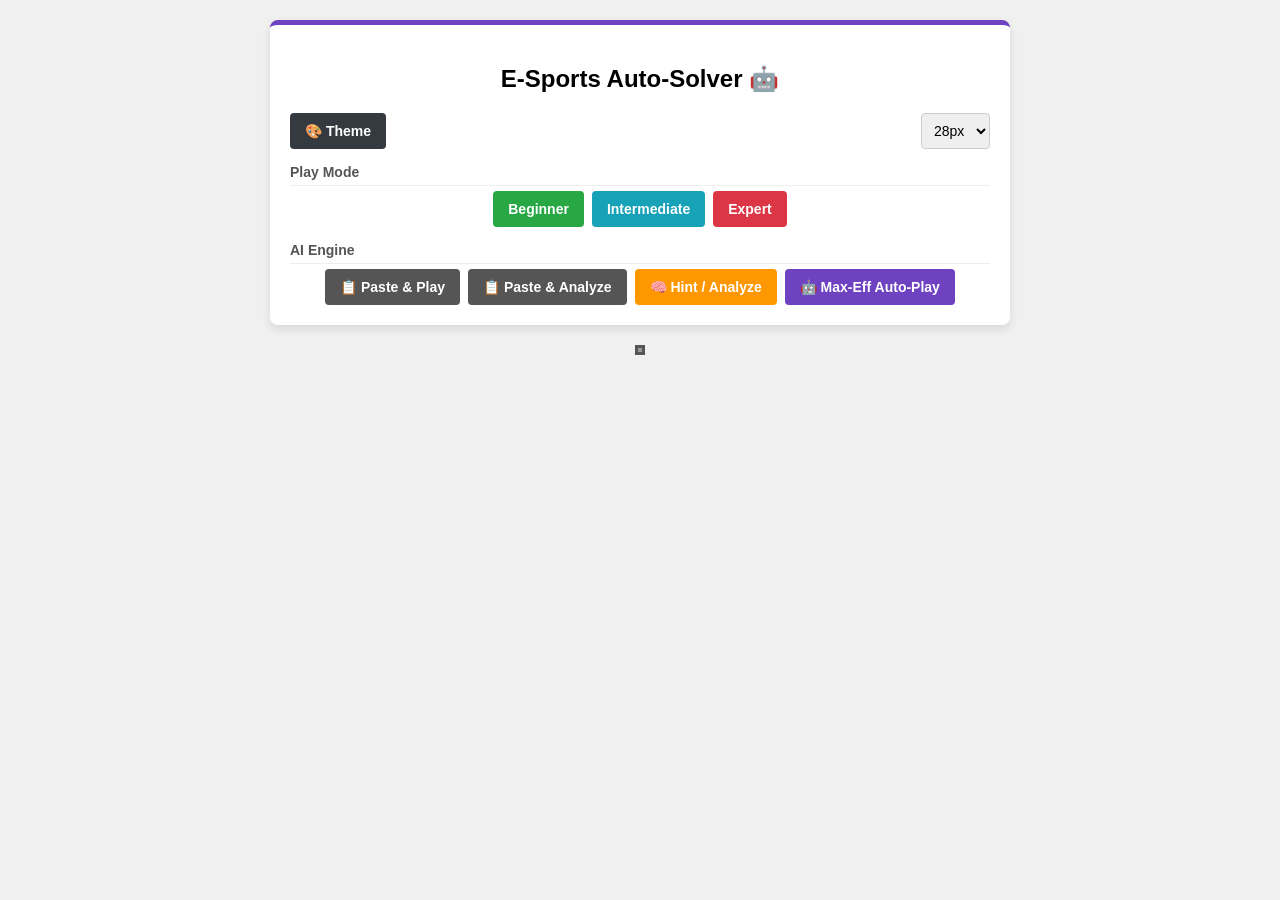
==== commit cd8977e1: "Add files via upload" ====
--- a/index3.html
+++ b/index3.html
@@ -1,6508 +1,79 @@
-<!DOCTYPE html>
-<html lang="en" dir="ltr">
-<head>
-  <meta charset="UTF-8" />
-  <meta name="viewport" content="width=device-width, initial-scale=1.0" />
-  <title>Minesweeper Pro — Zero-Latency, Eye-Care Themes, Solver & Analyzer Suite</title>
-  <style>
-    /* =========================================================================
-       1. EYE-CARE, ZERO-GLARE, FLAT MATTE THEMES (ZERO TRANSITION LAG)
-       ========================================================================= */
-
-    /* THEME 1: CLASSIC WINDOWS 95 / 98 (#c0c0c0 Standard) */
-    :root,
-    [data-theme="win98"] {
-      --bg-body: #3a6ea5; /* Soft Classic Windows Desktop Blue-Teal */
-      --bg-panel: #c0c0c0;
-      --bg-subpanel: #d4d0c8;
-      --bg-hud: #c0c0c0;
-      --bg-board-frame: #c0c0c0;
-      --bg-board-grid: #808080;
-      --border-panel: 3px outset #ffffff;
-      --border-subpanel: 2px inset #ffffff;
-      --radius-panel: 0px;
-      --radius-sub: 0px;
-      --radius-btn: 0px;
-      --radius-cell: 0px;
-      --font-main: 'Tahoma', 'MS Sans Serif', 'Segoe UI', sans-serif;
-      --font-mono: 'Courier New', Consolas, monospace;
-      --text-primary: #000000;
-      --text-secondary: #3b3b3b;
-      --accent-primary: #000080;
-      --accent-emerald: #006600;
-      --accent-amber: #804000;
-      --accent-rose: #b00000;
-      --accent-purple: #600060;
-      --cell-size: 30px;
-      --grid-gap: 0px;
-
-      /* Classic 3D Bevel Cells (Zero gradients, Zero blur) */
-      --cell-hidden-bg: #c0c0c0;
-      --cell-hidden-hover: #c8c8c8;
-      --cell-hidden-border-top: 3px solid #ffffff;
-      --cell-hidden-border-left: 3px solid #ffffff;
-      --cell-hidden-border-right: 3px solid #808080;
-      --cell-hidden-border-bottom: 3px solid #808080;
-      --cell-revealed-bg: #c0c0c0;
-      --cell-revealed-border: 1px solid #808080;
-      --cell-flagged-bg: #c0c0c0;
-
-      /* Classic Authentic Number Colors */
-      --num-1: #0000ff;
-      --num-2: #008000;
-      --num-3: #ff0000;
-      --num-4: #000080;
-      --num-5: #800000;
-      --num-6: #008080;
-      --num-7: #000000;
-      --num-8: #808080;
-
-      /* LED Counter */
-      --led-bg: #000000;
-      --led-border: 2px inset #808080;
-      --led-color-mines: #ff0000;
-      --led-color-timer: #ff0000;
-    }
-
-    /* THEME 2: SAGE ONLINE (Inspired by ms_v39 'online' — Soft Olive/Sage Green, super easy on eyes) */
-    [data-theme="sage"] {
-      --bg-body: #b8c2b4;
-      --bg-panel: #222e20;
-      --bg-subpanel: #161f14;
-      --bg-hud: #161f14;
-      --bg-board-frame: #4c6638;
-      --bg-board-grid: #3b502b;
-      --border-panel: 2px solid #3a4e34;
-      --border-subpanel: 1px solid #34462e;
-      --radius-panel: 4px;
-      --radius-sub: 3px;
-      --radius-btn: 3px;
-      --radius-cell: 0px;
-      --font-main: 'Tahoma', 'Segoe UI', system-ui, sans-serif;
-      --font-mono: 'Courier New', Consolas, monospace;
-      --text-primary: #d0e2b8;
-      --text-secondary: #869e6c;
-      --accent-primary: #7ec448;
-      --accent-emerald: #68b836;
-      --accent-amber: #d89e32;
-      --accent-rose: #d84838;
-      --accent-purple: #a878d0;
-      --grid-gap: 0px;
-
-      /* Soft Sage Tactile Bevel Cells */
-      --cell-hidden-bg: #8eac70;
-      --cell-hidden-hover: #9ab87c;
-      --cell-hidden-border-top: 2px solid #b4d294;
-      --cell-hidden-border-left: 2px solid #b4d294;
-      --cell-hidden-border-right: 2px solid #486436;
-      --cell-hidden-border-bottom: 2px solid #486436;
-      --cell-revealed-bg: #c8c2ae;
-      --cell-revealed-border: 1px solid #a6a08e;
-      --cell-flagged-bg: #8eac70;
-
-      /* High-legibility Muted Classic Numbers on Warm Beige Revealed Cells */
-      --num-1: #0000d8;
-      --num-2: #007200;
-      --num-3: #c00000;
-      --num-4: #000078;
-      --num-5: #780000;
-      --num-6: #007878;
-      --num-7: #181818;
-      --num-8: #686868;
-
-      --led-bg: #0a1008;
-      --led-border: 1px solid #34462e;
-      --led-color-mines: #e83828;
-      --led-color-timer: #48c840;
-    }
-
-    /* THEME 3: MATTE NORD DARK (Low-Contrast Warm Charcoal — Zero Eye Strain in Dark Rooms) */
-    [data-theme="nord"] {
-      --bg-body: #181b20;
-      --bg-panel: #21252b;
-      --bg-subpanel: #181b20;
-      --bg-hud: #181b20;
-      --bg-board-frame: #282c34;
-      --bg-board-grid: #181b20;
-      --border-panel: 1px solid #333842;
-      --border-subpanel: 1px solid #2c313a;
-      --radius-panel: 6px;
-      --radius-sub: 4px;
-      --radius-btn: 4px;
-      --radius-cell: 0px;
-      --font-main: 'Segoe UI', system-ui, sans-serif;
-      --font-mono: 'Courier New', Consolas, monospace;
-      --text-primary: #d8dee9;
-      --text-secondary: #8b949e;
-      --accent-primary: #81a1c1;
-      --accent-emerald: #8fbcbb;
-      --accent-amber: #ebcb8b;
-      --accent-rose: #bf616a;
-      --accent-purple: #b48ead;
-      --grid-gap: 0px;
-
-      /* Flat Matte Slate Bevel Cells */
-      --cell-hidden-bg: #3b4252;
-      --cell-hidden-hover: #434c5e;
-      --cell-hidden-border-top: 2px solid #4c566a;
-      --cell-hidden-border-left: 2px solid #4c566a;
-      --cell-hidden-border-right: 2px solid #242933;
-      --cell-hidden-border-bottom: 2px solid #242933;
-      --cell-revealed-bg: #242933;
-      --cell-revealed-border: 1px solid #2e3440;
-      --cell-flagged-bg: #3b4252;
-
-      /* Soft Pastel Nord Numbers (Zero glare) */
-      --num-1: #88c0d0;
-      --num-2: #a3be8c;
-      --num-3: #e06c75;
-      --num-4: #b48ead;
-      --num-5: #d08770;
-      --num-6: #8fbcbb;
-      --num-7: #e5e9f0;
-      --num-8: #7b88a1;
-
-      --led-bg: #14171c;
-      --led-border: 1px solid #2e3440;
-      --led-color-mines: #e06c75;
-      --led-color-timer: #88c0d0;
-    }
-
-    /* THEME 4: WARM PAPER / SEPIA (E-Reader / Kindergarten Sand — Zero Blue-Light Glare) */
-    [data-theme="paper"] {
-      --bg-body: #dfd9ce;
-      --bg-panel: #ece7de;
-      --bg-subpanel: #e2dcd0;
-      --bg-hud: #e2dcd0;
-      --bg-board-frame: #c5bdb0;
-      --bg-board-grid: #b5ad9f;
-      --border-panel: 2px solid #c5bdb0;
-      --border-subpanel: 1px solid #cbc3b6;
-      --radius-panel: 6px;
-      --radius-sub: 4px;
-      --radius-btn: 4px;
-      --radius-cell: 0px;
-      --font-main: 'Segoe UI', Tahoma, sans-serif;
-      --font-mono: 'Courier New', Consolas, monospace;
-      --text-primary: #2c2623;
-      --text-secondary: #686058;
-      --accent-primary: #3b5998;
-      --accent-emerald: #2d6a4f;
-      --accent-amber: #9c5221;
-      --accent-rose: #9b2226;
-      --accent-purple: #5a3e85;
-      --grid-gap: 0px;
-
-      /* Warm Stone Bevel Cells */
-      --cell-hidden-bg: #cfc8ba;
-      --cell-hidden-hover: #d8d2c5;
-      --cell-hidden-border-top: 2px solid #ede8df;
-      --cell-hidden-border-left: 2px solid #ede8df;
-      --cell-hidden-border-right: 2px solid #9c9486;
-      --cell-hidden-border-bottom: 2px solid #9c9486;
-      --cell-revealed-bg: #e6e1d6;
-      --cell-revealed-border: 1px solid #c5bdb0;
-      --cell-flagged-bg: #cfc8ba;
-
-      /* Deep Ink Numbers */
-      --num-1: #1d4ed8;
-      --num-2: #15803d;
-      --num-3: #b91c1c;
-      --num-4: #4338ca;
-      --num-5: #7c2d12;
-      --num-6: #0f766e;
-      --num-7: #1f2937;
-      --num-8: #6b7280;
-
-      --led-bg: #26221e;
-      --led-border: 1px solid #9c9486;
-      --led-color-mines: #e05252;
-      --led-color-timer: #68b860;
-    }
-
-    * {
-      box-sizing: border-box;
-      margin: 0;
-      padding: 0;
-      user-select: none;
-      -webkit-user-select: none;
-    }
-
-    body {
-      font-family: var(--font-main);
-      background: var(--bg-body);
-      color: var(--text-primary);
-      min-height: 100vh;
-      display: flex;
-      flex-direction: column;
-      padding: 12px;
-      gap: 10px;
-    }
-
-    /* Windows 98 Classic Window Title Bar */
-    .win98-titlebar {
-      display: none;
-      background: linear-gradient(90deg, #000080, #1084d0);
-      color: #ffffff;
-      padding: 4px 8px;
-      font-weight: 700;
-      font-size: 0.82rem;
-      align-items: center;
-      justify-content: space-between;
-      margin: -10px -16px 8px -16px;
-    }
-
-    [data-theme="win98"] .win98-titlebar {
-      display: flex;
-    }
-
-    .win98-window-controls {
-      display: inline-flex;
-      gap: 2px;
-    }
-
-    .win98-ctrl-btn {
-      width: 18px;
-      height: 16px;
-      background: #c0c0c0;
-      color: #000;
-      font-size: 10px;
-      font-weight: 800;
-      display: inline-flex;
-      align-items: center;
-      justify-content: center;
-      border-top: 1.5px solid #fff;
-      border-left: 1.5px solid #fff;
-      border-right: 1.5px solid #404040;
-      border-bottom: 1.5px solid #404040;
-    }
-
-    /* Header */
-    .app-header {
-      display: flex;
-      flex-direction: column;
-      background: var(--bg-panel);
-      border: var(--border-panel);
-      border-radius: var(--radius-panel);
-      padding: 10px 16px;
-      gap: 8px;
-    }
-
-    .header-main-row {
-      display: flex;
-      flex-wrap: wrap;
-      align-items: center;
-      justify-content: space-between;
-      gap: 10px;
-    }
-
-    .brand {
-      display: flex;
-      align-items: center;
-      gap: 10px;
-    }
-
-    .brand-icon {
-      width: 34px;
-      height: 34px;
-      border-radius: var(--radius-btn);
-      background: var(--bg-subpanel);
-      border: var(--border-subpanel);
-      display: flex;
-      align-items: center;
-      justify-content: center;
-      font-size: 19px;
-    }
-
-    .brand h1 {
-      font-size: 1.05rem;
-      font-weight: 800;
-    }
-
-    .brand p {
-      font-size: 0.72rem;
-      color: var(--text-secondary);
-    }
-
-    /* Level, Theme & Mode Controls */
-    .toolbar {
-      display: flex;
-      flex-wrap: wrap;
-      align-items: center;
-      gap: 6px;
-    }
-
-    .btn-group {
-      display: inline-flex;
-      background: var(--bg-subpanel);
-      padding: 2px;
-      border-radius: var(--radius-sub);
-      border: var(--border-subpanel);
-      gap: 2px;
-    }
-
-    /* ZERO TRANSITION ON BUTTONS FOR INSTANT SNAPPY FEEL */
-    button {
-      font-family: inherit;
-      cursor: pointer;
-      border: 1px solid transparent;
-      border-radius: var(--radius-btn);
-      padding: 5px 9px;
-      font-size: 0.75rem;
-      font-weight: 700;
-      color: var(--text-primary);
-      background: var(--bg-subpanel);
-      display: inline-flex;
-      align-items: center;
-      gap: 4px;
-    }
-
-    [data-theme="win98"] button {
-      background: #c0c0c0;
-      color: #000000;
-      border-top: 2px solid #ffffff;
-      border-left: 2px solid #ffffff;
-      border-right: 2px solid #808080;
-      border-bottom: 2px solid #808080;
-    }
-
-    [data-theme="win98"] button:active:not(:disabled),
-    [data-theme="win98"] button.active,
-    [data-theme="win98"] button.active-gold {
-      border-top: 2px solid #808080 !important;
-      border-left: 2px solid #808080 !important;
-      border-right: 2px solid #ffffff !important;
-      border-bottom: 2px solid #ffffff !important;
-      background: #dfdfdf !important;
-      color: #000080 !important;
-    }
-
-    button:hover:not(:disabled) {
-      border-color: var(--accent-primary);
-    }
-
-    button:disabled {
-      opacity: 0.45;
-      cursor: default;
-    }
-
-    button.active {
-      background: var(--accent-primary);
-      color: #ffffff;
-    }
-
-    [data-theme="sage"] button.active,
-    [data-theme="nord"] button.active {
-      color: #111810;
-    }
-
-    button.active-gold {
-      background: #d97706 !important;
-      color: #ffffff !important;
-    }
-
-    .btn-primary {
-      background: var(--accent-primary);
-      color: #ffffff;
-    }
-
-    [data-theme="sage"] .btn-primary,
-    [data-theme="nord"] .btn-primary {
-      color: #111810;
-    }
-
-    .btn-emerald {
-      border: 1px solid var(--accent-emerald);
-      color: var(--accent-emerald);
-    }
-
-    .btn-emerald.active {
-      background: var(--accent-emerald);
-      color: #ffffff;
-    }
-
-    .btn-purple {
-      border: 1px solid var(--accent-purple);
-      color: var(--accent-purple);
-    }
-
-    .btn-amber {
-      border: 1px solid var(--accent-amber);
-      color: var(--accent-amber);
-    }
-
-    .theme-select {
-      font-family: inherit;
-      font-size: 0.75rem;
-      font-weight: 700;
-      padding: 4px 8px;
-      border-radius: var(--radius-btn);
-      background: var(--bg-subpanel);
-      color: var(--text-primary);
-      border: var(--border-subpanel);
-      cursor: pointer;
-    }
-
-    [data-theme="win98"] .theme-select {
-      background: #ffffff;
-      color: #000000;
-      border: 2px inset #808080;
-    }
-
-    /* Custom Dimensions Bar */
-    .custom-config {
-      display: none;
-      align-items: center;
-      gap: 6px;
-      background: var(--bg-subpanel);
-      padding: 4px 8px;
-      border-radius: var(--radius-sub);
-      border: var(--border-subpanel);
-      font-size: 0.75rem;
-    }
-
-    .custom-config.visible {
-      display: inline-flex;
-    }
-
-    .custom-config input {
-      width: 48px;
-      padding: 2px 4px;
-      border-radius: var(--radius-btn);
-      border: 1px solid #808080;
-      background: var(--bg-panel);
-      color: var(--text-primary);
-      font-weight: 700;
-      text-align: center;
-    }
-
-    /* Collapsible Drawers */
-    .drawer-panel {
-      display: none;
-      background: var(--bg-panel);
-      border: var(--border-panel);
-      border-radius: var(--radius-panel);
-      padding: 12px 16px;
-      gap: 10px;
-      flex-direction: column;
-    }
-
-    .drawer-panel.open {
-      display: flex;
-    }
-
-    .drawer-header {
-      display: flex;
-      align-items: center;
-      justify-content: space-between;
-      border-bottom: var(--border-subpanel);
-      padding-bottom: 6px;
-      font-size: 0.84rem;
-      font-weight: 800;
-    }
-
-    .drawer-input,
-    .drawer-textarea {
-      width: 100%;
-      background: var(--bg-subpanel);
-      color: var(--text-primary);
-      border: var(--border-subpanel);
-      border-radius: var(--radius-btn);
-      padding: 6px 9px;
-      font-family: var(--font-mono);
-      font-size: 0.75rem;
-      user-select: text;
-      -webkit-user-select: text;
-    }
-
-    [data-theme="win98"] .drawer-input,
-    [data-theme="win98"] .drawer-textarea {
-      background: #ffffff;
-      color: #000000;
-      border: 2px inset #808080;
-    }
-
-    .drawer-textarea {
-      min-height: 80px;
-      resize: vertical;
-      line-height: 1.4;
-    }
-
-    .drawer-status {
-      font-size: 0.74rem;
-      font-weight: 700;
-      min-height: 16px;
-    }
-
-    .drawer-status.ok { color: var(--accent-emerald); }
-    .drawer-status.err { color: var(--accent-rose); }
-    .drawer-status.warn { color: var(--accent-amber); }
-
-    .export-grid {
-      display: grid;
-      grid-template-columns: repeat(auto-fit, minmax(230px, 1fr));
-      gap: 8px;
-    }
-
-    .export-card {
-      background: var(--bg-subpanel);
-      border: var(--border-subpanel);
-      border-radius: var(--radius-sub);
-      padding: 7px 9px;
-      display: flex;
-      flex-direction: column;
-      gap: 4px;
-    }
-
-    .export-url-box {
-      font-family: var(--font-mono);
-      font-size: 0.69rem;
-      color: var(--text-secondary);
-      background: rgba(0, 0, 0, 0.08);
-      padding: 4px 6px;
-      border-radius: 3px;
-      word-break: break-all;
-      max-height: 36px;
-      overflow-y: auto;
-      user-select: all;
-      -webkit-user-select: all;
-    }
-
-    /* Main Workspace Layout */
-    .workspace {
-      display: grid;
-      grid-template-columns: 395px 1fr;
-      gap: 12px;
-      flex: 1;
-      align-items: start;
-    }
-
-    @media (max-width: 1060px) {
-      .workspace {
-        grid-template-columns: 1fr;
-      }
-    }
-
-    /* Side Panel */
-    .side-panel {
-      display: flex;
-      flex-direction: column;
-      gap: 10px;
-    }
-
-    .panel-card {
-      background: var(--bg-panel);
-      border: var(--border-panel);
-      border-radius: var(--radius-panel);
-      padding: 10px 12px;
-    }
-
-    .panel-title {
-      font-size: 0.82rem;
-      font-weight: 700;
-      color: var(--accent-primary);
-      margin-bottom: 7px;
-      display: flex;
-      align-items: center;
-      justify-content: space-between;
-      border-bottom: var(--border-subpanel);
-      padding-bottom: 5px;
-    }
-
-    /* Metrics Grid */
-    .stats-grid {
-      display: grid;
-      grid-template-columns: repeat(2, 1fr);
-      gap: 6px;
-    }
-
-    .stat-box {
-      background: var(--bg-subpanel);
-      border: var(--border-subpanel);
-      border-radius: var(--radius-sub);
-      padding: 7px 9px;
-      display: flex;
-      flex-direction: column;
-      gap: 1px;
-    }
-
-    .stat-label {
-      font-size: 0.68rem;
-      color: var(--text-secondary);
-      font-weight: 600;
-    }
-
-    .stat-value {
-      font-size: 1.06rem;
-      font-weight: 800;
-      font-variant-numeric: tabular-nums;
-      color: var(--text-primary);
-    }
-
-    .stat-sub {
-      font-size: 0.66rem;
-      color: var(--text-secondary);
-      font-variant-numeric: tabular-nums;
-    }
-
-    /* Auto-Play & Heatmap Controls */
-    .control-row {
-      display: flex;
-      align-items: center;
-      justify-content: space-between;
-      gap: 8px;
-      margin-top: 6px;
-    }
-
-    .speed-slider {
-      width: 100%;
-      accent-color: var(--accent-primary);
-      cursor: pointer;
-    }
-
-    .ai-status-box {
-      margin-top: 7px;
-      background: var(--bg-subpanel);
-      border-left: 3px solid var(--accent-amber);
-      border-radius: var(--radius-btn);
-      padding: 7px 9px;
-      font-size: 0.73rem;
-      line-height: 1.4;
-      color: var(--text-primary);
-      min-height: 44px;
-    }
-
-    .prob-legend {
-      display: flex;
-      align-items: center;
-      justify-content: space-between;
-      gap: 6px;
-      margin-top: 7px;
-      font-size: 0.69rem;
-      color: var(--text-secondary);
-    }
-
-    .legend-chip {
-      display: inline-flex;
-      align-items: center;
-      gap: 4px;
-    }
-
-    .dot {
-      width: 10px;
-      height: 10px;
-      border-radius: 2px;
-      display: inline-block;
-    }
-
-    /* 4-Mode Benchmark Race Table */
-    .race-table {
-      width: 100%;
-      border-collapse: collapse;
-      margin-top: 7px;
-      font-size: 0.7rem;
-      background: var(--bg-subpanel);
-      border: var(--border-subpanel);
-    }
-
-    .race-table th,
-    .race-table td {
-      padding: 4px 6px;
-      text-align: left;
-      border-bottom: 1px solid rgba(128, 128, 128, 0.2);
-      font-variant-numeric: tabular-nums;
-    }
-
-    .race-table th {
-      font-weight: 700;
-      color: var(--text-secondary);
-    }
-
-    .race-table tr.winner-row {
-      background: rgba(16, 185, 129, 0.14);
-      font-weight: 700;
-    }
-
-    /* Post-Game Coach / Blunder Summary Box */
-    .coach-summary-box {
-      background: var(--bg-subpanel);
-      border: var(--border-subpanel);
-      border-radius: var(--radius-btn);
-      padding: 7px 9px;
-      margin-bottom: 7px;
-      font-size: 0.72rem;
-      display: flex;
-      flex-direction: column;
-      gap: 3px;
-    }
-
-    .blunder-pill {
-      display: inline-flex;
-      align-items: center;
-      gap: 3px;
-      padding: 1px 5px;
-      border-radius: 3px;
-      font-size: 0.63rem;
-      font-weight: 700;
-      background: rgba(245, 158, 11, 0.2);
-      color: var(--accent-amber);
-      border: 1px solid var(--accent-amber);
-    }
-
-    /* Main Board Container */
-    .board-stage {
-      background: var(--bg-panel);
-      border: var(--border-panel);
-      border-radius: var(--radius-panel);
-      padding: 14px;
-      display: flex;
-      flex-direction: column;
-      align-items: center;
-      gap: 10px;
-      overflow: hidden;
-    }
-
-    /* Top HUD inside board stage */
-    .hud-bar {
-      width: 100%;
-      max-width: 960px;
-      display: flex;
-      align-items: center;
-      justify-content: space-between;
-      background: var(--bg-hud);
-      padding: 8px 14px;
-      border-radius: var(--radius-sub);
-      border: var(--border-subpanel);
-      gap: 12px;
-    }
-
-    [data-theme="win98"] .hud-bar {
-      border-top: 3px solid #808080;
-      border-left: 3px solid #808080;
-      border-right: 3px solid #ffffff;
-      border-bottom: 3px solid #ffffff;
-    }
-
-    .hud-counter {
-      display: flex;
-      align-items: center;
-      gap: 6px;
-      font-family: var(--font-mono);
-      font-size: 1.4rem;
-      font-weight: 800;
-      color: var(--led-color-timer);
-      background: var(--led-bg);
-      padding: 3px 10px;
-      border-radius: var(--radius-btn);
-      border: var(--led-border);
-      min-width: 96px;
-      justify-content: center;
-      letter-spacing: 1px;
-    }
-
-    .hud-counter.mines {
-      color: var(--led-color-mines);
-    }
-
-    .face-btn {
-      font-size: 1.35rem;
-      padding: 4px 12px;
-      border-radius: var(--radius-btn);
-      background: var(--bg-subpanel);
-      border: var(--border-subpanel);
-      display: flex;
-      align-items: center;
-      gap: 6px;
-    }
-
-    .face-btn span.status-text {
-      font-size: 0.78rem;
-      font-weight: 700;
-    }
-
-    /* Board Grid Wrapper */
-    .board-scroll {
-      max-width: 100%;
-      overflow: auto;
-      padding: 4px;
-      border-radius: var(--radius-sub);
-      background: var(--bg-board-frame);
-      border: 3px solid #808080;
-    }
-
-    [data-theme="win98"] .board-scroll {
-      padding: 0;
-      border-top: 4px solid #808080;
-      border-left: 4px solid #808080;
-      border-right: 4px solid #ffffff;
-      border-bottom: 4px solid #ffffff;
-    }
-
-    .board-grid {
-      display: grid;
-      gap: var(--grid-gap);
-      background: var(--bg-board-grid);
-      margin: 0 auto;
-    }
-
-    /* =========================================================================
-       ZERO-LATENCY CELLS: No CSS transitions, no box-shadows, pure flat borders
-       ========================================================================= */
-    .cell {
-      width: var(--cell-size);
-      height: var(--cell-size);
-      border-radius: var(--radius-cell);
-      position: relative;
-      display: flex;
-      align-items: center;
-      justify-content: center;
-      font-family: 'Tahoma', 'Arial Black', sans-serif;
-      font-weight: 900;
-      font-size: calc(var(--cell-size) * 0.56);
-      cursor: pointer;
-      transition: none !important;
-      line-height: 1;
-    }
-
-    .cell.hidden {
-      background: var(--cell-hidden-bg);
-      border-top: var(--cell-hidden-border-top);
-      border-left: var(--cell-hidden-border-left);
-      border-right: var(--cell-hidden-border-right);
-      border-bottom: var(--cell-hidden-border-bottom);
-    }
-
-    .cell.hidden:hover {
-      background: var(--cell-hidden-hover);
-    }
-
-    .cell.hidden.pressed,
-    .cell.hidden.chord-preview {
-      background: var(--cell-revealed-bg);
-      border: 1px solid #808080;
-    }
-
-    /* Analyzer Highlight Outlines */
-    .cell.an-safe {
-      outline: 2px solid #00a850 !important;
-      outline-offset: -2px;
-      z-index: 2;
-    }
-
-    .cell.an-mine {
-      outline: 2px solid #d82020 !important;
-      outline-offset: -2px;
-      z-index: 2;
-    }
-
-    .cell.revealed {
-      background: var(--cell-revealed-bg);
-      border: var(--cell-revealed-border);
-      cursor: default;
-    }
-
-    .cell.revealed.chordable {
-      cursor: pointer;
-    }
-
-    .cell.flagged {
-      background: var(--cell-flagged-bg);
-      font-size: calc(var(--cell-size) * 0.58);
-    }
-
-    .cell.mine-hit {
-      background: #e02020 !important;
-      color: #ffffff;
-    }
-
-    .cell.mine-revealed {
-      background: var(--cell-revealed-bg);
-      border: var(--cell-revealed-border);
-    }
-
-    .cell.wrong-flag {
-      background: #f5b0b0 !important;
-    }
-
-    .cell.replay-target {
-      outline: 3px solid #eab308 !important;
-      z-index: 4;
-    }
-
-    /* Visual Hint Plan & Replay Combo Highlights on the Board (High-Transparency Glaze) */
-    .cell.hint-flag-cell {
-      outline: 2px solid rgba(225, 29, 72, 0.85) !important;
-      outline-offset: -2px;
-      box-shadow: inset 0 0 0 99px rgba(225, 29, 72, 0.16) !important;
-      z-index: 5;
-    }
-
-    .cell.hint-reused-flag-cell {
-      outline: 2px dashed rgba(217, 119, 6, 0.78) !important;
-      outline-offset: -2px;
-      box-shadow: inset 0 0 0 99px rgba(245, 158, 11, 0.12) !important;
-      z-index: 4;
-    }
-
-    .cell.hint-chord-cell {
-      outline: 2.5px solid rgba(124, 58, 237, 0.85) !important;
-      outline-offset: -2px;
-      box-shadow: inset 0 0 0 99px rgba(124, 58, 237, 0.15) !important;
-      z-index: 6;
-    }
-
-    .cell.hint-reveal-cell {
-      outline: 2.5px solid rgba(2, 132, 199, 0.88) !important;
-      outline-offset: -2px;
-      box-shadow: inset 0 0 0 99px rgba(2, 132, 199, 0.16) !important;
-      z-index: 6;
-    }
-
-    .cell.hint-open-cell {
-      outline: 2px dashed rgba(5, 150, 105, 0.75) !important;
-      outline-offset: -2px;
-      box-shadow: inset 0 0 0 99px rgba(16, 185, 129, 0.13) !important;
-      z-index: 4;
-    }
-
-    .hint-cell-tag {
-      position: absolute;
-      bottom: 0px;
-      left: 0px;
-      right: 0px;
-      font-family: var(--font-main);
-      font-size: 0.46rem;
-      font-weight: 800;
-      letter-spacing: -0.2px;
-      text-align: center;
-      line-height: 1.05;
-      padding: 1px 0;
-      color: #ffffff;
-      pointer-events: none;
-      text-shadow: 0 1px 1px rgba(0,0,0,0.85);
-      z-index: 7;
-    }
-    .hint-cell-tag.flag { background: rgba(225, 29, 72, 0.92); }
-    .hint-cell-tag.reused { background: rgba(217, 119, 6, 0.88); }
-    .hint-cell-tag.chord { background: rgba(124, 58, 237, 0.92); }
-    .hint-cell-tag.reveal { background: rgba(2, 132, 199, 0.92); }
-    .hint-cell-tag.open { background: rgba(5, 150, 105, 0.88); }
-
-    .coach-detail-box {
-      background: var(--bg-panel);
-      border: var(--border-subpanel);
-      border-left: 4px solid var(--accent-purple);
-      border-radius: var(--radius-btn);
-      padding: 8px 11px;
-      font-size: 0.74rem;
-      line-height: 1.5;
-      color: var(--text-primary);
-    }
-    .coach-detail-ar {
-      direction: rtl;
-      text-align: right;
-      font-family: 'Segoe UI', Tahoma, sans-serif;
-      font-size: 0.78rem;
-      line-height: 1.6;
-      padding-top: 4px;
-      margin-top: 4px;
-      border-top: 1px dashed rgba(128,128,128,0.3);
-    }
-    .coach-pill {
-      display: inline-block;
-      padding: 1px 6px;
-      border-radius: 3px;
-      font-size: 0.67rem;
-      font-weight: 700;
-      margin: 0 2px;
-    }
-    .coach-pill.flag { background: rgba(225, 29, 72, 0.16); color: #e11d48; border: 1px solid rgba(225, 29, 72, 0.4); }
-    .coach-pill.chord { background: rgba(124, 58, 237, 0.16); color: #7c3aed; border: 1px solid rgba(124, 58, 237, 0.4); }
-    .coach-pill.open { background: rgba(5, 150, 105, 0.16); color: #059669; border: 1px solid rgba(5, 150, 105, 0.4); }
-    .coach-pill.reveal { background: rgba(2, 132, 199, 0.16); color: #0284c7; border: 1px solid rgba(2, 132, 199, 0.4); }
-
-    /* Number Colors */
-    .num-1 { color: var(--num-1); }
-    .num-2 { color: var(--num-2); }
-    .num-3 { color: var(--num-3); }
-    .num-4 { color: var(--num-4); }
-    .num-5 { color: var(--num-5); }
-    .num-6 { color: var(--num-6); }
-    .num-7 { color: var(--num-7); }
-    .num-8 { color: var(--num-8); }
-
-    /* Probability / Heatmap Overlay Badge inside hidden cells */
-    .prob-badge {
-      position: absolute;
-      inset: 1px;
-      display: flex;
-      align-items: center;
-      justify-content: center;
-      font-family: var(--font-main);
-      font-size: 0.6rem;
-      font-weight: 800;
-      pointer-events: none;
-      line-height: 1;
-      color: #ffffff;
-      text-shadow: 0 1px 1px #000;
-    }
-
-    .cell.best-guess::after {
-      content: '★';
-      position: absolute;
-      top: 0px;
-      right: 1px;
-      font-size: 0.52rem;
-      color: #fde047;
-      text-shadow: 0 1px 1px #000;
-      pointer-events: none;
-    }
-
-    /* Replay Panel */
-    .replay-bar {
-      width: 100%;
-      max-width: 960px;
-      background: var(--bg-subpanel);
-      border: 2px solid var(--accent-purple);
-      border-radius: var(--radius-sub);
-      padding: 10px 14px;
-      display: none;
-      flex-direction: column;
-      gap: 8px;
-    }
-
-    .replay-bar.active {
-      display: flex;
-    }
-
-    .replay-header {
-      display: flex;
-      align-items: center;
-      justify-content: space-between;
-      flex-wrap: wrap;
-      gap: 8px;
-    }
-
-    .replay-title {
-      font-size: 0.85rem;
-      font-weight: 700;
-      color: var(--accent-purple);
-      display: flex;
-      align-items: center;
-      gap: 8px;
-    }
-
-    .replay-controls {
-      display: flex;
-      align-items: center;
-      gap: 6px;
-      flex-wrap: wrap;
-    }
-
-    .replay-scrubber {
-      width: 100%;
-      accent-color: var(--accent-purple);
-      cursor: pointer;
-    }
-
-    /* Move Log List */
-    .move-log {
-      max-height: 185px;
-      overflow-y: auto;
-      display: flex;
-      flex-direction: column;
-      gap: 3px;
-      padding-right: 4px;
-    }
-
-    .move-item {
-      display: flex;
-      flex-direction: column;
-      gap: 2px;
-      padding: 5px 8px;
-      border-radius: var(--radius-btn);
-      background: var(--bg-subpanel);
-      border: var(--border-subpanel);
-      font-size: 0.72rem;
-      cursor: pointer;
-    }
-
-    .move-item.wasted-move {
-      border-left: 3px solid var(--accent-amber);
-    }
-
-    .move-item.current-step {
-      outline: 2px solid var(--accent-purple);
-    }
-
-    .move-item-top {
-      display: flex;
-      align-items: center;
-      justify-content: space-between;
-      gap: 6px;
-    }
-
-    .move-coach-note {
-      font-size: 0.68rem;
-      color: var(--accent-amber);
-      padding-left: 16px;
-      font-weight: 600;
-    }
-
-    .tag {
-      padding: 1px 5px;
-      border-radius: 3px;
-      font-size: 0.62rem;
-      font-weight: 700;
-      text-transform: uppercase;
-      border: 1px solid currentColor;
-    }
-
-    .tag.reveal { color: var(--accent-primary); }
-    .tag.flag { color: var(--accent-rose); }
-    .tag.unflag { color: var(--text-secondary); }
-    .tag.chord { color: var(--accent-emerald); }
-
-    .helper-tip {
-      font-size: 0.73rem;
-      color: var(--text-secondary);
-      text-align: center;
-    }
-  </style>
-</head>
-<body data-theme="win98">
-
-  <!-- Top Header -->
-  <header class="app-header">
-    <!-- Authentic Windows 95/98 Title Bar -->
-    <div class="win98-titlebar">
-      <div style="display:flex; align-items:center; gap:6px;">
-        <span>💣</span>
-        <span>Minesweeper.exe — Zero-Latency Engine, Eye-Care Themes & Solver Suite</span>
-      </div>
-      <div class="win98-window-controls">
-        <span class="win98-ctrl-btn">_</span>
-        <span class="win98-ctrl-btn">□</span>
-        <span class="win98-ctrl-btn">×</span>
-      </div>
-    </div>
-
-    <div class="header-main-row">
-      <div class="brand">
-        <div class="brand-icon">💣</div>
-        <div>
-          <h1>Minesweeper Pro — Zero-Latency Engine & Solver Suite</h1>
-          <p>Instant Mouse Response (0ms) • Eye-Care Themes • LlamaSweeper URL • JSON Board Analyzer • 4-Mode Race</p>
-        </div>
-      </div>
-
-      <div class="toolbar">
-        <!-- Theme Selector (4 Eye-Friendly Themes) -->
-        <label style="font-size:0.75rem; font-weight:700; display:inline-flex; align-items:center; gap:4px;">
-          <span>🎨 Theme:</span>
-          <select id="themeSelect" class="theme-select">
-            <option value="win98" selected>🕹️ Classic Windows 95/98</option>
-            <option value="sage">🌿 Sage Online (ms_v39 Green)</option>
-            <option value="nord">🌑 Matte Slate Dark (Eye-Care)</option>
-            <option value="paper">☕ Warm Paper (Zero Glare)</option>
-          </select>
-        </label>
-
-        <!-- Cell Size Selector -->
-        <label style="font-size:0.75rem; font-weight:700; display:inline-flex; align-items:center; gap:4px;">
-          <span>📏 Size:</span>
-          <select id="cellSizeSelect" class="theme-select">
-            <option value="24">24px</option>
-            <option value="28">28px</option>
-            <option value="30" selected>30px</option>
-            <option value="34">34px</option>
-            <option value="38">38px</option>
-          </select>
-        </label>
-
-        <!-- Standard Difficulties -->
-        <div class="btn-group" id="difficultyGroup">
-          <button data-diff="beginner" class="active">Beg (9×9)</button>
-          <button data-diff="intermediate">Int (16×16)</button>
-          <button data-diff="expert">Exp (30×16)</button>
-          <button data-diff="custom">Custom</button>
-        </div>
-
-        <!-- Custom Inputs -->
-        <div class="custom-config" id="customConfig">
-          <label>Cols <input type="number" id="customCols" value="12" min="5" max="45"></label>
-          <label>Rows <input type="number" id="customRows" value="12" min="5" max="30"></label>
-          <label>Mines <input type="number" id="customMines" value="25" min="1" max="500"></label>
-          <button class="btn-primary" id="applyCustomBtn">Apply</button>
-        </div>
-
-        <!-- No-Guess Toggle -->
-        <button class="btn-emerald active" id="noGuessToggleBtn" title="Generates logically solvable openings with zero early 50/50 traps">
-          🛡️ No-Guess: ON
-        </button>
-
-        <!-- Import LlamaSweeper / Export URL & Analyze Board Buttons -->
-        <button class="btn-purple" id="toggleImportDrawerBtn" title="Import or Export board via LlamaSweeper / Ptta ZiNi / JSMinesweeper URL">
-          🦙 Import / Export URL
-        </button>
-        <button class="btn-emerald" id="toggleAnalyzeDrawerBtn" title="Paste board state JSON to calculate exact probabilities for all cells">
-          🔍 Analyze Board
-        </button>
-        <button class="btn-amber" id="toggleGameJsonDrawerBtn" title="Import or Export a full game recording (config, mines & step-by-step moves) in ms_v39 JSON format">
-          📥 Import / Export Game
-        </button>
-
-        <button class="btn-primary" id="newGameBtn">🔄 New</button>
-        <button class="btn-amber" id="retrySameBoardBtn" title="Replay the exact same mine layout from scratch">🔁 Retry</button>
-      </div>
-    </div>
-  </header>
-
-  <!-- DRAWER 1: LLAMASWEEPER / URL IMPORT & EXPORT -->
-  <section class="drawer-panel" id="importExportDrawer">
-    <div class="drawer-header">
-      <span>🦙 Import / Export Board via LlamaSweeper, Ptta ZiNi & JSMinesweeper URL</span>
-      <button id="closeImportDrawerBtn" class="btn-amber">✖ Close</button>
-    </div>
-
-    <div style="display:grid; grid-template-columns: 1.2fr 1fr; gap:14px; align-items:start;">
-      <!-- Left: Import URL -->
-      <div style="display:flex; flex-direction:column; gap:6px;">
-        <div style="font-size:0.75rem; font-weight:700;">📥 Import Board from URL or Code (`b=...&m=...` or `CxRxM code`):</div>
-        <input type="text" id="llamaUrlInput" class="drawer-input" placeholder="Paste LlamaSweeper URL (e.g. https://llamasweeper.com/#/game/zini-explorer?b=0909&m=...) or Ptta URL..." />
-        <div id="llamaImportStatus" class="drawer-status"></div>
-        <div style="display:flex; gap:6px; flex-wrap:wrap;">
-          <button class="btn-emerald" id="loadLlamaUrlBtn">▶ Load Board to Play</button>
-          <button class="btn-primary" id="loadAndAutoSolveBtn">🤖 Load & Auto-Solve Now</button>
-          <button class="btn-purple" id="pasteLlamaClipboardBtn">📋 Paste from Clipboard</button>
-          <button class="btn-amber" id="loadSampleLlamaBtn" title="Load a sample 9x9 LlamaSweeper board">🎲 Sample Llama URL</button>
-        </div>
-        <div style="font-size:0.7rem; color:var(--text-secondary);">
-          Supports <b>LlamaSweeper</b> (`#/game/zini-explorer?b=CCRR&m=...`), <b>Ptta ZiNi Calculator</b> (`?b=CR&m=...`), <b>JSMinesweeper</b> (`?board=CxRxM&m=...`), or raw `m=` base-36 strings.
-        </div>
-      </div>
-
-      <!-- Right: Export Current Board URLs -->
-      <div style="display:flex; flex-direction:column; gap:6px;">
-        <div style="font-size:0.75rem; font-weight:700;">📤 Export Current Board Layout:</div>
-        <div class="export-grid">
-          <div class="export-card">
-            <div style="display:flex; justify-content:space-between; align-items:center;">
-              <b style="font-size:0.73rem;">🦙 LlamaSweeper URL</b>
-              <div style="display:flex; gap:4px;">
-                <a id="openLlamaLink" href="#" target="_blank" style="font-size:0.7rem; color:var(--accent-primary); text-decoration:none; font-weight:700;">Open ↗</a>
-                <button id="copyLlamaUrlBtn" style="padding:2px 6px; font-size:0.68rem;">Copy</button>
-              </div>
-            </div>
-            <div class="export-url-box" id="exportLlamaUrlBox">— generate or load a board first —</div>
-          </div>
-
-          <div class="export-card">
-            <div style="display:flex; justify-content:space-between; align-items:center;">
-              <b style="font-size:0.73rem;">📐 Ptta ZiNi & JSMinesweeper</b>
-              <div style="display:flex; gap:4px;">
-                <a id="openPttaLink" href="#" target="_blank" style="font-size:0.7rem; color:var(--accent-purple); text-decoration:none; font-weight:700;">Ptta ↗</a>
-                <button id="copyPttaUrlBtn" style="padding:2px 6px; font-size:0.68rem;">Copy</button>
-              </div>
-            </div>
-            <div class="export-url-box" id="exportPttaUrlBox">— generate or load a board first —</div>
-          </div>
-        </div>
-      </div>
-    </div>
-  </section>
-
-  <!-- DRAWER 2: BOARD ANALYZER (PASTE BOARD JSON -> EXACT CSP PROBABILITIES) -->
-  <section class="drawer-panel" id="analyzeBoardDrawer">
-    <div class="drawer-header">
-      <span>🔍 Board Analyzer — Paste Board State JSON & Compute Exact Probabilities</span>
-      <button id="closeAnalyzeDrawerBtn" class="btn-amber">✖ Close</button>
-    </div>
-
-    <div style="display:grid; grid-template-columns: 1.25fr 1fr; gap:14px; align-items:start;">
-      <div style="display:flex; flex-direction:column; gap:6px;">
-        <div style="display:flex; align-items:center; justify-content:space-between; gap:8px; flex-wrap:wrap;">
-          <label style="font-size:0.74rem; font-weight:700;">
-            Total Mines (incl. flags):
-            <input type="number" id="analyzeTotalMinesInput" value="10" min="1" max="999" class="drawer-input" style="width:70px; display:inline-block; padding:3px 6px; margin-left:4px;" />
-          </label>
-          <span style="font-size:0.7rem; color:var(--text-secondary);">Format: <code>{"r":9, "c":9, "m":10, "data":[{"r":0,"c":0,"v":"0".."8"|"C"|"F"|"M"}]}</code></span>
-        </div>
-
-        <textarea id="analyzeJsonTextarea" class="drawer-textarea" placeholder='Paste board JSON here, e.g. {"r":9,"c":9,"m":10,"data":[{"r":0,"c":0,"v":"1"},{"r":0,"c":1,"v":"C"},{"r":0,"c":2,"v":"F"}...]}'></textarea>
-        <div id="analyzeStatusText" class="drawer-status"></div>
-
-        <div style="display:flex; gap:6px; flex-wrap:wrap;">
-          <button class="btn-amber" id="pasteAndShowHintBtn" style="font-weight:800;" title="Paste board JSON from clipboard (or box) and highlight ONLY the best move & full Flag/Chord/Open plan on the board for the selected AI mode without probability clutter!">
-            💡 Paste & Show Hint
-          </button>
-          <button class="btn-primary" id="showBoardHintOnlyBtn" title="Compute and highlight the best move & full Flag+Chord plan on the board for the currently selected AI Mode">
-            🎯 Show Best Hint Plan
-          </button>
-          <button class="btn-emerald" id="runAnalyzeBtn">🧮 Analyze & Show Probabilities</button>
-          <button class="btn-purple" id="pasteAnalyzeClipboardBtn">📋 Paste & Analyze All %</button>
-          <button id="exportCurrentToAnalyzerBtn" title="Load the current live board state into the JSON box">📤 Snapshot Live Board</button>
-          <button id="loadSampleAnalyzeJsonBtn">🎲 Sample Puzzle</button>
-        </div>
-      </div>
-
-      <div style="display:flex; flex-direction:column; gap:6px;">
-        <div style="display:flex; justify-content:space-between; align-items:center; gap:6px; flex-wrap:wrap;">
-          <span style="font-size:0.75rem; font-weight:700;">🎓 Detailed Tactical Hint Plan & Analyzer Report:</span>
-          <div style="display:flex; gap:4px; align-items:center; flex-wrap:wrap;">
-            <button id="analyzeCellTextToggleBtn" style="padding:2px 7px; font-size:0.69rem;" title="Show or hide text tags (FLAG / CHORD / OPEN) written inside highlighted cells">🏷️ Cell Text: OFF</button>
-            <select id="analyzeLangSelect" class="theme-select" style="padding:2px 5px; font-size:0.69rem;" title="Choose language for Hint Explanation">
-              <option value="both" selected>🌐 عربي + EN</option>
-              <option value="ar">🇪🇬 العربية</option>
-              <option value="en">🇬🇧 English</option>
-            </select>
-            <button class="btn-emerald" id="executeHintPlanBtn" style="padding:2px 7px; font-size:0.69rem; display:none;">▶️ Execute Plan</button>
-            <button id="clearHintPlanBtn" style="padding:2px 7px; font-size:0.69rem; display:none;">✖ Clear Hint</button>
-          </div>
-        </div>
-        <div id="analyzeReportBox" style="background:var(--bg-subpanel); border:var(--border-subpanel); border-radius:var(--radius-btn); padding:8px 10px; font-size:0.73rem; line-height:1.5; min-height:125px; max-height:210px; overflow-y:auto;">Click <b>💡 Paste & Show Hint</b> to load a board without probability clutter and highlight the exact <b>Flags to place (🚩)</b>, <b>Number to Chord (⚡)</b>, and <b>Cells that will Open (✨)</b> according to your selected AI Mode (🔥 Human Eff, 👑 Ultra Eff, 🧠 v39 Eff, etc.), with a complete bilingual tactical explanation!</div>
-      </div>
-    </div>
-  </section>
-
-  <!-- DRAWER 3: FULL GAME JSON IMPORT / EXPORT (ms_v39 FORMAT: config + mines + moves) -->
-  <section class="drawer-panel" id="gameJsonDrawer">
-    <div class="drawer-header">
-      <span>📥 Import / Export Full Game Recording (`ms_v39` JSON: Config + Mines + All Moves)</span>
-      <button id="closeGameJsonDrawerBtn" class="btn-amber">✖ Close</button>
-    </div>
-
-    <div style="display:grid; grid-template-columns: 1.25fr 1fr; gap:14px; align-items:start;">
-      <div style="display:flex; flex-direction:column; gap:6px;">
-        <div style="font-size:0.74rem; font-weight:700;">
-          Paste Full Game JSON (<code>{"config":{"rows":9,"cols":9,"mines":10}, "mines":[[r,c],...], "moves":[{"type":"reveal"|"flag"|"chord","row":r,"col":c},...]}</code>):
-        </div>
-        <textarea id="gameJsonTextarea" class="drawer-textarea" placeholder='Paste full game JSON here to load all moves into Replay, or click "Generate & Copy Game JSON" to export your current game...'></textarea>
-        <div id="gameJsonStatusText" class="drawer-status"></div>
-
-        <div id="multiGameSelectorBar" style="display:none; align-items:center; gap:6px; background:var(--bg-subpanel); border:var(--border-subpanel); padding:6px 8px; border-radius:var(--radius-btn); flex-wrap:wrap;">
-          <span style="font-size:0.72rem; font-weight:700; color:var(--accent-amber);">📚 Multi-Game Dataset (<span id="multiGameCountLabel">0</span> games):</span>
-          <select id="multiGameSelect" style="flex:1; min-width:220px; padding:3px 6px; font-size:0.72rem; font-family:var(--font-mono); background:var(--bg-panel); color:var(--text-primary); border:var(--border-btn); border-radius:var(--radius-btn);"></select>
-        </div>
-        <div style="display:flex; gap:6px; flex-wrap:wrap; align-items:center;">
-          <button class="btn-emerald" id="loadGameJsonReplayBtn" title="Import the game with all its recorded moves and open Replay Mode">🎥 Load Game & Review Replay</button>
-          <button class="btn-primary" id="loadGameJsonPlayStartBtn" title="Import the board layout from this game JSON and play it yourself from Move 0">🎮 Play Board from Start (Move 0)</button>
-          <label class="btn-amber" style="cursor:pointer; display:inline-flex; align-items:center; gap:4px; padding:5px 9px; font-size:0.73rem; font-weight:700; border-radius:var(--radius-btn); border:var(--border-btn);" title="Upload a single-game or multi-game .json file from disk">
-            📂 Upload .json File
-            <input type="file" id="uploadGameJsonInput" accept=".json,application/json" style="display:none;" />
-          </label>
-          <button class="btn-purple" id="pasteGameJsonClipboardBtn">📋 Paste & Load</button>
-          <button class="btn-amber" id="loadSampleGameJsonBtn" title="Load Top 5 Elite Human Efficiency Games (up to 163.01% Eff) from the benchmark dataset">🔥 Load Elite Human Dataset (Top 5)</button>
-        </div>
-      </div>
-
-      <div style="display:flex; flex-direction:column; gap:6px;">
-        <div style="font-size:0.75rem; font-weight:700;">📤 Export Current Game Recording (`ms_v39` Compatible):</div>
-        <div style="background:var(--bg-subpanel); border:var(--border-subpanel); border-radius:var(--radius-btn); padding:10px; display:flex; flex-direction:column; gap:8px;">
-          <div style="font-size:0.72rem; color:var(--text-secondary); line-height:1.45;">
-            Exports your current board configuration, exact mine coordinates <code>[row, col]</code>, and every recorded move (<code>reveal</code>, <code>flag</code>, <code>chord</code>) in the exact JSON format used by <code>ms_v39.html</code>.
-          </div>
-          <div style="display:flex; gap:6px; flex-wrap:wrap;">
-            <button class="btn-emerald" id="exportGameJsonToBoxBtn">📤 Generate & Copy Game JSON</button>
-            <button class="btn-purple" id="downloadGameJsonFileBtn">💾 Download .json File</button>
-          </div>
-          <div id="exportGameJsonSummary" style="font-family:var(--font-mono); font-size:0.71rem; color:var(--accent-primary);"></div>
-        </div>
-      </div>
-    </div>
-  </section>
-
-  <!-- Main Content -->
-  <div class="workspace">
-    <!-- Left Side Panel -->
-    <aside class="side-panel">
-
-      <!-- 1. 3BV, ZiNi & Efficiency Card -->
-      <div class="panel-card">
-        <div class="panel-title">
-          <span>📊 Board Stats (3BV, ZiNi & Efficiency)</span>
-          <span id="gameModeBadge" style="font-size:0.72rem; color:var(--accent-emerald);">LIVE (0ms Instant)</span>
-        </div>
-
-        <div class="stats-grid">
-          <div class="stat-box">
-            <span class="stat-label">Current Efficiency</span>
-            <span class="stat-value" id="statEff">0.0%</span>
-            <span class="stat-sub" id="statEffFormula">0 3BV / 0 clicks</span>
-          </div>
-
-          <div class="stat-box">
-            <span class="stat-label">3BV (Solved / Total)</span>
-            <span class="stat-value" id="stat3BV">0 / —</span>
-            <span class="stat-sub" id="stat3BVRate">Speed: 0.00 3BV/s</span>
-          </div>
-
-          <div class="stat-box">
-            <span class="stat-label">Total Clicks vs ZiNi</span>
-            <span class="stat-value" id="statTotalClicks">0</span>
-            <span class="stat-sub" id="statClickBreakdown">L: 0 | R: 0 | Chord: 0</span>
-          </div>
-
-          <div class="stat-box">
-            <span class="stat-label">Optimal Benchmark (ZiNi)</span>
-            <span class="stat-value" id="statZiniBenchmark">—</span>
-            <span class="stat-sub" id="statSavedClicks">Chord Net Saved: +0</span>
-          </div>
-        </div>
-      </div>
-
-      <!-- 2. Human Efficiency & Ultra Efficiency Auto-Play + 5-Mode Benchmark Race -->
-      <div class="panel-card">
-        <div class="panel-title">
-          <span>🤖 Auto-Play Solvers (5 Modes)</span>
-          <button class="btn-amber" id="runBenchmarkRaceBtn" style="padding:3px 7px; font-size:0.7rem;" title="Instantly run all 5 AI modes (headed by 🔥 Human Eff.) on this exact board and compare!">
-            🏁 Run 5-Mode Race
-          </button>
-        </div>
-
-        <div class="btn-group" style="width:100%; margin-bottom:7px; display:grid; grid-template-columns: repeat(5, 1fr);" id="aiModeGroup">
-          <button data-aimode="humaneff" class="active-gold" style="justify-content:center; padding:5px 2px; font-size:0.68rem;" title="🔥 Human Efficiency Master (150%+ Avg Eff): 4-Corner Opening + Over-the-Mine Leapfrog Probes + Speculative Subset Flag-Chords + Multi-Chord Flag Reuse">
-            🔥 Human Eff
-          </button>
-          <button data-aimode="efficiency" style="justify-content:center; padding:5px 2px; font-size:0.68rem;" title="Ultra-Efficiency v2 (Safe): Hypergraph Set-Cover Chords + Pre-Flagged 1-Chains + Exact 0-Cascade">
-            👑 Ultra Eff
-          </button>
-          <button data-aimode="v39eff" style="justify-content:center; padding:5px 2px; font-size:0.68rem;" title="v39 Efficiency Solver: Cascade-scored effMove + estReveal from ms_v39">
-            🧠 v39 Eff.
-          </button>
-          <button data-aimode="flagging" style="justify-content:center; padding:5px 2px; font-size:0.68rem;" title="Standard human style: flags confirmed mines and chords numbers">
-            🚩 Flagging
-          </button>
-          <button data-aimode="nf" style="justify-content:center; padding:5px 2px; font-size:0.68rem;" title="No-Flagging (NF): never places flags, directly reveals safe cells">
-            ⚡ No-Flag
-          </button>
-        </div>
-
-        <div style="display:flex; gap:6px;">
-          <button class="btn-primary" id="aiToggleBtn" style="flex:1; justify-content:center;">
-            ▶️ Start Auto-Play
-          </button>
-          <button class="btn-purple" id="aiStepBtn" style="justify-content:center;">
-            ⏭️ Single Step
-          </button>
-        </div>
-
-        <div class="control-row">
-          <span style="font-size:0.72rem; color:var(--text-secondary);">Auto-Play Speed:</span>
-          <span id="aiSpeedLabel" style="font-size:0.72rem; font-weight:700; color:var(--accent-primary);">120 ms</span>
-        </div>
-        <input type="range" id="aiSpeedSlider" class="speed-slider" min="15" max="800" step="5" value="120" />
-
-        <div class="ai-status-box" id="aiStatusBox">
-          ⚡ <b>Zero-Latency Manual Play:</b> Manual clicks execute on <b>Mouse-Down</b> with fast DOM patching (0ms lag). Heavy CSP solver runs only when needed!
-        </div>
-
-        <!-- 4-Mode Race Results Container -->
-        <div id="benchmarkRaceContainer" style="display:none; margin-top:7px;">
-          <div style="font-size:0.71rem; font-weight:700; color:var(--accent-amber); margin-bottom:3px; display:flex; justify-content:space-between;">
-            <span>🏁 5-Mode Benchmark Race (Same Board)</span>
-            <span id="raceBoard3BVBadge" style="color:var(--text-secondary);"></span>
-          </div>
-          <table class="race-table">
-            <thead>
-              <tr>
-                <th>Solver Mode</th>
-                <th>Clicks (L/R/C)</th>
-                <th>Eff %</th>
-                <th>Replay</th>
-              </tr>
-            </thead>
-            <tbody id="benchmarkRaceTbody"></tbody>
-          </table>
-        </div>
-      </div>
-
-      <!-- 3. Heatmaps: Mine Risk % | Zero-Chance P(0)% | Info Gain E[Cells] -->
-      <div class="panel-card">
-        <div class="panel-title">
-          <span>🗺️ Probabilities & Information Heatmaps</span>
-          <button class="btn-amber" id="hintSafeBtn" style="padding:3px 7px; font-size:0.7rem;" title="Execute the single best move for the selected AI mode">
-            💡 Smart Move
-          </button>
-        </div>
-
-        <div class="btn-group" style="width:100%; display:grid; grid-template-columns: repeat(4, 1fr);" id="overlayModeGroup">
-          <button data-overlay="off" class="active" style="justify-content:center; padding:5px 3px; font-size:0.71rem;">
-            🙈 Off (Fastest)
-          </button>
-          <button data-overlay="mine" style="justify-content:center; padding:5px 3px; font-size:0.71rem;" title="Exact Mine Probability (0% Safe to 100% Mine)">
-            💣 Mine %
-          </button>
-          <button data-overlay="zero" style="justify-content:center; padding:5px 3px; font-size:0.71rem;" title="Exact Zero-Opening Probability P(Cell = 0)">
-            🟢 P(0) %
-          </button>
-          <button data-overlay="info" style="justify-content:center; padding:5px 3px; font-size:0.71rem;" title="Expected Cells Revealed & Constraint Resolution Power">
-            🔥 Info Gain
-          </button>
-        </div>
-
-        <div class="prob-legend" id="overlayLegendBar">
-          <span class="legend-chip"><i class="dot" style="background:#10b981;"></i> 0% Safe / High P(0)</span>
-          <span class="legend-chip"><i class="dot" style="background:#38bdf8;"></i> High Info</span>
-          <span class="legend-chip"><i class="dot" style="background:#f43f5e;"></i> 100% Mine</span>
-        </div>
-
-        <div id="probSummaryText" style="margin-top:6px; font-size:0.72rem; color:var(--text-secondary);">
-          Overlay is <b>Off</b> for 0ms instant manual clicking. Turn on <b>💣 Mine %</b> anytime to compute exact probabilities.
-        </div>
-      </div>
-
-      <!-- 4. Post-Game Efficiency Coach / Blunder Analyzer & Replay -->
-      <div class="panel-card">
-        <div class="panel-title">
-          <span>🎓 Efficiency Coach & Move Replay</span>
-          <button class="btn-purple" id="openReplayBtn" style="padding:3px 8px; font-size:0.71rem;" disabled>
-            🎥 Replay Mode
-          </button>
-        </div>
-
-        <!-- Coach Summary Box -->
-        <div class="coach-summary-box" id="coachSummaryBox">
-          <div style="display:flex; justify-content:space-between; align-items:center;">
-            <span><b>🧐 Coach Audit:</b> <span id="coachWastedCount">0 wasted clicks</span></span>
-            <span id="coachPotentialEff" style="color:var(--accent-emerald); font-weight:700;">Potential Eff: —</span>
-          </div>
-          <div id="coachAdviceText" style="color:var(--text-secondary); font-size:0.69rem;">
-            Every click is audited for unused flags, costly chords, and missed 0-flag chords.
-          </div>
-        </div>
-
-        <div class="move-log" id="moveLogList">
-          <div style="font-size:0.72rem; color:var(--text-secondary); text-align:center; padding:10px;">
-            No moves recorded yet — play or run Auto-Play to see per-move Efficiency & Coach blunder tags.
-          </div>
-        </div>
-      </div>
-
-    </aside>
-
-    <!-- Board Stage -->
-    <main class="board-stage">
-      <!-- Top HUD -->
-      <div class="hud-bar">
-        <div class="hud-counter mines" title="Remaining Mines (Total Mines - Placed Flags)">
-          <span>💣</span>
-          <span id="hudMines">010</span>
-        </div>
-
-        <button class="face-btn" id="faceResetBtn">
-          <span id="faceEmoji">🙂</span>
-          <span class="status-text" id="gameStatusText">Ready</span>
-        </button>
-
-        <div class="hud-counter" title="Elapsed Time (Seconds)">
-          <span>⏱️</span>
-          <span id="hudTimer">000.0</span>
-        </div>
-      </div>
-
-      <!-- Replay Controller Bar -->
-      <div class="replay-bar" id="replayBar">
-        <div class="replay-header">
-          <div class="replay-title">
-            <span>🎥 Game Review, Coach & Replay</span>
-            <span id="replayStepCounter" style="color:var(--text-primary); font-size:0.78rem;">(Move 0 / 0)</span>
-          </div>
-
-          <div class="replay-controls">
-            <button id="replayStartBtn" title="First Move (Step 0)">⏮️</button>
-            <button id="replayPrevBtn" title="Previous Move">⏪</button>
-            <button id="replayPlayBtn" class="btn-purple">▶️ Play Replay</button>
-            <button id="replayNextBtn" title="Next Move">⏩</button>
-            <button id="replayEndBtn" title="Final Move">⏭️</button>
-            <select id="replaySpeedSelect" class="theme-select">
-              <option value="0.5">0.5x Speed</option>
-              <option value="1" selected>1x Speed (Real)</option>
-              <option value="2">2x Speed</option>
-              <option value="4">4x Speed</option>
-            </select>
-            <button id="replayCellTextToggleBtn" style="padding:3px 7px; font-size:0.71rem;" title="Show or hide text labels (FLAG / CHORD / OPEN) on board cells">🏷️ Cell Text: OFF</button>
-            <select id="replayLangSelect" class="theme-select" title="Choose language for the Detailed Step-by-Step Efficiency Coach Explanation">
-              <option value="both" selected>🌐 Explain: عربي + EN</option>
-              <option value="ar">🇪🇬 الشرح: العربية فقط</option>
-              <option value="en">🇬🇧 Explain: English Only</option>
-            </select>
-            <button id="exitReplayBtn" class="btn-amber">✖ Exit Replay</button>
-          </div>
-        </div>
-
-        <input type="range" id="replaySlider" class="replay-scrubber" min="0" max="0" value="0" />
-
-        <!-- Detailed Bilingual Efficiency Coach Explanation Box for Current Replay Step -->
-        <div class="coach-detail-box" id="replayDetailedCoachBox">
-          Select any step in the replay timeline to see a complete tactical breakdown of why this move was chosen, which flags/chords it connects to, and how many clicks it saves.
-        </div>
-
-        <div style="display:flex; align-items:center; justify-content:space-between; flex-wrap:wrap; gap:8px; padding-top:4px; border-top:var(--border-subpanel);">
-          <div id="replayActionDesc" style="font-size:0.73rem; color:var(--text-secondary); flex:1; min-width:220px;">
-            Legend on Board: <span class="coach-pill flag">🚩 Flag</span> <span class="coach-pill chord">⚡ Chord</span> <span class="coach-pill open">✨ Opened / Target</span> <span class="coach-pill reveal">👆 Direct Click</span>
-          </div>
-          <div style="display:flex; gap:6px; flex-wrap:wrap;">
-            <button id="replayContinueHereBtn" class="btn-emerald" title="Resume live manual play from this exact step (rewinds 1 step automatically if on a detonated mine)">
-              🎮 Continue Playing from Here
-            </button>
-            <button id="replayAutoSolveHereBtn" class="btn-primary" title="Branch from this exact step and let the selected AI Auto-Solve the rest of the board">
-              🤖 Auto-Solve from Here
-            </button>
-            <button id="replayPlayFromStartBtn" class="btn-amber" title="Restart this exact board from Move 0">
-              🔁 Play from Start
-            </button>
-            <button id="replayExportJsonBtn" class="btn-purple" title="Export or Import full game JSON">
-              📤 Export / Import Game
-            </button>
-          </div>
-        </div>
-      </div>
-
-      <!-- Minesweeper Grid -->
-      <div class="board-scroll">
-        <div class="board-grid" id="boardGrid" oncontextmenu="return false;"></div>
-      </div>
-
-      <p class="helper-tip">
-        ⚡ <b>Zero-Latency Controls:</b> Left-Mouse-Down reveals or chords immediately • Right-Mouse-Down flags immediately 🚩 • Zero animation delay!
-      </p>
-    </main>
-  </div>
-
-  <script>
-    /**************************************************************************
-     * 1. STATE & CONFIGURATION
-     **************************************************************************/
-    const DIFFICULTIES = {
-      beginner:     { rows: 9,  cols: 9,  mines: 10 },
-      intermediate: { rows: 16, cols: 16, mines: 40 },
-      expert:       { rows: 16, cols: 30, mines: 99 }
-    };
-
-    const B36_CHARS = '0123456789abcdefghijklmnopqrstuvwxyz';
-    const b36Val = c => (c >= '0' && c <= '9') ? +c : (c.toLowerCase().charCodeAt(0) - 87);
-
-    let config = { rows: 9, cols: 9, mines: 10, diff: 'beginner' };
-    let customCellSize = 30;
-    let noGuessMode = true;
-
-    // Board State & Cached DOM References for O(1) Cell Updates
-    let board = [];
-    let cellEls = []; // [r][c] -> direct DOM element reference
-    let gameState = 'ready'; // 'ready' | 'playing' | 'won' | 'lost'
-    let minesGenerated = false;
-    let analyzeOnlyMode = false;
-    let savedMinePositions = null;
-    let savedFirstClick = null;
-
-    // Timer
-    let startTime = 0;
-    let elapsedMs = 0;
-    let timerInterval = null;
-
-    // Click, 3BV & ZiNi Stats
-    let stats = {
-      revealClicks: 0,
-      flagClicks: 0,
-      chordClicks: 0,
-      chordCellsRevealed: 0,
-      total3BV: 0,
-      solved3BV: 0,
-      ziniClicks: 0,
-      openingsCount: 0,
-      revealedCount: 0,
-      flagCount: 0
-    };
-
-    // Overlay & Exact Probability / Heatmap Maps
-    // overlayMode: 'off' | 'mine' | 'zero' | 'info'
-    let overlayMode = 'off';
-    let exactProbs = [];
-    let zeroProbs = [];
-    let infoGainScores = [];
-    let probsUpToDate = false;
-    let bestGuessCell = null;
-    let bestInfoCell = null;
-    let lastSolverInfo = { validConfigs: 0, safeCount: 0, mineCount: 0, minProb: null };
-
-    // Auto-Play Engine ('efficiency' | 'v39eff' | 'flagging' | 'nf')
-    let aiMode = 'humaneff';
-    let loadedMultiGames = [];
-    let activeHintPlan = null;
-    let replayComboHighlights = null;
-    let coachLang = 'both';
-    let showCellHintText = false;
-    let lastAIMoveMeta = null;
-    let aiRunning = false;
-    let aiTimer = null;
-    let aiSpeedMs = 120;
-    let activeChordQueue = [];
-    let batchSimulating = false; // True during 4-Mode Benchmark Race so DOM isn't touched mid-simulation!
-
-    // Replay, Coach & Benchmark Race System
-    let moveHistory = [];
-    let replayActive = false;
-    let replayIndex = 0;
-    let replayTimer = null;
-    let raceSimulations = {};
-
-    /**************************************************************************
-     * 2. DOM REFERENCES
-     **************************************************************************/
-    const boardGridEl = document.getElementById('boardGrid');
-    const hudMinesEl = document.getElementById('hudMines');
-    const hudTimerEl = document.getElementById('hudTimer');
-    const faceEmojiEl = document.getElementById('faceEmoji');
-    const gameStatusTextEl = document.getElementById('gameStatusText');
-    const statEffEl = document.getElementById('statEff');
-    const statEffFormulaEl = document.getElementById('statEffFormula');
-    const stat3BVEl = document.getElementById('stat3BV');
-    const stat3BVRateEl = document.getElementById('stat3BVRate');
-    const statTotalClicksEl = document.getElementById('statTotalClicks');
-    const statClickBreakdownEl = document.getElementById('statClickBreakdown');
-    const statZiniBenchmarkEl = document.getElementById('statZiniBenchmark');
-    const statSavedClicksEl = document.getElementById('statSavedClicks');
-    const probSummaryTextEl = document.getElementById('probSummaryText');
-    const aiStatusBoxEl = document.getElementById('aiStatusBox');
-    const moveLogListEl = document.getElementById('moveLogList');
-    const coachWastedCountEl = document.getElementById('coachWastedCount');
-    const coachPotentialEffEl = document.getElementById('coachPotentialEff');
-    const coachAdviceTextEl = document.getElementById('coachAdviceText');
-    const benchmarkRaceContainerEl = document.getElementById('benchmarkRaceContainer');
-    const benchmarkRaceTbodyEl = document.getElementById('benchmarkRaceTbody');
-    const raceBoard3BVBadgeEl = document.getElementById('raceBoard3BVBadge');
-    const replayBarEl = document.getElementById('replayBar');
-    const replaySliderEl = document.getElementById('replaySlider');
-    const replayStepCounterEl = document.getElementById('replayStepCounter');
-    const replayActionDescEl = document.getElementById('replayActionDesc');
-    const openReplayBtn = document.getElementById('openReplayBtn');
-    const gameModeBadgeEl = document.getElementById('gameModeBadge');
-
-    /**************************************************************************
-     * 3. INITIALIZATION & BOARD SETUP
-     **************************************************************************/
-    function initGame(preserveLayout = false) {
-      stopAutoPlay();
-      exitReplayMode();
-      stopTimer();
-
-      gameState = 'ready';
-      analyzeOnlyMode = false;
-      minesGenerated = preserveLayout && savedMinePositions !== null;
-      probsUpToDate = false;
-      elapsedMs = 0;
-      activeChordQueue = [];
-      if (!preserveLayout && !batchSimulating) {
-        benchmarkRaceContainerEl.style.display = 'none';
-        raceSimulations = {};
-      }
-
-      stats = {
-        revealClicks: 0,
-        flagClicks: 0,
-        chordClicks: 0,
-        chordCellsRevealed: 0,
-        total3BV: 0,
-        solved3BV: 0,
-        ziniClicks: 0,
-        openingsCount: 0,
-        revealedCount: 0,
-        flagCount: 0
-      };
-
-      moveHistory = [];
-      bestGuessCell = null;
-      bestInfoCell = null;
-
-      board = [];
-      exactProbs = [];
-      zeroProbs = [];
-      infoGainScores = [];
-      const initP = config.mines / (config.rows * config.cols);
-
-      for (let r = 0; r < config.rows; r++) {
-        const row = [];
-        const pRow = [];
-        const zRow = [];
-        const iRow = [];
-        for (let c = 0; c < config.cols; c++) {
-          row.push({
-            r, c,
-            mine: false,
-            revealed: false,
-            flagged: false,
-            neighborMines: 0,
-            is3BVMarker: false,
-            openingId: -1,
-            hitMine: false,
-            flagStepIdx: -1
-          });
-          pRow.push(initP);
-          zRow.push(Math.pow(1 - initP, 8));
-          iRow.push(1 + 8 * Math.pow(1 - initP, 8));
-        }
-        board.push(row);
-        exactProbs.push(pRow);
-        zeroProbs.push(zRow);
-        infoGainScores.push(iRow);
-      }
-
-      if (minesGenerated) {
-        restoreSavedMines();
-        compute3BVAndZiNi();
-      }
-
-      recordSnapshot('init', -1, -1, 'Game Start (Board Ready)', null, 0);
-
-      if (!batchSimulating) {
-        buildGridDOM();
-        updateHUD();
-        updateStatsUI();
-        auditMoveHistoryCoach();
-        renderMoveLog();
-        updateExportURLs();
-        openReplayBtn.disabled = true;
-        faceEmojiEl.textContent = '🙂';
-        gameStatusTextEl.textContent = preserveLayout ? 'Loaded Board Ready' : 'Ready';
-      }
-    }
-
-    function getNeighbors(r, c) {
-      const res = [];
-      for (let dr = -1; dr <= 1; dr++) {
-        for (let dc = -1; dc <= 1; dc++) {
-          if (dr === 0 && dc === 0) continue;
-          const nr = r + dr, nc = c + dc;
-          if (nr >= 0 && nr < config.rows && nc >= 0 && nc < config.cols) {
-            res.push(board[nr][nc]);
-          }
-        }
-      }
-      return res;
-    }
-
-    function generateMines(firstR, firstC) {
-      const totalCells = config.rows * config.cols;
-      const safeZone = new Set();
-
-      for (let dr = -1; dr <= 1; dr++) {
-        for (let dc = -1; dc <= 1; dc++) {
-          const nr = firstR + dr, nc = firstC + dc;
-          if (nr >= 0 && nr < config.rows && nc >= 0 && nc < config.cols) {
-            safeZone.add(`${nr},${nc}`);
-          }
-        }
-      }
-      if (totalCells - safeZone.size < config.mines) {
-        safeZone.clear();
-        safeZone.add(`${firstR},${firstC}`);
-      }
-
-      const candidates = [];
-      for (let r = 0; r < config.rows; r++) {
-        for (let c = 0; c < config.cols; c++) {
-          if (!safeZone.has(`${r},${c}`)) {
-            candidates.push([r, c]);
-          }
-        }
-      }
-
-      // Fast generation: cap attempts at 6 so the first click is always < 5ms
-      const maxAttempts = noGuessMode ? (totalCells > 300 ? 4 : 8) : 1;
-      let bestLayout = null;
-      let bestScore = -1;
-
-      for (let attempt = 0; attempt < maxAttempts; attempt++) {
-        for (let i = candidates.length - 1; i > 0; i--) {
-          const j = Math.floor(Math.random() * (i + 1));
-          [candidates[i], candidates[j]] = [candidates[j], candidates[i]];
-        }
-        const trialMines = candidates.slice(0, config.mines);
-        savedMinePositions = trialMines;
-        restoreSavedMines();
-
-        if (!noGuessMode) {
-          bestLayout = trialMines;
-          break;
-        }
-
-        const solvedRatio = quickLogicalSolvabilityProbe(firstR, firstC);
-        if (solvedRatio > bestScore) {
-          bestScore = solvedRatio;
-          bestLayout = trialMines.slice();
-        }
-        if (solvedRatio >= 0.999) break;
-      }
-
-      savedMinePositions = bestLayout;
-      savedFirstClick = [firstR, firstC];
-      restoreSavedMines();
-      compute3BVAndZiNi();
-      minesGenerated = true;
-      if (!batchSimulating) updateExportURLs();
-    }
-
-    function quickLogicalSolvabilityProbe(startR, startC) {
-      const R = config.rows, C = config.cols;
-      const totalSafe = R * C - config.mines;
-      const rev = Array.from({ length: R }, () => Array(C).fill(false));
-      const flg = Array.from({ length: R }, () => Array(C).fill(false));
-      let revCount = 0;
-
-      function openCell(r, c) {
-        const q = [[r, c]];
-        while (q.length > 0) {
-          const [cr, cc] = q.pop();
-          if (rev[cr][cc] || flg[cr][cc] || board[cr][cc].mine) continue;
-          rev[cr][cc] = true;
-          revCount++;
-          if (board[cr][cc].neighborMines === 0) {
-            for (const nb of getNeighbors(cr, cc)) {
-              if (!rev[nb.r][nb.c] && !flg[nb.r][nb.c]) q.push([nb.r, nb.c]);
-            }
-          }
-        }
-      }
-
-      openCell(startR, startC);
-
-      let progress = true;
-      let iter = 0;
-      while (progress && revCount < totalSafe && iter < 35) {
-        progress = false;
-        iter++;
-        for (let r = 0; r < R; r++) {
-          for (let c = 0; c < C; c++) {
-            if (rev[r][c] && board[r][c].neighborMines > 0) {
-              const nbs = getNeighbors(r, c);
-              let fCount = 0;
-              const hidden = [];
-              for (const nb of nbs) {
-                if (flg[nb.r][nb.c]) fCount++;
-                else if (!rev[nb.r][nb.c]) hidden.push(nb);
-              }
-              const rem = board[r][c].neighborMines - fCount;
-              if (hidden.length > 0) {
-                if (rem === 0) {
-                  for (const h of hidden) openCell(h.r, h.c);
-                  progress = true;
-                } else if (rem === hidden.length) {
-                  for (const h of hidden) flg[h.r][h.c] = true;
-                  progress = true;
-                }
-              }
-            }
-          }
-        }
-      }
-
-      return revCount / totalSafe;
-    }
-
-    function restoreSavedMines() {
-      for (let r = 0; r < config.rows; r++) {
-        for (let c = 0; c < config.cols; c++) {
-          board[r][c].mine = false;
-          board[r][c].neighborMines = 0;
-        }
-      }
-      for (const [mr, mc] of savedMinePositions) {
-        board[mr][mc].mine = true;
-      }
-      for (let r = 0; r < config.rows; r++) {
-        for (let c = 0; c < config.cols; c++) {
-          if (board[r][c].mine) continue;
-          board[r][c].neighborMines = getNeighbors(r, c).filter(n => n.mine).length;
-        }
-      }
-    }
-
-    /**************************************************************************
-     * 3B. LLAMASWEEPER / PTTA / JSMINESWEEPER URL IMPORT & EXPORT
-     **************************************************************************/
-    function encodeMinesBase36() {
-      const tot = config.cols * config.rows;
-      const nChunks = Math.ceil(tot / 5);
-      let s = '';
-      for (let i = 0; i < nChunks; i++) {
-        let v = 0;
-        for (let b = 0; b < 5; b++) {
-          const p = i * 5 + (4 - b);
-          if (p < tot) {
-            const r = Math.floor(p / config.cols);
-            const c = p % config.cols;
-            if (board[r][c].mine) v |= (1 << b);
-          }
-        }
-        s += B36_CHARS[v];
-      }
-      return s;
-    }
-
-    function decodeMinesBase36(mStr, cols, rows) {
-      const tot = cols * rows;
-      const positions = [];
-      for (let i = 0; i < mStr.length; i++) {
-        const v = b36Val(mStr[i]);
-        if (isNaN(v) || v < 0 || v >= 36) continue;
-        for (let b = 0; b < 5; b++) {
-          const p = i * 5 + (4 - b);
-          if (p < tot && (v & (1 << b))) {
-            positions.push([Math.floor(p / cols), p % cols]);
-          }
-        }
-      }
-      return positions;
-    }
-
-    function parseBoardURL(raw) {
-      raw = (raw || '').trim();
-      if (!raw) return null;
-
-      const shortMatch = raw.match(/^(\d+)x(\d+)x(\d+)\s+([0-9a-z]+)$/i);
-      if (shortMatch) {
-        return { C: +shortMatch[1], R: +shortMatch[2], ms: shortMatch[4] };
-      }
-
-      let ms = null, C = null, R = null;
-      try {
-        let ss = raw;
-        const hi = raw.indexOf('#');
-        if (hi >= 0) {
-          const ah = raw.slice(hi + 1);
-          const qi = ah.indexOf('?');
-          if (qi >= 0) ss = ah.slice(qi);
-        }
-        if (!ss.startsWith('?') && ss.includes('=')) {
-          const qIdx = ss.indexOf('?');
-          ss = qIdx >= 0 ? ss.slice(qIdx) : '?' + ss;
-        }
-        const url = new URL('https://x.com' + (ss.startsWith('?') ? ss : '?' + ss));
-        const p = url.searchParams;
-        ms = p.get('m');
-        const bo = p.get('board');
-        const bv = p.get('b');
-        if (bo) {
-          const bm = bo.match(/^(\d+)x(\d+)/);
-          if (bm) { C = +bm[1]; R = +bm[2]; }
-        }
-        if (!C && bv && /^\d+$/.test(bv)) {
-          const len = bv.length;
-          if (len === 2) {
-            C = +bv[0]; R = +bv[1];
-          } else if (len === 4) {
-            const h1 = +bv.slice(0, 2), h2 = +bv.slice(2);
-            if (h1 > 0 && h2 > 0) { C = h1; R = h2; }
-          }
-        }
-      } catch (e) {}
-
-      if (!ms) {
-        const mm = raw.match(/[?&]m=([0-9a-z]+)/i);
-        if (mm) ms = mm[1];
-        else if (/^[0-9a-z]{16,}$/i.test(raw)) ms = raw;
-      }
-      if (!ms) return null;
-
-      if (!C || !R) {
-        const t = ms.length * 5;
-        if (t <= 85) { C = 9; R = 9; }
-        else if (t <= 260) { C = 16; R = 16; }
-        else { C = 30; R = 16; }
-      }
-      return { C, R, ms };
-    }
-
-    function updateExportURLs() {
-      const llamaBox = document.getElementById('exportLlamaUrlBox');
-      const pttaBox = document.getElementById('exportPttaUrlBox');
-      const llamaLink = document.getElementById('openLlamaLink');
-      const pttaLink = document.getElementById('openPttaLink');
-
-      if (!minesGenerated || analyzeOnlyMode) {
-        llamaBox.textContent = '— generate or load a board first —';
-        pttaBox.textContent = '— generate or load a board first —';
-        llamaLink.href = '#';
-        pttaLink.href = '#';
-        return;
-      }
-
-      const m = encodeMinesBase36();
-      const bLlama = `${String(config.cols).padStart(2, '0')}${String(config.rows).padStart(2, '0')}`;
-      const llamaUrl = `https://llamasweeper.com/#/game/zini-explorer?b=${bLlama}&m=${m}&d=1`;
-      const pttaUrl = `https://pttacgfans.github.io/Minesweeper-ZiNi-Calculator/?b=${config.cols}${config.rows}&m=${m}`;
-
-      llamaBox.textContent = llamaUrl;
-      pttaBox.textContent = pttaUrl;
-      llamaLink.href = llamaUrl;
-      pttaLink.href = pttaUrl;
-    }
-
-    function findBestStartCellForLoadedBoard() {
-      for (let r = 0; r < config.rows; r++) {
-        for (let c = 0; c < config.cols; c++) {
-          if (!board[r][c].mine && board[r][c].neighborMines === 0) {
-            return [r, c];
-          }
-        }
-      }
-      for (let r = 0; r < config.rows; r++) {
-        for (let c = 0; c < config.cols; c++) {
-          if (!board[r][c].mine) return [r, c];
-        }
-      }
-      return [0, 0];
-    }
-
-    function importBoardFromLlamaUrl(rawUrl, autoSolveAfter = false) {
-      const statusEl = document.getElementById('llamaImportStatus');
-      const parsed = parseBoardURL(rawUrl);
-      if (!parsed) {
-        statusEl.textContent = '✗ Could not parse URL. Make sure it contains m=... (LlamaSweeper / Ptta / JSMinesweeper format).';
-        statusEl.className = 'drawer-status err';
-        return false;
-      }
-      const { C, R, ms } = parsed;
-      if (C < 2 || R < 2 || C > 60 || R > 60) {
-        statusEl.textContent = `✗ Dimensions ${C}×${R} out of supported range.`;
-        statusEl.className = 'drawer-status err';
-        return false;
-      }
-      const mineCoords = decodeMinesBase36(ms, C, R);
-      if (mineCoords.length === 0) {
-        statusEl.textContent = '✗ Decoded 0 mines from URL.';
-        statusEl.className = 'drawer-status err';
-        return false;
-      }
-
-      config = { rows: R, cols: C, mines: mineCoords.length, diff: 'custom' };
-      document.querySelectorAll('#difficultyGroup button').forEach(b => b.classList.remove('active'));
-      savedMinePositions = mineCoords;
-      initGame(true);
-      savedFirstClick = findBestStartCellForLoadedBoard();
-      renderAll();
-
-      statusEl.textContent = `✓ Imported ${C}×${R} board with ${mineCoords.length} mines (3BV: ${stats.total3BV}, ZiNi: ${stats.ziniClicks})!`;
-      statusEl.className = 'drawer-status ok';
-      gameStatusTextEl.textContent = `Imported ${C}×${R}`;
-      aiStatusBoxEl.innerHTML =
-        `🦙 <b>LlamaSweeper Board Loaded (${C}×${R}, ${mineCoords.length} mines, 3BV=${stats.total3BV}):</b> Click any cell to play manually, or press <b>▶️ Start Auto-Play</b> / <b>🏁 Run 4-Mode Race</b>!`;
-
-      if (autoSolveAfter) {
-        setTimeout(() => {
-          document.getElementById('importExportDrawer').classList.remove('open');
-          toggleAutoPlay();
-        }, 150);
-      }
-      return true;
-    }
-
-    /**************************************************************************
-     * 3C. BOARD ANALYZER (PASTE BOARD JSON -> EXACT PROBABILITIES & SOLVER)
-     **************************************************************************/
-    function exportCurrentBoardToAnalyzerJSON() {
-      const data = [];
-      const mines = [];
-      for (let r = 0; r < config.rows; r++) {
-        for (let c = 0; c < config.cols; c++) {
-          const cell = board[r][c];
-          if (minesGenerated && !analyzeOnlyMode && cell.mine) {
-            mines.push([r, c]);
-          }
-          let v = 'C';
-          if (cell.flagged) v = 'F';
-          else if (cell.revealed) v = cell.mine ? 'M' : String(cell.neighborMines);
-          data.push({ r, c, v });
-        }
-      }
-      const payload = {
-        r: config.rows,
-        c: config.cols,
-        m: config.mines,
-        data
-      };
-      if (mines.length === config.mines) {
-        payload.mines = mines;
-      }
-      return JSON.stringify(payload, null, 2);
-    }
-
-    function runBoardAnalyzerFromJSON(rawJson, hintOnly = false) {
-      const statusEl = document.getElementById('analyzeStatusText');
-      const reportEl = document.getElementById('analyzeReportBox');
-      const raw = (rawJson || document.getElementById('analyzeJsonTextarea').value).trim();
-
-      if (!raw) {
-        statusEl.textContent = '✗ Please paste a board JSON first.';
-        statusEl.className = 'drawer-status err';
-        return;
-      }
-
-      let parsed;
-      try {
-        parsed = JSON.parse(raw);
-      } catch (e) {
-        statusEl.textContent = '✗ Invalid JSON syntax.';
-        statusEl.className = 'drawer-status err';
-        return;
-      }
-
-      let R = parsed.r || parsed.rows;
-      let C = parsed.c || parsed.cols;
-      if (parsed.m != null && parsed.m > 0) {
-        document.getElementById('analyzeTotalMinesInput').value = parsed.m;
-      } else if (parsed.mines != null && parsed.mines > 0) {
-        document.getElementById('analyzeTotalMinesInput').value = parsed.mines;
-      }
-      const totalM = Math.max(1, parseInt(document.getElementById('analyzeTotalMinesInput').value, 10) || 10);
-
-      if (!R || !C || (!Array.isArray(parsed.data) && !Array.isArray(parsed.grid))) {
-        statusEl.textContent = '✗ Expected JSON with {r, c, m, data: [{r,c,v}, ...]}';
-        statusEl.className = 'drawer-status err';
-        return;
-      }
-
-      stopAutoPlay();
-      exitReplayMode();
-      stopTimer();
-
-      config = { rows: R, cols: C, mines: totalM, diff: 'custom' };
-      document.querySelectorAll('#difficultyGroup button').forEach(b => b.classList.remove('active'));
-
-      board = [];
-      exactProbs = [];
-      zeroProbs = [];
-      infoGainScores = [];
-      for (let r = 0; r < R; r++) {
-        const row = [];
-        for (let c = 0; c < C; c++) {
-          row.push({
-            r, c,
-            mine: false,
-            revealed: false,
-            flagged: false,
-            neighborMines: 0,
-            is3BVMarker: false,
-            openingId: -1,
-            hitMine: false,
-            flagStepIdx: -1
-          });
-        }
-        board.push(row);
-        exactProbs.push(new Array(C).fill(null));
-        zeroProbs.push(new Array(C).fill(0));
-        infoGainScores.push(new Array(C).fill(0));
-      }
-
-      let revCount = 0;
-      let flagCount = 0;
-      const knownMineCoords = [];
-
-      if (Array.isArray(parsed.data)) {
-        for (const item of parsed.data) {
-          const r = item.r, c = item.c;
-          if (r < 0 || r >= R || c < 0 || c >= C) continue;
-          const v = String(item.v).toUpperCase();
-          if (v === 'C') {
-            board[r][c].revealed = false;
-            board[r][c].flagged = false;
-          } else if (v === 'F') {
-            board[r][c].revealed = false;
-            board[r][c].flagged = true;
-            board[r][c].mine = true;
-            flagCount++;
-            knownMineCoords.push([r, c]);
-          } else if (v === 'M') {
-            board[r][c].revealed = false;
-            board[r][c].flagged = false;
-            board[r][c].mine = true;
-            knownMineCoords.push([r, c]);
-          } else {
-            const n = parseInt(v, 10);
-            board[r][c].revealed = true;
-            board[r][c].neighborMines = isNaN(n) ? 0 : n;
-            revCount++;
-          }
-        }
-      } else if (Array.isArray(parsed.grid)) {
-        for (let r = 0; r < R; r++) {
-          for (let c = 0; c < C; c++) {
-            const v = String(parsed.grid[r][c]).toUpperCase();
-            if (v === 'C' || v === '?') {
-              board[r][c].revealed = false;
-            } else if (v === 'F') {
-              board[r][c].flagged = true;
-              board[r][c].mine = true;
-              flagCount++;
-              knownMineCoords.push([r, c]);
-            } else if (v === 'M') {
-              board[r][c].mine = true;
-              knownMineCoords.push([r, c]);
-            } else {
-              const n = parseInt(v, 10);
-              board[r][c].revealed = true;
-              board[r][c].neighborMines = isNaN(n) ? 0 : n;
-              revCount++;
-            }
-          }
-        }
-      }
-
-      if (Array.isArray(parsed.mines) && parsed.mines.length === totalM) {
-        knownMineCoords.length = 0;
-        for (const pair of parsed.mines) {
-          if (Array.isArray(pair) && pair.length >= 2) {
-            knownMineCoords.push([pair[0], pair[1]]);
-          }
-        }
-      } else if (knownMineCoords.length < totalM && Array.isArray(savedMinePositions) && savedMinePositions.length === totalM) {
-        // Check if currently loaded savedMinePositions in memory is 100% consistent with all revealed numbers in the pasted JSON!
-        const mineSetCheck = new Set(savedMinePositions.map(p => `${p[0]},${p[1]}`));
-        let matchesMemoryBoard = true;
-        for (let r = 0; r < R && matchesMemoryBoard; r++) {
-          for (let c = 0; c < C && matchesMemoryBoard; c++) {
-            if (board[r][c].revealed) {
-              if (mineSetCheck.has(`${r},${c}`)) { matchesMemoryBoard = false; break; }
-              let adjM = 0;
-              for (const nb of getNeighbors(r, c)) {
-                if (mineSetCheck.has(`${nb.r},${nb.c}`)) adjM++;
-              }
-              if (adjM !== board[r][c].neighborMines) { matchesMemoryBoard = false; break; }
-            }
-          }
-        }
-        if (matchesMemoryBoard) {
-          knownMineCoords.length = 0;
-          for (const p of savedMinePositions) knownMineCoords.push([p[0], p[1]]);
-        }
-      }
-
-      const fullyPlayable = (knownMineCoords.length === totalM && totalM > 0);
-      analyzeOnlyMode = !fullyPlayable;
-      minesGenerated = true;
-      gameState = 'playing';
-
-      stats = {
-        revealClicks: 0,
-        flagClicks: 0,
-        chordClicks: 0,
-        chordCellsRevealed: 0,
-        total3BV: 0,
-        solved3BV: 0,
-        ziniClicks: 0,
-        openingsCount: 0,
-        revealedCount: revCount,
-        flagCount: flagCount
-      };
-
-      if (fullyPlayable) {
-        savedMinePositions = knownMineCoords;
-        restoreSavedMines();
-        compute3BVAndZiNi();
-        gameModeBadgeEl.textContent = 'PLAYABLE JSON';
-        gameModeBadgeEl.style.color = 'var(--accent-emerald)';
-      } else {
-        savedMinePositions = null;
-        gameModeBadgeEl.textContent = 'ANALYZE MODE';
-        gameModeBadgeEl.style.color = 'var(--accent-amber)';
-      }
-
-      overlayMode = hintOnly ? 'off' : 'mine';
-      document.querySelectorAll('#overlayModeGroup button').forEach(b => {
-        b.classList.toggle('active', b.dataset.overlay === overlayMode);
-      });
-
-      moveHistory = [];
-      activeHintPlan = null;
-      computeExactProbabilities();
-      recordSnapshot('init', -1, -1, `Loaded Analyzed Board (${C}×${R})`);
-      buildGridDOM();
-
-      if (hintOnly) {
-        showHintPlanOnBoard(aiMode);
-        statusEl.textContent = `✓ Board loaded (${C}×${R}) in Clean Hint Mode — Best ${getModeDisplayName(aiMode)} plan highlighted on board!`;
-        statusEl.className = 'drawer-status ok';
-        return;
-      }
-
-      renderAll();
-
-      const safeList = [];
-      const mineList = [];
-      for (let r = 0; r < R; r++) {
-        for (let c = 0; c < C; c++) {
-          if (!board[r][c].revealed && !board[r][c].flagged && exactProbs[r][c] !== null) {
-            if (exactProbs[r][c] === 0) safeList.push(`[r${r + 1},c${c + 1}]`);
-            else if (exactProbs[r][c] === 1) mineList.push(`[r${r + 1},c${c + 1}]`);
-          }
-        }
-      }
-
-      let rep = `Board: ${C}×${R} | Total Mines: ${totalM} | Flagged: ${flagCount} | Mode: ${fullyPlayable ? '✅ Fully Playable' : '🔍 Analyze Snapshot'}\n`;
-      rep += `Valid CSP Configurations Weight: ${lastSolverInfo.validConfigs.toLocaleString()}\n`;
-      if (safeList.length > 0) {
-        rep += `🟢 0% Safe Cells (${safeList.length}): ${safeList.slice(0, 18).join(', ')}${safeList.length > 18 ? '…' : ''}\n`;
-      }
-      if (mineList.length > 0) {
-        rep += `🔴 100% Confirmed Mines (${mineList.length}): ${mineList.slice(0, 18).join(', ')}${mineList.length > 18 ? '…' : ''}\n`;
-      }
-      if (safeList.length === 0 && mineList.length === 0 && bestGuessCell) {
-        rep += `🎲 No 0% safe moves! Best mathematical guess: [r${bestGuessCell.r + 1}, c${bestGuessCell.c + 1}] (${(bestGuessCell.prob * 100).toFixed(1)}% mine risk)\n`;
-      }
-      if (bestInfoCell) {
-        rep += `🔥 Highest Info-Gain Pivot: [r${bestInfoCell.r + 1}, c${bestInfoCell.c + 1}] (E[cells]=${bestInfoCell.infoVal.toFixed(1)}, P(0)=${(bestInfoCell.pZero * 100).toFixed(0)}%)`;
-      }
-
-      reportEl.textContent = rep;
-      statusEl.textContent = `✓ Analyzed ${C}×${R} board: ${safeList.length} confirmed safe (0%), ${mineList.length} confirmed mines (100%).`;
-      statusEl.className = 'drawer-status ok';
-      aiStatusBoxEl.innerHTML =
-        `🔍 <b>Board Analyzed (${C}×${R}):</b> Found <b>${safeList.length}</b> safe cells (0% green) and <b>${mineList.length}</b> confirmed mines (100% red).`;
-    }
-
-    /**************************************************************************
-     * 4. EXACT 3BV & ZINI (OPTIMAL EFFICIENCY BENCHMARK) ENGINE
-     **************************************************************************/
-    function compute3BVAndZiNi() {
-      const R = config.rows, C = config.cols;
-      for (let r = 0; r < R; r++) {
-        for (let c = 0; c < C; c++) {
-          board[r][c].is3BVMarker = false;
-          board[r][c].openingId = -1;
-        }
-      }
-
-      const visitedZero = Array.from({ length: R }, () => Array(C).fill(false));
-      const inAnyOpeningBorder = Array.from({ length: R }, () => Array(C).fill(false));
-      let openingCounter = 0;
-
-      for (let r = 0; r < R; r++) {
-        for (let c = 0; c < C; c++) {
-          const cell = board[r][c];
-          if (!cell.mine && cell.neighborMines === 0 && !visitedZero[r][c]) {
-            const opId = openingCounter++;
-            const queue = [cell];
-            visitedZero[r][c] = true;
-
-            while (queue.length > 0) {
-              const curr = queue.shift();
-              curr.openingId = opId;
-              inAnyOpeningBorder[curr.r][curr.c] = true;
-
-              for (const nb of getNeighbors(curr.r, curr.c)) {
-                if (nb.mine) continue;
-                inAnyOpeningBorder[nb.r][nb.c] = true;
-                if (nb.neighborMines === 0 && !visitedZero[nb.r][nb.c]) {
-                  visitedZero[nb.r][nb.c] = true;
-                  queue.push(nb);
-                }
-              }
-            }
-          }
-        }
-      }
-
-      let isolatedMarkers = 0;
-      for (let r = 0; r < R; r++) {
-        for (let c = 0; c < C; c++) {
-          const cell = board[r][c];
-          if (!cell.mine && !inAnyOpeningBorder[r][c]) {
-            cell.is3BVMarker = true;
-            isolatedMarkers++;
-          }
-        }
-      }
-
-      stats.openingsCount = openingCounter;
-      stats.total3BV = openingCounter + isolatedMarkers;
-
-      const zRev = Array.from({ length: R }, (_, r) => Array.from({ length: C }, (_, c) => inAnyOpeningBorder[r][c]));
-      const zFlg = Array.from({ length: R }, () => Array(C).fill(false));
-      let zClicks = openingCounter;
-
-      while (true) {
-        let bestGain = 0;
-        let bestCenter = null;
-
-        for (let r = 0; r < R; r++) {
-          for (let c = 0; c < C; c++) {
-            const cell = board[r][c];
-            if (cell.mine || cell.neighborMines === 0) continue;
-            const nbs = getNeighbors(r, c);
-            const unflaggedMines = nbs.filter(n => n.mine && !zFlg[n.r][n.c]);
-            const unrevSafe = nbs.filter(n => !n.mine && !zRev[n.r][n.c]);
-            if (unrevSafe.length === 0) continue;
-
-            const revealSelfCost = zRev[r][c] ? 0 : 1;
-            const cost = revealSelfCost + unflaggedMines.length + 1;
-            const saved = (unrevSafe.length + revealSelfCost) - cost;
-            if (saved > bestGain) {
-              bestGain = saved;
-              bestCenter = { r, c, unflaggedMines, unrevSafe, revealSelfCost };
-            }
-          }
-        }
-
-        if (!bestCenter || bestGain <= 0) break;
-
-        zClicks += bestCenter.revealSelfCost + bestCenter.unflaggedMines.length + 1;
-        zRev[bestCenter.r][bestCenter.c] = true;
-        for (const m of bestCenter.unflaggedMines) zFlg[m.r][m.c] = true;
-        for (const s of bestCenter.unrevSafe) zRev[s.r][s.c] = true;
-      }
-
-      for (let r = 0; r < R; r++) {
-        for (let c = 0; c < C; c++) {
-          if (!board[r][c].mine && !zRev[r][c]) zClicks++;
-        }
-      }
-
-      stats.ziniClicks = Math.max(1, zClicks);
-      recalculateSolved3BV();
-    }
-
-    function recalculateSolved3BV() {
-      if (!minesGenerated || analyzeOnlyMode) return;
-      const openedIds = new Set();
-      let solvedIsolated = 0;
-
-      for (let r = 0; r < config.rows; r++) {
-        for (let c = 0; c < config.cols; c++) {
-          const cell = board[r][c];
-          if (cell.revealed && !cell.mine) {
-            if (cell.openingId !== -1) {
-              openedIds.add(cell.openingId);
-            } else if (cell.is3BVMarker) {
-              solvedIsolated++;
-            }
-          }
-        }
-      }
-      stats.solved3BV = openedIds.size + solvedIsolated;
-    }
-
-    /**************************************************************************
-     * 5. EXACT PROBABILITY ENGINE + ZERO-CHANCE P(0) & INFO GAIN HEATMAPS
-     **************************************************************************/
-    function binomial(n, k) {
-      if (k < 0 || k > n) return 0;
-      if (k === 0 || k === n) return 1;
-      if (k > n - k) k = n - k;
-      let res = 1;
-      for (let i = 1; i <= k; i++) {
-        res = (res * (n - i + 1)) / i;
-      }
-      return res;
-    }
-
-    function computeExactProbabilities() {
-      const R = config.rows, C = config.cols;
-      bestGuessCell = null;
-      bestInfoCell = null;
-
-      if (!minesGenerated || (gameState === 'ready' && stats.revealedCount === 0 && !analyzeOnlyMode)) {
-        const baseP = config.mines / (R * C);
-        for (let r = 0; r < R; r++) {
-          for (let c = 0; c < C; c++) {
-            exactProbs[r][c] = baseP;
-            const nbsCount = getNeighbors(r, c).length;
-            zeroProbs[r][c] = Math.pow(1 - baseP, nbsCount + 1);
-            infoGainScores[r][c] = 1 + nbsCount * zeroProbs[r][c];
-          }
-        }
-        lastSolverInfo = { validConfigs: 1, safeCount: 0, mineCount: 0, minProb: baseP };
-        probsUpToDate = true;
-        if (!batchSimulating) updateProbabilitySummaryUI();
-        return;
-      }
-
-      const unrevealedMap = new Map();
-      let preFlaggedMines = 0;
-      for (let r = 0; r < R; r++) {
-        for (let c = 0; c < C; c++) {
-          if (board[r][c].revealed) {
-            exactProbs[r][c] = null;
-            zeroProbs[r][c] = null;
-            infoGainScores[r][c] = null;
-          } else if (analyzeOnlyMode && board[r][c].flagged) {
-            exactProbs[r][c] = 1;
-            zeroProbs[r][c] = 0;
-            infoGainScores[r][c] = 0;
-            preFlaggedMines++;
-          } else {
-            unrevealedMap.set(`${r},${c}`, { r, c, key: `${r},${c}` });
-          }
-        }
-      }
-
-      if (unrevealedMap.size === 0) {
-        probsUpToDate = true;
-        return;
-      }
-
-      const constraints = [];
-      const frontierKeys = new Set();
-
-      for (let r = 0; r < R; r++) {
-        for (let c = 0; c < C; c++) {
-          const cell = board[r][c];
-          if (cell.revealed && !cell.mine && cell.neighborMines > 0) {
-            const nbs = getNeighbors(r, c);
-            const adjPreFlags = analyzeOnlyMode ? nbs.filter(n => !n.revealed && n.flagged).length : 0;
-            const hiddenNeighbors = nbs.filter(n => !n.revealed && !(analyzeOnlyMode && n.flagged));
-            const target = Math.max(0, cell.neighborMines - adjPreFlags);
-            if (hiddenNeighbors.length > 0) {
-              const vars = hiddenNeighbors.map(n => `${n.r},${n.c}`);
-              vars.forEach(k => frontierKeys.add(k));
-              constraints.push({ vars, target });
-            }
-          }
-        }
-      }
-
-      const varAdj = new Map();
-      frontierKeys.forEach(k => varAdj.set(k, new Set()));
-      for (const con of constraints) {
-        for (let i = 0; i < con.vars.length; i++) {
-          for (let j = i + 1; j < con.vars.length; j++) {
-            varAdj.get(con.vars[i]).add(con.vars[j]);
-            varAdj.get(con.vars[j]).add(con.vars[i]);
-          }
-        }
-      }
-
-      const visitedVars = new Set();
-      const components = [];
-
-      for (const startKey of frontierKeys) {
-        if (visitedVars.has(startKey)) continue;
-        const compVars = [];
-        const queue = [startKey];
-        visitedVars.add(startKey);
-        while (queue.length > 0) {
-          const u = queue.shift();
-          compVars.push(u);
-          for (const v of varAdj.get(u)) {
-            if (!visitedVars.has(v)) {
-              visitedVars.add(v);
-              queue.push(v);
-            }
-          }
-        }
-
-        const compVarSet = new Set(compVars);
-        const keyToIdx = new Map();
-        compVars.forEach((k, idx) => keyToIdx.set(k, idx));
-
-        const rawCons = [];
-        const seenConSig = new Set();
-        for (const con of constraints) {
-          if (con.vars.some(k => compVarSet.has(k))) {
-            const indices = con.vars.map(k => keyToIdx.get(k)).sort((a, b) => a - b);
-            const sig = indices.join(',') + '=' + con.target;
-            if (!seenConSig.has(sig)) {
-              seenConSig.add(sig);
-              rawCons.push({ indices, target: con.target });
-            }
-          }
-        }
-
-        components.push({ vars: compVars, constraints: rawCons });
-      }
-
-      const totalMines = Math.max(0, config.mines - preFlaggedMines);
-      const compSolutions = [];
-
-      for (const comp of components) {
-        const V = comp.vars.length;
-        const cons = comp.constraints;
-
-        const degree = new Array(V).fill(0);
-        for (const c of cons) {
-          for (const idx of c.indices) degree[idx]++;
-        }
-        const order = Array.from({ length: V }, (_, i) => i).sort((a, b) => degree[b] - degree[a]);
-
-        const varCons = Array.from({ length: V }, () => []);
-        const conCurrentMines = new Array(cons.length).fill(0);
-        const conUnassigned = cons.map(c => c.indices.length);
-
-        cons.forEach((c, cIdx) => {
-          c.indices.forEach(vIdx => varCons[vIdx].push(cIdx));
-        });
-
-        const assignment = new Array(V).fill(0);
-        const waysByMines = new Map();
-        const varMineWays = Array.from({ length: V }, () => new Map());
-
-        let nodesExplored = 0;
-        const MAX_NODES = 120000;
-
-        function backtrack(step, minesSoFar) {
-          if (minesSoFar > totalMines) return;
-          nodesExplored++;
-          if (nodesExplored > MAX_NODES) return;
-
-          if (step === V) {
-            waysByMines.set(minesSoFar, (waysByMines.get(minesSoFar) || 0) + 1);
-            for (let v = 0; v < V; v++) {
-              if (assignment[v] === 1) {
-                const mMap = varMineWays[v];
-                mMap.set(minesSoFar, (mMap.get(minesSoFar) || 0) + 1);
-              }
-            }
-            return;
-          }
-
-          const vIdx = order[step];
-          const affected = varCons[vIdx];
-
-          for (let val = 0; val <= 1; val++) {
-            let feasible = true;
-            for (let i = 0; i < affected.length; i++) {
-              const cIdx = affected[i];
-              const newMines = conCurrentMines[cIdx] + val;
-              const remAfter = conUnassigned[cIdx] - 1;
-              const target = cons[cIdx].target;
-              if (newMines > target || newMines + remAfter < target) {
-                feasible = false;
-                break;
-              }
-            }
-
-            if (feasible) {
-              assignment[vIdx] = val;
-              for (let i = 0; i < affected.length; i++) {
-                const cIdx = affected[i];
-                conCurrentMines[cIdx] += val;
-                conUnassigned[cIdx]--;
-              }
-
-              backtrack(step + 1, minesSoFar + val);
-
-              for (let i = 0; i < affected.length; i++) {
-                const cIdx = affected[i];
-                conCurrentMines[cIdx] -= val;
-                conUnassigned[cIdx]++;
-              }
-            }
-          }
-        }
-
-        backtrack(0, 0);
-        compSolutions.push({ comp, waysByMines, varMineWays });
-      }
-
-      const numComps = compSolutions.length;
-      const interiorKeys = [];
-      for (const k of unrevealedMap.keys()) {
-        if (!frontierKeys.has(k)) interiorKeys.push(k);
-      }
-      const N_interior = interiorKeys.length;
-
-      const prefix = new Array(numComps + 1);
-      prefix[0] = new Map([[0, 1]]);
-      for (let i = 0; i < numComps; i++) {
-        const nextMap = new Map();
-        const prevMap = prefix[i];
-        const compMap = compSolutions[i].waysByMines;
-        for (const [m1, w1] of prevMap.entries()) {
-          for (const [m2, w2] of compMap.entries()) {
-            if (m1 + m2 <= totalMines) {
-              nextMap.set(m1 + m2, (nextMap.get(m1 + m2) || 0) + w1 * w2);
-            }
-          }
-        }
-        prefix[i + 1] = nextMap;
-      }
-
-      const suffix = new Array(numComps + 1);
-      suffix[numComps] = new Map([[0, 1]]);
-      for (let i = numComps - 1; i >= 0; i--) {
-        const nextMap = new Map();
-        const prevMap = suffix[i + 1];
-        const compMap = compSolutions[i].waysByMines;
-        for (const [m1, w1] of prevMap.entries()) {
-          for (const [m2, w2] of compMap.entries()) {
-            if (m1 + m2 <= totalMines) {
-              nextMap.set(m1 + m2, (nextMap.get(m1 + m2) || 0) + w1 * w2);
-            }
-          }
-        }
-        suffix[i] = nextMap;
-      }
-
-      const allFrontierWays = prefix[numComps];
-      let totalValidBoards = 0;
-      let expectedInteriorMinesWeighted = 0;
-
-      for (const [frontierMines, fWays] of allFrontierWays.entries()) {
-        const remMines = totalMines - frontierMines;
-        if (remMines >= 0 && remMines <= N_interior) {
-          const intWays = binomial(N_interior, remMines);
-          const globalWays = fWays * intWays;
-          totalValidBoards += globalWays;
-          if (N_interior > 0) {
-            expectedInteriorMinesWeighted += globalWays * (remMines / N_interior);
-          }
-        }
-      }
-
-      for (let i = 0; i < numComps; i++) {
-        const { comp, waysByMines, varMineWays } = compSolutions[i];
-        const pref = prefix[i];
-        const suff = suffix[i + 1];
-
-        const othersMap = new Map();
-        for (const [m1, w1] of pref.entries()) {
-          for (const [m2, w2] of suff.entries()) {
-            if (m1 + m2 <= totalMines) {
-              othersMap.set(m1 + m2, (othersMap.get(m1 + m2) || 0) + w1 * w2);
-            }
-          }
-        }
-
-        const weightForCompMines = new Map();
-        for (const s_i of waysByMines.keys()) {
-          let gw = 0;
-          for (const [mOther, wOther] of othersMap.entries()) {
-            const remInterior = totalMines - s_i - mOther;
-            if (remInterior >= 0 && remInterior <= N_interior) {
-              gw += wOther * binomial(N_interior, remInterior);
-            }
-          }
-          weightForCompMines.set(s_i, gw);
-        }
-
-        for (let v = 0; v < comp.vars.length; v++) {
-          const [vr, vc] = comp.vars[v].split(',').map(Number);
-          let mineWeightedSum = 0;
-          for (const [s_i, mWays] of varMineWays[v].entries()) {
-            mineWeightedSum += mWays * (weightForCompMines.get(s_i) || 0);
-          }
-          exactProbs[vr][vc] = totalValidBoards > 0 ? Math.min(1, Math.max(0, mineWeightedSum / totalValidBoards)) : 0;
-        }
-      }
-
-      const interiorProb = (N_interior > 0 && totalValidBoards > 0)
-        ? Math.min(1, Math.max(0, expectedInteriorMinesWeighted / totalValidBoards))
-        : 0;
-
-      for (const k of interiorKeys) {
-        const [ir, ic] = k.split(',').map(Number);
-        exactProbs[ir][ic] = interiorProb;
-      }
-
-      let safeCount = 0;
-      let mineCount = 0;
-      let minProb = 1.0;
-      let bestCandidate = null;
-
-      for (const { r, c } of unrevealedMap.values()) {
-        const p = exactProbs[r][c];
-        if (p === null) continue;
-        if (p < 1e-9) {
-          exactProbs[r][c] = 0;
-          safeCount++;
-        } else if (p > 1 - 1e-9) {
-          exactProbs[r][c] = 1;
-          mineCount++;
-        }
-        const isFrontier = frontierKeys.has(`${r},${c}`);
-        if (p < minProb - 1e-7 || (Math.abs(p - minProb) <= 1e-7 && isFrontier && (!bestCandidate || !bestCandidate.isFrontier))) {
-          minProb = p;
-          bestCandidate = { r, c, prob: p, isFrontier };
-        }
-      }
-
-      let maxInfoScore = -1;
-      for (const { r, c } of unrevealedMap.values()) {
-        const pSelf = exactProbs[r][c];
-        if (pSelf === null || pSelf >= 0.999) {
-          zeroProbs[r][c] = 0;
-          infoGainScores[r][c] = 0;
-          continue;
-        }
-        const pZero = computeExactZeroChance(r, c);
-        zeroProbs[r][c] = pZero;
-
-        const nbs = getNeighbors(r, c);
-        const unrevNbs = nbs.filter(n => !n.revealed && !n.flagged).length;
-        const uncertainDeg = countUncertainFrontierNeighbors(r, c);
-        const chainBonus = pSelf === 0 ? checkPreFlaggedChainChord(r, c) * 1.5 : 0;
-        const infoVal = (1 - pSelf) * (1 + pZero * (unrevNbs * 1.6) + 0.55 * uncertainDeg + chainBonus);
-        infoGainScores[r][c] = infoVal;
-
-        if (infoVal > maxInfoScore) {
-          maxInfoScore = infoVal;
-          bestInfoCell = { r, c, infoVal, pZero, pMine: pSelf };
-        }
-      }
-
-      bestGuessCell = bestCandidate;
-      lastSolverInfo = { validConfigs: totalValidBoards, safeCount, mineCount, minProb };
-      probsUpToDate = true;
-      if (!batchSimulating) updateProbabilitySummaryUI();
-    }
-
-    function computeExactZeroChance(r, c) {
-      const pSelf = exactProbs[r][c];
-      if (pSelf === null || pSelf >= 0.999) return 0;
-
-      const nbs = getNeighbors(r, c);
-      const nbSet = new Set(nbs.map(x => `${x.r},${x.c}`));
-      nbSet.add(`${r},${c}`);
-
-      let probAllSafe = 1 - pSelf;
-      for (const nb of nbs) {
-        if (nb.flagged) return 0;
-        if (!nb.revealed) {
-          const p = exactProbs[nb.r][nb.c];
-          if (p === null) continue;
-          if (p > 0.999) return 0;
-          probAllSafe *= (1 - p);
-        }
-      }
-
-      for (let dr = -2; dr <= 2; dr++) {
-        for (let dc = -2; dc <= 2; dc++) {
-          const nr = r + dr, nc = c + dc;
-          if (nr < 0 || nr >= config.rows || nc < 0 || nc >= config.cols) continue;
-          const numCell = board[nr][nc];
-          if (!numCell.revealed || numCell.neighborMines === 0) continue;
-
-          const numNbs = getNeighbors(nr, nc);
-          let knownMines = 0;
-          let outsideUnknowns = 0;
-          for (const x of numNbs) {
-            if (x.flagged || (!x.revealed && exactProbs[x.r][x.c] === 1)) {
-              if (nbSet.has(`${x.r},${x.c}`)) return 0;
-              knownMines++;
-            } else if (!x.revealed && exactProbs[x.r][x.c] > 0) {
-              if (!nbSet.has(`${x.r},${x.c}`)) outsideUnknowns++;
-            }
-          }
-          const remMinesNeeded = numCell.neighborMines - knownMines;
-          if (remMinesNeeded > outsideUnknowns) {
-            return 0;
-          }
-        }
-      }
-
-      return Math.min(1, Math.max(0, probAllSafe));
-    }
-
-    function updateProbabilitySummaryUI() {
-      if (overlayMode === 'off') {
-        probSummaryTextEl.innerHTML = 'Overlay is <b>Off</b> for 0ms instant manual clicking. Turn on <b>💣 Mine %</b> anytime to compute exact probabilities.';
-        return;
-      }
-      if (!minesGenerated || (gameState === 'ready' && stats.revealedCount === 0 && !analyzeOnlyMode)) {
-        probSummaryTextEl.innerHTML = 'Click any cell (or use <b>Analyze Board</b> / <b>Import URL</b>) to compute 100% exact probabilities.';
-        return;
-      }
-      const { safeCount, mineCount, minProb } = lastSolverInfo;
-      if (overlayMode === 'zero' && bestInfoCell) {
-        probSummaryTextEl.innerHTML =
-          `🟢 <b>Zero-Chance P(0) Heatmap:</b> Highest opening probability at <b>(${bestInfoCell.r + 1}, ${bestInfoCell.c + 1})</b> with <b>P(0) = ${(bestInfoCell.pZero * 100).toFixed(0)}%</b>.`;
-      } else if (overlayMode === 'info' && bestInfoCell) {
-        probSummaryTextEl.innerHTML =
-          `🔥 <b>Information Gain Heatmap:</b> Best pivot cell at <b>(${bestInfoCell.r + 1}, ${bestInfoCell.c + 1})</b> with expected value <b>${bestInfoCell.infoVal.toFixed(1)} E[cells]</b>.`;
-      } else if (safeCount > 0 || mineCount > 0) {
-        probSummaryTextEl.innerHTML =
-          `✅ <b>Confirmed Safe (0%):</b> ${safeCount} &nbsp;|&nbsp; 💣 <b>Confirmed Mines (100%):</b> ${mineCount}`;
-      } else if (bestGuessCell) {
-        probSummaryTextEl.innerHTML =
-          `⚠️ No 0% safe cell available — Best mathematical guess at <b>(Row ${bestGuessCell.r + 1}, Col ${bestGuessCell.c + 1})</b> with <b>${(minProb * 100).toFixed(1)}%</b> mine risk.`;
-      }
-    }
-
-    /**************************************************************************
-     * 6. ZERO-LATENCY GAMEPLAY ACTIONS (DEFERRED CSP WHEN OVERLAY IS OFF)
-     **************************************************************************/
-    function startTimerIfNeeded() {
-      if (gameState === 'ready') {
-        gameState = 'playing';
-        startTime = performance.now() - elapsedMs;
-        if (!batchSimulating) {
-          timerInterval = setInterval(() => {
-            if (gameState === 'playing' && !replayActive) {
-              elapsedMs = performance.now() - startTime;
-              updateHUD();
-            }
-          }, 80);
-        }
-      }
-    }
-
-    function stopTimer() {
-      if (timerInterval) {
-        clearInterval(timerInterval);
-        timerInterval = null;
-      }
-    }
-
-    function checkMissedReadyChordBlunder(r, c) {
-      for (const nb of getNeighbors(r, c)) {
-        if (nb.revealed && nb.neighborMines > 0) {
-          const nbs2 = getNeighbors(nb.r, nb.c);
-          const flags2 = nbs2.filter(x => x.flagged).length;
-          const hidden2 = nbs2.filter(x => !x.revealed && !x.flagged);
-          if (flags2 === nb.neighborMines && hidden2.length >= 2) {
-            return `⚠️ Missed Ready Chord: Number #${nb.neighborMines} at (${nb.r + 1}, ${nb.c + 1}) was already satisfied and could sweep ${hidden2.length} cells in 1 click!`;
-          }
-        }
-      }
-      return null;
-    }
-
-    function handleCellLeftClick(r, c, source = 'human') {
-      if (replayActive || gameState === 'won' || gameState === 'lost') return false;
-      if (source === 'human') { activeChordQueue = []; activeHintPlan = null; }
-      const cell = board[r][c];
-
-      if (cell.revealed) {
-        if (cell.neighborMines > 0) {
-          return executeChord(r, c, source);
-        }
-        return false;
-      }
-
-      if (cell.flagged) return false;
-
-      if (!minesGenerated) {
-        generateMines(r, c);
-        if (moveHistory.length > 0) {
-          moveHistory[0].snapshot = createBoardSnapshot();
-        }
-      }
-
-      if (analyzeOnlyMode) {
-        if (!probsUpToDate) computeExactProbabilities();
-        if (exactProbs[r][c] > 0) {
-          aiStatusBoxEl.innerHTML =
-            `🔍 <b>Analyze Snapshot Mode:</b> Cell (${r + 1}, ${c + 1}) has <b>${(exactProbs[r][c] * 100).toFixed(1)}%</b> mine risk. Because hidden mines were not provided in the JSON, its underlying number is unknown.`;
-          return false;
-        }
-      }
-
-      const missedChordBlunder = checkMissedReadyChordBlunder(r, c);
-
-      startTimerIfNeeded();
-      stats.revealClicks++;
-      probsUpToDate = false;
-
-      if (!analyzeOnlyMode && cell.mine) {
-        cell.revealed = true;
-        cell.hitMine = true;
-        triggerGameOver(false, `Hit a mine at (${r + 1}, ${c + 1})`);
-        recordSnapshot('reveal', r, c, `💥 Revealed mine at (${r + 1}, ${c + 1})`, '⚠️ Clicked a mine when safer moves existed', 1);
-        if (!batchSimulating) {
-          auditMoveHistoryCoach();
-          renderAll();
-        }
-        return true;
-      }
-
-      const newlyRevealed = analyzeOnlyMode ? 1 : floodReveal(r, c);
-      if (analyzeOnlyMode) {
-        cell.revealed = true;
-        stats.revealedCount++;
-      }
-      recalculateSolved3BV();
-
-      // KEY ZERO-LATENCY OPTIMIZATION:
-      // Only run heavy CSP probability enumeration on manual clicks if an overlay is currently visible!
-      if (overlayMode !== 'off' || analyzeOnlyMode) {
-        computeExactProbabilities();
-      }
-
-      const desc = newlyRevealed > 1
-        ? `Reveal (${r + 1}, ${c + 1}) → opened ${newlyRevealed} cells`
-        : `Reveal cell (${r + 1}, ${c + 1})`;
-
-      if (!analyzeOnlyMode) checkWinCondition();
-      recordSnapshot(
-        'reveal',
-        r,
-        c,
-        desc,
-        missedChordBlunder,
-        missedChordBlunder ? 1 : 0,
-        { newlyRevealed }
-      );
-      if (!batchSimulating) {
-        auditMoveHistoryCoach();
-        renderAll();
-      }
-      return true;
-    }
-
-    function floodReveal(startR, startC) {
-      let count = 0;
-      const queue = [board[startR][startC]];
-
-      while (queue.length > 0) {
-        const curr = queue.shift();
-        if (curr.revealed || curr.flagged || curr.mine) continue;
-        curr.revealed = true;
-        stats.revealedCount++;
-        count++;
-
-        if (curr.neighborMines === 0) {
-          for (const nb of getNeighbors(curr.r, curr.c)) {
-            if (!nb.revealed && !nb.flagged && !nb.mine) {
-              queue.push(nb);
-            }
-          }
-        }
-      }
-      return count;
-    }
-
-    function handleCellRightClick(r, c, source = 'human') {
-      if (replayActive || gameState === 'won' || gameState === 'lost') return false;
-      if (source === 'human') { activeChordQueue = []; activeHintPlan = null; }
-      const cell = board[r][c];
-      if (cell.revealed) return false;
-
-      startTimerIfNeeded();
-      stats.flagClicks++;
-
-      cell.flagged = !cell.flagged;
-      stats.flagCount += cell.flagged ? 1 : -1;
-
-      const type = cell.flagged ? 'flag' : 'unflag';
-      const stepIdx = moveHistory.length;
-
-      if (cell.flagged) {
-        cell.flagStepIdx = stepIdx;
-      } else {
-        if (cell.flagStepIdx > 0 && moveHistory[cell.flagStepIdx]) {
-          moveHistory[cell.flagStepIdx].blunderNote = `⚠️ Redundant Flag: Flagged at move #${cell.flagStepIdx} and later removed (+1 wasted click).`;
-          moveHistory[cell.flagStepIdx].wastedClicks = 1;
-        }
-        cell.flagStepIdx = -1;
-      }
-
-      const desc = cell.flagged
-        ? `🚩 Flagged (${r + 1}, ${c + 1})`
-        : `Removed flag at (${r + 1}, ${c + 1})`;
-
-      const unflagBlunder = !cell.flagged ? '⚠️ Unflag Click: Removing a flag costs +1 extra click.' : null;
-      recordSnapshot(type, r, c, desc, unflagBlunder, !cell.flagged ? 1 : 0);
-      if (!batchSimulating) {
-        auditMoveHistoryCoach();
-        renderAll();
-      }
-      return true;
-    }
-
-    function executeChord(r, c, source = 'human') {
-      if (replayActive || gameState === 'won' || gameState === 'lost') return false;
-      if (source === 'human') { activeChordQueue = []; activeHintPlan = null; }
-      const cell = board[r][c];
-      if (!cell.revealed || cell.neighborMines === 0) return false;
-
-      const neighbors = getNeighbors(r, c);
-      const flaggedNeighbors = neighbors.filter(n => n.flagged);
-      const hiddenUnflagged = neighbors.filter(n => !n.revealed && !n.flagged);
-
-      if (flaggedNeighbors.length !== cell.neighborMines || hiddenUnflagged.length === 0) {
-        return false;
-      }
-
-      startTimerIfNeeded();
-      stats.chordClicks++;
-      stats.chordCellsRevealed += hiddenUnflagged.length;
-      probsUpToDate = false;
-
-      let newlyUsedFlagsCount = 0;
-      for (const fn of flaggedNeighbors) {
-        if (fn.flagStepIdx > 0 && moveHistory[fn.flagStepIdx]) {
-          if (!moveHistory[fn.flagStepIdx].usedInChord) {
-            newlyUsedFlagsCount++;
-          }
-          moveHistory[fn.flagStepIdx].usedInChord = true;
-        }
-      }
-
-      let hitMineCell = null;
-      let totalOpened = 0;
-      const directNeighborsRevealed = hiddenUnflagged.length;
-
-      for (const nb of hiddenUnflagged) {
-        if (!analyzeOnlyMode && nb.mine) {
-          nb.revealed = true;
-          nb.hitMine = true;
-          hitMineCell = nb;
-        } else if (analyzeOnlyMode) {
-          nb.revealed = true;
-          stats.revealedCount++;
-          totalOpened++;
-        } else {
-          totalOpened += floodReveal(nb.r, nb.c);
-        }
-      }
-
-      recalculateSolved3BV();
-
-      if (hitMineCell) {
-        triggerGameOver(false, `Misflagged Chord at (${r + 1}, ${c + 1}) triggered a mine`);
-        recordSnapshot('chord', r, c, `💥 Chord at (${r + 1}, ${c + 1}) hit a mine`, '⚠️ Misflagged Chord triggered a mine', 1);
-        if (!batchSimulating) {
-          auditMoveHistoryCoach();
-          renderAll();
-        }
-        return true;
-      }
-
-      let chordBlunder = null;
-      let chordWasted = 0;
-      const chordCost = newlyUsedFlagsCount + 1;
-      if (chordCost > directNeighborsRevealed) {
-        chordWasted = chordCost - directNeighborsRevealed;
-        chordBlunder = `⚠️ Costly Chord: Spent ${newlyUsedFlagsCount} new flag(s) + 1 Chord (${chordCost} clicks) to reveal ${directNeighborsRevealed} neighbor(s) — direct reveal saves +${chordWasted} click(s)!`;
-      }
-
-      if (overlayMode !== 'off' || analyzeOnlyMode) {
-        computeExactProbabilities();
-      }
-      if (!analyzeOnlyMode) checkWinCondition();
-      recordSnapshot('chord', r, c, `⚡ Chord #${cell.neighborMines} at (${r + 1}, ${c + 1}) → opened ${totalOpened} cells`, chordBlunder, chordWasted);
-      if (!batchSimulating) {
-        auditMoveHistoryCoach();
-        renderAll();
-      }
-      return true;
-    }
-
-    function auditMoveHistoryCoach() {
-      let totalWasted = 0;
-      const isGameFinished = (gameState === 'won' || gameState === 'lost');
-
-      for (let i = 1; i < moveHistory.length; i++) {
-        const m = moveHistory[i];
-        if (m.type === 'flag') {
-          if (!m.usedInChord && isGameFinished) {
-            m.blunderNote = `⚠️ Unused Flag: Flagged (${m.r + 1}, ${m.c + 1}) at move #${i}, never used in any Chord (+1 wasted click).`;
-            m.wastedClicks = 1;
-          } else if (m.usedInChord && m.blunderNote && m.blunderNote.includes('Unused Flag')) {
-            m.blunderNote = null;
-            m.wastedClicks = 0;
-          }
-        }
-        totalWasted += (m.wastedClicks || 0);
-      }
-
-      const totalClicks = stats.revealClicks + stats.flagClicks + stats.chordClicks;
-      const cleanClicks = Math.max(1, totalClicks - totalWasted);
-      const potentialEff = totalClicks > 0 ? ((stats.solved3BV / cleanClicks) * 100).toFixed(1) : '0.0';
-
-      coachWastedCountEl.textContent = `${totalWasted} wasted click${totalWasted === 1 ? '' : 's'}`;
-      coachWastedCountEl.style.color = totalWasted === 0 ? 'var(--accent-emerald)' : 'var(--accent-amber)';
-      coachPotentialEffEl.textContent = totalClicks > 0 ? `Clean Eff: ${potentialEff}%` : 'Potential Eff: —';
-
-      if (totalClicks === 0) {
-        coachAdviceTextEl.textContent = 'Every click is audited for unused flags, costly chords, and missed 0-flag chords.';
-      } else if (totalWasted === 0) {
-        coachAdviceTextEl.innerHTML = '✅ <b>Zero wasted clicks detected!</b> Every flag and chord contributed positively to Efficiency.';
-      } else {
-        coachAdviceTextEl.innerHTML = `💡 Eliminating <b>${totalWasted} wasted click(s)</b> marked with ⚠️ below would boost your efficiency to <b>${potentialEff}%</b>!`;
-      }
-    }
-
-    function checkWinCondition() {
-      if (analyzeOnlyMode) return;
-      const totalSafe = config.rows * config.cols - config.mines;
-      if (stats.revealedCount >= totalSafe && gameState === 'playing') {
-        triggerGameOver(true, '🎉 Board Cleared! All safe cells revealed');
-      }
-    }
-
-    function triggerGameOver(won, message) {
-      gameState = won ? 'won' : 'lost';
-      if (timerInterval) {
-        elapsedMs = performance.now() - startTime;
-        stopTimer();
-      }
-      stopAutoPlay();
-
-      if (won) {
-        stats.solved3BV = stats.total3BV;
-      }
-
-      if (!batchSimulating) {
-        if (won) {
-          faceEmojiEl.textContent = '😎';
-          gameStatusTextEl.textContent = 'Victory!';
-        } else {
-          faceEmojiEl.textContent = '😵';
-          gameStatusTextEl.textContent = 'Game Over';
-        }
-        const totalClicks = stats.revealClicks + stats.flagClicks + stats.chordClicks;
-        const eff = totalClicks > 0 ? ((stats.solved3BV / totalClicks) * 100).toFixed(1) : '0.0';
-        const maxTheoreticalEff = stats.ziniClicks > 0 ? ((stats.total3BV / stats.ziniClicks) * 100).toFixed(1) : '100.0';
-        openReplayBtn.disabled = false;
-        aiStatusBoxEl.innerHTML =
-          `<b>Game Over:</b> ${message} — Final Efficiency: <b>${eff}%</b> (${stats.solved3BV} 3BV in ${totalClicks} clicks vs ZiNi ${stats.ziniClicks} clicks / ${maxTheoreticalEff}%).`;
-      }
-    }
-
-    /**************************************************************************
-     * 7A. PORTED v39 EFFICIENCY SOLVER ENGINE (from ms_v39.html)
-     **************************************************************************/
-    function v39LogicSolve() {
-      const S = new Set(), M = new Set();
-      let ch = true;
-      const R = config.rows, C = config.cols;
-      const toKey = (r, c) => `${r},${c}`;
-
-      while (ch) {
-        ch = false;
-        const co = [];
-        for (let r = 0; r < R; r++) {
-          for (let c = 0; c < C; c++) {
-            const cell = board[r][c];
-            if (!cell.revealed || cell.neighborMines <= 0) continue;
-            const ns = getNeighbors(r, c);
-            const uk = ns.filter(n => !n.revealed && !n.flagged && !M.has(toKey(n.r, n.c)) && !S.has(toKey(n.r, n.c)));
-            const km = ns.filter(n => n.flagged || M.has(toKey(n.r, n.c))).length;
-            const rm = cell.neighborMines - km;
-            if (rm < 0 || !uk.length) continue;
-            co.push({ uk, rm });
-            if (rm === 0) {
-              uk.forEach(n => { S.add(toKey(n.r, n.c)); ch = true; });
-            }
-            if (rm === uk.length) {
-              uk.forEach(n => { M.add(toKey(n.r, n.c)); ch = true; });
-            }
-          }
-        }
-
-        for (let a = 0; a < co.length; a++) {
-          for (let b = 0; b < co.length; b++) {
-            if (a === b) continue;
-            const A = co[a], B = co[b];
-            if (!A.uk.length || A.uk.length >= B.uk.length) continue;
-            const sB = new Set(B.uk.map(n => toKey(n.r, n.c)));
-            if (!A.uk.every(n => sB.has(toKey(n.r, n.c)))) continue;
-            const aSet = new Set(A.uk.map(n => toKey(n.r, n.c)));
-            const df = B.uk.filter(n => !aSet.has(toKey(n.r, n.c)));
-            const dm = B.rm - A.rm;
-            if (dm === 0 && df.length) {
-              df.forEach(n => { S.add(toKey(n.r, n.c)); ch = true; });
-            } else if (dm > 0 && dm === df.length) {
-              df.forEach(n => { M.add(toKey(n.r, n.c)); ch = true; });
-            }
-          }
-        }
-      }
-
-      for (let r = 0; r < R; r++) {
-        for (let c = 0; c < C; c++) {
-          if (!board[r][c].revealed && !board[r][c].flagged && exactProbs[r][c] !== null) {
-            if (exactProbs[r][c] === 0) S.add(toKey(r, c));
-            else if (exactProbs[r][c] === 1) M.add(toKey(r, c));
-          }
-        }
-      }
-
-      return { safeSet: S, dangerSet: M };
-    }
-
-    function v39EstReveal(startCells) {
-      const v = new Set();
-      for (const u of startCells) {
-        const s = [u];
-        while (s.length) {
-          const curr = s.pop();
-          const key = `${curr.r},${curr.c}`;
-          if (v.has(key) || curr.revealed) continue;
-          v.add(key);
-          if (!analyzeOnlyMode && curr.neighborMines === 0 && !curr.mine) {
-            for (const nb of getNeighbors(curr.r, curr.c)) {
-              if (!v.has(`${nb.r},${nb.c}`) && !nb.revealed && !nb.mine) {
-                s.push(nb);
-              }
-            }
-          }
-        }
-      }
-      return v.size;
-    }
-
-    function chooseV39EfficiencyMove() {
-      while (activeChordQueue.length > 0) {
-        const nextStep = activeChordQueue.shift();
-        if (nextStep.action === 'flag') {
-          const cell = board[nextStep.r][nextStep.c];
-          if (!cell.revealed && !cell.flagged) return nextStep;
-        } else if (nextStep.action === 'chord') {
-          const cell = board[nextStep.r][nextStep.c];
-          if (cell.revealed && cell.neighborMines > 0) return nextStep;
-        }
-      }
-
-      const { safeSet, dangerSet } = v39LogicSolve();
-      const R = config.rows, C = config.cols;
-      let best = null;
-      function tryB(cand) {
-        if (!best || cand.sc > best.sc) best = cand;
-      }
-
-      for (let r = 0; r < R; r++) {
-        for (let c = 0; c < C; c++) {
-          const cell = board[r][c];
-          if (!cell.revealed || cell.neighborMines <= 0) continue;
-          const ns = getNeighbors(r, c);
-          const fc = ns.filter(j => j.flagged).length;
-          if (fc !== cell.neighborMines) continue;
-          const ukS = ns.filter(j => !j.revealed && !j.flagged);
-          if (!ukS.length) continue;
-          const cl = v39EstReveal(ukS);
-          if (!cl) continue;
-          tryB({ t: 'chord', r, c, flags: [], safe: ukS, sc: cl, cost: 1, cl });
-        }
-      }
-
-      if (dangerSet.size > 0) {
-        for (let r = 0; r < R; r++) {
-          for (let c = 0; c < C; c++) {
-            const cell = board[r][c];
-            if (!cell.revealed || cell.neighborMines <= 0) continue;
-            const ns = getNeighbors(r, c);
-            const fc = ns.filter(j => j.flagged).length;
-            const rm = cell.neighborMines - fc;
-            if (rm <= 0) continue;
-            const unk = ns.filter(j => !j.revealed && !j.flagged);
-            const dm = unk.filter(j => dangerSet.has(`${j.r},${j.c}`));
-            const ds = unk.filter(j => safeSet.has(`${j.r},${j.c}`));
-            if (dm.length !== rm || !ds.length) continue;
-            const nf = dm.filter(j => !j.flagged);
-            const cost = nf.length + 1;
-            const cl = v39EstReveal(ds);
-            if (!cl) continue;
-            if (nf.length > 0 && cost >= cl) continue;
-            tryB({ t: 'chord', r, c, flags: nf, safe: ds, sc: cl / cost, cost, cl });
-          }
-        }
-      }
-
-      for (const sKey of safeSet) {
-        const [sr, sc] = sKey.split(',').map(Number);
-        const sCell = board[sr][sc];
-        if (sCell.revealed || sCell.flagged) continue;
-        const cl = v39EstReveal([sCell]);
-        if (cl) tryB({ t: 'rev', r: sr, c: sc, sc: cl, cost: 1, cl });
-      }
-
-      if (best) {
-        if (best.t === 'rev') {
-          return {
-            action: 'reveal',
-            r: best.r,
-            c: best.c,
-            reason: `🧠 <b>v39 Eff. Solver:</b> Revealing (${best.r + 1}, ${best.c + 1}) directly → opens ~${best.cl} cell(s) (score: ${best.sc.toFixed(2)}).`
-          };
-        } else {
-          const steps = [];
-          for (const f of best.flags) {
-            steps.push({
-              action: 'flag',
-              r: f.r,
-              c: f.c,
-              reason: `🧠 <b>v39 Eff. Solver:</b> Flagging (${f.r + 1}, ${f.c + 1}) for chord at (${best.r + 1}, ${best.c + 1}) [opens ~${best.cl} cells / cost ${best.cost}].`
-            });
-          }
-          steps.push({
-            action: 'chord',
-            r: best.r,
-            c: best.c,
-            reason: `🧠 <b>v39 Eff. Solver:</b> Chording #${board[best.r][best.c].neighborMines} at (${best.r + 1}, ${best.c + 1}) → opens ~${best.cl} cells!`
-          });
-          activeChordQueue = steps.slice(1);
-          return steps[0];
-        }
-      }
-
-      if (bestGuessCell) {
-        const isCorner = (r, c) => (r === 0 || r === R - 1) && (c === 0 || c === C - 1);
-        const isEdge = (r, c) => r === 0 || r === R - 1 || c === 0 || c === C - 1;
-        let bestEv = -1;
-        let pick = bestGuessCell;
-
-        for (let r = 0; r < R; r++) {
-          for (let c = 0; c < C; c++) {
-            if (!board[r][c].revealed && !board[r][c].flagged && exactProbs[r][c] !== null) {
-              const p = exactProbs[r][c];
-              const adjRevNums = getNeighbors(r, c).filter(j => j.revealed && j.neighborMines > 0).length;
-              const ev = (1 - p) * (1 + adjRevNums * 0.3 + (isCorner(r, c) ? 0.5 : 0) + (isEdge(r, c) ? 0.2 : 0));
-              if (ev > bestEv) {
-                bestEv = ev;
-                pick = { r, c, prob: p };
-              }
-            }
-          }
-        }
-        return {
-          action: 'reveal',
-          r: pick.r,
-          c: pick.c,
-          reason: `🧠 <b>v39 Eff. Guess:</b> Selecting (${pick.r + 1}, ${pick.c + 1}) with ${(100 - pick.prob * 100).toFixed(1)}% safety & corner/frontier weight.`
-        };
-      }
-
-      return null;
-    }
-
-    /**************************************************************************
-     * 7B. ULTRA-EFFICIENCY ENGINE v2 (MINIMUM CLICKS OPTIMIZER)
-     **************************************************************************/
-    function computeExactOpeningZeroScore(r, c) {
-      const pZero = computeExactZeroChance(r, c);
-      if (pZero <= 0) return 0;
-      const unrevNeighbors = getNeighbors(r, c).filter(n => !n.revealed && !n.flagged).length;
-      return unrevNeighbors > 0 ? pZero * (1 + 0.14 * unrevNeighbors) : 0;
-    }
-
-    function checkPreFlaggedChainChord(r, c) {
-      const nbs = getNeighbors(r, c);
-      let adjFlags = 0;
-      let adjSafeUnrevealed = 0;
-
-      for (const nb of nbs) {
-        if (nb.flagged) {
-          adjFlags++;
-        } else if (!nb.revealed) {
-          if (exactProbs[nb.r][nb.c] === 0) {
-            adjSafeUnrevealed++;
-          } else {
-            return 0;
-          }
-        }
-      }
-
-      if (adjFlags >= 1 && adjSafeUnrevealed >= 2) {
-        return adjSafeUnrevealed - 1;
-      }
-      return 0;
-    }
-
-    function countUncertainFrontierNeighbors(r, c) {
-      let count = 0;
-      for (const nb of getNeighbors(r, c)) {
-        if (!nb.revealed && !nb.flagged) {
-          const p = exactProbs[nb.r][nb.c];
-          if (p !== null && p > 0 && p < 1) count++;
-        }
-      }
-      return count;
-    }
-
-    function countUnresolvedNumberNeighbors(r, c, excludeR = -1, excludeC = -1) {
-      let count = 0;
-      for (const nb of getNeighbors(r, c)) {
-        if (nb.r === excludeR && nb.c === excludeC) continue;
-        if (nb.revealed && nb.neighborMines > 0) {
-          const hidden = getNeighbors(nb.r, nb.c).filter(x => !x.revealed && !x.flagged);
-          if (hidden.length > 0) count++;
-        }
-      }
-      return count;
-    }
-
-    function chooseOptimalEfficiencyMove() {
-      while (activeChordQueue.length > 0) {
-        const nextStep = activeChordQueue.shift();
-        if (nextStep.action === 'flag') {
-          const cell = board[nextStep.r][nextStep.c];
-          if (!cell.revealed && !cell.flagged && exactProbs[nextStep.r][nextStep.c] === 1) {
-            return nextStep;
-          }
-        } else if (nextStep.action === 'chord') {
-          const cell = board[nextStep.r][nextStep.c];
-          if (cell.revealed && cell.neighborMines > 0) {
-            const nbs = getNeighbors(nextStep.r, nextStep.c);
-            const flags = nbs.filter(n => n.flagged).length;
-            const hidden = nbs.filter(n => !n.revealed && !n.flagged).length;
-            if (flags === cell.neighborMines && hidden > 0) {
-              return nextStep;
-            }
-          }
-        }
-      }
-
-      const safeCells = [];
-      for (let r = 0; r < config.rows; r++) {
-        for (let c = 0; c < config.cols; c++) {
-          if (!board[r][c].revealed && !board[r][c].flagged && exactProbs[r][c] === 0) {
-            safeCells.push({
-              r, c,
-              key: `${r},${c}`,
-              zeroScore: computeExactOpeningZeroScore(r, c),
-              preFlagChainGain: checkPreFlaggedChainChord(r, c),
-              uncertainDegree: countUncertainFrontierNeighbors(r, c),
-              infoDegree: countUnresolvedNumberNeighbors(r, c)
-            });
-          }
-        }
-      }
-
-      const chordCandidates = [];
-      for (let r = 0; r < config.rows; r++) {
-        for (let c = 0; c < config.cols; c++) {
-          const cell = board[r][c];
-          if (!cell.revealed || cell.neighborMines === 0) continue;
-
-          const nbs = getNeighbors(r, c);
-          const flaggedNow = nbs.filter(n => n.flagged);
-          const unflaggedMines = nbs.filter(n => !n.revealed && !n.flagged && exactProbs[n.r][n.c] === 1);
-          const safeHidden = nbs.filter(n => !n.revealed && !n.flagged && exactProbs[n.r][n.c] === 0);
-          const uncertainHidden = nbs.filter(n => !n.revealed && !n.flagged && exactProbs[n.r][n.c] > 0 && exactProbs[n.r][n.c] < 1);
-
-          if (uncertainHidden.length === 0 &&
-              flaggedNow.length + unflaggedMines.length === cell.neighborMines &&
-              safeHidden.length > 0) {
-            let futureReuseCount = 0;
-            for (const m of unflaggedMines) {
-              futureReuseCount += countUnresolvedNumberNeighbors(m.r, m.c, r, c);
-            }
-
-            chordCandidates.push({
-              r, c,
-              num: cell.neighborMines,
-              newFlags: unflaggedMines,
-              newFlagKeys: new Set(unflaggedMines.map(m => `${m.r},${m.c}`)),
-              safeTargets: safeHidden,
-              safeKeys: new Set(safeHidden.map(s => `${s.r},${s.c}`)),
-              immediateNetSaved: safeHidden.length - (unflaggedMines.length + 1),
-              futureReuseCount
-            });
-          }
-        }
-      }
-
-      const readyMultiChords = chordCandidates
-        .filter(ch => ch.newFlags.length === 0 && ch.safeTargets.length >= 2)
-        .sort((a, b) => b.safeTargets.length - a.safeTargets.length);
-
-      if (readyMultiChords.length > 0) {
-        const bestReady = readyMultiChords[0];
-        return {
-          action: 'chord',
-          r: bestReady.r,
-          c: bestReady.c,
-          reason: `👑 <b>Ultra-Eff (0-Flag Ready Chord):</b> Chording (${bestReady.r + 1}, ${bestReady.c + 1}) reveals ${bestReady.safeTargets.length} cells in 1 click → <b>saves +${bestReady.safeTargets.length - 1} clicks!</b>`
-        };
-      }
-
-      const openingCandidates = safeCells
-        .filter(s => s.zeroScore >= 0.42)
-        .sort((a, b) => b.zeroScore - a.zeroScore);
-
-      if (openingCandidates.length > 0) {
-        const bestOp = openingCandidates[0];
-        return {
-          action: 'reveal',
-          r: bestOp.r,
-          c: bestOp.c,
-          reason: `👑 <b>Ultra-Eff (Exact 0-Opening Cascade):</b> Clicking (${bestOp.r + 1}, ${bestOp.c + 1}) directly — high P(0) opening chance in 1 click!`
-        };
-      }
-
-      const chainCandidates = safeCells
-        .filter(s => s.preFlagChainGain >= 1)
-        .sort((a, b) => b.preFlagChainGain - a.preFlagChainGain);
-
-      if (chainCandidates.length > 0) {
-        const bestChain = chainCandidates[0];
-        return {
-          action: 'reveal',
-          r: bestChain.r,
-          c: bestChain.c,
-          reason: `👑 <b>Ultra-Eff (Pre-Flagged Chain Chord):</b> Revealing (${bestChain.r + 1}, ${bestChain.c + 1}) next to an existing flag to unlock a 0-extra-flag Chord (saves +${bestChain.preFlagChainGain} clicks)!`
-        };
-      }
-
-      let bestPlan = null;
-
-      function evaluateChordSubset(subset) {
-        const unionFlagsMap = new Map();
-        const unionSafeSet = new Set();
-        let futureReuse = 0;
-
-        for (const ch of subset) {
-          for (const m of ch.newFlags) unionFlagsMap.set(`${m.r},${m.c}`, m);
-          for (const sk of ch.safeKeys) unionSafeSet.add(sk);
-          futureReuse += ch.futureReuseCount;
-        }
-
-        const totalCost = unionFlagsMap.size + subset.length;
-        const netSavings = unionSafeSet.size - totalCost;
-        const effectiveScore = netSavings + 0.38 * futureReuse + 0.08 * subset.length;
-
-        if (netSavings >= 1 || (netSavings === 0 && unionFlagsMap.size > 0 && futureReuse >= 2)) {
-          if (!bestPlan || effectiveScore > bestPlan.effectiveScore) {
-            bestPlan = {
-              chords: subset,
-              newFlags: Array.from(unionFlagsMap.values()),
-              safeCount: unionSafeSet.size,
-              netSavings,
-              effectiveScore
-            };
-          }
-        }
-      }
-
-      const N_ch = chordCandidates.length;
-      for (let i = 0; i < N_ch; i++) {
-        evaluateChordSubset([chordCandidates[i]]);
-      }
-      for (let i = 0; i < N_ch; i++) {
-        for (let j = i + 1; j < N_ch; j++) {
-          const c1 = chordCandidates[i], c2 = chordCandidates[j];
-          let shares12 = false;
-          for (const fk of c1.newFlagKeys) {
-            if (c2.newFlagKeys.has(fk)) { shares12 = true; break; }
-          }
-          if (!shares12) continue;
-          evaluateChordSubset([c1, c2]);
-
-          for (let k = j + 1; k < N_ch; k++) {
-            const c3 = chordCandidates[k];
-            let shares3 = false;
-            for (const fk of c3.newFlagKeys) {
-              if (c1.newFlagKeys.has(fk) || c2.newFlagKeys.has(fk)) { shares3 = true; break; }
-            }
-            if (shares3) evaluateChordSubset([c1, c2, c3]);
-          }
-        }
-      }
-
-      if (bestPlan) {
-        const steps = [];
-        for (const m of bestPlan.newFlags) {
-          steps.push({
-            action: 'flag',
-            r: m.r,
-            c: m.c,
-            reason: `👑 <b>Ultra-Eff (Set-Cover Flag):</b> Flagging (${m.r + 1}, ${m.c + 1}) to unlock ${bestPlan.chords.length} chord(s) revealing ${bestPlan.safeCount} cells (net savings +${bestPlan.netSavings} clicks).`
-          });
-        }
-        for (const ch of bestPlan.chords) {
-          steps.push({
-            action: 'chord',
-            r: ch.r,
-            c: ch.c,
-            reason: `👑 <b>Ultra-Eff (Set-Cover Chord):</b> Chording #${ch.num} at (${ch.r + 1}, ${ch.c + 1}) to sweep ${ch.safeTargets.length} safe cells.`
-          });
-        }
-        activeChordQueue = steps.slice(1);
-        return steps[0];
-      }
-
-      if (safeCells.length > 0) {
-        for (const s of safeCells) {
-          let victimScore = 0;
-          for (const nb of getNeighbors(s.r, s.c)) {
-            if (nb.revealed && nb.neighborMines > 0) {
-              const nbs2 = getNeighbors(nb.r, nb.c);
-              const flags2 = nbs2.filter(x => x.flagged).length;
-              const hidden2 = nbs2.filter(x => !x.revealed && !x.flagged);
-              const remMines2 = nb.neighborMines - flags2;
-              const remSafe2 = hidden2.length - remMines2;
-              if (remSafe2 >= remMines2 + 2) {
-                victimScore += (remSafe2 - remMines2);
-              }
-            }
-          }
-          s.victimScore = victimScore;
-        }
-
-        safeCells.sort((a, b) => {
-          if (Math.abs(b.zeroScore - a.zeroScore) > 0.04) return b.zeroScore - a.zeroScore;
-          if (a.victimScore !== b.victimScore) return a.victimScore - b.victimScore;
-          if (b.uncertainDegree !== a.uncertainDegree) return b.uncertainDegree - a.uncertainDegree;
-          return b.infoDegree - a.infoDegree;
-        });
-
-        const bestSafe = safeCells[0];
-        return {
-          action: 'reveal',
-          r: bestSafe.r,
-          c: bestSafe.c,
-          reason: `👑 <b>Ultra-Eff (Info Pivot & Deferral):</b> Revealing (${bestSafe.r + 1}, ${bestSafe.c + 1}) directly — constrains ${bestSafe.uncertainDegree} uncertain frontier cells while deferring chord-sweepable cells!`
-        };
-      }
-
-      if (bestGuessCell) {
-        const { r, c, prob } = bestGuessCell;
-        return {
-          action: 'reveal',
-          r, c,
-          reason: `🎲 <b>Ultra-Eff Calculated Guess:</b> No 0% safe cell exists; selecting (${r + 1}, ${c + 1}) with minimum mine risk <b>(${(prob * 100).toFixed(1)}%)</b>.`
-        };
-      }
-
-      return null;
-    }
-
-
-    /**************************************************************************
-     * 7C. 🔥 HUMAN EFFICIENCY MASTER ENGINE (MODELING ELITE 150%+ HUMAN PLAY)
-     * Trained on 107 elite human Expert games (143.5% - 163.0% Efficiency):
-     *   1. 4-Corner Opening Protocol ([0,0], [R-1,0], [R-1,C-1], [0,C-1])
-     *   2. Non-Dominated 0-Flag Chain Chording (1.6+ chords per flag)
-     *   3. Over-the-Mine Leapfrog Probes & 0-Flag Combo Reveals (revealing a
-     *      cell across a known/flagged mine where all its mines are already
-     *      accounted for, then immediately chording 4-7 cells at once!)
-     *   4. Speculative Subset Flag-Chords (flagging high-leverage 50/50 or
-     *      67/33 subset candidates to sweep 3-6 neighbors in one chord)
-     *   5. Multi-Chord Flag-Reuse Break-Even Chords (1 flag + 1 chord for 2
-     *      cells when that flag unlocks subsequent chords on adjacent numbers)
-     **************************************************************************/
-    function chooseHumanEfficiencyMove() {
-      const R = config.rows, C = config.cols;
-      const toKey = (r, c) => `${r},${c}`;
-
-      // 0. Drain active multi-step combo queue (e.g. Reveal -> Flag -> Chord)
-      while (activeChordQueue.length > 0) {
-        const nextStep = activeChordQueue.shift();
-        const cell = board[nextStep.r][nextStep.c];
-        if (nextStep.action === 'flag') {
-          if (!cell.revealed && !cell.flagged) return nextStep;
-        } else if (nextStep.action === 'reveal') {
-          if (!cell.revealed && !cell.flagged) return nextStep;
-        } else if (nextStep.action === 'chord') {
-          if (cell.revealed && cell.neighborMines > 0) {
-            const nbs = getNeighbors(nextStep.r, nextStep.c);
-            const flg = nbs.filter(n => n.flagged).length;
-            const hid = nbs.filter(n => !n.revealed && !n.flagged).length;
-            if (flg === cell.neighborMines && hid > 0) return nextStep;
-          }
-        }
-      }
-
-      const { safeSet, dangerSet } = v39LogicSolve();
-      let totalSafeCells = 0;
-      for (let r = 0; r < R; r++) {
-        for (let c = 0; c < C; c++) {
-          if (!board[r][c].mine) totalSafeCells++;
-          if (!board[r][c].revealed && !board[r][c].flagged && exactProbs[r][c] !== null) {
-            if (exactProbs[r][c] === 0) safeSet.add(toKey(r, c));
-            else if (exactProbs[r][c] === 1) dangerSet.add(toKey(r, c));
-          }
-        }
-      }
-
-      // Helper: how much future chord reuse does placing a flag at (mr, mc) generate?
-      function evalFlagReuse(mr, mc, exR, exC, chordSafeKeys) {
-        let sc = 0;
-        for (const nb of getNeighbors(mr, mc)) {
-          if (nb.r === exR && nb.c === exC) continue;
-          if (nb.revealed && nb.neighborMines > 0) {
-            const uOther = getNeighbors(nb.r, nb.c).filter(
-              x => !x.revealed && !x.flagged && !dangerSet.has(toKey(x.r, x.c)) && !chordSafeKeys.has(toKey(x.r, x.c))
-            );
-            const fOther = getNeighbors(nb.r, nb.c).filter(x => x.flagged).length;
-            const remAfter = nb.neighborMines - fOther - 1;
-            if (uOther.length >= 2 && remAfter === 0) {
-              sc += 3.5 + 0.8 * uOther.length;
-            } else if (uOther.length >= 2 && remAfter === 1) {
-              sc += 1.5 + 0.4 * uOther.length;
-            }
-          } else if (!nb.revealed && !nb.flagged && !dangerSet.has(toKey(nb.r, nb.c))) {
-            const outU = getNeighbors(nb.r, nb.c).filter(
-              x => !x.revealed && !x.flagged && !dangerSet.has(toKey(x.r, x.c)) &&
-                   !chordSafeKeys.has(toKey(x.r, x.c)) && !(x.r === mr && x.c === mc)
-            );
-            const fAround = getNeighbors(nb.r, nb.c).filter(x => x.flagged).length + 1;
-            let isMatchingNum = false;
-            if (!analyzeOnlyMode) {
-              isMatchingNum = nb.neighborMines > 0 && (nb.neighborMines === fAround || nb.neighborMines === fAround + 1);
-            } else {
-              const expExtra = outU.reduce((acc, x) => acc + (exactProbs[x.r][x.c] !== null ? exactProbs[x.r][x.c] : 0.18), 0);
-              isMatchingNum = expExtra <= 0.75;
-            }
-            if (outU.length >= 1 && isMatchingNum) {
-              sc += chordSafeKeys.has(toKey(nb.r, nb.c))
-                ? (3.0 + 0.7 * outU.length)
-                : (1.8 + 0.4 * outU.length);
-            }
-          }
-        }
-        return sc;
-      }
-
-      // Gather all deterministic AND speculative subset chords
-      const allChords = [];
-      for (let r = 0; r < R; r++) {
-        for (let c = 0; c < C; c++) {
-          const cell = board[r][c];
-          if (!cell.revealed || cell.neighborMines <= 0) continue;
-          const nbs = getNeighbors(r, c);
-          const u = nbs.filter(n => !n.revealed && !n.flagged);
-          if (!u.length) continue;
-          const f = nbs.filter(n => n.flagged).length;
-          const rem = cell.neighborMines - f;
-
-          if (rem === 0) {
-            const safeKeys = new Set(u.map(n => toKey(n.r, n.c)));
-            let outDeg = 0;
-            for (const s of u) {
-              outDeg += getNeighbors(s.r, s.c).filter(n => !n.revealed && !n.flagged && !safeKeys.has(toKey(n.r, n.c))).length;
-            }
-            allChords.push({
-              r, c, flags: [], safeCells: u, safeKeys,
-              net: u.length - 1, reuse: 0, outDeg, spec: false
-            });
-          } else if (rem > 0) {
-            const mInU = u.filter(n => dangerSet.has(toKey(n.r, n.c)));
-            if (mInU.length === rem) {
-              const sInU = u.filter(n => !dangerSet.has(toKey(n.r, n.c)));
-              if (sInU.length > 0) {
-                const safeKeys = new Set(sInU.map(n => toKey(n.r, n.c)));
-                let reuse = 0;
-                for (const m of mInU) reuse += evalFlagReuse(m.r, m.c, r, c, safeKeys);
-                let outDeg = 0;
-                for (const s of sInU) {
-                  outDeg += getNeighbors(s.r, s.c).filter(n => !n.revealed && !n.flagged && !safeKeys.has(toKey(n.r, n.c))).length;
-                }
-                allChords.push({
-                  r, c, flags: mInU, safeCells: sInU, safeKeys,
-                  net: sInU.length - 1 - rem, reuse, outDeg, spec: false
-                });
-              }
-            } else if (rem === 1 && mInU.length === 0 && u.length >= 3) {
-              // Speculative Subset Flag-Chord (non-safe human efficiency!)
-              const unk = u.filter(n => !safeSet.has(toKey(n.r, n.c)));
-              if (unk.length >= 2 && unk.length <= 3) {
-                let bm = null;
-                if (!analyzeOnlyMode) {
-                  const validM = unk.filter(n => n.mine && (exactProbs[n.r][n.c] === null || exactProbs[n.r][n.c] >= 0.30));
-                  if (validM.length === 1) bm = validM[0];
-                } else {
-                  // In Analyze Snapshot Mode (where true mines are hidden), pick the candidate with highest mine probability & reuse!
-                  const sortedUnk = unk.slice().sort((a, b) => {
-                    const pa = exactProbs[a.r][a.c] ?? 0.5;
-                    const pb = exactProbs[b.r][b.c] ?? 0.5;
-                    if (Math.abs(pb - pa) > 0.05) return pb - pa;
-                    return getNeighbors(b.r, b.c).filter(x => !x.revealed).length - getNeighbors(a.r, a.c).filter(x => !x.revealed).length;
-                  });
-                  if ((exactProbs[sortedUnk[0].r][sortedUnk[0].c] ?? 0.5) >= 0.45) {
-                    bm = sortedUnk[0];
-                  }
-                }
-                if (bm) {
-                  const sInU = u.filter(n => !(n.r === bm.r && n.c === bm.c));
-                  const safeKeys = new Set(sInU.map(n => toKey(n.r, n.c)));
-                  const reuse = evalFlagReuse(bm.r, bm.c, r, c, safeKeys);
-                  let outDeg = 0;
-                  for (const s of sInU) {
-                    outDeg += getNeighbors(s.r, s.c).filter(n => !n.revealed && !n.flagged && !safeKeys.has(toKey(n.r, n.c))).length;
-                  }
-                  allChords.push({
-                    r, c, flags: [bm], safeCells: sInU, safeKeys,
-                    net: sInU.length - 2, reuse, outDeg, spec: true
-                  });
-                }
-              }
-            }
-          }
-        }
-      }
-
-      // Filter out dominated chords (whose safeKeys are a subset of another valid chord)
-      const nonDom = [];
-      for (let i = 0; i < allChords.length; i++) {
-        const ca = allChords[i];
-        let dom = false;
-        for (let j = 0; j < allChords.length; j++) {
-          if (i === j) continue;
-          const cb = allChords[j];
-          if (cb.net >= 0 && ca.safeKeys.size <= cb.safeKeys.size) {
-            let isSub = true;
-            for (const k of ca.safeKeys) {
-              if (!cb.safeKeys.has(k)) { isSub = false; break; }
-            }
-            if (isSub && (ca.safeKeys.size < cb.safeKeys.size || cb.flags.length < ca.flags.length || (cb.flags.length === ca.flags.length && i > j))) {
-              dom = true;
-              break;
-            }
-          }
-        }
-        if (!dom) nonDom.push(ca);
-      }
-
-      // 1. Immediate 0-Flag Chain Chords opening >= 2 cells
-      const zGe2 = nonDom
-        .filter(c => c.flags.length === 0 && c.safeCells.length >= 2)
-        .sort((a, b) => (b.safeCells.length - a.safeCells.length) || (b.outDeg - a.outDeg));
-      if (zGe2.length > 0) {
-        const best = zGe2[0];
-        return {
-          action: 'chord',
-          r: best.r,
-          c: best.c,
-          reason: `🔥 <b>Human Eff. (0-Flag Chain Chord):</b> Chording #${board[best.r][best.c].neighborMines} at (${best.r + 1}, ${best.c + 1}) opens ${best.safeCells.length} cells for 0 extra flags!`
-        };
-      }
-
-      // 2. 4-Corner Opening Protocol (probe unrevealed corners early in the game)
-      if (!analyzeOnlyMode && stats.revealedCount < totalSafeCells * 0.20) {
-        const corners = [[0, 0], [R - 1, 0], [R - 1, C - 1], [0, C - 1]];
-        for (const [cr, cc] of corners) {
-          if (cr >= 0 && cr < R && cc >= 0 && cc < C) {
-            const cCell = board[cr][cc];
-            if (!cCell.revealed && !cCell.flagged && !cCell.mine && !dangerSet.has(toKey(cr, cc))) {
-              return {
-                action: 'reveal',
-                r: cr,
-                c: cc,
-                reason: `🔥 <b>Human Eff. (4-Corner Opening Protocol):</b> Probing corner (${cr + 1}, ${cc + 1}) to hunt for an early 0-cascade opening.`
-              };
-            }
-          }
-        }
-      }
-
-      // 3. Gather Over-the-Mine Leapfrog Probes & 0-Flag Combo Reveals
-      const leapfrogCombos = [];
-      {
-        const probeKeys = new Set(safeSet);
-        if (!analyzeOnlyMode) {
-          for (let r = 0; r < R; r++) {
-            for (let c = 0; c < C; c++) {
-              if (board[r][c].flagged || dangerSet.has(toKey(r, c))) {
-                for (const nb of getNeighbors(r, c)) {
-                  if (!nb.revealed && !nb.flagged && !dangerSet.has(toKey(nb.r, nb.c))) {
-                    probeKeys.add(toKey(nb.r, nb.c));
-                  }
-                }
-              }
-            }
-          }
-        }
-
-        for (const pk of probeKeys) {
-          const [pr, pc] = pk.split(',').map(Number);
-          const pCell = board[pr][pc];
-          if (pCell.revealed || pCell.flagged) continue;
-          if (!analyzeOnlyMode && (pCell.mine || pCell.neighborMines <= 0)) continue;
-          const nbs = getNeighbors(pr, pc);
-          const af = nbs.filter(n => n.flagged);
-          const am = nbs.filter(n => !n.flagged && dangerSet.has(toKey(n.r, n.c)));
-          const unrevSafe = nbs.filter(n => !n.revealed && !n.flagged && !dangerSet.has(toKey(n.r, n.c)));
-          let allMinesKnownForProbe = false;
-          if (!analyzeOnlyMode) {
-            allMinesKnownForProbe = (af.length + am.length === pCell.neighborMines);
-          } else if (af.length + am.length >= 1 && unrevSafe.length >= 2) {
-            const expExtra = unrevSafe.reduce((acc, x) => acc + (exactProbs[x.r][x.c] !== null ? exactProbs[x.r][x.c] : 0.18), 0);
-            allMinesKnownForProbe = (expExtra <= 0.22);
-          }
-          if (allMinesKnownForProbe) {
-            const unrevSafe = nbs.filter(n => !n.revealed && !n.flagged && !dangerSet.has(toKey(n.r, n.c)));
-            const netCombo = (1 + unrevSafe.length) - (2 + am.length);
-            if (netCombo >= 1) {
-              const safeKeys = new Set(unrevSafe.map(n => toKey(n.r, n.c)));
-              safeKeys.add(pk);
-              let reuse = 0;
-              for (const m of am) reuse += evalFlagReuse(m.r, m.c, pr, pc, safeKeys);
-              leapfrogCombos.push({
-                r: pr, c: pc, flags: am, unrevCount: unrevSafe.length,
-                net: netCombo, reuse, inSafe: safeSet.has(pk)
-              });
-            }
-          }
-        }
-      }
-
-      const posChords = nonDom
-        .filter(c => c.flags.length > 0 && c.net >= 1)
-        .sort((a, b) => ((a.spec === b.spec ? 0 : (a.spec ? -1 : 1)) || ((b.net + 0.35 * b.reuse + 0.05 * b.outDeg) - (a.net + 0.35 * a.reuse + 0.05 * a.outDeg))));
-      const bestPos = posChords.length > 0 ? posChords[0] : null;
-
-      leapfrogCombos.sort((a, b) => (
-        (b.net + 0.35 * b.reuse + (b.flags.length === 0 ? 0.6 : 0)) -
-        (a.net + 0.35 * a.reuse + (a.flags.length === 0 ? 0.6 : 0))
-      ));
-      const bestCombo = leapfrogCombos.length > 0 ? leapfrogCombos[0] : null;
-
-      function queueLeapfrogCombo(combo) {
-        const steps = [];
-        steps.push({
-          action: 'reveal',
-          r: combo.r,
-          c: combo.c,
-          reason: `🔥 <b>Human Eff. (${combo.inSafe ? 'Pre-Flag Combo Reveal' : 'Over-the-Mine Leapfrog Probe'}):</b> Revealing #${board[combo.r][combo.c].neighborMines} at (${combo.r + 1}, ${combo.c + 1}) to chord ${combo.unrevCount} neighbors (net +${combo.net} clicks)!`
-        });
-        for (const m of combo.flags) {
-          steps.push({
-            action: 'flag',
-            r: m.r,
-            c: m.c,
-            reason: `🔥 <b>Human Eff. (Leapfrog Flag):</b> Flagging (${m.r + 1}, ${m.c + 1}) to satisfy (${combo.r + 1}, ${combo.c + 1}).`
-          });
-        }
-        steps.push({
-          action: 'chord',
-          r: combo.r,
-          c: combo.c,
-          reason: `🔥 <b>Human Eff. (Leapfrog Chord):</b> Chording (${combo.r + 1}, ${combo.c + 1}) → sweeps ${combo.unrevCount} cells at once!`
-        });
-        activeChordQueue = steps.slice(1);
-        return steps[0];
-      }
-
-      function queueChordMove(ch, tagLabel) {
-        const steps = [];
-        for (const m of ch.flags) {
-          steps.push({
-            action: 'flag',
-            r: m.r,
-            c: m.c,
-            reason: `🔥 <b>Human Eff. (${tagLabel}):</b> Flagging (${m.r + 1}, ${m.c + 1}) for chord at (${ch.r + 1}, ${ch.c + 1}) [opens ${ch.safeCells.length} cells, reuse score ${ch.reuse.toFixed(1)}].`
-          });
-        }
-        steps.push({
-          action: 'chord',
-          r: ch.r,
-          c: ch.c,
-          reason: `🔥 <b>Human Eff. (${tagLabel}):</b> Chording #${board[ch.r][ch.c].neighborMines} at (${ch.r + 1}, ${ch.c + 1}) → opens ${ch.safeCells.length} cells!`
-        });
-        activeChordQueue = steps.slice(1);
-        return steps[0];
-      }
-
-      // 3a. Massive Over-the-Mine Leapfrog Combo (net >= 3) that beats bestPos
-      if (bestCombo && bestCombo.net >= 3 && (!bestPos || bestCombo.net > bestPos.net + 1)) {
-        return queueLeapfrogCombo(bestCombo);
-      }
-
-      // 3b. Positive Net-Saving Chords (net >= 1, including speculative subset chords)
-      if (bestPos) {
-        return queueChordMove(bestPos, bestPos.spec ? 'Speculative Subset Flag-Chord' : 'High-Yield Chord');
-      }
-
-      // 3c. Remaining Leapfrog / 0-Flag Combo Reveals (net >= 1)
-      if (bestCombo && bestCombo.net >= 1) {
-        return queueLeapfrogCombo(bestCombo);
-      }
-
-      // 4. Break-Even Flag-Reuse Chords (net == 0, e.g. 1 flag + 1 chord opens 2 cells when flag chains into next chord!)
-      const beChords = nonDom
-        .filter(c => c.flags.length > 0 && c.net === 0 && c.reuse >= 0.4)
-        .sort((a, b) => ((a.spec === b.spec ? 0 : (a.spec ? -1 : 1)) || ((b.reuse + 0.05 * b.outDeg) - (a.reuse + 0.05 * a.outDeg))));
-      if (beChords.length > 0) {
-        return queueChordMove(beChords[0], 'Chain-Setup Break-Even Chord');
-      }
-
-      // 5. Direct Safe Reveals (prioritize 0-openings and cells adjacent to existing flags)
-      if (safeSet.size > 0) {
-        let bestS = null;
-        let bestSc = -1e9;
-        for (const sk of safeSet) {
-          const [sr, sc] = sk.split(',').map(Number);
-          const sCell = board[sr][sc];
-          if (sCell.revealed || sCell.flagged) continue;
-          const nbs = getNeighbors(sr, sc);
-          const af = nbs.filter(n => n.flagged).length;
-          const am = nbs.filter(n => !n.flagged && dangerSet.has(toKey(n.r, n.c))).length;
-          const un = nbs.filter(n => !n.revealed && !n.flagged && !dangerSet.has(toKey(n.r, n.c))).length;
-          let score = un * 1.5 - am * 2.5 + computeExactOpeningZeroScore(sr, sc) * 18;
-          if (!analyzeOnlyMode && sCell.neighborMines === 0) score += 25.0;
-          else if (af >= 1 && am === 0 && un >= 2) score += 8.0;
-          if (score > bestSc) {
-            bestSc = score;
-            bestS = { r: sr, c: sc };
-          }
-        }
-        if (bestS) {
-          return {
-            action: 'reveal',
-            r: bestS.r,
-            c: bestS.c,
-            reason: `🔥 <b>Human Eff. (Direct Reveal):</b> Clicking safe cell (${bestS.r + 1}, ${bestS.c + 1}) directly without wasting flags.`
-          };
-        }
-      }
-
-      // 6. Unconstrained Opening Hunt / Lowest-Risk Speculative Probe
-      let bestGuess = null;
-      let bestGuessSc = 1e9;
-      for (let r = 0; r < R; r++) {
-        for (let c = 0; c < C; c++) {
-          const cell = board[r][c];
-          if (cell.revealed || cell.flagged || dangerSet.has(toKey(r, c))) continue;
-          if (!analyzeOnlyMode && cell.mine) continue;
-          const p = exactProbs[r][c] !== null ? exactProbs[r][c] : 0.18;
-          const nbs = getNeighbors(r, c);
-          const unrevN = nbs.filter(n => !n.revealed && !n.flagged).length;
-          const isZero = (!analyzeOnlyMode && cell.neighborMines === 0) ? 0.5 : 0;
-          const sc = p - 0.02 * unrevN - isZero;
-          if (sc < bestGuessSc) {
-            bestGuessSc = sc;
-            bestGuess = { r, c, prob: p };
-          }
-        }
-      }
-      if (bestGuess) {
-        return {
-          action: 'reveal',
-          r: bestGuess.r,
-          c: bestGuess.c,
-          reason: `🔥 <b>Human Eff. (Opening Probe):</b> Probing (${bestGuess.r + 1}, ${bestGuess.c + 1}) for a high-value cascade opening.`
-        };
-      }
-
-      return chooseOptimalEfficiencyMove();
-    }
-
-    function performAIStep() {
-      if (replayActive) exitReplayMode();
-      if (gameState === 'won' || gameState === 'lost') {
-        stopAutoPlay();
-        return;
-      }
-
-      if ((!minesGenerated || stats.revealedCount === 0) && !analyzeOnlyMode) {
-        let startR, startC;
-        if (aiMode === 'humaneff' && (!minesGenerated || !board[0][0].mine)) {
-          startR = 0; startC = 0;
-        } else {
-          [startR, startC] = savedFirstClick || (minesGenerated ? findBestStartCellForLoadedBoard() : [Math.floor(config.rows / 2), Math.floor(config.cols / 2)]);
-        }
-        if (!batchSimulating) {
-          aiStatusBoxEl.innerHTML = `🔥 <b>Opening Click:</b> Revealing (${startR + 1}, ${startC + 1}) to start the board.`;
-        }
-        handleCellLeftClick(startR, startC, 'ai');
-        return;
-      }
-
-      if (!probsUpToDate) {
-        computeExactProbabilities();
-      }
-
-      if (analyzeOnlyMode && aiMode !== 'humaneff' && lastSolverInfo.safeCount === 0 && lastSolverInfo.mineCount === 0) {
-        stopAutoPlay();
-        aiStatusBoxEl.innerHTML = `🔍 <b>Analyze Mode Complete:</b> All 100% certain moves have been executed.`;
-        return;
-      }
-
-      for (let r = 0; r < config.rows; r++) {
-        for (let c = 0; c < config.cols; c++) {
-          const isSpeculativeValidMine = (aiMode === 'humaneff' && ((!analyzeOnlyMode && minesGenerated && board[r][c].mine) || (analyzeOnlyMode && (exactProbs[r][c] === null || exactProbs[r][c] > 0))));
-          if (!analyzeOnlyMode && !isSpeculativeValidMine && board[r][c].flagged && exactProbs[r][c] !== null && exactProbs[r][c] < 0.9999) {
-            if (!batchSimulating) aiStatusBoxEl.innerHTML = `🤖 <b>Flag Correction:</b> Removing unconfirmed flag at (${r + 1}, ${c + 1}).`;
-            handleCellRightClick(r, c, 'ai');
-            return;
-          }
-        }
-      }
-
-      // If a visual Hint Plan is currently displayed for the active aiMode, execute its exact queued steps so Hint and Auto-Solve are 100% identical!
-      if (!batchSimulating && activeHintPlan && activeHintPlan.mode === aiMode && activeHintPlan.stepsQueue && activeHintPlan.stepsQueue.length > 0) {
-        const nextStep = activeHintPlan.stepsQueue.shift();
-        activeChordQueue = activeHintPlan.stepsQueue.slice();
-        if (activeHintPlan.stepsQueue.length === 0) {
-          activeHintPlan = null;
-        }
-        if (nextStep) {
-          if (nextStep.reason) aiStatusBoxEl.innerHTML = nextStep.reason;
-          if (nextStep.action === 'chord') {
-            executeChord(nextStep.r, nextStep.c, 'ai');
-          } else if (nextStep.action === 'flag') {
-            handleCellRightClick(nextStep.r, nextStep.c, 'ai');
-          } else {
-            handleCellLeftClick(nextStep.r, nextStep.c, 'ai');
-          }
-          return;
-        }
-      }
-
-      if (aiMode === 'humaneff') {
-        const plan = chooseHumanEfficiencyMove();
-        if (plan) {
-          if (!batchSimulating) aiStatusBoxEl.innerHTML = plan.reason;
-          if (plan.action === 'chord') {
-            executeChord(plan.r, plan.c, 'ai');
-          } else if (plan.action === 'flag') {
-            handleCellRightClick(plan.r, plan.c, 'ai');
-          } else {
-            handleCellLeftClick(plan.r, plan.c, 'ai');
-          }
-          return;
-        }
-      }
-
-      if (aiMode === 'efficiency') {
-        const plan = chooseOptimalEfficiencyMove();
-        if (plan) {
-          if (!batchSimulating) aiStatusBoxEl.innerHTML = plan.reason;
-          if (plan.action === 'chord') {
-            executeChord(plan.r, plan.c, 'ai');
-          } else if (plan.action === 'flag') {
-            handleCellRightClick(plan.r, plan.c, 'ai');
-          } else {
-            handleCellLeftClick(plan.r, plan.c, 'ai');
-          }
-          return;
-        }
-      }
-
-      if (aiMode === 'v39eff') {
-        const plan = chooseV39EfficiencyMove();
-        if (plan) {
-          if (!batchSimulating) aiStatusBoxEl.innerHTML = plan.reason;
-          if (plan.action === 'chord') {
-            executeChord(plan.r, plan.c, 'ai');
-          } else if (plan.action === 'flag') {
-            handleCellRightClick(plan.r, plan.c, 'ai');
-          } else {
-            handleCellLeftClick(plan.r, plan.c, 'ai');
-          }
-          return;
-        }
-      }
-
-      if (aiMode === 'nf') {
-        const safeCells = [];
-        for (let r = 0; r < config.rows; r++) {
-          for (let c = 0; c < config.cols; c++) {
-            if (!board[r][c].revealed && !board[r][c].flagged && exactProbs[r][c] === 0) {
-              safeCells.push({
-                r, c,
-                zeroScore: computeExactOpeningZeroScore(r, c),
-                unrevNeighbors: getNeighbors(r, c).filter(n => !n.revealed).length
-              });
-            }
-          }
-        }
-
-        if (safeCells.length > 0) {
-          safeCells.sort((a, b) => (b.zeroScore - a.zeroScore) || (b.unrevNeighbors - a.unrevNeighbors));
-          const target = safeCells[0];
-          if (!batchSimulating) {
-            aiStatusBoxEl.innerHTML =
-              `⚡ <b>No-Flag (NF) Mode:</b> Directly revealing confirmed safe cell <b>(${target.r + 1}, ${target.c + 1})</b> (0% mine risk).`;
-          }
-          handleCellLeftClick(target.r, target.c, 'ai');
-          return;
-        }
-      }
-
-      if (aiMode === 'flagging') {
-        for (let r = 0; r < config.rows; r++) {
-          for (let c = 0; c < config.cols; c++) {
-            const cell = board[r][c];
-            if (cell.revealed && cell.neighborMines > 0) {
-              const nbs = getNeighbors(r, c);
-              const flags = nbs.filter(n => n.flagged).length;
-              const hiddenUnflagged = nbs.filter(n => !n.revealed && !n.flagged);
-              if (flags === cell.neighborMines && hiddenUnflagged.length > 0) {
-                if (!batchSimulating) {
-                  aiStatusBoxEl.innerHTML =
-                    `🚩 <b>Flagging Mode (Chord):</b> Clicking #${cell.neighborMines} at <b>(${r + 1}, ${c + 1})</b> to reveal ${hiddenUnflagged.length} safe neighbors!`;
-                }
-                executeChord(r, c, 'ai');
-                return;
-              }
-            }
-          }
-        }
-
-        const confirmedMines = [];
-        for (let r = 0; r < config.rows; r++) {
-          for (let c = 0; c < config.cols; c++) {
-            if (!board[r][c].revealed && !board[r][c].flagged && exactProbs[r][c] === 1) {
-              confirmedMines.push(board[r][c]);
-            }
-          }
-        }
-
-        if (confirmedMines.length > 0) {
-          const targetMine = confirmedMines[0];
-          if (!batchSimulating) {
-            aiStatusBoxEl.innerHTML =
-              `🚩 <b>Flagging Mode:</b> Placing flag on 100% confirmed mine at <b>(${targetMine.r + 1}, ${targetMine.c + 1})</b>.`;
-          }
-          handleCellRightClick(targetMine.r, targetMine.c, 'ai');
-          return;
-        }
-
-        for (let r = 0; r < config.rows; r++) {
-          for (let c = 0; c < config.cols; c++) {
-            if (!board[r][c].revealed && !board[r][c].flagged && exactProbs[r][c] === 0) {
-              if (!batchSimulating) {
-                aiStatusBoxEl.innerHTML =
-                  `✅ <b>CSP Deduction:</b> Revealing 100% safe cell at <b>(${r + 1}, ${c + 1})</b>.`;
-              }
-              handleCellLeftClick(r, c, 'ai');
-              return;
-            }
-          }
-        }
-      }
-
-      if (bestGuessCell && !analyzeOnlyMode) {
-        const { r, c, prob } = bestGuessCell;
-        if (!batchSimulating) {
-          aiStatusBoxEl.innerHTML =
-            `🎲 <b>Calculated Guess:</b> No 0% safe cell available; selecting <b>(${r + 1}, ${c + 1})</b> with lowest mine probability <b>(${(prob * 100).toFixed(1)}%)</b>.`;
-        }
-        handleCellLeftClick(r, c, 'ai');
-      }
-    }
-
-    /**************************************************************************
-     * 8. 4-MODE BENCHMARK RACE (ULTRA-FAST HEADLESS SIMULATION)
-     **************************************************************************/
-    function runFourModeBenchmarkRace() {
-      if (analyzeOnlyMode) {
-        aiStatusBoxEl.innerHTML = '⚠️ <b>Benchmark Race</b> requires a full board with known mine positions (use New Game or LlamaSweeper URL Import).';
-        return;
-      }
-      stopAutoPlay();
-      exitReplayMode();
-
-      if (!minesGenerated) {
-        const centerR = Math.floor(config.rows / 2);
-        const centerC = Math.floor(config.cols / 2);
-        generateMines(centerR, centerC);
-      }
-
-      const savedUserHistory = moveHistory.slice();
-      const savedUserGameState = gameState;
-      const savedUserElapsed = elapsedMs;
-      const savedUserAiMode = aiMode;
-      const savedUserSnap = createBoardSnapshot();
-
-      const modesToRun = [
-        { key: 'humaneff',   label: '🔥 Human Eff. Master' },
-        { key: 'efficiency', label: '👑 Ultra-Eff v2 (Safe)' },
-        { key: 'v39eff',     label: '🧠 v39 Eff. Solver' },
-        { key: 'flagging',   label: '🚩 Flagging' },
-        { key: 'nf',         label: '⚡ No-Flag (NF)' }
-      ];
-
-      raceSimulations = {};
-      batchSimulating = true;
-
-      for (const m of modesToRun) {
-        initGame(true);
-        aiMode = m.key;
-        let guard = 0;
-        while ((gameState === 'ready' || gameState === 'playing') && guard < 1500) {
-          guard++;
-          performAIStep();
-        }
-        const totalClicks = stats.revealClicks + stats.flagClicks + stats.chordClicks;
-        const eff = totalClicks > 0 ? (stats.solved3BV / totalClicks) * 100 : 0;
-
-        raceSimulations[m.key] = {
-          label: m.label,
-          won: gameState === 'won',
-          solved3BV: stats.solved3BV,
-          total3BV: stats.total3BV,
-          totalClicks,
-          revealClicks: stats.revealClicks,
-          flagClicks: stats.flagClicks,
-          chordClicks: stats.chordClicks,
-          eff,
-          history: moveHistory.slice()
-        };
-      }
-
-      batchSimulating = false;
-      aiMode = savedUserAiMode;
-      if (savedUserHistory.length > 1) {
-        moveHistory = savedUserHistory;
-        gameState = savedUserGameState;
-        elapsedMs = savedUserElapsed;
-        restoreSnapshotState({ snapshot: savedUserSnap });
-        auditMoveHistoryCoach();
-        renderAll();
-      } else {
-        loadRaceSimulationReplay('humaneff', false);
-      }
-
-      renderBenchmarkRaceTable();
-    }
-
-    function renderBenchmarkRaceTable() {
-      benchmarkRaceContainerEl.style.display = 'block';
-      raceBoard3BVBadgeEl.textContent = `3BV: ${stats.total3BV} | ZiNi: ${stats.ziniClicks} clk`;
-      benchmarkRaceTbodyEl.innerHTML = '';
-
-      const entries = Object.entries(raceSimulations);
-      let bestEff = -1;
-      for (const [, sim] of entries) {
-        if (sim.won && sim.eff > bestEff) bestEff = sim.eff;
-      }
-
-      for (const [key, sim] of entries) {
-        const tr = document.createElement('tr');
-        if (sim.won && Math.abs(sim.eff - bestEff) < 0.05) {
-          tr.className = 'winner-row';
-        }
-        const statusIcon = sim.won ? '✅' : '💥';
-        tr.innerHTML = `
-          <td>${statusIcon} ${sim.label}</td>
-          <td><b>${sim.totalClicks}</b> <span style="color:var(--text-secondary);">(${sim.revealClicks}/${sim.flagClicks}/${sim.chordClicks})</span></td>
-          <td style="color:var(--accent-emerald); font-weight:800;">${sim.eff.toFixed(1)}%</td>
-          <td><button class="btn-purple" data-racemode="${key}" style="padding:2px 6px; font-size:0.66rem;">🎥 Load</button></td>
-        `;
-        benchmarkRaceTbodyEl.appendChild(tr);
-      }
-
-      benchmarkRaceTbodyEl.querySelectorAll('button[data-racemode]').forEach(btn => {
-        btn.addEventListener('click', () => {
-          loadRaceSimulationReplay(btn.dataset.racemode, true);
-        });
-      });
-    }
-
-    function loadRaceSimulationReplay(modeKey, openReplayBarNow = true) {
-      const sim = raceSimulations[modeKey];
-      if (!sim) return;
-      stopAutoPlay();
-      moveHistory = sim.history.slice();
-      const lastEntry = moveHistory[moveHistory.length - 1];
-      gameState = lastEntry.snapshot.gameState;
-      restoreSnapshotState(lastEntry);
-      openReplayBtn.disabled = false;
-      auditMoveHistoryCoach();
-      renderAll();
-      if (openReplayBarNow) {
-        enterReplayMode(0);
-      }
-    }
-
-    function toggleAutoPlay() {
-      if (aiRunning) {
-        stopAutoPlay();
-      } else {
-        if (gameState === 'won' || gameState === 'lost') {
-          initGame(true);
-        }
-        aiRunning = true;
-        const btn = document.getElementById('aiToggleBtn');
-        btn.innerHTML = '⏸️ Pause Auto-Play';
-        btn.classList.add('active');
-        scheduleNextAIStep();
-      }
-    }
-
-    function scheduleNextAIStep() {
-      if (!aiRunning) return;
-      aiTimer = setTimeout(() => {
-        if (!aiRunning) return;
-        performAIStep();
-        if (gameState === 'playing' || gameState === 'ready') {
-          scheduleNextAIStep();
-        } else {
-          stopAutoPlay();
-        }
-      }, aiSpeedMs);
-    }
-
-    function stopAutoPlay() {
-      aiRunning = false;
-      if (aiTimer) {
-        clearTimeout(aiTimer);
-        aiTimer = null;
-      }
-      const btn = document.getElementById('aiToggleBtn');
-      if (btn) {
-        btn.innerHTML = '▶️ Start Auto-Play';
-        btn.classList.remove('active');
-      }
-    }
-
-    /**************************************************************************
-     * 9. REPLAY & POST-GAME REVIEW ENGINE
-     **************************************************************************/
-    function createBoardSnapshot() {
-      return {
-        cells: board.map(row => row.map(c => ({
-          mine: c.mine,
-          revealed: c.revealed,
-          flagged: c.flagged,
-          neighborMines: c.neighborMines,
-          hitMine: c.hitMine,
-          flagStepIdx: c.flagStepIdx
-        }))),
-        probs: exactProbs.map(row => row.slice()),
-        zeroProbs: zeroProbs.map(row => row.slice()),
-        infoGainScores: infoGainScores.map(row => row.slice()),
-        stats: {
-          revealClicks: stats.revealClicks,
-          flagClicks: stats.flagClicks,
-          chordClicks: stats.chordClicks,
-          chordCellsRevealed: stats.chordCellsRevealed,
-          total3BV: stats.total3BV,
-          solved3BV: stats.solved3BV,
-          ziniClicks: stats.ziniClicks,
-          openingsCount: stats.openingsCount,
-          revealedCount: stats.revealedCount,
-          flagCount: stats.flagCount
-        },
-        elapsedMs,
-        gameState
-      };
-    }
-
-    function recordSnapshot(type, r, c, desc, blunderNote = null, wastedClicks = 0, extra = {}) {
-      moveHistory.push({
-        step: moveHistory.length,
-        timeMs: elapsedMs,
-        type,
-        r,
-        c,
-        desc,
-        blunderNote,
-        wastedClicks,
-        usedInChord: false,
-        ...extra,
-        snapshot: createBoardSnapshot()
-      });
-      if (moveHistory.length > 1 && !batchSimulating) {
-        openReplayBtn.disabled = false;
-      }
-    }
-
-
-    /**************************************************************************
-     * 8B. VISUAL HINT PLANNER & BILINGUAL (AR/EN) EFFICIENCY COACH ENGINE
-     **************************************************************************/
-    function getModeDisplayName(modeKey) {
-      switch (modeKey) {
-        case 'humaneff':   return '🔥 Human Efficiency Master';
-        case 'efficiency': return '👑 Ultra-Efficiency v2';
-        case 'v39eff':     return '🧠 v39 Efficiency Solver';
-        case 'flagging':   return '🚩 Standard Flagging';
-        case 'nf':         return '⚡ No-Flag (NF)';
-        default:           return '🔥 Human Efficiency Master';
-      }
-    }
-
-    function fmtCoordEn(r, c) {
-      return `(R${r + 1}, C${c + 1})`;
-    }
-    function fmtCoordAr(r, c) {
-      return `(صف ${r + 1}، عمود ${c + 1})`;
-    }
-
-    /**
-     * Computes a complete multi-step tactical Hint Plan for the current board
-     * using the selected `mode` without mutating the board or activeChordQueue.
-     */
-    function computeDetailedHintPlan(mode = aiMode) {
-      if ((!minesGenerated || stats.revealedCount === 0) && !analyzeOnlyMode) {
-        let startR, startC;
-        if (mode === 'humaneff' && (!minesGenerated || !board[0][0].mine)) {
-          startR = 0; startC = 0;
-        } else {
-          [startR, startC] = savedFirstClick || (minesGenerated ? findBestStartCellForLoadedBoard() : [Math.floor(config.rows / 2), Math.floor(config.cols / 2)]);
-        }
-        return {
-          mode,
-          modeLabel: getModeDisplayName(mode),
-          strategyEn: mode === 'humaneff' ? '4-Corner Opening Protocol' : 'Center Opening Click',
-          strategyAr: mode === 'humaneff' ? 'بروتوكول فتح الأركان الأربعة (4-Corner Opening)' : 'ضغطة البداية في المنتصف',
-          flagsToPlace: [],
-          reusedFlags: [],
-          chordTargets: [],
-          revealTarget: { r: startR, c: startC },
-          openedCells: [],
-          costClicks: 1,
-          cellsOpenedCount: 1,
-          netSaved: 0,
-          stepsQueue: [{ action: 'reveal', r: startR, c: startC, reason: 'Opening click' }],
-          htmlEn: `<div><b>🎯 Best Opening Move (${getModeDisplayName(mode)}):</b> Click <span class="coach-pill reveal">👆 Reveal ${fmtCoordEn(startR, startC)}</span>.</div>` +
-                  `<div>• <b>Why:</b> ${mode === 'humaneff' ? 'Corner cells have only 3 neighbors, giving the highest mathematical probability of hitting a 0-opening cascade and establishing a clean border.' : 'Guaranteed safe opening cascade under No-Guess rules.'}</div>`,
-          htmlAr: `<div class="coach-detail-ar"><b>🎯 أفضل نقلة افتتاحية (${getModeDisplayName(mode)}):</b> اضغط كشف مباشر على <span class="coach-pill reveal">👆 كشف ${fmtCoordAr(startR, startC)}</span>.<br>` +
-                  `• <b>السبب العلمي:</b> ${mode === 'humaneff' ? 'مربعات الأركان يحيط بها 3 مربعات فقط، مما يمنحها أعلى احتمالية رياضية لأن تكون صفراً P(0) وتفتح منطقة واسعة منذ البداية كما يفعل محترفو الـ Efficiency.' : 'ضغطة بداية آمنة لفتح أكبر مساحة ممكنة.'}</div>`
-        };
-      }
-
-      if (!probsUpToDate) {
-        computeExactProbabilities();
-      }
-
-      const savedQueue = activeChordQueue.slice();
-      activeChordQueue = (mode === aiMode) ? savedQueue.slice() : [];
-
-      let firstStep = null;
-      if (mode === 'humaneff') {
-        firstStep = chooseHumanEfficiencyMove();
-      } else if (mode === 'efficiency') {
-        firstStep = chooseOptimalEfficiencyMove();
-      } else if (mode === 'v39eff') {
-        firstStep = chooseV39EfficiencyMove();
-      } else if (mode === 'nf') {
-        // Find best safe cell or best guess in NF mode
-        const safeCells = [];
-        for (let r = 0; r < config.rows; r++) {
-          for (let c = 0; c < config.cols; c++) {
-            if (!board[r][c].revealed && !board[r][c].flagged && exactProbs[r][c] === 0) {
-              safeCells.push({
-                r, c,
-                zeroScore: computeExactOpeningZeroScore(r, c),
-                unrevNeighbors: getNeighbors(r, c).filter(n => !n.revealed).length
-              });
-            }
-          }
-        }
-        if (safeCells.length > 0) {
-          safeCells.sort((a, b) => (b.zeroScore - a.zeroScore) || (b.unrevNeighbors - a.unrevNeighbors));
-          firstStep = { action: 'reveal', r: safeCells[0].r, c: safeCells[0].c, reason: 'NF Direct Safe Reveal' };
-        } else if (bestGuessCell) {
-          firstStep = { action: 'reveal', r: bestGuessCell.r, c: bestGuessCell.c, reason: 'NF Lowest Risk Guess' };
-        }
-      } else if (mode === 'flagging') {
-        // Check ready chord -> confirmed flag -> safe reveal
-        for (let r = 0; r < config.rows && !firstStep; r++) {
-          for (let c = 0; c < config.cols && !firstStep; c++) {
-            const cell = board[r][c];
-            if (cell.revealed && cell.neighborMines > 0) {
-              const nbs = getNeighbors(r, c);
-              const flg = nbs.filter(n => n.flagged).length;
-              const hid = nbs.filter(n => !n.revealed && !n.flagged);
-              if (flg === cell.neighborMines && hid.length > 0) {
-                firstStep = { action: 'chord', r, c, reason: 'Standard Ready Chord' };
-              }
-            }
-          }
-        }
-        if (!firstStep) {
-          for (let r = 0; r < config.rows && !firstStep; r++) {
-            for (let c = 0; c < config.cols && !firstStep; c++) {
-              if (!board[r][c].revealed && !board[r][c].flagged && exactProbs[r][c] === 1) {
-                // Also find if this flag immediately completes a chord!
-                const adjChords = [];
-                for (const nb of getNeighbors(r, c)) {
-                  if (nb.revealed && nb.neighborMines > 0) {
-                    const nbs2 = getNeighbors(nb.r, nb.c);
-                    const flg2 = nbs2.filter(x => x.flagged).length + 1;
-                    const hid2 = nbs2.filter(x => !x.revealed && !x.flagged && !(x.r === r && x.c === c));
-                    if (flg2 === nb.neighborMines && hid2.length > 0) {
-                      adjChords.push({ action: 'chord', r: nb.r, c: nb.c, reason: 'Chord after Flag' });
-                    }
-                  }
-                }
-                firstStep = { action: 'flag', r, c, reason: 'Flag 100% Confirmed Mine' };
-                activeChordQueue = adjChords;
-              }
-            }
-          }
-        }
-        if (!firstStep) {
-          for (let r = 0; r < config.rows && !firstStep; r++) {
-            for (let c = 0; c < config.cols && !firstStep; c++) {
-              if (!board[r][c].revealed && !board[r][c].flagged && exactProbs[r][c] === 0) {
-                firstStep = { action: 'reveal', r, c, reason: 'Reveal 100% Safe Cell' };
-              }
-            }
-          }
-        }
-      }
-
-      if (!firstStep && bestGuessCell) {
-        firstStep = {
-          action: 'reveal',
-          r: bestGuessCell.r,
-          c: bestGuessCell.c,
-          reason: `Lowest Mine Risk Guess (${(bestGuessCell.prob * 100).toFixed(1)}%)`
-        };
-      }
-
-      const fullSteps = firstStep ? [firstStep, ...activeChordQueue] : [];
-      activeChordQueue = savedQueue;
-
-      if (fullSteps.length === 0) return null;
-
-      // Extract flagsToPlace, chordTargets, revealTarget, reusedFlags, and openedCells from fullSteps
-      const flagsToPlace = [];
-      const flagKeySet = new Set();
-      const chordTargets = [];
-      let revealTarget = null;
-
-      for (const st of fullSteps) {
-        if (st.action === 'flag') {
-          const k = `${st.r},${st.c}`;
-          if (!flagKeySet.has(k)) {
-            flagKeySet.add(k);
-            flagsToPlace.push({ r: st.r, c: st.c, prob: exactProbs[st.r][st.c] });
-          }
-        } else if (st.action === 'chord') {
-          chordTargets.push({ r: st.r, c: st.c, num: board[st.r][st.c].neighborMines });
-        } else if (st.action === 'reveal' && !revealTarget) {
-          revealTarget = { r: st.r, c: st.c, prob: exactProbs[st.r][st.c], pZero: zeroProbs[st.r][st.c] || 0 };
-        }
-      }
-
-      const reusedFlags = [];
-      const reusedKeySet = new Set();
-      const openedCells = [];
-      const openedKeySet = new Set();
-
-      for (const ch of chordTargets) {
-        for (const nb of getNeighbors(ch.r, ch.c)) {
-          const k = `${nb.r},${nb.c}`;
-          if (nb.flagged && !flagKeySet.has(k) && !reusedKeySet.has(k)) {
-            reusedKeySet.add(k);
-            reusedFlags.push({ r: nb.r, c: nb.c });
-          } else if (!nb.revealed && !nb.flagged && !flagKeySet.has(k) && !openedKeySet.has(k)) {
-            if (!(revealTarget && revealTarget.r === nb.r && revealTarget.c === nb.c)) {
-              openedKeySet.add(k);
-              openedCells.push({ r: nb.r, c: nb.c });
-            }
-          }
-        }
-      }
-
-      // If it's a pure reveal without a chord yet, check if it opens a 0-cascade (when playable)
-      if (revealTarget && chordTargets.length === 0 && !analyzeOnlyMode) {
-        const cell = board[revealTarget.r][revealTarget.c];
-        if (!cell.mine && cell.neighborMines === 0) {
-          const q = [cell];
-          const vis = new Set([`${cell.r},${cell.c}`]);
-          while (q.length > 0) {
-            const curr = q.shift();
-            for (const nb of getNeighbors(curr.r, curr.c)) {
-              const nk = `${nb.r},${nb.c}`;
-              if (!vis.has(nk) && !nb.revealed && !nb.flagged && !nb.mine) {
-                vis.add(nk);
-                openedCells.push({ r: nb.r, c: nb.c });
-                if (nb.neighborMines === 0) q.push(nb);
-              }
-            }
-          }
-        }
-      }
-
-      const costClicks = fullSteps.length;
-      const directCellsOpened = (revealTarget ? 1 : 0) + openedCells.length;
-      const netSaved = directCellsOpened - costClicks;
-
-      // Determine Strategy Name & Detailed Bilingual Explanation
-      let strategyEn = 'Tactical Efficiency Move';
-      let strategyAr = 'حركة كفاءة تكتيكية';
-      let whyEn = '';
-      let whyAr = '';
-
-      if (revealTarget && chordTargets.length > 0) {
-        strategyEn = 'Over-the-Mine Leapfrog / Pre-Flag Combo (Reveal → Flag → Chord)';
-        strategyAr = 'خطة القفز المركّبة (كشف الخلية أولاً ← علم ← كورد مباشر)';
-        whyEn = `Instead of chording an inner number with few unrevealed neighbors, we first click ${fmtCoordEn(revealTarget.r, revealTarget.c)} (${revealTarget.prob === 0 ? '100% safe' : 'calculated probe behind known mine'}). Because all its adjacent mines (${flagsToPlace.length} new + ${reusedFlags.length} existing) are known, chording ${fmtCoordEn(revealTarget.r, revealTarget.c)} immediately sweeps <b>${openedCells.length} additional cells</b> in one burst (<b>${directCellsOpened} cells opened for ${costClicks} clicks, net +${netSaved} saved</b>)!`;
-        whyAr = `بدلاً من عمل كورد لرقم داخلي يفتح عدداً قليلاً من الخلايا، نقوم أولاً بكشف الخلية ${fmtCoordAr(revealTarget.r, revealTarget.c)} (${revealTarget.prob === 0 ? 'آمنة 100%' : 'قفزة محسوبة خلف لغم معروف'}). وبما أن جميع ألغامها المحيطة معروفة (${flagsToPlace.length} علم جديد + ${reusedFlags.length} علم سابق)، فإن عمل كورد لها مباشرة يفتح <b>${openedCells.length} خلايا إضافية</b> دفعة واحدة (<b>إجمالي ${directCellsOpened} خلايا مقابل ${costClicks} ضغطات، بتوفير صافي +${netSaved} ضغطة</b>)!`;
-      } else if (chordTargets.length > 0 && flagsToPlace.length === 0) {
-        strategyEn = '0-Flag Ready Chain Chord (Free Flag Reuse)';
-        strategyAr = 'كورد مجاني متسلسل بدون أي علم جديد (0-Flag Chain Chord)';
-        whyEn = `Number #${chordTargets[0].num} at ${fmtCoordEn(chordTargets[0].r, chordTargets[0].c)} is ALREADY satisfied by ${reusedFlags.length} existing flag(s) (${reusedFlags.map(f => fmtCoordEn(f.r, f.c)).join(', ')}). Chording it costs <b>only 1 click (0 new flags)</b> and immediately opens <b>${openedCells.length} cells</b> — saving <b>+${openedCells.length - 1} click(s)</b> compared to manual clicking!`;
-        whyAr = `الرقم #${chordTargets[0].num} في ${fmtCoordAr(chordTargets[0].r, chordTargets[0].c)} مكتمل الأعلام مسبقاً بفضل ${reusedFlags.length} علم موضوع سابقاً (${reusedFlags.map(f => fmtCoordAr(f.r, f.c)).join('، ')}). عمل كورد له يكلف <b>ضغطة واحدة فقط (0 أعلام جديدة)</b> ويفتح <b>${openedCells.length} خلايا</b> فوراً — مما يوفر <b>+${openedCells.length - 1} ضغطة</b> صافية!`;
-      } else if (chordTargets.length > 0 && flagsToPlace.length > 0) {
-        const isSpec = flagsToPlace.some(f => f.prob !== null && f.prob < 0.999);
-        if (isSpec) {
-          strategyEn = 'Speculative Subset Flag-Chord (Aggressive Human Efficiency)';
-          strategyAr = 'تعليم احتمالي هجومي مع كورد (Speculative Subset Flag-Chord)';
-          whyEn = `In a strict safe solver, uncertain subset cells force you to click safe neighbors one by one. In <b>🔥 Human Efficiency</b>, placing a high-leverage flag at ${flagsToPlace.map(f => fmtCoordEn(f.r, f.c)).join(', ')} and chording ${chordTargets.map(c => fmtCoordEn(c.r, c.c)).join(', ')} opens <b>${openedCells.length} cells</b> in ${costClicks} clicks and sets up adjacent numbers for 0-flag chain chords!`;
-          whyAr = `في الحل الآمن التقليدي تضطر لفتح الخلايا الآمنة يدوياً واحدة تلو الأخرى. أما في أسلوب <b>🔥 Human Efficiency</b>، فإن وضع علم هجومي مدروس في ${flagsToPlace.map(f => fmtCoordAr(f.r, f.c)).join('، ')} وعمل كورد للرقم في ${chordTargets.map(c => fmtCoordAr(c.r, c.c)).join('، ')} يفتح <b>${openedCells.length} خلايا</b> بـ ${costClicks} ضغطات فقط ويجهز الأرقام المجاورة لكوردات مجانية متتالية!`;
-        } else if (netSaved >= 1) {
-          strategyEn = chordTargets.length > 1 ? `Multi-Chord Set-Cover Combo (${chordTargets.length} Chords)` : 'High-Yield Flag + Chord Combo';
-          strategyAr = chordTargets.length > 1 ? `خطة كورد مزدوج متقاطع (${chordTargets.length} كوردات بنفس الأعلام)` : 'خطة (علم + كورد) عالية التوفير';
-          whyEn = `Opening these ${openedCells.length} safe cells manually would cost ${openedCells.length} clicks. By placing ${flagsToPlace.length} confirmed flag(s) and executing ${chordTargets.length} chord(s), you spend only <b>${costClicks} clicks to open ${openedCells.length} cells</b> — immediately saving <b>+${netSaved} click(s)</b> while leaving the flag(s) on the board for future chords!`;
-          whyAr = `فتح هذه الخلايا الـ ${openedCells.length} يدوياً واحدة بواحدة سيكلفك ${openedCells.length} ضغطات. لكن بوضع ${flagsToPlace.length} علم مؤكد وتنفيذ ${chordTargets.length} كورد، تستهلك <b>${costClicks} ضغطات فقط لفتح ${openedCells.length} خلايا</b> — مما يوفر <b>+${netSaved} ضغطة فوراً</b> مع بقاء العلم على اللوحة لخدمة الأرقام المجاورة مجاناً!`;
-        } else {
-          strategyEn = 'Chain-Setup Break-Even Flag + Chord (0Click Penalty + Free Flag Reuse)';
-          strategyAr = 'كورد متعادل لتأسيس سلسلة كوردات (بنفس التكلفة مع علم مجاني للمستقبل)';
-          whyEn = `Placing ${flagsToPlace.length} flag(s) + 1 chord costs <b>${costClicks} clicks</b> to open <b>${openedCells.length} cells</b> — the exact same click cost as revealing those ${openedCells.length} cells manually (0 penalty), <b>EXCEPT now the flag remains on the board for FREE</b> to unlock 0-flag chords on neighboring numbers!`;
-          whyAr = `وضع ${flagsToPlace.length} علم + 1 كورد يكلف <b>${costClicks} ضغطات</b> لفتح <b>${openedCells.length} خلايا</b> — وهي نفس تكلفة فتحها يدوياً بدون أي خسارة، <b>ولكن المكسب الذهبي هو بقاء العلم مجاناً على اللوحة</b> ليُستخدم في عمل كوردات مجانية للأرقام المجاورة التي ستنكشف!`;
-        }
-      } else if (revealTarget) {
-        const p = revealTarget.prob;
-        const pZ = revealTarget.pZero;
-        if (p === 0) {
-          strategyEn = pZ >= 0.25 ? 'Direct Safe Opening Cascade (High P(0))' : 'Flag-Saving Direct Safe Reveal';
-          strategyAr = pZ >= 0.25 ? 'كشف مباشر لخلية آمنة ذات احتمال فراغ P(0) مرتفع' : 'كشف مباشر لخلية آمنة (لتجنب إهدار علم غير مجدٍ)';
-          whyEn = `Cell ${fmtCoordEn(revealTarget.r, revealTarget.c)} is <b>100% Confirmed Safe (0% mine risk)</b>. Clicking it directly costs only <b>1 click</b>${openedCells.length > 0 ? ` and triggers a cascade opening ${openedCells.length + 1} cells` : ''}, avoiding a wasteful 2-click (Flag + Chord) sequence on a single cell and revealing new numbers to unlock bigger chords.`;
-          whyAr = `الخلية ${fmtCoordAr(revealTarget.r, revealTarget.c)} <b>آمنة بنسبة 100% (احتمال لغم 0%)</b>. كشفها مباشرة يكلف <b>ضغطة واحدة فقط</b>${openedCells.length > 0 ? ` ويفجر شلال فراغ يفتح ${openedCells.length + 1} خلية` : ''}، مما يمنع إهدار ضغطتين (علم + كورد) من أجل خلية واحدة، ويكشف رقماً جديداً يفتح الباب لكوردات أكبر.`;
-        } else {
-          strategyEn = 'Calculated Low-Risk / Opening Probe';
-          strategyAr = 'ضغطة استكشافية محسوبة بأقل مخاطرة وأعلى عائد معلوماتي';
-          whyEn = `No 100% deterministic safe move is currently available; ${fmtCoordEn(revealTarget.r, revealTarget.c)} combines low mine probability (${p !== null ? (p * 100).toFixed(1) + '%' : 'unconstrained'}) with maximum surrounding unrevealed cells to maximize opening/chord potential.`;
-          whyAr = `لا توجد خلية آمنة 100% حالياً؛ الخلية ${fmtCoordAr(revealTarget.r, revealTarget.c)} تجمع بين أقل نسبة مخاطرة (${p !== null ? (p * 100).toFixed(1) + '%' : 'منطقة حرة'}) وأكبر عدد من الخلايا المجاورة المغلقة لتعظيم فرصة فتح منطقة جديدة.`;
-        }
-      }
-
-      // Build Step-by-Step Action List HTML in EN and AR
-      const flagsEnStr = flagsToPlace.length > 0
-        ? flagsToPlace.map((f, i) => `<span class="coach-pill flag">🚩 Flag #${i + 1}: ${fmtCoordEn(f.r, f.c)}</span>`).join(' ')
-        : '<span style="color:var(--text-secondary);">None (0 new flags needed!)</span>';
-      const reusedEnStr = reusedFlags.length > 0
-        ? ` &nbsp;+ Reuses existing flag(s): ${reusedFlags.map(f => `<span class="coach-pill flag">♻️ ${fmtCoordEn(f.r, f.c)}</span>`).join(' ')}`
-        : '';
-      const chordsEnStr = chordTargets.length > 0
-        ? chordTargets.map(c => `<span class="coach-pill chord">⚡ Chord #${c.num} at ${fmtCoordEn(c.r, c.c)}</span>`).join(' → ')
-        : (revealTarget ? `<span class="coach-pill reveal">👆 Left-Click Reveal ${fmtCoordEn(revealTarget.r, revealTarget.c)}</span>` : '—');
-      const opensEnStr = openedCells.length > 0
-        ? openedCells.slice(0, 12).map(o => `<span class="coach-pill open">✨ ${fmtCoordEn(o.r, o.c)}</span>`).join(' ') + (openedCells.length > 12 ? ` <b>(+${openedCells.length - 12} more)</b>` : '')
-        : (revealTarget ? `<span class="coach-pill open">✨ Opens ${fmtCoordEn(revealTarget.r, revealTarget.c)}</span>` : '—');
-
-      const flagsArStr = flagsToPlace.length > 0
-        ? flagsToPlace.map((f, i) => `<span class="coach-pill flag">🚩 علم #${i + 1}: ${fmtCoordAr(f.r, f.c)}</span>`).join(' ')
-        : '<span style="color:var(--text-secondary);">لا يوجد (0 أعلام جديدة!)</span>';
-      const reusedArStr = reusedFlags.length > 0
-        ? ` &nbsp;+ يعيد استخدام علم سابق مجاناً: ${reusedFlags.map(f => `<span class="coach-pill flag">♻️ ${fmtCoordAr(f.r, f.c)}</span>`).join(' ')}`
-        : '';
-      const chordsArStr = chordTargets.length > 0
-        ? (revealTarget ? `<span class="coach-pill reveal">👆 أولاً: اكشف ${fmtCoordAr(revealTarget.r, revealTarget.c)}</span> ← ثم ` : '') +
-          chordTargets.map(c => `<span class="coach-pill chord">⚡ اضغط كورد على الرقم #${c.num} في ${fmtCoordAr(c.r, c.c)}</span>`).join(' ← ')
-        : (revealTarget ? `<span class="coach-pill reveal">👆 اضغط كشف مباشر على ${fmtCoordAr(revealTarget.r, revealTarget.c)}</span>` : '—');
-      const opensArStr = openedCells.length > 0
-        ? openedCells.slice(0, 12).map(o => `<span class="coach-pill open">✨ ${fmtCoordAr(o.r, o.c)}</span>`).join(' ') + (openedCells.length > 12 ? ` <b>(+${openedCells.length - 12} خلية أخرى)</b>` : '')
-        : (revealTarget ? `<span class="coach-pill open">✨ فتح الخلية ${fmtCoordAr(revealTarget.r, revealTarget.c)}</span>` : '—');
-
-      const htmlEn =
-        `<div style="margin-bottom:4px;"><b>🎯 [${ getModeDisplayName(mode) }] Strategy:</b> <span style="color:var(--accent-primary); font-weight:700;">${strategyEn}</span></div>` +
-        `<div style="margin-bottom:2px;">• <b>Step 1 — Flags to Place:</b> ${flagsEnStr}${reusedEnStr}</div>` +
-        `<div style="margin-bottom:2px;">• <b>Step 2 — Action / Chord Target:</b> ${chordsEnStr}</div>` +
-        `<div style="margin-bottom:4px;">• <b>Step 3 — Cells Revealed (${directCellsOpened}):</b> ${opensEnStr}</div>` +
-        `<div style="color:var(--text-secondary); font-size:0.71rem;">💡 <b>Why this move:</b> ${whyEn}</div>`;
-
-      const htmlAr =
-        `<div class="coach-detail-ar">` +
-        `<div style="margin-bottom:4px;"><b>🎯 التكتيك المختار (${getModeDisplayName(mode)}):</b> <span style="color:var(--accent-primary); font-weight:700;">${strategyAr}</span></div>` +
-        `<div style="margin-bottom:2px;">• <b>الخطوة 1 — الأعلام المطلوب وضعها:</b> ${flagsArStr}${reusedArStr}</div>` +
-        `<div style="margin-bottom:2px;">• <b>الخطوة 2 — نقطة التنفيذ / الكورد:</b> ${chordsArStr}</div>` +
-        `<div style="margin-bottom:4px;">• <b>الخطوة 3 — المربعات التي ستُفتح (${directCellsOpened} خلية):</b> ${opensArStr}</div>` +
-        `<div style="color:var(--text-secondary); font-size:0.74rem;">💡 <b>شرح الخطوة ولماذا هي الأعلى كفاءة:</b> ${whyAr}</div>` +
-        `</div>`;
-
-      return {
-        mode,
-        modeLabel: getModeDisplayName(mode),
-        strategyEn,
-        strategyAr,
-        flagsToPlace,
-        reusedFlags,
-        chordTargets,
-        revealTarget,
-        openedCells,
-        costClicks,
-        cellsOpenedCount: directCellsOpened,
-        netSaved,
-        stepsQueue: fullSteps,
-        htmlEn,
-        htmlAr
-      };
-    }
-
-    function formatBilingualHTML(htmlEn, htmlAr, lang = coachLang) {
-      if (lang === 'ar') return htmlAr;
-      if (lang === 'en') return htmlEn;
-      return htmlEn + htmlAr;
-    }
-
-    function showHintPlanOnBoard(mode = aiMode) {
-      if (replayActive) exitReplayMode();
-      // Turn OFF probability clutter overlay so the visual Hint Plan stands out cleanly!
-      overlayMode = 'off';
-      document.querySelectorAll('#overlayModeGroup button').forEach(b => {
-        b.classList.toggle('active', b.dataset.overlay === 'off');
-      });
-
-      const plan = computeDetailedHintPlan(mode);
-      activeHintPlan = plan;
-      renderAll();
-
-      const reportEl = document.getElementById('analyzeReportBox');
-      const execBtn = document.getElementById('executeHintPlanBtn');
-      const clearBtn = document.getElementById('clearHintPlanBtn');
-
-      if (!plan) {
-        if (reportEl) reportEl.innerHTML = '⚠️ No moves available on this board.';
-        if (execBtn) execBtn.style.display = 'none';
-        if (clearBtn) clearBtn.style.display = 'none';
-        return null;
-      }
-
-      const combinedHTML = formatBilingualHTML(plan.htmlEn, plan.htmlAr, coachLang);
-      if (reportEl) reportEl.innerHTML = combinedHTML;
-      aiStatusBoxEl.innerHTML = combinedHTML;
-
-      if (execBtn) execBtn.style.display = 'inline-flex';
-      if (clearBtn) clearBtn.style.display = 'inline-flex';
-      return plan;
-    }
-
-    function executeActiveHintPlan() {
-      if (!activeHintPlan || !activeHintPlan.stepsQueue || activeHintPlan.stepsQueue.length === 0) {
-        performAIStep();
-        return;
-      }
-      const steps = activeHintPlan.stepsQueue.slice();
-      activeHintPlan = null;
-      for (const st of steps) {
-        if (gameState === 'won' || gameState === 'lost') break;
-        if (st.action === 'flag') {
-          if (!board[st.r][st.c].revealed && !board[st.r][st.c].flagged) {
-            handleCellRightClick(st.r, st.c, 'ai');
-          }
-        } else if (st.action === 'chord') {
-          if (board[st.r][st.c].revealed && board[st.r][st.c].neighborMines > 0) {
-            executeChord(st.r, st.c, 'ai');
-          }
-        } else if (st.action === 'reveal') {
-          if (!board[st.r][st.c].revealed && !board[st.r][st.c].flagged) {
-            handleCellLeftClick(st.r, st.c, 'ai');
-          }
-        }
-      }
-      renderAll();
-    }
-
-    /**
-     * Generates a rich, bilingual educational explanation for Step `stepIdx` in Replay Mode,
-     * AND computes `replayComboHighlights` so the user can visually see on the board the exact
-     * flags, chord target, and opened cells for this replay step!
-     */
-    function buildReplayStepCoachAnalysis(stepIdx, lang = coachLang) {
-      if (stepIdx <= 0 || stepIdx >= moveHistory.length) {
-        replayComboHighlights = null;
-        const initEn = `<div><b>🎬 Initial Board State (Step 0 / ${moveHistory.length - 1}):</b> Total 3BV = <b>${stats.total3BV}</b> | Optimal ZiNi Benchmark = <b>${stats.ziniClicks} clicks</b>. Click <b>⏩ Next Move</b> or <b>▶️ Play Replay</b> to study every move with full tactical explanations!</div>`;
-        const initAr = `<div class="coach-detail-ar"><b>🎬 بداية الدور (الخطوة 0 من ${moveHistory.length - 1}):</b> قيمة 3BV للوحة = <b>${stats.total3BV}</b> | السقف القياسي (ZiNi) = <b>${stats.ziniClicks} ضغطة</b>. اضغط <b>⏩ الخطوة التالية</b> أو <b>▶️ تشغيل الإعادة</b> لدراسة سبب كل ضغطة وتكتيك الكفاءة الخاص بها بالتفصيل!</div>`;
-        return formatBilingualHTML(initEn, initAr, lang);
-      }
-
-      const currEntry = moveHistory[stepIdx];
-      const prevEntry = moveHistory[stepIdx - 1];
-      const currCells = currEntry.snapshot.cells;
-      const prevCells = prevEntry.snapshot.cells;
-      const R = config.rows, C = config.cols;
-      const r = currEntry.r, c = currEntry.c;
-
-      const flagsToPlace = [];
-      const reusedFlags = [];
-      const chordTargets = [];
-      let revealTarget = null;
-      const openedCells = [];
-
-      // Find all cells that became newly revealed between stepIdx-1 and stepIdx
-      for (let rr = 0; rr < R; rr++) {
-        for (let cc = 0; cc < C; cc++) {
-          if (currCells[rr][cc].revealed && !prevCells[rr][cc].revealed) {
-            if (!(currEntry.type === 'reveal' && rr === r && cc === c)) {
-              openedCells.push({ r: rr, c: cc });
-            }
-          }
-        }
-      }
-
-      const snapStats = currEntry.snapshot.stats;
-      const totalClicksSoFar = snapStats.revealClicks + snapStats.flagClicks + snapStats.chordClicks;
-      const currEff = totalClicksSoFar > 0 ? ((snapStats.solved3BV / totalClicksSoFar) * 100).toFixed(1) : '0.0';
-
-      let htmlEn = '';
-      let htmlAr = '';
-
-      if (currEntry.type === 'flag') {
-        flagsToPlace.push({ r, c });
-
-        // Look ahead in moveHistory to find ALL chords that use this flag (r, c)!
-        const chordsUsingThisFlag = [];
-        let totalCellsFromThisFlag = 0;
-        for (let k = stepIdx + 1; k < moveHistory.length; k++) {
-          const m = moveHistory[k];
-          if (m.type === 'unflag' && m.r === r && m.c === c) break;
-          if (m.type === 'chord' && Math.abs(m.r - r) <= 1 && Math.abs(m.c - c) <= 1) {
-            // Count how many cells chord m opened
-            let openedByM = 0;
-            const pC = moveHistory[k - 1].snapshot.cells;
-            const cC = moveHistory[k].snapshot.cells;
-            for (let rr = 0; rr < R; rr++) {
-              for (let cc = 0; cc < C; cc++) {
-                if (cC[rr][cc].revealed && !pC[rr][cc].revealed) openedByM++;
-              }
-            }
-            totalCellsFromThisFlag += openedByM;
-            chordsUsingThisFlag.push({ step: k, r: m.r, c: m.c, num: cC[m.r][m.c].neighborMines, opened: openedByM });
-          }
-        }
-
-        // Highlight the immediate next chord target on the board so the user sees WHY this flag was placed!
-        if (chordsUsingThisFlag.length > 0) {
-          const firstCh = chordsUsingThisFlag[0];
-          chordTargets.push({ r: firstCh.r, c: firstCh.c, num: firstCh.num });
-          // Also show which cells around firstCh will open
-          for (let dr = -1; dr <= 1; dr++) {
-            for (let dc = -1; dc <= 1; dc++) {
-              const nr = firstCh.r + dr, nc = firstCh.c + dc;
-              if (nr >= 0 && nr < R && nc >= 0 && nc < C && !currCells[nr][nc].revealed && !currCells[nr][nc].flagged) {
-                if (!currCells[nr][nc].mine) openedCells.push({ r: nr, c: nc });
-              }
-            }
-          }
-        }
-
-        const flagProb = prevEntry.snapshot.probs && prevEntry.snapshot.probs[r] ? prevEntry.snapshot.probs[r][c] : 1;
-        const isSpecFlag = (flagProb !== null && flagProb < 0.999);
-
-        if (chordsUsingThisFlag.length > 0) {
-          const chordListEn = chordsUsingThisFlag.map(ch => `<span class="coach-pill chord">Move #${ch.step}: Chord #${ch.num} at ${fmtCoordEn(ch.r, ch.c)} (opens ${ch.opened})</span>`).join(' → ');
-          const chordListAr = chordsUsingThisFlag.map(ch => `<span class="coach-pill chord">الخطوة #${ch.step}: كورد الرقم #${ch.num} في ${fmtCoordAr(ch.r, ch.c)} (يفتح ${ch.opened} خلايا)</span>`).join(' ← ');
-
-          const tacticEn = isSpecFlag
-            ? `Speculative Subset Flag (${Math.round(flagProb * 100)}% Mine Probability)`
-            : (chordsUsingThisFlag.length >= 2 ? `Multi-Chord Investment Flag (Used in ${chordsUsingThisFlag.length} Chords!)` : `Tactical Chord-Setup Flag`);
-          const tacticAr = isSpecFlag
-            ? `علم احتمالي هجومي (نسبة اللغم ${Math.round(flagProb * 100)}% لتسريع الكورد)`
-            : (chordsUsingThisFlag.length >= 2 ? `علم استثماري متعدد الاستخدام (يخدم ${chordsUsingThisFlag.length} عمليات كورد!)` : `علم تأسيسي لتفعيل الكورد مباشرة`);
-
-          htmlEn =
-            `<div><b>🚩 Step #${stepIdx} — Flag Placed at ${fmtCoordEn(r, c)}:</b> <span style="color:var(--accent-primary); font-weight:700;">${tacticEn}</span></div>` +
-            `<div>• <b>Why this flag was placed:</b> We never place a flag for decoration. This flag is placed specifically to power <b>${chordsUsingThisFlag.length} chord(s)</b>: ${chordListEn}.</div>` +
-            `<div>• <b>Efficiency Payoff:</b> Investing <b>1 click</b> on this flag unlocks <b>${totalCellsFromThisFlag} revealed cells</b> across ${chordsUsingThisFlag.length} chord(s) (Cumul. Eff: <b>${currEff}%</b>).</div>`;
-
-          htmlAr =
-            `<div class="coach-detail-ar">` +
-            `<div><b>🚩 الخطوة #${stepIdx} — وضع علم في ${fmtCoordAr(r, c)}:</b> <span style="color:var(--accent-primary); font-weight:700;">${tacticAr}</span></div>` +
-            `<div>• <b>لماذا وُضع هذا العلم؟</b> في لعب الكفاءة العالية لا نضع علماً إلا إذا كان سيُستخدم في كورد يوفر الضغطات. هذا العلم يفتح الطريق لـ <b>${chordsUsingThisFlag.length} كورد</b>: ${chordListAr}.</div>` +
-            `<div>• <b>العائد على الكفاءة:</b> استثمار <b>ضغطة واحدة</b> في هذا العلم سيساهم في كشف <b>${totalCellsFromThisFlag} خلية</b> عبر ${chordsUsingThisFlag.length} كورد (الكفاءة الحالية: <b>${currEff}%</b>).</div>` +
-            `</div>`;
-        } else {
-          htmlEn =
-            `<div><b>⚠️ Step #${stepIdx} — Unused Flag at ${fmtCoordEn(r, c)}:</b> This flag was never used in any subsequent Chord (+1 wasted click). In Efficiency play, skip flagging mines that do not help chord a number!</div>`;
-          htmlAr =
-            `<div class="coach-detail-ar"><b>⚠️ الخطوة #${stepIdx} — علم غير مستخدم في ${fmtCoordAr(r, c)}:</b> تم وضع هذا العلم دون استخدامه في أي عملية كورد حتى نهاية الدور (+1 ضغطة مهدرة). لتعظيم الـ Efficiency، لا تضع علماً على لغم طالما لن تستخدمه في عمل كورد!</div>`;
-        }
-      } else if (currEntry.type === 'chord') {
-        const num = currCells[r][c].neighborMines;
-        chordTargets.push({ r, c, num });
-
-        // Inspect all flags around (r, c): which ones were placed immediately before this chord vs reused from earlier chords?
-        let immediateNewFlags = [];
-        let earlierReusedFlags = [];
-        for (let dr = -1; dr <= 1; dr++) {
-          for (let dc = -1; dc <= 1; dc++) {
-            if (dr === 0 && dc === 0) continue;
-            const nr = r + dr, nc = c + dc;
-            if (nr >= 0 && nr < R && nc >= 0 && nc < C && currCells[nr][nc].flagged) {
-              const fStep = currCells[nr][nc].flagStepIdx;
-              // Was this flag already used in an EARLIER chord before stepIdx?
-              let usedBefore = false;
-              for (let k = Math.max(1, fStep + 1); k < stepIdx; k++) {
-                if (moveHistory[k].type === 'chord' && Math.abs(moveHistory[k].r - nr) <= 1 && Math.abs(moveHistory[k].c - nc) <= 1) {
-                  usedBefore = true;
-                  break;
-                }
-              }
-              if (usedBefore) {
-                earlierReusedFlags.push({ r: nr, c: nc, step: fStep });
-                reusedFlags.push({ r: nr, c: nc });
-              } else {
-                immediateNewFlags.push({ r: nr, c: nc, step: fStep });
-                flagsToPlace.push({ r: nr, c: nc });
-              }
-            }
-          }
-        }
-
-        // Count direct unrevealed neighbors opened vs cascade cells
-        let directOpened = [];
-        for (let dr = -1; dr <= 1; dr++) {
-          for (let dc = -1; dc <= 1; dc++) {
-            if (dr === 0 && dc === 0) continue;
-            const nr = r + dr, nc = c + dc;
-            if (nr >= 0 && nr < R && nc >= 0 && nc < C && currCells[nr][nc].revealed && !prevCells[nr][nc].revealed) {
-              directOpened.push({ r: nr, c: nc });
-            }
-          }
-        }
-
-        // Check if any flag around (r, c) will ALSO be reused in future chords after stepIdx!
-        let futureChordsOnSameFlags = 0;
-        for (const fl of [...immediateNewFlags, ...earlierReusedFlags]) {
-          for (let k = stepIdx + 1; k < moveHistory.length; k++) {
-            if (moveHistory[k].type === 'chord' && Math.abs(moveHistory[k].r - fl.r) <= 1 && Math.abs(moveHistory[k].c - fl.c) <= 1) {
-              futureChordsOnSameFlags++;
-            }
-          }
-        }
-
-        const incrementalCost = immediateNewFlags.length + 1;
-        const netDirectSaved = directOpened.length - incrementalCost;
-        const totalOpenedCount = openedCells.length;
-
-        let tacticEn = '';
-        let tacticAr = '';
-        if (immediateNewFlags.length === 0) {
-          tacticEn = `0-Flag Chain Chord (Reusing ${earlierReusedFlags.length} Existing Flag${earlierReusedFlags.length > 1 ? 's' : ''} for FREE!)`;
-          tacticAr = `كورد متسلسل مجاني بدون أعلام جديدة (إعادة استخدام ${earlierReusedFlags.length} علم سابق مجاناً!)`;
-        } else if (netDirectSaved >= 1) {
-          tacticEn = `High-Yield Flag + Chord Combo (+${netDirectSaved} Immediate Clicks Saved)`;
-          tacticAr = `كورد عالي الكفاءة (وفّر +${netDirectSaved} ضغطة مباشرة)`;
-        } else if (netDirectSaved === 0 && futureChordsOnSameFlags > 0) {
-          tacticEn = `Chain-Setup Break-Even Chord (0 Penalty + Unlocks ${futureChordsOnSameFlags} Future Chord${futureChordsOnSameFlags > 1 ? 's' : ''}!)`;
-          tacticAr = `كورد متعادل لتأسيس سلسلة (نفس التكلفة اللحظية + يفتح ${futureChordsOnSameFlags} كورد قادم مجاناً!)`;
-        } else {
-          tacticEn = `Standard Number Chord`;
-          tacticAr = `كورد رقمي قياسي`;
-        }
-
-        const flagsSummaryEn =
-          (immediateNewFlags.length > 0 ? `New Flag(s): ${immediateNewFlags.map(f => `<span class="coach-pill flag">🚩 ${fmtCoordEn(f.r, f.c)}</span>`).join(' ')} ` : '') +
-          (earlierReusedFlags.length > 0 ? `Reused Free Flag(s): ${earlierReusedFlags.map(f => `<span class="coach-pill flag">♻️ ${fmtCoordEn(f.r, f.c)}</span>`).join(' ')}` : '');
-        const flagsSummaryAr =
-          (immediateNewFlags.length > 0 ? `أعلام جديدة لهذا الكورد: ${immediateNewFlags.map(f => `<span class="coach-pill flag">🚩 ${fmtCoordAr(f.r, f.c)}</span>`).join(' ')} ` : '') +
-          (earlierReusedFlags.length > 0 ? `أعلام سابقة مُعاد استخدامها مجاناً: ${earlierReusedFlags.map(f => `<span class="coach-pill flag">♻️ ${fmtCoordAr(f.r, f.c)}</span>`).join(' ')}` : '');
-
-        htmlEn =
-          `<div><b>⚡ Step #${stepIdx} — Chord #${num} at ${fmtCoordEn(r, c)}:</b> <span style="color:var(--accent-primary); font-weight:700;">${tacticEn}</span></div>` +
-          `<div>• <b>Flags Used:</b> ${flagsSummaryEn}</div>` +
-          `<div>• <b>Cells Swept:</b> Opened <b>${directOpened.length} direct neighbor(s)</b> (${directOpened.map(o => `<span class="coach-pill open">✨ ${fmtCoordEn(o.r, o.c)}</span>`).join(' ')})${totalOpenedCount > directOpened.length ? ` and <b>${totalOpenedCount} total cells</b> via 0-cascade!` : '.'}</div>` +
-          `<div>• <b>Efficiency Math:</b> Incremental cost = <b>${incrementalCost} click(s)</b> (${immediateNewFlags.length} new flag + 1 chord) vs <b>${directOpened.length} manual clicks</b> → <b>${netDirectSaved >= 0 ? `Net Saved: +${netDirectSaved} click(s)` : `Net: ${netDirectSaved} click`}</b>${futureChordsOnSameFlags > 0 ? ` + Flag reused in <b>${futureChordsOnSameFlags} more chord(s)</b>!` : ''} (Eff: <b>${currEff}%</b>).</div>`;
-
-        htmlAr =
-          `<div class="coach-detail-ar">` +
-          `<div><b>⚡ الخطوة #${stepIdx} — كورد على الرقم #${num} في ${fmtCoordAr(r, c)}:</b> <span style="color:var(--accent-primary); font-weight:700;">${tacticAr}</span></div>` +
-          `<div>• <b>الأعلام المستخدمة:</b> ${flagsSummaryAr}</div>` +
-          `<div>• <b>المربعات التي فُتحت:</b> كشف <b>${directOpened.length} مربعات مجاورة مباشرة</b> (${directOpened.map(o => `<span class="coach-pill open">✨ ${fmtCoordAr(o.r, o.c)}</span>`).join(' ')})${totalOpenedCount > directOpened.length ? ` وإجمالي <b>${totalOpenedCount} خلية</b> بفضل شلال الفراغ!` : '.'}</div>` +
-          `<div>• <b>حساب الكفاءة:</b> التكلفة الإضافية = <b>${incrementalCost} ضغطة</b> (${immediateNewFlags.length} علم جديد + 1 كورد) بدلاً من <b>${directOpened.length} ضغطات يدوية</b> ← <b>${netDirectSaved >= 0 ? `التوفير الصافي: +${netDirectSaved} ضغطة` : `الفارق: ${netDirectSaved} ضغطة`}</b>${futureChordsOnSameFlags > 0 ? ` + استُخدم العلم في <b>${futureChordsOnSameFlags} كورد إضافي لاحقاً</b>!` : ''} (الكفاءة: <b>${currEff}%</b>).</div>` +
-          `</div>`;
-
-      } else if (currEntry.type === 'reveal') {
-        revealTarget = { r, c };
-        const revNum = currCells[r][c].neighborMines;
-        const isCorner = (r === 0 || r === R - 1) && (c === 0 || c === C - 1);
-        const totalOpened = openedCells.length + 1;
-
-        // Check if this revealed cell (r, c) gets CHORDED itself within the next 1-3 moves! (Leapfrog / Pre-Flag Combo!)
-        let selfChordStep = null;
-        for (let k = stepIdx + 1; k <= Math.min(moveHistory.length - 1, stepIdx + 3); k++) {
-          if (moveHistory[k].type === 'chord' && moveHistory[k].r === r && moveHistory[k].c === c) {
-            selfChordStep = k;
-            break;
-          }
-        }
-
-        const cellProb = prevEntry.snapshot.probs && prevEntry.snapshot.probs[r] ? prevEntry.snapshot.probs[r][c] : null;
-        const wasConfirmedSafe = (cellProb === 0);
-
-        let tacticEn = '';
-        let tacticAr = '';
-        let reasonEn = '';
-        let reasonAr = '';
-
-        if (selfChordStep !== null) {
-          tacticEn = wasConfirmedSafe
-            ? `Pre-Flag / Existing-Flag Combo Reveal (Chorded at Move #${selfChordStep}!)`
-            : `Over-the-Mine Leapfrog Probe (Non-Safe Efficiency → Chorded at Move #${selfChordStep}!)`;
-          tacticAr = wasConfirmedSafe
-            ? `كشف تأسيسي لكورد فوري (يتبعه كورد مباشر لنفس المربع في الخطوة #${selfChordStep}!)`
-            : `قفزة هجومية خلف اللغم (Over-the-Mine Leapfrog Probe ← يتبعها كورد في الخطوة #${selfChordStep}!)`;
-
-          reasonEn = `Why click ${fmtCoordEn(r, c)} directly? Because it reveals <b>#${revNum}</b> right next to known/flagged mine(s), allowing an immediate Chord on ${fmtCoordEn(r, c)} at <b>Move #${selfChordStep}</b> to sweep its surrounding unrevealed neighborhood in one shot!`;
-          reasonAr = `لماذا كشفنا المربع ${fmtCoordAr(r, c)} مباشرة؟ لأنه يكشف الرقم <b>#${revNum}</b> المجاور لألغام معروفة/معلمة، مما يسمح بعمل كورد مباشر على ${fmtCoordAr(r, c)} نفسه في <b>الخطوة #${selfChordStep}</b> لكسح جميع المربعات المحيطة به دفعة واحدة!`;
-        } else if (totalOpened > 1) {
-          tacticEn = isCorner ? `4-Corner Opening Cascade (Opened ${totalOpened} Cells!)` : `Zero-Cascade Opening (Opened ${totalOpened} Cells in 1 Click!)`;
-          tacticAr = isCorner ? `فتح ركن من الأركان الأربعة (فجّر فراغاً من ${totalOpened} خلية!)` : `كشف شلال فراغ P(0) (فتح ${totalOpened} خلية بضغطة واحدة!)`;
-          reasonEn = `Clicking ${fmtCoordEn(r, c)} hit a <b>0-opening</b>, automatically flood-revealing <b>${totalOpened} cells</b> for just 1 click and exposing a fresh frontier of numbers for chording.`;
-          reasonAr = `الضغط على ${fmtCoordAr(r, c)} أصاب <b>خلية صفرية (0)</b>، مما فجّر شلال فراغ فتح <b>${totalOpened} خلية</b> بضغطة واحدة فقط وكشف حدوداً رقمية جديدة جاهزة للكورد.`;
-        } else if (isCorner && stepIdx <= 8) {
-          tacticEn = `4-Corner Opening Protocol`;
-          tacticAr = `بروتوكول فتح الأركان الأربعة (4-Corner Opening Protocol)`;
-          reasonEn = `Elite human efficiency players probe the 4 corners early because corners only have 3 neighbors (highest probability of being a 0 and lowest constraint clutter).`;
-          reasonAr = `يبدأ لاعبو الـ Efficiency المحترفون بفتح الأركان الأربعة في بداية الدور لأن الركن يحيط به 3 مربعات فقط، مما يعطيه أعلى فرصة لفتح فراغ وتكوين جبهة لعب واضحة.`;
-        } else if (wasConfirmedSafe) {
-          tacticEn = `Flag-Saving Direct Safe Reveal (0% Mine Risk)`;
-          tacticAr = `كشف مباشر لخلية آمنة 100% (توفير الأعلام غير المجدية)`;
-          reasonEn = `Cell ${fmtCoordEn(r, c)} was deduced 100% safe (revealing #${revNum}). Clicking it directly in <b>1 click</b> beats placing a flag + chording when an adjacent number only has 1 safe neighbor (which would waste 2 clicks for 1 cell!), and reveals #${revNum} to give new deductions.`;
-          reasonAr = `الخلية ${fmtCoordAr(r, c)} آمنة بنسبة 100% (كشفت الرقم #${revNum}). كشفها مباشرة بـ <b>ضغطة واحدة</b> أوفر من وضع علم + كورد عندما لا يفتح الكورد سوى خلية واحدة (ضغطتان لخلية واحدة = خسارة!)، كما أن الرقم #${revNum} يوفر معلومات جديدة لاستنتاج الألغام المجاورة.`;
-        } else {
-          tacticEn = `Speculative Frontier / Opening Probe`;
-          tacticAr = `ضغطة استكشافية لكسر الجمود وفتح معلومات جديدة`;
-          reasonEn = `Revealed ${fmtCoordEn(r, c)} (#${revNum}) to unlock new mathematical constraints on the frontier.`;
-          reasonAr = `تم كشف ${fmtCoordAr(r, c)} (الرقم #${revNum}) لكسر الجمود وتوفير معادلات جديدة لحل المنطقة المجاورة.`;
-        }
-
-        htmlEn =
-          `<div><b>👆 Step #${stepIdx} — Direct Reveal at ${fmtCoordEn(r, c)} (Revealed #${revNum}):</b> <span style="color:var(--accent-primary); font-weight:700;">${tacticEn}</span></div>` +
-          `<div>• <b>Tactical Reason:</b> ${reasonEn}</div>` +
-          `<div>• <b>Step Yield:</b> Spent <b>1 click</b> → opened <b>${totalOpened} cell(s)</b> (Cumul. Eff: <b>${currEff}%</b>).</div>`;
-
-        htmlAr =
-          `<div class="coach-detail-ar">` +
-          `<div><b>👆 الخطوة #${stepIdx} — كشف مباشر في ${fmtCoordAr(r, c)} (ظهر الرقم #${revNum}):</b> <span style="color:var(--accent-primary); font-weight:700;">${tacticAr}</span></div>` +
-          `<div>• <b>السبب التكتيكي:</b> ${reasonAr}</div>` +
-          `<div>• <b>حصيلة الخطوة:</b> التكلفة <b>ضغطة واحدة</b> ← فتحت <b>${totalOpened} خلية</b> (الكفاءة التراكمية: <b>${currEff}%</b>).</div>` +
-          `</div>`;
-      } else {
-        htmlEn = `<div><b>Step #${stepIdx}:</b> ${currEntry.desc}</div>`;
-        htmlAr = `<div class="coach-detail-ar"><b>الخطوة #${stepIdx}:</b> ${currEntry.desc}</div>`;
-      }
-
-      replayComboHighlights = {
-        flagsToPlace,
-        reusedFlags,
-        chordTargets,
-        revealTarget,
-        openedCells
-      };
-
-      return formatBilingualHTML(htmlEn, htmlAr, lang);
-    }
-
-    function enterReplayMode(stepIndex = null) {
-      if (moveHistory.length <= 1) return;
-      stopAutoPlay();
-      stopReplayPlayback();
-      replayActive = true;
-      replayBarEl.classList.add('active');
-      gameModeBadgeEl.textContent = '🎥 REPLAY';
-      gameModeBadgeEl.style.color = 'var(--accent-purple)';
-
-      replaySliderEl.max = moveHistory.length - 1;
-      const targetIdx = stepIndex !== null ? stepIndex : moveHistory.length - 1;
-      applyReplayStep(targetIdx);
-    }
-
-    function exitReplayMode() {
-      stopReplayPlayback();
-      if (!replayActive) return;
-      replayActive = false;
-      replayComboHighlights = null;
-      replayBarEl.classList.remove('active');
-      gameModeBadgeEl.textContent = analyzeOnlyMode ? 'ANALYZE MODE' : 'LIVE (0ms Instant)';
-      gameModeBadgeEl.style.color = analyzeOnlyMode ? 'var(--accent-amber)' : 'var(--accent-emerald)';
-
-      if (moveHistory.length > 0) {
-        restoreSnapshotState(moveHistory[moveHistory.length - 1]);
-      }
-      renderAll();
-    }
-
-    /**
-     * Resumes live play from any step in Replay Mode (ported & enhanced from ms_v39 `doContPlay` / `contPlay`).
-     */
-    function continuePlayingFromReplay(autoSolveAfter = false) {
-      if (moveHistory.length === 0) return;
-      stopReplayPlayback();
-      stopAutoPlay();
-
-      let targetStep = replayActive ? replayIndex : (moveHistory.length - 1);
-      const chosenSnap = moveHistory[targetStep].snapshot;
-
-      // If at the final step and the game was lost on that step, step back 1 move before the mine explosion!
-      if (chosenSnap.gameState === 'lost' && targetStep > 0) {
-        targetStep = targetStep - 1;
-      } else if (chosenSnap.gameState === 'won' && targetStep === moveHistory.length - 1 && !autoSolveAfter) {
-        initGame(true);
-        return;
-      }
-
-      const entry = moveHistory[targetStep];
-      restoreSnapshotState(entry);
-
-      // Truncate history to targetStep
-      moveHistory = moveHistory.slice(0, targetStep + 1);
-      activeChordQueue = [];
-      probsUpToDate = false;
-
-      replayActive = false;
-      replayBarEl.classList.remove('active');
-
-      // Set live game state
-      gameState = stats.revealedCount > 0 ? 'playing' : 'ready';
-      faceEmojiEl.textContent = '🙂';
-      gameStatusTextEl.textContent = `Resumed at Move #${targetStep}`;
-      gameModeBadgeEl.textContent = analyzeOnlyMode ? 'ANALYZE MODE' : 'LIVE (Resumed)';
-      gameModeBadgeEl.style.color = analyzeOnlyMode ? 'var(--accent-amber)' : 'var(--accent-emerald)';
-
-      if (gameState === 'playing' && !analyzeOnlyMode) {
-        startTime = performance.now() - elapsedMs;
-        stopTimer();
-        timerInterval = setInterval(() => {
-          if (gameState === 'playing' && !replayActive) {
-            elapsedMs = performance.now() - startTime;
-            updateHUD();
-          }
-        }, 80);
-      }
-
-      if (overlayMode !== 'off' || analyzeOnlyMode) {
-        computeExactProbabilities();
-      }
-      auditMoveHistoryCoach();
-      renderAll();
-
-      aiStatusBoxEl.innerHTML =
-        `🎮 <b>Resumed Playing from Move #${targetStep}:</b> Future moves after #${targetStep} were cleared so you can play or Auto-Solve from this exact state!`;
-
-      if (autoSolveAfter) {
-        setTimeout(() => {
-          toggleAutoPlay();
-        }, 100);
-      }
-    }
-
-    /**************************************************************************
-     * 9B. FULL GAME JSON EXPORT / IMPORT (ms_v39 FORMAT: config + mines + moves)
-     **************************************************************************/
-    function exportFullGameJSON() {
-      if (!minesGenerated || analyzeOnlyMode) return null;
-
-      const minesArr = [];
-      for (let r = 0; r < config.rows; r++) {
-        for (let c = 0; c < config.cols; c++) {
-          if (board[r][c].mine) minesArr.push([r, c]);
-        }
-      }
-
-      const movesArr = [];
-      for (let i = 1; i < moveHistory.length; i++) {
-        const h = moveHistory[i];
-        if (h.r < 0 || h.c < 0) continue;
-        const type = (h.type === 'unflag') ? 'flag' : h.type;
-        if (type === 'reveal' || type === 'flag' || type === 'chord') {
-          movesArr.push({ type, row: h.r, col: h.c });
-        }
-      }
-
-      return JSON.stringify({
-        config: { rows: config.rows, cols: config.cols, mines: config.mines },
-        mines: minesArr,
-        moves: movesArr
-      }, null, 2);
-    }
-
-    function importFullGameJSON(rawJson, modeAfterLoad = 'replay', forcedIndex = null) {
-      const statusEl = document.getElementById('gameJsonStatusText');
-      let data;
-      if (typeof rawJson === 'string') {
-        try {
-          data = JSON.parse(rawJson);
-        } catch (e) {
-          statusEl.textContent = '✗ Invalid JSON syntax.';
-          statusEl.className = 'drawer-status err';
-          return false;
-        }
-      } else {
-        data = rawJson;
-      }
-
-      if (Array.isArray(data)) {
-        if (data.length === 0) {
-          statusEl.textContent = '✗ JSON array is empty.';
-          statusEl.className = 'drawer-status err';
-          return false;
-        }
-        // Sort by _eff descending if _eff is present and forcedIndex is null
-        if (forcedIndex === null) {
-          loadedMultiGames = data.slice().sort((a, b) => (b._eff || 0) - (a._eff || 0));
-          const selBar = document.getElementById('multiGameSelectorBar');
-          const selEl = document.getElementById('multiGameSelect');
-          const cntEl = document.getElementById('multiGameCountLabel');
-          if (selBar && selEl && cntEl) {
-            cntEl.textContent = String(loadedMultiGames.length);
-            selEl.innerHTML = '';
-            loadedMultiGames.forEach((g, idx) => {
-              const opt = document.createElement('option');
-              opt.value = String(idx);
-              const effStr = g._eff ? `${Number(g._eff).toFixed(2)}%` : 'N/A';
-              const bvStr = g._3bv || '?';
-              const clkStr = g._clicks || (g.moves ? g.moves.length : '?');
-              const idStr = g._gameId ? `ID ${g._gameId}` : `Game #${idx + 1}`;
-              opt.textContent = `#${idx + 1} [${idStr}] — Eff: ${effStr} | 3BV: ${bvStr} | Clicks: ${clkStr}`;
-              selEl.appendChild(opt);
-            });
-            selBar.style.display = 'flex';
-          }
-          data = loadedMultiGames[0];
-        } else {
-          data = loadedMultiGames[forcedIndex] || data[0];
-        }
-      }
-
-      const R = data.config?.rows | 0;
-      const C = data.config?.cols | 0;
-      const M = data.config?.mines | 0;
-      if (!R || !C || !M) {
-        statusEl.textContent = '✗ Missing config: {rows, cols, mines}.';
-        statusEl.className = 'drawer-status err';
-        return false;
-      }
-      if (R < 2 || R > 60 || C < 2 || C > 60) {
-        statusEl.textContent = `✗ Board size ${C}×${R} out of range.`;
-        statusEl.className = 'drawer-status err';
-        return false;
-      }
-      if (!Array.isArray(data.mines) || !Array.isArray(data.moves)) {
-        statusEl.textContent = '✗ JSON must include "mines" array and "moves" array.';
-        statusEl.className = 'drawer-status err';
-        return false;
-      }
-
-      const minePositions = [];
-      const seenKeys = new Set();
-      for (const pair of data.mines) {
-        if (!Array.isArray(pair) || pair.length < 2) continue;
-        const [r, c] = pair;
-        if (r < 0 || r >= R || c < 0 || c >= C) {
-          statusEl.textContent = `✗ Mine [${r},${c}] out of bounds.`;
-          statusEl.className = 'drawer-status err';
-          return false;
-        }
-        const k = `${r},${c}`;
-        if (!seenKeys.has(k)) {
-          seenKeys.add(k);
-          minePositions.push([r, c]);
-        }
-      }
-
-      if (minePositions.length === 0) {
-        statusEl.textContent = '✗ Mine list is empty.';
-        statusEl.className = 'drawer-status err';
-        return false;
-      }
-
-      stopAutoPlay();
-      exitReplayMode();
-      stopTimer();
-
-      config = { rows: R, cols: C, mines: minePositions.length, diff: 'custom' };
-      document.querySelectorAll('#difficultyGroup button').forEach(b => b.classList.remove('active'));
-      savedMinePositions = minePositions;
-
-      if (modeAfterLoad === 'play_start') {
-        initGame(true);
-        savedFirstClick = (data.moves.length > 0 && data.moves[0].row != null)
-          ? [data.moves[0].row, data.moves[0].col]
-          : findBestStartCellForLoadedBoard();
-        renderAll();
-        statusEl.textContent = `✓ Loaded ${C}×${R} board (${minePositions.length} mines, 3BV=${stats.total3BV}) at Move 0 — Ready to play!`;
-        statusEl.className = 'drawer-status ok';
-        aiStatusBoxEl.innerHTML =
-          `🎮 <b>Imported Board Ready from Start (${C}×${R}, 3BV=${stats.total3BV}, ZiNi=${stats.ziniClicks}):</b> Click any cell to play manually or press <b>▶️ Start Auto-Play</b>!`;
-        return true;
-      }
-
-      batchSimulating = true;
-      initGame(true);
-
-      let simTimeMs = 0;
-      for (const mv of data.moves) {
-        if (gameState === 'won' || gameState === 'lost') break;
-        const { type, row, col } = mv;
-        if (row == null || col == null || row < 0 || row >= R || col < 0 || col >= C) continue;
-        simTimeMs += 180;
-        elapsedMs = simTimeMs;
-
-        if (type === 'reveal') {
-          if (!board[row][col].revealed && !board[row][col].flagged) {
-            handleCellLeftClick(row, col, 'import');
-          }
-        } else if (type === 'flag' || type === 'unflag') {
-          if (!board[row][col].revealed) {
-            handleCellRightClick(row, col, 'import');
-          }
-        } else if (type === 'chord') {
-          if (board[row][col].revealed && board[row][col].neighborMines > 0) {
-            executeChord(row, col, 'import');
-          }
-        }
-      }
-
-      batchSimulating = false;
-      buildGridDOM();
-      auditMoveHistoryCoach();
-      openReplayBtn.disabled = moveHistory.length <= 1;
-      renderAll();
-
-      if (moveHistory.length > 1) {
-        enterReplayMode(moveHistory.length - 1);
-      }
-
-      const totalClicks = stats.revealClicks + stats.flagClicks + stats.chordClicks;
-      const eff = totalClicks > 0 ? ((stats.solved3BV / totalClicks) * 100).toFixed(1) : '0.0';
-      statusEl.textContent = `✓ Imported Game: ${C}×${R}, ${moveHistory.length - 1} moves, Status: ${gameState.toUpperCase()}, Eff: ${eff}%!`;
-      statusEl.className = 'drawer-status ok';
-      aiStatusBoxEl.innerHTML =
-        `📥 <b>Game Imported (${moveHistory.length - 1} moves, Eff: ${eff}%):</b> Use the <b>🎥 Replay Bar</b> below to scrub through moves, click <b>🎮 Continue Playing from Here</b> at any step, or <b>🔁 Play from Start</b>!`;
-      return true;
-    }
-
-    function restoreSnapshotState(entry) {
-      const snap = entry.snapshot;
-      for (let r = 0; r < config.rows; r++) {
-        for (let c = 0; c < config.cols; c++) {
-          const sc = snap.cells[r][c];
-          board[r][c].mine = sc.mine;
-          board[r][c].revealed = sc.revealed;
-          board[r][c].flagged = sc.flagged;
-          board[r][c].neighborMines = sc.neighborMines;
-          board[r][c].hitMine = sc.hitMine;
-          board[r][c].flagStepIdx = sc.flagStepIdx ?? -1;
-          exactProbs[r][c] = snap.probs[r][c];
-          zeroProbs[r][c] = snap.zeroProbs ? snap.zeroProbs[r][c] : 0;
-          infoGainScores[r][c] = snap.infoGainScores ? snap.infoGainScores[r][c] : 0;
-        }
-      }
-      stats.revealClicks = snap.stats.revealClicks;
-      stats.flagClicks = snap.stats.flagClicks;
-      stats.chordClicks = snap.stats.chordClicks;
-      stats.chordCellsRevealed = snap.stats.chordCellsRevealed || 0;
-      stats.total3BV = snap.stats.total3BV;
-      stats.solved3BV = snap.stats.solved3BV;
-      stats.ziniClicks = snap.stats.ziniClicks || 0;
-      stats.openingsCount = snap.stats.openingsCount;
-      stats.revealedCount = snap.stats.revealedCount;
-      stats.flagCount = snap.stats.flagCount;
-      elapsedMs = snap.elapsedMs;
-    }
-
-    function applyReplayStep(idx) {
-      replayIndex = Math.max(0, Math.min(moveHistory.length - 1, idx));
-      replaySliderEl.value = replayIndex;
-      const entry = moveHistory[replayIndex];
-      restoreSnapshotState(entry);
-
-      replayStepCounterEl.textContent = `(Move ${replayIndex} / ${moveHistory.length - 1})`;
-      const coachSuffix = entry.blunderNote ? ` — <span style="color:var(--accent-amber); font-weight:700;">${entry.blunderNote}</span>` : '';
-      replayActionDescEl.innerHTML =
-        `⏱️ <b>Time ${(entry.timeMs / 1000).toFixed(2)}s:</b> ${entry.desc}${coachSuffix} &nbsp;|&nbsp; Legend: <span class="coach-pill flag">🚩 Flag</span> <span class="coach-pill chord">⚡ Chord</span> <span class="coach-pill open">✨ Opened</span> <span class="coach-pill reveal">👆 Click</span>`;
-
-      const detailedBox = document.getElementById('replayDetailedCoachBox');
-      if (detailedBox) {
-        detailedBox.innerHTML = buildReplayStepCoachAnalysis(replayIndex, coachLang);
-      }
-
-      renderAll(entry.r, entry.c);
-    }
-
-    function toggleReplayPlayback() {
-      if (replayTimer) {
-        stopReplayPlayback();
-        return;
-      }
-      if (replayIndex >= moveHistory.length - 1) {
-        applyReplayStep(0);
-      }
-      document.getElementById('replayPlayBtn').innerHTML = '⏸️ Pause Replay';
-      scheduleNextReplayFrame();
-    }
-
-    function scheduleNextReplayFrame() {
-      if (replayIndex >= moveHistory.length - 1) {
-        stopReplayPlayback();
-        return;
-      }
-      const speedMult = parseFloat(document.getElementById('replaySpeedSelect').value) || 1;
-      const currTime = moveHistory[replayIndex].timeMs;
-      const nextTime = moveHistory[replayIndex + 1].timeMs;
-      const rawDelta = Math.max(110, Math.min(1000, nextTime - currTime));
-      const delay = rawDelta / speedMult;
-
-      replayTimer = setTimeout(() => {
-        applyReplayStep(replayIndex + 1);
-        if (replayIndex < moveHistory.length - 1) {
-          scheduleNextReplayFrame();
-        } else {
-          stopReplayPlayback();
-        }
-      }, delay);
-    }
-
-    function stopReplayPlayback() {
-      if (replayTimer) {
-        clearTimeout(replayTimer);
-        replayTimer = null;
-      }
-      const btn = document.getElementById('replayPlayBtn');
-      if (btn) btn.innerHTML = '▶️ Play Replay';
-    }
-
-    /**************************************************************************
-     * 10. ZERO-LATENCY RENDERING & INSTANT MOUSE-DOWN DISPATCH
-     **************************************************************************/
-    function buildGridDOM() {
-      boardGridEl.innerHTML = '';
-      cellEls = [];
-      document.documentElement.style.setProperty('--cell-size', `${customCellSize}px`);
-      boardGridEl.style.gridTemplateColumns = `repeat(${config.cols}, var(--cell-size))`;
-
-      const frag = document.createDocumentFragment();
-
-      for (let r = 0; r < config.rows; r++) {
-        const elRow = [];
-        for (let c = 0; c < config.cols; c++) {
-          const cellEl = document.createElement('div');
-          cellEl.className = 'cell hidden';
-          cellEl.dataset.r = r;
-          cellEl.dataset.c = c;
-          elRow.push(cellEl);
-          frag.appendChild(cellEl);
-        }
-        cellEls.push(elRow);
-      }
-
-      boardGridEl.appendChild(frag);
-    }
-
-    // Event Delegation on boardGridEl using `mousedown` for 0ms instant response!
-    boardGridEl.addEventListener('mousedown', (e) => {
-      if (replayActive || gameState === 'won' || gameState === 'lost') return;
-      const cellEl = e.target.closest('.cell');
-      if (!cellEl) return;
-      e.preventDefault();
-
-      const r = +cellEl.dataset.r;
-      const c = +cellEl.dataset.c;
-
-      // Right-click (button 2) -> Instant Flag
-      if (e.button === 2) {
-        handleCellRightClick(r, c, 'human');
-        return;
-      }
-
-      // Left-click (button 0) -> Instant Reveal or Chord!
-      if (e.button === 0) {
-        handleCellLeftClick(r, c, 'human');
-      }
-    });
-
-    function getMineProbColor(p) {
-      if (p === 0) return 'rgba(16, 185, 129, 0.88)';
-      if (p === 1) return 'rgba(225, 29, 72, 0.88)';
-      if (p < 0.25) return 'rgba(2, 132, 199, 0.78)';
-      if (p < 0.5) return 'rgba(217, 119, 6, 0.78)';
-      return 'rgba(225, 29, 72, 0.78)';
-    }
-
-    function getZeroProbColor(z) {
-      if (z >= 0.5) return 'rgba(16, 185, 129, 0.88)';
-      if (z >= 0.25) return 'rgba(14, 165, 233, 0.82)';
-      if (z > 0.02) return 'rgba(100, 116, 139, 0.72)';
-      return 'rgba(51, 65, 85, 0.55)';
-    }
-
-    function getInfoGainColor(val) {
-      if (val >= 5.0) return 'rgba(16, 185, 129, 0.88)';
-      if (val >= 2.5) return 'rgba(2, 132, 199, 0.82)';
-      if (val >= 1.0) return 'rgba(124, 58, 237, 0.78)';
-      return 'rgba(71, 85, 105, 0.6)';
-    }
-
-    function renderAll(highlightR = -1, highlightC = -1) {
-      if (batchSimulating) return;
-
-      const showEndMines = (!replayActive && (gameState === 'won' || gameState === 'lost')) ||
-                           (replayActive && replayIndex === moveHistory.length - 1 && (gameState === 'won' || gameState === 'lost'));
-
-      const planVis = replayActive ? replayComboHighlights : activeHintPlan;
-      const flagMap = new Map();
-      const reusedMap = new Map();
-      const chordMap = new Map();
-      const openMap = new Map();
-      let revKey = null;
-
-      if (planVis) {
-        (planVis.flagsToPlace || []).forEach((f, idx) => flagMap.set(`${f.r},${f.c}`, planVis.flagsToPlace.length > 1 ? `🚩FLAG#${idx + 1}` : '🚩FLAG'));
-        (planVis.reusedFlags || []).forEach(f => reusedMap.set(`${f.r},${f.c}`, '♻️FLAG'));
-        (planVis.chordTargets || []).forEach((ch, idx) => chordMap.set(`${ch.r},${ch.c}`, planVis.chordTargets.length > 1 ? `⚡CHORD#${idx + 1}` : '⚡CHORD'));
-        (planVis.openedCells || []).forEach(o => openMap.set(`${o.r},${o.c}`, replayActive ? '✨OPENED' : '✨OPEN'));
-        if (planVis.revealTarget) {
-          revKey = `${planVis.revealTarget.r},${planVis.revealTarget.c}`;
-        }
-      }
-
-      for (let r = 0; r < config.rows; r++) {
-        for (let c = 0; c < config.cols; c++) {
-          const cell = board[r][c];
-          const el = cellEls[r] && cellEls[r][c];
-          if (!el) continue;
-
-          let cls = 'cell';
-          let txt = '';
-          let badgeHTML = '';
-
-          if (r === highlightR && c === highlightC) {
-            cls += ' replay-target';
-          }
-
-          if (cell.revealed) {
-            cls += ' revealed';
-            if (cell.mine) {
-              cls += ' mine-hit';
-              txt = '💣';
-            } else if (cell.neighborMines > 0) {
-              cls += ` num-${cell.neighborMines}`;
-              txt = String(cell.neighborMines);
-            }
-          } else {
-            cls += ' hidden';
-            if (cell.flagged) {
-              cls += ' flagged';
-              if (showEndMines && !cell.mine) {
-                cls += ' wrong-flag';
-                txt = '❌';
-              } else {
-                txt = '🚩';
-              }
-            } else if (showEndMines && cell.mine) {
-              cls += ' mine-revealed';
-              txt = gameState === 'won' ? '🚩' : '💣';
-            } else if (overlayMode !== 'off' && exactProbs[r][c] !== null) {
-              const p = exactProbs[r][c];
-              const z = zeroProbs[r][c] || 0;
-              const info = infoGainScores[r][c] || 0;
-              let bg = '';
-              let bTxt = '';
-
-              if (overlayMode === 'mine') {
-                bg = getMineProbColor(p);
-                bTxt = `${Math.round(p * 100)}%`;
-                if (p === 0) cls += ' an-safe';
-                else if (p === 1) cls += ' an-mine';
-              } else if (overlayMode === 'zero') {
-                bg = getZeroProbColor(z);
-                bTxt = `${Math.round(z * 100)}%`;
-              } else if (overlayMode === 'info') {
-                bg = getInfoGainColor(info);
-                bTxt = info.toFixed(1);
-              }
-
-              badgeHTML = `<div class="prob-badge" style="background:${bg}">${bTxt}</div>`;
-
-              if (bestGuessCell && bestGuessCell.r === r && bestGuessCell.c === c) {
-                cls += ' best-guess';
-              }
-            }
-          }
-
-          const cellKey = `${r},${c}`;
-          let hintTagHTML = '';
-          if (chordMap.has(cellKey)) {
-            cls += ' hint-chord-cell';
-            if (showCellHintText) hintTagHTML = `<span class="hint-cell-tag chord">${chordMap.get(cellKey)}</span>`;
-          } else if (revKey === cellKey) {
-            cls += ' hint-reveal-cell';
-            if (showCellHintText) hintTagHTML = `<span class="hint-cell-tag reveal">👆CLICK</span>`;
-          } else if (flagMap.has(cellKey)) {
-            cls += ' hint-flag-cell';
-            if (showCellHintText) hintTagHTML = `<span class="hint-cell-tag flag">${flagMap.get(cellKey)}</span>`;
-          } else if (reusedMap.has(cellKey)) {
-            cls += ' hint-reused-flag-cell';
-            if (showCellHintText) hintTagHTML = `<span class="hint-cell-tag reused">${reusedMap.get(cellKey)}</span>`;
-          } else if (openMap.has(cellKey)) {
-            cls += ' hint-open-cell';
-            if (showCellHintText) hintTagHTML = `<span class="hint-cell-tag open">${openMap.get(cellKey)}</span>`;
-          }
-
-          if (el.className !== cls) el.className = cls;
-          if (badgeHTML || hintTagHTML) {
-            el.innerHTML = (txt ? `<span>${txt}</span>` : '') + badgeHTML + hintTagHTML;
-          } else if (el.textContent !== txt || el.children.length > 0) {
-            el.textContent = txt;
-          }
-        }
-      }
-
-      updateHUD();
-      updateStatsUI();
-      renderMoveLog();
-    }
-
-    function updateHUD() {
-      const remMines = config.mines - stats.flagCount;
-      hudMinesEl.textContent = String(Math.max(-99, remMines)).padStart(3, '0');
-      const secs = (elapsedMs / 1000).toFixed(1);
-      hudTimerEl.textContent = secs.padStart(5, '0');
-    }
-
-    function updateStatsUI() {
-      const totalClicks = stats.revealClicks + stats.flagClicks + stats.chordClicks;
-      const eff = totalClicks > 0 ? ((stats.solved3BV / totalClicks) * 100).toFixed(1) : '0.0';
-
-      statEffEl.textContent = analyzeOnlyMode ? '—' : `${eff}%`;
-      statEffFormulaEl.textContent = `${stats.solved3BV} 3BV / ${totalClicks} clicks`;
-
-      const total3BVStr = (minesGenerated && !analyzeOnlyMode) ? stats.total3BV : '—';
-      stat3BVEl.textContent = `${stats.solved3BV} / ${total3BVStr}`;
-
-      const secs = elapsedMs / 1000;
-      const rate = secs > 0.1 ? (stats.solved3BV / secs).toFixed(2) : '0.00';
-      stat3BVRateEl.textContent = `Speed: ${rate} 3BV/s`;
-
-      statTotalClicksEl.textContent = (minesGenerated && !analyzeOnlyMode) ? `${totalClicks} / ${stats.ziniClicks}` : `${totalClicks}`;
-      statClickBreakdownEl.textContent =
-        `L: ${stats.revealClicks} | R: ${stats.flagClicks} | Chord: ${stats.chordClicks}`;
-
-      if (minesGenerated && !analyzeOnlyMode && stats.ziniClicks > 0) {
-        const maxEff = ((stats.total3BV / stats.ziniClicks) * 100).toFixed(0);
-        statZiniBenchmarkEl.textContent = `${stats.ziniClicks} clk (${maxEff}%)`;
-      } else {
-        statZiniBenchmarkEl.textContent = '—';
-      }
-
-      const netChordSaved = Math.max(0, stats.chordCellsRevealed - (stats.flagClicks + stats.chordClicks));
-      statSavedClicksEl.textContent = `Chord Net Saved: +${netChordSaved}`;
-    }
-
-    function renderMoveLog() {
-      if (moveHistory.length <= 1) {
-        moveLogListEl.innerHTML = `
-          <div style="font-size:0.72rem; color:var(--text-secondary); text-align:center; padding:10px;">
-            No moves recorded yet — play or run Auto-Play to see per-move Efficiency & Coach blunder tags.
-          </div>`;
-        return;
-      }
-
-      moveLogListEl.innerHTML = '';
-      const frag = document.createDocumentFragment();
-
-      for (let i = 1; i < moveHistory.length; i++) {
-        const item = moveHistory[i];
-        const row = document.createElement('div');
-        row.className = 'move-item' +
-          (replayActive && replayIndex === i ? ' current-step' : '') +
-          (item.blunderNote ? ' wasted-move' : '');
-
-        const tagLabel =
-          item.type === 'reveal' ? 'Reveal' :
-          item.type === 'flag' ? 'Flag' :
-          item.type === 'unflag' ? 'Unflag' : 'Chord';
-
-        const snapStats = item.snapshot.stats;
-        const stepClicks = snapStats.revealClicks + snapStats.flagClicks + snapStats.chordClicks;
-        const stepEff = stepClicks > 0 ? Math.round((snapStats.solved3BV / stepClicks) * 100) : 0;
-
-        const blunderBadgeHTML = item.blunderNote
-          ? `<span class="blunder-pill">⚠️ +${item.wastedClicks} wasted</span>`
-          : '';
-
-        const coachNoteHTML = item.blunderNote
-          ? `<div class="move-coach-note">${item.blunderNote}</div>`
-          : '';
-
-        row.innerHTML = `
-          <div class="move-item-top">
-            <div style="display:flex; align-items:center; gap:5px; flex-wrap:wrap;">
-              <span style="color:var(--text-secondary); font-weight:700;">#${i}</span>
-              <span class="tag ${item.type}">${tagLabel}</span>
-              <span>${item.desc}</span>
-              ${blunderBadgeHTML}
-            </div>
-            <span style="color:var(--accent-emerald); font-weight:700; font-variant-numeric:tabular-nums;">${stepEff}%</span>
-          </div>
-          ${coachNoteHTML}
-        `;
-
-        row.addEventListener('click', () => {
-          enterReplayMode(i);
-        });
-
-        frag.appendChild(row);
-      }
-
-      moveLogListEl.appendChild(frag);
-      if (!replayActive) {
-        moveLogListEl.scrollTop = moveLogListEl.scrollHeight;
-      }
-    }
-
-    /**************************************************************************
-     * 11. EVENT LISTENERS & CONTROLS
-     **************************************************************************/
-    document.getElementById('themeSelect').addEventListener('change', (e) => {
-      document.body.setAttribute('data-theme', e.target.value);
-    });
-
-    document.getElementById('cellSizeSelect').addEventListener('change', (e) => {
-      customCellSize = parseInt(e.target.value, 10) || 30;
-      document.documentElement.style.setProperty('--cell-size', `${customCellSize}px`);
-    });
-
-    document.getElementById('noGuessToggleBtn').addEventListener('click', (e) => {
-      noGuessMode = !noGuessMode;
-      const btn = e.currentTarget;
-      btn.classList.toggle('active', noGuessMode);
-      btn.innerHTML = noGuessMode ? '🛡️ No-Guess: ON' : '🎲 No-Guess: OFF';
-    });
-
-    document.getElementById('toggleImportDrawerBtn').addEventListener('click', () => {
-      document.getElementById('analyzeBoardDrawer').classList.remove('open');
-      document.getElementById('gameJsonDrawer').classList.remove('open');
-      document.getElementById('importExportDrawer').classList.toggle('open');
-      updateExportURLs();
-    });
-    document.getElementById('closeImportDrawerBtn').addEventListener('click', () => {
-      document.getElementById('importExportDrawer').classList.remove('open');
-    });
-
-    document.getElementById('toggleAnalyzeDrawerBtn').addEventListener('click', () => {
-      document.getElementById('importExportDrawer').classList.remove('open');
-      document.getElementById('gameJsonDrawer').classList.remove('open');
-      document.getElementById('analyzeBoardDrawer').classList.toggle('open');
-    });
-    document.getElementById('closeAnalyzeDrawerBtn').addEventListener('click', () => {
-      document.getElementById('analyzeBoardDrawer').classList.remove('open');
-    });
-
-    // LlamaSweeper Import / Export handlers
-    document.getElementById('loadLlamaUrlBtn').addEventListener('click', () => {
-      importBoardFromLlamaUrl(document.getElementById('llamaUrlInput').value, false);
-    });
-
-    document.getElementById('loadAndAutoSolveBtn').addEventListener('click', () => {
-      importBoardFromLlamaUrl(document.getElementById('llamaUrlInput').value, true);
-    });
-
-    document.getElementById('pasteLlamaClipboardBtn').addEventListener('click', async () => {
-      try {
-        const text = await navigator.clipboard.readText();
-        if (text) {
-          document.getElementById('llamaUrlInput').value = text.trim();
-          importBoardFromLlamaUrl(text.trim(), false);
-        }
-      } catch (e) {
-        document.getElementById('llamaImportStatus').textContent = '✗ Clipboard permission denied — paste manually into the input box.';
-        document.getElementById('llamaImportStatus').className = 'drawer-status warn';
-      }
-    });
-
-    document.getElementById('loadSampleLlamaBtn').addEventListener('click', () => {
-      const sampleUrl = 'https://llamasweeper.com/#/game/zini-explorer?b=0909&m=040g20820g0100108&d=1';
-      document.getElementById('llamaUrlInput').value = sampleUrl;
-      importBoardFromLlamaUrl(sampleUrl, false);
-    });
-
-    document.getElementById('copyLlamaUrlBtn').addEventListener('click', () => {
-      const txt = document.getElementById('exportLlamaUrlBox').textContent;
-      if (txt && !txt.startsWith('—')) {
-        navigator.clipboard.writeText(txt).catch(() => {});
-      }
-    });
-
-    document.getElementById('copyPttaUrlBtn').addEventListener('click', () => {
-      const txt = document.getElementById('exportPttaUrlBox').textContent;
-      if (txt && !txt.startsWith('—')) {
-        navigator.clipboard.writeText(txt).catch(() => {});
-      }
-    });
-
-    // Analyze Board Drawer handlers
-    document.getElementById('runAnalyzeBtn').addEventListener('click', () => {
-      runBoardAnalyzerFromJSON(null, false);
-    });
-
-    document.getElementById('pasteAndShowHintBtn').addEventListener('click', async () => {
-      let text = '';
-      try {
-        text = (await navigator.clipboard.readText() || '').trim();
-      } catch (e) {}
-      if (text) {
-        document.getElementById('analyzeJsonTextarea').value = text;
-        runBoardAnalyzerFromJSON(text, true);
-      } else {
-        const boxVal = document.getElementById('analyzeJsonTextarea').value.trim();
-        if (boxVal) {
-          runBoardAnalyzerFromJSON(boxVal, true);
-        } else {
-          // If box is empty too, snapshot current board and show hint!
-          if (!minesGenerated) {
-            handleCellLeftClick(0, 0, 'human');
-          }
-          showHintPlanOnBoard(aiMode);
-          document.getElementById('analyzeStatusText').textContent = `✓ Highlighted best ${getModeDisplayName(aiMode)} hint plan on current board (paste JSON in box if you want to load a new board).`;
-          document.getElementById('analyzeStatusText').className = 'drawer-status ok';
-        }
-      }
-    });
-
-    document.getElementById('showBoardHintOnlyBtn').addEventListener('click', () => {
-      if (minesGenerated || stats.revealedCount > 0) {
-        showHintPlanOnBoard(aiMode);
-      } else {
-        const boxVal = document.getElementById('analyzeJsonTextarea').value.trim();
-        if (boxVal) {
-          runBoardAnalyzerFromJSON(boxVal, true);
-        } else {
-          showHintPlanOnBoard(aiMode);
-        }
-      }
-    });
-
-    function toggleCellHintTextOption() {
-      showCellHintText = !showCellHintText;
-      const lbl = showCellHintText ? '🏷️ Cell Text: ON' : '🏷️ Cell Text: OFF';
-      const btnA = document.getElementById('analyzeCellTextToggleBtn');
-      const btnR = document.getElementById('replayCellTextToggleBtn');
-      if (btnA) {
-        btnA.textContent = lbl;
-        btnA.classList.toggle('active', showCellHintText);
-      }
-      if (btnR) {
-        btnR.textContent = lbl;
-        btnR.classList.toggle('active', showCellHintText);
-      }
-      renderAll(replayActive && moveHistory[replayIndex] ? moveHistory[replayIndex].r : -1,
-                replayActive && moveHistory[replayIndex] ? moveHistory[replayIndex].c : -1);
-    }
-
-    document.getElementById('analyzeCellTextToggleBtn').addEventListener('click', toggleCellHintTextOption);
-    document.getElementById('replayCellTextToggleBtn').addEventListener('click', toggleCellHintTextOption);
-
-    document.getElementById('executeHintPlanBtn').addEventListener('click', () => {
-      executeActiveHintPlan();
-    });
-
-    document.getElementById('clearHintPlanBtn').addEventListener('click', () => {
-      activeHintPlan = null;
-      document.getElementById('executeHintPlanBtn').style.display = 'none';
-      document.getElementById('clearHintPlanBtn').style.display = 'none';
-      renderAll();
-    });
-
-    function syncCoachLang(newLang) {
-      coachLang = newLang || 'both';
-      const rSel = document.getElementById('replayLangSelect');
-      const aSel = document.getElementById('analyzeLangSelect');
-      if (rSel && rSel.value !== coachLang) rSel.value = coachLang;
-      if (aSel && aSel.value !== coachLang) aSel.value = coachLang;
-      if (replayActive) {
-        const detailedBox = document.getElementById('replayDetailedCoachBox');
-        if (detailedBox) {
-          detailedBox.innerHTML = buildReplayStepCoachAnalysis(replayIndex, coachLang);
-        }
-      }
-      if (activeHintPlan) {
-        showHintPlanOnBoard(aiMode);
-      }
-    }
-
-    document.getElementById('analyzeLangSelect').addEventListener('change', (e) => {
-      syncCoachLang(e.target.value);
-    });
-
-    document.getElementById('replayLangSelect').addEventListener('change', (e) => {
-      syncCoachLang(e.target.value);
-      if (replayActive) {
-        const detailedBox = document.getElementById('replayDetailedCoachBox');
-        if (detailedBox) {
-          detailedBox.innerHTML = buildReplayStepCoachAnalysis(replayIndex, coachLang);
-        }
-      }
-      if (activeHintPlan) {
-        showHintPlanOnBoard(aiMode);
-      }
-    });
-
-    document.getElementById('pasteAnalyzeClipboardBtn').addEventListener('click', async () => {
-      try {
-        const text = await navigator.clipboard.readText();
-        if (text) {
-          document.getElementById('analyzeJsonTextarea').value = text.trim();
-          runBoardAnalyzerFromJSON(text.trim());
-        }
-      } catch (e) {
-        document.getElementById('analyzeStatusText').textContent = '✗ Clipboard permission denied — paste JSON manually into the box.';
-        document.getElementById('analyzeStatusText').className = 'drawer-status warn';
-      }
-    });
-
-    document.getElementById('exportCurrentToAnalyzerBtn').addEventListener('click', () => {
-      if (!minesGenerated) {
-        const centerR = Math.floor(config.rows / 2);
-        const centerC = Math.floor(config.cols / 2);
-        handleCellLeftClick(centerR, centerC, 'human');
-      }
-      const jsonStr = exportCurrentBoardToAnalyzerJSON();
-      document.getElementById('analyzeJsonTextarea').value = jsonStr;
-      document.getElementById('analyzeTotalMinesInput').value = config.mines;
-      document.getElementById('analyzeStatusText').textContent = '✓ Current board state exported to JSON box!';
-      document.getElementById('analyzeStatusText').className = 'drawer-status ok';
-    });
-
-    document.getElementById('loadSampleAnalyzeJsonBtn').addEventListener('click', () => {
-      const samplePuzzle = {
-        r: 9,
-        c: 9,
-        m: 10,
-        data: [
-          {r:0,c:0,v:"0"},{r:0,c:1,v:"0"},{r:0,c:2,v:"1"},{r:0,c:3,v:"C"},{r:0,c:4,v:"C"},{r:0,c:5,v:"1"},{r:0,c:6,v:"0"},{r:0,c:7,v:"0"},{r:0,c:8,v:"0"},
-          {r:1,c:0,v:"0"},{r:1,c:1,v:"0"},{r:1,c:2,v:"2"},{r:1,c:3,v:"C"},{r:1,c:4,v:"C"},{r:1,c:5,v:"2"},{r:1,c:6,v:"0"},{r:1,c:7,v:"0"},{r:1,c:8,v:"0"},
-          {r:2,c:0,v:"0"},{r:2,c:1,v:"0"},{r:2,c:2,v:"1"},{r:2,c:3,v:"C"},{r:2,c:4,v:"C"},{r:2,c:5,v:"1"},{r:2,c:6,v:"0"},{r:2,c:7,v:"1"},{r:2,c:8,v:"1"},
-          {r:3,c:0,v:"1"},{r:3,c:1,v:"2"},{r:3,c:2,v:"2"},{r:3,c:3,v:"2"},{r:3,c:4,v:"1"},{r:3,c:5,v:"1"},{r:3,c:6,v:"0"},{r:3,c:7,v:"1"},{r:3,c:8,v:"F"},
-          {r:4,c:0,v:"C"},{r:4,c:1,v:"C"},{r:4,c:2,v:"C"},{r:4,c:3,v:"C"},{r:4,c:4,v:"1"},{r:4,c:5,v:"0"},{r:4,c:6,v:"0"},{r:4,c:7,v:"1"},{r:4,c:8,v:"1"},
-          {r:5,c:0,v:"C"},{r:5,c:1,v:"C"},{r:5,c:2,v:"C"},{r:5,c:3,v:"C"},{r:5,c:4,v:"2"},{r:5,c:5,v:"1"},{r:5,c:6,v:"1"},{r:5,c:7,v:"0"},{r:5,c:8,v:"0"},
-          {r:6,c:0,v:"C"},{r:6,c:1,v:"C"},{r:6,c:2,v:"C"},{r:6,c:3,v:"C"},{r:6,c:4,v:"C"},{r:6,c:5,v:"C"},{r:6,c:6,v:"1"},{r:6,c:7,v:"0"},{r:6,c:8,v:"0"},
-          {r:7,c:0,v:"C"},{r:7,c:1,v:"C"},{r:7,c:2,v:"C"},{r:7,c:3,v:"C"},{r:7,c:4,v:"C"},{r:7,c:5,v:"C"},{r:7,c:6,v:"2"},{r:7,c:7,v:"1"},{r:7,c:8,v:"0"},
-          {r:8,c:0,v:"C"},{r:8,c:1,v:"C"},{r:8,c:2,v:"C"},{r:8,c:3,v:"C"},{r:8,c:4,v:"C"},{r:8,c:5,v:"C"},{r:8,c:6,v:"C"},{r:8,c:7,v:"1"},{r:8,c:8,v:"0"}
-        ]
-      };
-      const jsonStr = JSON.stringify(samplePuzzle, null, 2);
-      document.getElementById('analyzeJsonTextarea').value = jsonStr;
-      document.getElementById('analyzeTotalMinesInput').value = 10;
-      runBoardAnalyzerFromJSON(jsonStr);
-    });
-
-    document.getElementById('difficultyGroup').addEventListener('click', (e) => {
-      const btn = e.target.closest('button[data-diff]');
-      if (!btn) return;
-      document.querySelectorAll('#difficultyGroup button').forEach(b => b.classList.remove('active'));
-      btn.classList.add('active');
-
-      const diff = btn.dataset.diff;
-      const customBox = document.getElementById('customConfig');
-      if (diff === 'custom') {
-        customBox.classList.add('visible');
-        return;
-      }
-      customBox.classList.remove('visible');
-      config = { ...DIFFICULTIES[diff], diff };
-      savedMinePositions = null;
-      initGame(false);
-    });
-
-    document.getElementById('applyCustomBtn').addEventListener('click', () => {
-      const cols = Math.max(5, Math.min(45, parseInt(document.getElementById('customCols').value) || 12));
-      const rows = Math.max(5, Math.min(30, parseInt(document.getElementById('customRows').value) || 12));
-      const maxMines = rows * cols - 9;
-      const mines = Math.max(1, Math.min(maxMines, parseInt(document.getElementById('customMines').value) || 25));
-      config = { rows, cols, mines, diff: 'custom' };
-      savedMinePositions = null;
-      initGame(false);
-    });
-
-    document.getElementById('newGameBtn').addEventListener('click', () => {
-      savedMinePositions = null;
-      initGame(false);
-    });
-
-    document.getElementById('faceResetBtn').addEventListener('click', () => {
-      savedMinePositions = null;
-      initGame(false);
-    });
-
-    document.getElementById('retrySameBoardBtn').addEventListener('click', () => {
-      if (!savedMinePositions) {
-        initGame(false);
-      } else {
-        initGame(true);
-      }
-    });
-
-    // Overlay Mode Switcher ('off' | 'mine' | 'zero' | 'info')
-    document.getElementById('overlayModeGroup').addEventListener('click', (e) => {
-      const btn = e.target.closest('button[data-overlay]');
-      if (!btn) return;
-      document.querySelectorAll('#overlayModeGroup button').forEach(b => b.classList.remove('active'));
-      btn.classList.add('active');
-      overlayMode = btn.dataset.overlay;
-      if (overlayMode !== 'off') {
-        computeExactProbabilities();
-      } else {
-        updateProbabilitySummaryUI();
-      }
-      renderAll();
-    });
-
-    document.getElementById('hintSafeBtn').addEventListener('click', () => {
-      showHintPlanOnBoard(aiMode);
-    });
-
-    document.getElementById('runBenchmarkRaceBtn').addEventListener('click', runFourModeBenchmarkRace);
-
-    // AI Mode group ('efficiency' | 'v39eff' | 'flagging' | 'nf')
-    document.getElementById('aiModeGroup').addEventListener('click', (e) => {
-      const btn = e.target.closest('button[data-aimode]');
-      if (!btn) return;
-      document.querySelectorAll('#aiModeGroup button').forEach(b => {
-        b.classList.remove('active', 'active-gold');
-      });
-      aiMode = btn.dataset.aimode;
-      activeChordQueue = [];
-      if (aiMode === 'humaneff') {
-        btn.classList.add('active-gold');
-        aiStatusBoxEl.innerHTML =
-          '🔥 <b>Human Efficiency Master Active (150%+ Avg Eff):</b> Uses 4-Corner Opening Protocol, Over-the-Mine Leapfrog Probes, Speculative Subset Flag-Chords, and Multi-Chord Flag Reuse.';
-      } else if (aiMode === 'efficiency') {
-        btn.classList.add('active-gold');
-        aiStatusBoxEl.innerHTML =
-          '👑 <b>Ultra-Efficiency v2 Active:</b> Solves connected chord clusters via Set-Cover, detects Pre-Flagged 1-Chain Chords, and strictly defers cells that will be swept by upcoming chords.';
-      } else if (aiMode === 'v39eff') {
-        btn.classList.add('active');
-        aiStatusBoxEl.innerHTML =
-          '🧠 <b>v39 Efficiency Solver Active (from ms_v39):</b> Uses `logicSolve` subset rules + `estReveal` flood-fill scoring (`cl / cost`) + corner/edge-weighted guessing.';
-      } else if (aiMode === 'flagging') {
-        btn.classList.add('active');
-        aiStatusBoxEl.innerHTML =
-          '🚩 <b>Standard Flagging + Chording Mode:</b> Flags all 100% confirmed mines and chords satisfied numbers.';
-      } else {
-        btn.classList.add('active');
-        aiStatusBoxEl.innerHTML =
-          '⚡ <b>No-Flag (NF) Mode:</b> Plays with zero flags and directly reveals confirmed safe cells.';
-      }
-      if (activeHintPlan) {
-        showHintPlanOnBoard(aiMode);
-      }
-    });
-
-    document.getElementById('aiToggleBtn').addEventListener('click', toggleAutoPlay);
-    document.getElementById('aiStepBtn').addEventListener('click', () => {
-      stopAutoPlay();
-      performAIStep();
-    });
-
-    document.getElementById('aiSpeedSlider').addEventListener('input', (e) => {
-      aiSpeedMs = parseInt(e.target.value, 10);
-      document.getElementById('aiSpeedLabel').textContent = `${aiSpeedMs} ms`;
-    });
-
-    openReplayBtn.addEventListener('click', () => {
-      if (replayActive) exitReplayMode();
-      else enterReplayMode(0);
-    });
-
-    document.getElementById('exitReplayBtn').addEventListener('click', exitReplayMode);
-    document.getElementById('replayContinueHereBtn').addEventListener('click', () => continuePlayingFromReplay(false));
-    document.getElementById('replayAutoSolveHereBtn').addEventListener('click', () => continuePlayingFromReplay(true));
-    document.getElementById('replayPlayFromStartBtn').addEventListener('click', () => {
-      initGame(true);
-    });
-    document.getElementById('replayExportJsonBtn').addEventListener('click', () => {
-      document.getElementById('importExportDrawer').classList.remove('open');
-      document.getElementById('analyzeBoardDrawer').classList.remove('open');
-      document.getElementById('gameJsonDrawer').classList.add('open');
-      const j = exportFullGameJSON();
-      if (j) {
-        document.getElementById('gameJsonTextarea').value = j;
-        document.getElementById('exportGameJsonSummary').textContent = `Ready: ${moveHistory.length - 1} moves exported.`;
-      }
-    });
-
-    // Drawer 3: Game JSON Import / Export Listeners
-    document.getElementById('toggleGameJsonDrawerBtn').addEventListener('click', () => {
-      document.getElementById('importExportDrawer').classList.remove('open');
-      document.getElementById('analyzeBoardDrawer').classList.remove('open');
-      document.getElementById('gameJsonDrawer').classList.toggle('open');
-      const j = exportFullGameJSON();
-      if (j && !document.getElementById('gameJsonTextarea').value.trim()) {
-        document.getElementById('gameJsonTextarea').value = j;
-      }
-    });
-    document.getElementById('closeGameJsonDrawerBtn').addEventListener('click', () => {
-      document.getElementById('gameJsonDrawer').classList.remove('open');
-    });
-
-    document.getElementById('loadGameJsonReplayBtn').addEventListener('click', () => {
-      const raw = document.getElementById('gameJsonTextarea').value.trim();
-      if (!raw) {
-        document.getElementById('gameJsonStatusText').textContent = '✗ Please paste a Game JSON first.';
-        document.getElementById('gameJsonStatusText').className = 'drawer-status err';
-        return;
-      }
-      importFullGameJSON(raw, 'replay');
-    });
-
-    document.getElementById('loadGameJsonPlayStartBtn').addEventListener('click', () => {
-      const raw = document.getElementById('gameJsonTextarea').value.trim();
-      if (!raw) {
-        document.getElementById('gameJsonStatusText').textContent = '✗ Please paste a Game JSON first.';
-        document.getElementById('gameJsonStatusText').className = 'drawer-status err';
-        return;
-      }
-      if (importFullGameJSON(raw, 'play_start')) {
-        setTimeout(() => document.getElementById('gameJsonDrawer').classList.remove('open'), 300);
-      }
-    });
-
-    document.getElementById('pasteGameJsonClipboardBtn').addEventListener('click', async () => {
-      try {
-        const text = await navigator.clipboard.readText();
-        if (text) {
-          document.getElementById('gameJsonTextarea').value = text.trim();
-          importFullGameJSON(text.trim(), 'replay');
-        }
-      } catch (e) {
-        document.getElementById('gameJsonStatusText').textContent = '✗ Clipboard permission denied — paste JSON manually into the box.';
-        document.getElementById('gameJsonStatusText').className = 'drawer-status warn';
-      }
-    });
-
-    document.getElementById('exportGameJsonToBoxBtn').addEventListener('click', () => {
-      const j = exportFullGameJSON();
-      const statusEl = document.getElementById('gameJsonStatusText');
-      if (!j) {
-        statusEl.textContent = '✗ Start or load a board first before exporting.';
-        statusEl.className = 'drawer-status err';
-        return;
-      }
-      document.getElementById('gameJsonTextarea').value = j;
-      navigator.clipboard.writeText(j).catch(() => {});
-      statusEl.textContent = `✓ Exported & copied full game JSON (${moveHistory.length - 1} moves)!`;
-      statusEl.className = 'drawer-status ok';
-      document.getElementById('exportGameJsonSummary').textContent = `Copied ${j.length} bytes (${moveHistory.length - 1} moves).`;
-    });
-
-    document.getElementById('downloadGameJsonFileBtn').addEventListener('click', () => {
-      const j = exportFullGameJSON();
-      if (!j) return;
-      const blob = new Blob([j], { type: 'application/json' });
-      const url = URL.createObjectURL(blob);
-      const a = document.createElement('a');
-      a.href = url;
-      a.download = `minesweeper_game_${config.cols}x${config.rows}_3bv${stats.total3BV}.json`;
-      document.body.appendChild(a);
-      a.click();
-      document.body.removeChild(a);
-      URL.revokeObjectURL(url);
-    });
-
-    const ELITE_HUMAN_PRESET_GAMES = [{"version":2,"config":{"rows":16,"cols":30,"mines":99},"mines":[[2,0],[1,1],[3,1],[5,1],[13,1],[3,3],[5,3],[7,3],[12,3],[0,4],[14,4],[0,5],[10,5],[13,5],[0,6],[3,6],[4,6],[4,7],[1,8],[4,8],[10,8],[12,8],[2,9],[5,9],[11,9],[14,9],[10,10],[11,10],[14,10],[5,11],[11,11],[15,11],[1,12],[3,12],[8,12],[13,12],[15,12],[6,13],[14,13],[1,14],[9,14],[11,14],[0,15],[3,15],[4,15],[5,15],[8,15],[9,15],[12,15],[1,16],[2,16],[9,16],[15,16],[2,17],[6,17],[7,17],[8,17],[10,17],[14,18],[15,18],[1,19],[4,19],[12,19],[7,20],[12,20],[2,21],[3,21],[8,21],[9,21],[14,21],[0,22],[6,22],[9,22],[0,23],[4,23],[12,23],[13,23],[14,23],[15,23],[0,24],[3,24],[9,24],[8,26],[10,26],[12,26],[0,27],[2,27],[4,27],[6,27],[7,27],[15,27],[0,28],[1,28],[7,28],[11,28],[13,28],[5,29],[6,29],[10,29]],"moves":[{"type":"reveal","row":0,"col":0},{"type":"reveal","row":0,"col":29},{"type":"reveal","row":15,"col":29},{"type":"reveal","row":15,"col":0},{"type":"flag","row":14,"col":4},{"type":"chord","row":14,"col":3},{"type":"chord","row":15,"col":4},{"type":"chord","row":15,"col":5},{"type":"flag","row":13,"col":5},{"type":"chord","row":13,"col":6},{"type":"chord","row":12,"col":5},{"type":"reveal","row":13,"col":0},{"type":"reveal","row":11,"col":0},{"type":"flag","row":7,"col":3},{"type":"chord","row":8,"col":4},{"type":"flag","row":5,"col":3},{"type":"chord","row":5,"col":4},{"type":"flag","row":5,"col":11},{"type":"chord","row":6,"col":11},{"type":"flag","row":5,"col":9},{"type":"chord","row":5,"col":10},{"type":"chord","row":4,"col":10},{"type":"flag","row":10,"col":8},{"type":"chord","row":9,"col":8},{"type":"chord","row":10,"col":7},{"type":"flag","row":14,"col":9},{"type":"chord","row":14,"col":8},{"type":"reveal","row":10,"col":12},{"type":"flag","row":5,"col":1},{"type":"chord","row":6,"col":1},{"type":"chord","row":5,"col":2},{"type":"flag","row":3,"col":1},{"type":"chord","row":4,"col":1},{"type":"flag","row":3,"col":3},{"type":"chord","row":3,"col":2},{"type":"chord","row":2,"col":3},{"type":"chord","row":2,"col":4},{"type":"flag","row":1,"col":1},{"type":"chord","row":1,"col":2},{"type":"reveal","row":1,"col":0},{"type":"flag","row":3,"col":6},{"type":"chord","row":2,"col":5},{"type":"chord","row":2,"col":6},{"type":"flag","row":1,"col":8},{"type":"chord","row":2,"col":7},{"type":"reveal","row":0,"col":8},{"type":"chord","row":0,"col":8},{"type":"chord","row":0,"col":9},{"type":"flag","row":3,"col":12},{"type":"chord","row":3,"col":11},{"type":"chord","row":4,"col":12},{"type":"chord","row":3,"col":13},{"type":"flag","row":3,"col":15},{"type":"flag","row":1,"col":14},{"type":"chord","row":2,"col":14},{"type":"flag","row":1,"col":12},{"type":"chord","row":1,"col":13},{"type":"flag","row":6,"col":13},{"type":"chord","row":5,"col":13},{"type":"flag","row":5,"col":15},{"type":"chord","row":6,"col":14},{"type":"flag","row":8,"col":15},{"type":"chord","row":7,"col":15},{"type":"reveal","row":5,"col":17},{"type":"flag","row":6,"col":17},{"type":"chord","row":5,"col":17},{"type":"reveal","row":2,"col":19},{"type":"reveal","row":0,"col":16},{"type":"flag","row":7,"col":17},{"type":"chord","row":6,"col":18},{"type":"flag","row":7,"col":20},{"type":"chord","row":7,"col":19},{"type":"chord","row":8,"col":19},{"type":"chord","row":6,"col":20},{"type":"flag","row":10,"col":17},{"type":"chord","row":10,"col":18},{"type":"chord","row":11,"col":17},{"type":"flag","row":12,"col":15},{"type":"chord","row":13,"col":16},{"type":"chord","row":13,"col":15},{"type":"chord","row":11,"col":16},{"type":"flag","row":9,"col":21},{"type":"chord","row":10,"col":20},{"type":"flag","row":12,"col":20},{"type":"chord","row":11,"col":21},{"type":"chord","row":12,"col":21},{"type":"flag","row":9,"col":22},{"type":"chord","row":10,"col":22},{"type":"flag","row":9,"col":24},{"type":"chord","row":9,"col":23},{"type":"chord","row":8,"col":23},{"type":"chord","row":10,"col":24},{"type":"flag","row":10,"col":26},{"type":"flag","row":12,"col":26},{"type":"chord","row":11,"col":25},{"type":"chord","row":12,"col":25},{"type":"chord","row":13,"col":26},{"type":"chord","row":11,"col":26},{"type":"flag","row":11,"col":28},{"type":"chord","row":10,"col":27},{"type":"reveal","row":12,"col":28},{"type":"flag","row":13,"col":28},{"type":"chord","row":12,"col":28},{"type":"flag","row":4,"col":27},{"type":"chord","row":4,"col":26},{"type":"flag","row":3,"col":24},{"type":"chord","row":3,"col":25},{"type":"chord","row":2,"col":24},{"type":"chord","row":2,"col":23},{"type":"flag","row":6,"col":22},{"type":"chord","row":5,"col":21},{"type":"reveal","row":0,"col":26},{"type":"flag","row":0,"col":27},{"type":"chord","row":0,"col":26},{"type":"reveal","row":8,"col":29},{"type":"reveal","row":8,"col":27},{"type":"flag","row":7,"col":28},{"type":"chord","row":8,"col":29},{"type":"flag","row":6,"col":27},{"type":"chord","row":5,"col":27},{"type":"reveal","row":3,"col":29},{"type":"reveal","row":1,"col":29},{"type":"flag","row":14,"col":21},{"type":"chord","row":13,"col":21},{"type":"chord","row":14,"col":20},{"type":"reveal","row":15,"col":22},{"type":"reveal","row":12,"col":9},{"type":"reveal","row":13,"col":10},{"type":"flag","row":14,"col":10},{"type":"chord","row":13,"col":10},{"type":"flag","row":11,"col":11},{"type":"chord","row":10,"col":12},{"type":"reveal","row":8,"col":13},{"type":"chord","row":11,"col":12},{"type":"reveal","row":10,"col":14},{"type":"flag","row":14,"col":13},{"type":"chord","row":14,"col":14},{"type":"reveal","row":14,"col":12},{"type":"reveal","row":15,"col":10},{"type":"reveal","row":15,"col":17},{"type":"reveal","row":0,"col":20},{"type":"reveal","row":0,"col":18},{"type":"flag","row":1,"col":19},{"type":"chord","row":2,"col":19},{"type":"chord","row":0,"col":20},{"type":"chord","row":0,"col":18}],"_gameId":5296589456,"_3bv":238,"_clicks":146,"_duration":276229,"_eff":163.01},{"version":2,"config":{"rows":16,"cols":30,"mines":99},"mines":[[1,0],[10,0],[3,1],[5,1],[7,1],[10,1],[13,1],[14,1],[5,2],[10,2],[0,3],[5,3],[7,3],[8,3],[13,3],[1,4],[3,4],[5,4],[7,4],[8,4],[15,4],[3,5],[7,5],[11,5],[12,5],[2,6],[5,6],[14,6],[5,7],[6,7],[7,7],[8,7],[11,7],[7,8],[8,8],[9,8],[1,9],[2,9],[5,9],[12,9],[15,9],[4,10],[3,11],[5,11],[7,11],[10,11],[11,11],[14,12],[1,13],[3,13],[5,13],[8,13],[15,13],[0,14],[3,14],[8,14],[10,14],[13,14],[15,14],[5,15],[15,15],[3,16],[4,16],[9,16],[10,16],[12,16],[15,16],[7,17],[2,18],[10,18],[0,19],[0,20],[8,20],[11,20],[13,20],[14,20],[2,21],[7,21],[2,22],[7,22],[11,22],[13,22],[0,23],[3,23],[7,23],[9,23],[10,23],[9,24],[2,25],[13,25],[10,26],[2,27],[4,27],[6,27],[7,27],[13,28],[5,29],[8,29],[10,29]],"moves":[{"type":"reveal","row":0,"col":29},{"type":"reveal","row":15,"col":29},{"type":"reveal","row":0,"col":0},{"type":"reveal","row":15,"col":0},{"type":"reveal","row":2,"col":26},{"type":"reveal","row":4,"col":26},{"type":"flag","row":4,"col":27},{"type":"chord","row":4,"col":26},{"type":"reveal","row":5,"col":28},{"type":"reveal","row":7,"col":29},{"type":"flag","row":7,"col":27},{"type":"chord","row":8,"col":26},{"type":"flag","row":8,"col":29},{"type":"chord","row":7,"col":29},{"type":"chord","row":8,"col":28},{"type":"reveal","row":2,"col":23},{"type":"reveal","row":2,"col":24},{"type":"reveal","row":1,"col":23},{"type":"reveal","row":0,"col":21},{"type":"flag","row":2,"col":18},{"type":"chord","row":3,"col":18},{"type":"chord","row":2,"col":19},{"type":"flag","row":0,"col":20},{"type":"chord","row":0,"col":21},{"type":"flag","row":7,"col":17},{"type":"chord","row":6,"col":17},{"type":"chord","row":7,"col":16},{"type":"chord","row":7,"col":18},{"type":"chord","row":8,"col":18},{"type":"flag","row":5,"col":15},{"type":"chord","row":6,"col":15},{"type":"reveal","row":0,"col":17},{"type":"flag","row":13,"col":22},{"type":"chord","row":14,"col":22},{"type":"chord","row":13,"col":23},{"type":"flag","row":11,"col":22},{"type":"chord","row":12,"col":22},{"type":"reveal","row":9,"col":22},{"type":"flag","row":13,"col":25},{"type":"chord","row":12,"col":24},{"type":"chord","row":12,"col":25},{"type":"chord","row":12,"col":26},{"type":"flag","row":10,"col":18},{"type":"chord","row":9,"col":18},{"type":"flag","row":9,"col":23},{"type":"flag","row":10,"col":23},{"type":"chord","row":9,"col":22},{"type":"flag","row":11,"col":20},{"type":"chord","row":10,"col":19},{"type":"chord","row":11,"col":19},{"type":"reveal","row":15,"col":20},{"type":"chord","row":11,"col":24},{"type":"flag","row":10,"col":26},{"type":"chord","row":11,"col":27},{"type":"flag","row":13,"col":28},{"type":"chord","row":12,"col":28},{"type":"flag","row":12,"col":16},{"type":"chord","row":12,"col":17},{"type":"chord","row":13,"col":16},{"type":"reveal","row":9,"col":14},{"type":"reveal","row":9,"col":15},{"type":"reveal","row":11,"col":14},{"type":"flag","row":10,"col":14},{"type":"chord","row":11,"col":14},{"type":"chord","row":10,"col":13},{"type":"flag","row":13,"col":14},{"type":"chord","row":12,"col":13},{"type":"chord","row":13,"col":15},{"type":"flag","row":5,"col":13},{"type":"chord","row":5,"col":14},{"type":"chord","row":6,"col":13},{"type":"flag","row":5,"col":11},{"type":"chord","row":5,"col":12},{"type":"flag","row":7,"col":11},{"type":"chord","row":6,"col":11},{"type":"chord","row":7,"col":10},{"type":"chord","row":8,"col":11},{"type":"reveal","row":3,"col":15},{"type":"flag","row":0,"col":14},{"type":"chord","row":1,"col":15},{"type":"reveal","row":3,"col":12},{"type":"flag","row":1,"col":13},{"type":"chord","row":1,"col":14},{"type":"chord","row":0,"col":13},{"type":"chord","row":1,"col":12},{"type":"reveal","row":5,"col":8},{"type":"reveal","row":4,"col":9},{"type":"flag","row":4,"col":10},{"type":"flag","row":5,"col":9},{"type":"chord","row":4,"col":9},{"type":"flag","row":2,"col":9},{"type":"chord","row":3,"col":8},{"type":"flag","row":1,"col":9},{"type":"chord","row":2,"col":8},{"type":"chord","row":1,"col":8},{"type":"flag","row":2,"col":6},{"type":"chord","row":3,"col":7},{"type":"flag","row":10,"col":11},{"type":"chord","row":9,"col":10},{"type":"flag","row":9,"col":8},{"type":"chord","row":10,"col":9},{"type":"reveal","row":5,"col":5},{"type":"reveal","row":6,"col":8},{"type":"reveal","row":13,"col":11},{"type":"reveal","row":2,"col":5},{"type":"flag","row":1,"col":4},{"type":"chord","row":1,"col":5},{"type":"reveal","row":2,"col":3},{"type":"flag","row":3,"col":4},{"type":"chord","row":2,"col":3},{"type":"flag","row":0,"col":3},{"type":"chord","row":1,"col":2},{"type":"chord","row":3,"col":3},{"type":"reveal","row":3,"col":0},{"type":"flag","row":3,"col":1},{"type":"chord","row":3,"col":0},{"type":"flag","row":5,"col":4},{"type":"flag","row":5,"col":6},{"type":"chord","row":5,"col":5},{"type":"reveal","row":5,"col":0},{"type":"reveal","row":7,"col":0},{"type":"flag","row":12,"col":9},{"type":"chord","row":11,"col":9},{"type":"reveal","row":13,"col":9},{"type":"chord","row":13,"col":9},{"type":"chord","row":13,"col":8},{"type":"flag","row":14,"col":12},{"type":"chord","row":13,"col":12},{"type":"chord","row":14,"col":11},{"type":"flag","row":14,"col":6},{"type":"chord","row":14,"col":7},{"type":"flag","row":11,"col":7},{"type":"chord","row":12,"col":7},{"type":"chord","row":10,"col":8},{"type":"chord","row":10,"col":7},{"type":"chord","row":15,"col":6},{"type":"flag","row":11,"col":5},{"type":"chord","row":10,"col":6},{"type":"chord","row":10,"col":5},{"type":"chord","row":10,"col":4},{"type":"flag","row":8,"col":4},{"type":"chord","row":9,"col":5},{"type":"flag","row":12,"col":5},{"type":"chord","row":11,"col":4},{"type":"chord","row":12,"col":6},{"type":"flag","row":13,"col":3},{"type":"chord","row":12,"col":3},{"type":"chord","row":13,"col":4},{"type":"reveal","row":15,"col":2},{"type":"flag","row":14,"col":1},{"type":"chord","row":15,"col":2},{"type":"flag","row":13,"col":1},{"type":"chord","row":12,"col":2},{"type":"chord","row":12,"col":1},{"type":"chord","row":15,"col":1},{"type":"reveal","row":7,"col":6},{"type":"reveal","row":6,"col":2},{"type":"flag","row":7,"col":1},{"type":"chord","row":7,"col":0},{"type":"chord","row":8,"col":1},{"type":"reveal","row":6,"col":3}],"_gameId":5760998511,"_3bv":261,"_clicks":161,"_duration":1531401,"_eff":162.11},{"version":2,"config":{"rows":16,"cols":30,"mines":99},"mines":[[2,0],[3,0],[8,0],[10,0],[3,1],[6,1],[8,1],[3,2],[5,2],[0,3],[5,3],[6,3],[13,3],[0,4],[9,4],[11,4],[13,4],[14,4],[15,4],[0,5],[4,5],[5,5],[13,5],[0,6],[9,6],[11,6],[13,6],[14,6],[3,7],[5,7],[9,7],[2,8],[4,8],[6,8],[13,8],[14,8],[3,9],[12,9],[9,10],[11,10],[0,11],[6,11],[15,11],[5,12],[9,12],[15,12],[4,13],[10,13],[12,13],[1,14],[5,14],[6,14],[15,14],[4,15],[2,16],[8,16],[9,16],[13,16],[1,17],[10,17],[1,18],[3,18],[10,18],[12,18],[15,18],[1,19],[6,19],[0,20],[1,20],[5,20],[7,20],[12,20],[15,20],[3,21],[9,21],[1,22],[2,22],[13,22],[15,22],[2,23],[6,23],[7,23],[8,23],[12,23],[1,24],[5,24],[10,24],[15,24],[5,25],[13,25],[3,26],[7,26],[9,26],[1,27],[10,27],[11,27],[4,28],[12,28],[12,29]],"moves":[{"type":"reveal","row":0,"col":0},{"type":"reveal","row":15,"col":0},{"type":"reveal","row":0,"col":29},{"type":"reveal","row":15,"col":29},{"type":"flag","row":9,"col":4},{"type":"chord","row":9,"col":3},{"type":"reveal","row":9,"col":0},{"type":"chord","row":8,"col":4},{"type":"flag","row":6,"col":3},{"type":"chord","row":7,"col":3},{"type":"reveal","row":6,"col":0},{"type":"flag","row":6,"col":1},{"type":"chord","row":6,"col":0},{"type":"flag","row":5,"col":2},{"type":"chord","row":5,"col":1},{"type":"flag","row":5,"col":5},{"type":"chord","row":6,"col":5},{"type":"flag","row":6,"col":8},{"type":"chord","row":7,"col":7},{"type":"chord","row":7,"col":8},{"type":"chord","row":6,"col":9},{"type":"flag","row":9,"col":10},{"type":"chord","row":8,"col":9},{"type":"chord","row":9,"col":9},{"type":"flag","row":11,"col":10},{"type":"chord","row":10,"col":10},{"type":"chord","row":11,"col":11},{"type":"chord","row":8,"col":10},{"type":"flag","row":6,"col":11},{"type":"chord","row":5,"col":10},{"type":"chord","row":7,"col":11},{"type":"chord","row":7,"col":12},{"type":"chord","row":12,"col":11},{"type":"flag","row":9,"col":7},{"type":"chord","row":10,"col":8},{"type":"flag","row":11,"col":6},{"type":"chord","row":11,"col":7},{"type":"flag","row":11,"col":4},{"type":"chord","row":10,"col":4},{"type":"chord","row":11,"col":5},{"type":"flag","row":9,"col":12},{"type":"chord","row":8,"col":13},{"type":"flag","row":5,"col":12},{"type":"chord","row":4,"col":11},{"type":"flag","row":4,"col":13},{"type":"chord","row":3,"col":13},{"type":"flag","row":1,"col":14},{"type":"chord","row":1,"col":13},{"type":"chord","row":2,"col":14},{"type":"reveal","row":5,"col":13},{"type":"flag","row":10,"col":13},{"type":"chord","row":9,"col":14},{"type":"chord","row":10,"col":14},{"type":"flag","row":13,"col":16},{"type":"chord","row":12,"col":16},{"type":"chord","row":13,"col":15},{"type":"flag","row":15,"col":14},{"type":"chord","row":14,"col":14},{"type":"chord","row":14,"col":16},{"type":"flag","row":15,"col":11},{"type":"chord","row":14,"col":10},{"type":"reveal","row":15,"col":8},{"type":"reveal","row":13,"col":7},{"type":"reveal","row":15,"col":6},{"type":"flag","row":14,"col":6},{"type":"chord","row":15,"col":6},{"type":"reveal","row":1,"col":9},{"type":"reveal","row":3,"col":3},{"type":"flag","row":3,"col":2},{"type":"chord","row":3,"col":3},{"type":"reveal","row":2,"col":1},{"type":"flag","row":3,"col":7},{"type":"chord","row":2,"col":6},{"type":"flag","row":4,"col":5},{"type":"chord","row":3,"col":6},{"type":"reveal","row":0,"col":7},{"type":"flag","row":2,"col":8},{"type":"chord","row":1,"col":9},{"type":"reveal","row":3,"col":8},{"type":"flag","row":13,"col":25},{"type":"chord","row":13,"col":26},{"type":"chord","row":12,"col":25},{"type":"reveal","row":6,"col":16},{"type":"flag","row":3,"col":18},{"type":"chord","row":4,"col":18},{"type":"chord","row":3,"col":19},{"type":"flag","row":2,"col":16},{"type":"chord","row":3,"col":17},{"type":"chord","row":1,"col":15},{"type":"reveal","row":0,"col":17},{"type":"reveal","row":0,"col":18},{"type":"reveal","row":0,"col":19},{"type":"reveal","row":8,"col":18},{"type":"flag","row":10,"col":18},{"type":"chord","row":9,"col":19},{"type":"chord","row":10,"col":19},{"type":"flag","row":12,"col":20},{"type":"chord","row":11,"col":20},{"type":"chord","row":11,"col":21},{"type":"flag","row":9,"col":21},{"type":"chord","row":10,"col":22},{"type":"flag","row":12,"col":18},{"type":"chord","row":12,"col":19},{"type":"chord","row":13,"col":19},{"type":"flag","row":15,"col":20},{"type":"chord","row":14,"col":20},{"type":"flag","row":12,"col":23},{"type":"chord","row":13,"col":24},{"type":"reveal","row":14,"col":22},{"type":"reveal","row":15,"col":23},{"type":"flag","row":10,"col":24},{"type":"chord","row":11,"col":25},{"type":"flag","row":7,"col":20},{"type":"chord","row":8,"col":20},{"type":"chord","row":7,"col":21},{"type":"reveal","row":5,"col":22},{"type":"flag","row":6,"col":23},{"type":"chord","row":5,"col":22},{"type":"flag","row":1,"col":27},{"type":"chord","row":1,"col":28},{"type":"chord","row":0,"col":27},{"type":"chord","row":1,"col":26},{"type":"flag","row":3,"col":26},{"type":"chord","row":2,"col":26},{"type":"chord","row":3,"col":25},{"type":"flag","row":3,"col":21},{"type":"chord","row":4,"col":22},{"type":"flag","row":4,"col":28},{"type":"chord","row":3,"col":28},{"type":"chord","row":4,"col":27},{"type":"chord","row":5,"col":27},{"type":"reveal","row":7,"col":25},{"type":"flag","row":7,"col":26},{"type":"chord","row":7,"col":25},{"type":"flag","row":9,"col":26},{"type":"chord","row":8,"col":25},{"type":"chord","row":3,"col":20},{"type":"reveal","row":0,"col":22},{"type":"flag","row":1,"col":22},{"type":"chord","row":0,"col":22},{"type":"reveal","row":0,"col":24}],"_gameId":4789622247,"_3bv":224,"_clicks":141,"_duration":337628,"_eff":158.87},{"version":2,"config":{"rows":16,"cols":30,"mines":99},"mines":[[7,0],[10,0],[14,0],[8,1],[11,1],[7,2],[0,3],[4,3],[9,3],[10,3],[12,3],[15,3],[9,4],[7,5],[4,6],[12,6],[13,6],[15,6],[0,7],[3,7],[7,7],[10,7],[0,8],[15,8],[5,9],[7,9],[8,9],[10,9],[11,9],[1,10],[4,10],[15,10],[0,11],[1,11],[2,11],[4,11],[5,11],[14,11],[4,12],[11,12],[2,13],[3,13],[4,13],[5,13],[9,13],[15,13],[0,14],[11,14],[13,14],[15,14],[1,15],[4,15],[9,15],[10,15],[13,15],[14,15],[1,16],[2,16],[9,16],[14,16],[9,17],[0,18],[4,18],[2,19],[9,19],[14,19],[0,20],[5,20],[7,20],[10,21],[12,21],[1,22],[3,22],[8,22],[11,22],[15,22],[3,23],[6,23],[15,23],[0,24],[4,24],[9,24],[12,24],[1,25],[9,25],[15,25],[2,26],[15,26],[1,27],[2,27],[12,27],[13,27],[14,27],[0,28],[1,28],[3,28],[5,28],[11,28],[1,29]],"moves":[{"type":"reveal","row":0,"col":0},{"type":"flag","row":7,"col":2},{"type":"chord","row":6,"col":2},{"type":"chord","row":7,"col":3},{"type":"flag","row":4,"col":6},{"type":"chord","row":3,"col":5},{"type":"chord","row":4,"col":5},{"type":"chord","row":5,"col":6},{"type":"flag","row":7,"col":7},{"type":"chord","row":6,"col":7},{"type":"flag","row":3,"col":7},{"type":"chord","row":2,"col":6},{"type":"chord","row":2,"col":7},{"type":"chord","row":3,"col":8},{"type":"flag","row":7,"col":5},{"type":"chord","row":7,"col":6},{"type":"chord","row":8,"col":7},{"type":"chord","row":8,"col":6},{"type":"flag","row":10,"col":7},{"type":"chord","row":9,"col":7},{"type":"chord","row":10,"col":6},{"type":"chord","row":2,"col":8},{"type":"reveal","row":6,"col":9},{"type":"reveal","row":0,"col":10},{"type":"flag","row":4,"col":10},{"type":"chord","row":3,"col":9},{"type":"reveal","row":0,"col":9},{"type":"reveal","row":6,"col":10},{"type":"reveal","row":7,"col":10},{"type":"reveal","row":7,"col":11},{"type":"flag","row":5,"col":11},{"type":"chord","row":6,"col":11},{"type":"reveal","row":11,"col":4},{"type":"reveal","row":9,"col":9},{"type":"reveal","row":9,"col":14},{"type":"flag","row":4,"col":15},{"type":"chord","row":5,"col":15},{"type":"chord","row":4,"col":16},{"type":"flag","row":7,"col":20},{"type":"chord","row":7,"col":19},{"type":"flag","row":9,"col":19},{"type":"chord","row":8,"col":19},{"type":"chord","row":8,"col":20},{"type":"flag","row":5,"col":20},{"type":"chord","row":6,"col":20},{"type":"chord","row":5,"col":21},{"type":"chord","row":4,"col":20},{"type":"flag","row":8,"col":22},{"type":"chord","row":8,"col":21},{"type":"flag","row":9,"col":17},{"type":"chord","row":9,"col":18},{"type":"chord","row":10,"col":19},{"type":"flag","row":10,"col":21},{"type":"chord","row":9,"col":22},{"type":"flag","row":12,"col":21},{"type":"chord","row":12,"col":20},{"type":"chord","row":13,"col":21},{"type":"chord","row":13,"col":22},{"type":"flag","row":14,"col":19},{"type":"chord","row":14,"col":20},{"type":"chord","row":13,"col":18},{"type":"flag","row":14,"col":16},{"type":"chord","row":14,"col":17},{"type":"flag","row":10,"col":15},{"type":"chord","row":11,"col":16},{"type":"reveal","row":10,"col":13},{"type":"reveal","row":10,"col":14},{"type":"flag","row":11,"col":12},{"type":"chord","row":10,"col":11},{"type":"chord","row":11,"col":11},{"type":"chord","row":12,"col":12},{"type":"flag","row":13,"col":14},{"type":"chord","row":13,"col":13},{"type":"reveal","row":15,"col":15},{"type":"reveal","row":15,"col":11},{"type":"flag","row":14,"col":11},{"type":"chord","row":13,"col":11},{"type":"chord","row":13,"col":10},{"type":"reveal","row":15,"col":12},{"type":"reveal","row":15,"col":9},{"type":"reveal","row":11,"col":8},{"type":"flag","row":12,"col":6},{"type":"chord","row":11,"col":5},{"type":"flag","row":12,"col":3},{"type":"chord","row":12,"col":4},{"type":"chord","row":13,"col":3},{"type":"chord","row":13,"col":2},{"type":"flag","row":11,"col":1},{"type":"chord","row":12,"col":1},{"type":"reveal","row":10,"col":1},{"type":"flag","row":10,"col":0},{"type":"chord","row":10,"col":1},{"type":"reveal","row":8,"col":0},{"type":"flag","row":14,"col":0},{"type":"chord","row":14,"col":1},{"type":"reveal","row":15,"col":5},{"type":"flag","row":15,"col":6},{"type":"chord","row":15,"col":5},{"type":"reveal","row":15,"col":7},{"type":"flag","row":11,"col":22},{"type":"flag","row":12,"col":24},{"type":"chord","row":12,"col":23},{"type":"chord","row":13,"col":24},{"type":"chord","row":11,"col":24},{"type":"chord","row":13,"col":25},{"type":"reveal","row":15,"col":24},{"type":"chord","row":11,"col":25},{"type":"flag","row":9,"col":25},{"type":"chord","row":10,"col":26},{"type":"reveal","row":7,"col":23},{"type":"flag","row":4,"col":18},{"type":"flag","row":2,"col":19},{"type":"chord","row":3,"col":19},{"type":"chord","row":2,"col":18},{"type":"chord","row":2,"col":20},{"type":"reveal","row":0,"col":22},{"type":"flag","row":1,"col":22},{"type":"chord","row":0,"col":22},{"type":"reveal","row":0,"col":19},{"type":"reveal","row":0,"col":16},{"type":"flag","row":2,"col":16},{"type":"chord","row":3,"col":15},{"type":"reveal","row":0,"col":17},{"type":"reveal","row":11,"col":29},{"type":"reveal","row":15,"col":27},{"type":"reveal","row":13,"col":29},{"type":"reveal","row":2,"col":23},{"type":"flag","row":3,"col":22},{"type":"flag","row":3,"col":23},{"type":"chord","row":2,"col":23},{"type":"chord","row":4,"col":22},{"type":"reveal","row":2,"col":25},{"type":"reveal","row":0,"col":25},{"type":"reveal","row":5,"col":29},{"type":"reveal","row":3,"col":29},{"type":"flag","row":3,"col":28},{"type":"chord","row":3,"col":29},{"type":"reveal","row":0,"col":26},{"type":"reveal","row":1,"col":26},{"type":"reveal","row":0,"col":27},{"type":"reveal","row":0,"col":15},{"type":"reveal","row":1,"col":13},{"type":"flag","row":2,"col":13},{"type":"flag","row":0,"col":14},{"type":"chord","row":1,"col":13},{"type":"reveal","row":3,"col":11},{"type":"reveal","row":3,"col":12},{"type":"reveal","row":0,"col":29}],"_gameId":5771197999,"_3bv":233,"_clicks":148,"_duration":343551,"_eff":157.43},{"version":2,"config":{"rows":16,"cols":30,"mines":99},"mines":[[2,0],[4,0],[8,0],[14,0],[3,1],[8,1],[9,1],[11,1],[3,2],[12,2],[1,3],[8,3],[10,3],[12,3],[7,4],[13,4],[15,4],[0,5],[8,5],[9,5],[15,5],[0,6],[4,6],[7,6],[9,6],[14,6],[15,6],[2,7],[4,7],[8,7],[11,7],[15,7],[3,8],[6,8],[11,8],[0,9],[13,9],[15,9],[5,10],[6,10],[9,10],[10,10],[11,10],[13,10],[1,11],[4,11],[5,11],[6,12],[7,12],[8,12],[12,12],[13,12],[6,13],[12,13],[4,14],[2,15],[4,16],[5,16],[9,16],[4,17],[12,17],[14,17],[1,18],[9,18],[12,18],[15,18],[0,19],[1,19],[3,19],[5,19],[8,19],[1,20],[11,20],[12,20],[4,21],[8,21],[5,22],[8,22],[9,22],[15,22],[7,23],[10,23],[13,23],[0,24],[5,25],[10,25],[2,26],[5,26],[8,26],[15,26],[9,27],[10,27],[4,28],[6,28],[9,28],[13,28],[14,28],[6,29],[10,29]],"moves":[{"type":"reveal","row":0,"col":0},{"type":"reveal","row":15,"col":0},{"type":"flag","row":1,"col":3},{"type":"chord","row":1,"col":2},{"type":"reveal","row":15,"col":29},{"type":"reveal","row":0,"col":29},{"type":"chord","row":0,"col":3},{"type":"reveal","row":3,"col":4},{"type":"reveal","row":3,"col":0},{"type":"flag","row":7,"col":4},{"type":"flag","row":7,"col":6},{"type":"chord","row":6,"col":5},{"type":"chord","row":6,"col":6},{"type":"flag","row":8,"col":3},{"type":"chord","row":7,"col":3},{"type":"flag","row":4,"col":28},{"type":"chord","row":3,"col":28},{"type":"chord","row":4,"col":29},{"type":"flag","row":5,"col":26},{"type":"chord","row":4,"col":27},{"type":"reveal","row":3,"col":24},{"type":"flag","row":4,"col":21},{"type":"chord","row":3,"col":21},{"type":"flag","row":5,"col":22},{"type":"chord","row":4,"col":22},{"type":"chord","row":5,"col":21},{"type":"chord","row":6,"col":21},{"type":"chord","row":5,"col":23},{"type":"reveal","row":7,"col":25},{"type":"flag","row":5,"col":19},{"type":"chord","row":5,"col":20},{"type":"chord","row":6,"col":19},{"type":"chord","row":6,"col":18},{"type":"reveal","row":10,"col":18},{"type":"flag","row":9,"col":18},{"type":"chord","row":10,"col":18},{"type":"flag","row":8,"col":19},{"type":"chord","row":9,"col":19},{"type":"flag","row":11,"col":20},{"type":"chord","row":10,"col":20},{"type":"flag","row":12,"col":20},{"type":"chord","row":11,"col":21},{"type":"chord","row":12,"col":21},{"type":"chord","row":13,"col":20},{"type":"flag","row":15,"col":18},{"type":"chord","row":14,"col":19},{"type":"flag","row":14,"col":17},{"type":"chord","row":14,"col":16},{"type":"reveal","row":14,"col":22},{"type":"reveal","row":6,"col":27},{"type":"flag","row":6,"col":28},{"type":"chord","row":6,"col":27},{"type":"flag","row":6,"col":29},{"type":"chord","row":7,"col":28},{"type":"flag","row":8,"col":26},{"type":"chord","row":7,"col":25},{"type":"chord","row":8,"col":25},{"type":"flag","row":10,"col":23},{"type":"flag","row":10,"col":25},{"type":"chord","row":9,"col":24},{"type":"chord","row":10,"col":24},{"type":"chord","row":11,"col":24},{"type":"reveal","row":15,"col":24},{"type":"flag","row":10,"col":27},{"type":"chord","row":11,"col":27},{"type":"flag","row":13,"col":28},{"type":"chord","row":12,"col":28},{"type":"flag","row":14,"col":28},{"type":"chord","row":15,"col":29},{"type":"chord","row":15,"col":28},{"type":"reveal","row":9,"col":29},{"type":"flag","row":6,"col":13},{"type":"chord","row":6,"col":14},{"type":"flag","row":3,"col":19},{"type":"chord","row":4,"col":19},{"type":"flag","row":4,"col":17},{"type":"chord","row":3,"col":18},{"type":"flag","row":1,"col":18},{"type":"chord","row":2,"col":17},{"type":"chord","row":1,"col":17},{"type":"reveal","row":0,"col":20},{"type":"reveal","row":5,"col":12},{"type":"reveal","row":3,"col":15},{"type":"reveal","row":4,"col":15},{"type":"flag","row":4,"col":11},{"type":"chord","row":3,"col":12},{"type":"chord","row":3,"col":11},{"type":"chord","row":3,"col":10},{"type":"reveal","row":8,"col":10},{"type":"flag","row":9,"col":10},{"type":"chord","row":8,"col":10},{"type":"chord","row":8,"col":9},{"type":"flag","row":8,"col":7},{"type":"chord","row":9,"col":8},{"type":"flag","row":6,"col":10},{"type":"chord","row":7,"col":10},{"type":"reveal","row":5,"col":9},{"type":"reveal","row":4,"col":8},{"type":"reveal","row":5,"col":8},{"type":"reveal","row":0,"col":11},{"type":"flag","row":2,"col":7},{"type":"chord","row":2,"col":6},{"type":"reveal","row":1,"col":9},{"type":"flag","row":0,"col":9},{"type":"chord","row":1,"col":9},{"type":"chord","row":0,"col":8},{"type":"reveal","row":12,"col":10},{"type":"flag","row":13,"col":10},{"type":"flag","row":13,"col":9},{"type":"flag","row":11,"col":10},{"type":"chord","row":12,"col":10},{"type":"reveal","row":8,"col":6},{"type":"reveal","row":11,"col":6},{"type":"flag","row":11,"col":7},{"type":"chord","row":11,"col":6},{"type":"chord","row":12,"col":6},{"type":"flag","row":9,"col":5},{"type":"flag","row":10,"col":3},{"type":"chord","row":10,"col":4},{"type":"chord","row":9,"col":3},{"type":"reveal","row":10,"col":1},{"type":"reveal","row":11,"col":0},{"type":"reveal","row":10,"col":0},{"type":"flag","row":11,"col":1},{"type":"chord","row":11,"col":0},{"type":"flag","row":12,"col":2},{"type":"chord","row":12,"col":1},{"type":"reveal","row":9,"col":0},{"type":"reveal","row":14,"col":2},{"type":"reveal","row":14,"col":4},{"type":"reveal","row":13,"col":8},{"type":"chord","row":13,"col":8},{"type":"reveal","row":15,"col":8},{"type":"reveal","row":14,"col":5}],"_gameId":5997013319,"_3bv":197,"_clicks":134,"_duration":398855,"_eff":147.01}];
-
-    document.getElementById('loadSampleGameJsonBtn').addEventListener('click', () => {
-      const jsonStr = JSON.stringify(ELITE_HUMAN_PRESET_GAMES);
-      document.getElementById('gameJsonTextarea').value = JSON.stringify(ELITE_HUMAN_PRESET_GAMES[0], null, 2);
-      importFullGameJSON(ELITE_HUMAN_PRESET_GAMES, 'replay');
-    });
-
-    document.getElementById('multiGameSelect').addEventListener('change', (e) => {
-      const idx = parseInt(e.target.value, 10);
-      if (!isNaN(idx) && loadedMultiGames[idx]) {
-        document.getElementById('gameJsonTextarea').value = JSON.stringify(loadedMultiGames[idx], null, 2);
-        importFullGameJSON(loadedMultiGames, 'replay', idx);
-      }
-    });
-
-    document.getElementById('uploadGameJsonInput').addEventListener('change', (e) => {
-      const file = e.target.files && e.target.files[0];
-      if (!file) return;
-      const reader = new FileReader();
-      reader.onload = (ev) => {
-        const content = String(ev.target.result || '').trim();
-        if (content) {
-          document.getElementById('gameJsonTextarea').value = content.slice(0, 50000);
-          importFullGameJSON(content, 'replay');
-        }
-      };
-      reader.readAsText(file);
-    });
-    document.getElementById('replayStartBtn').addEventListener('click', () => { stopReplayPlayback(); applyReplayStep(0); });
-    document.getElementById('replayEndBtn').addEventListener('click', () => { stopReplayPlayback(); applyReplayStep(moveHistory.length - 1); });
-    document.getElementById('replayPrevBtn').addEventListener('click', () => { stopReplayPlayback(); applyReplayStep(replayIndex - 1); });
-    document.getElementById('replayNextBtn').addEventListener('click', (